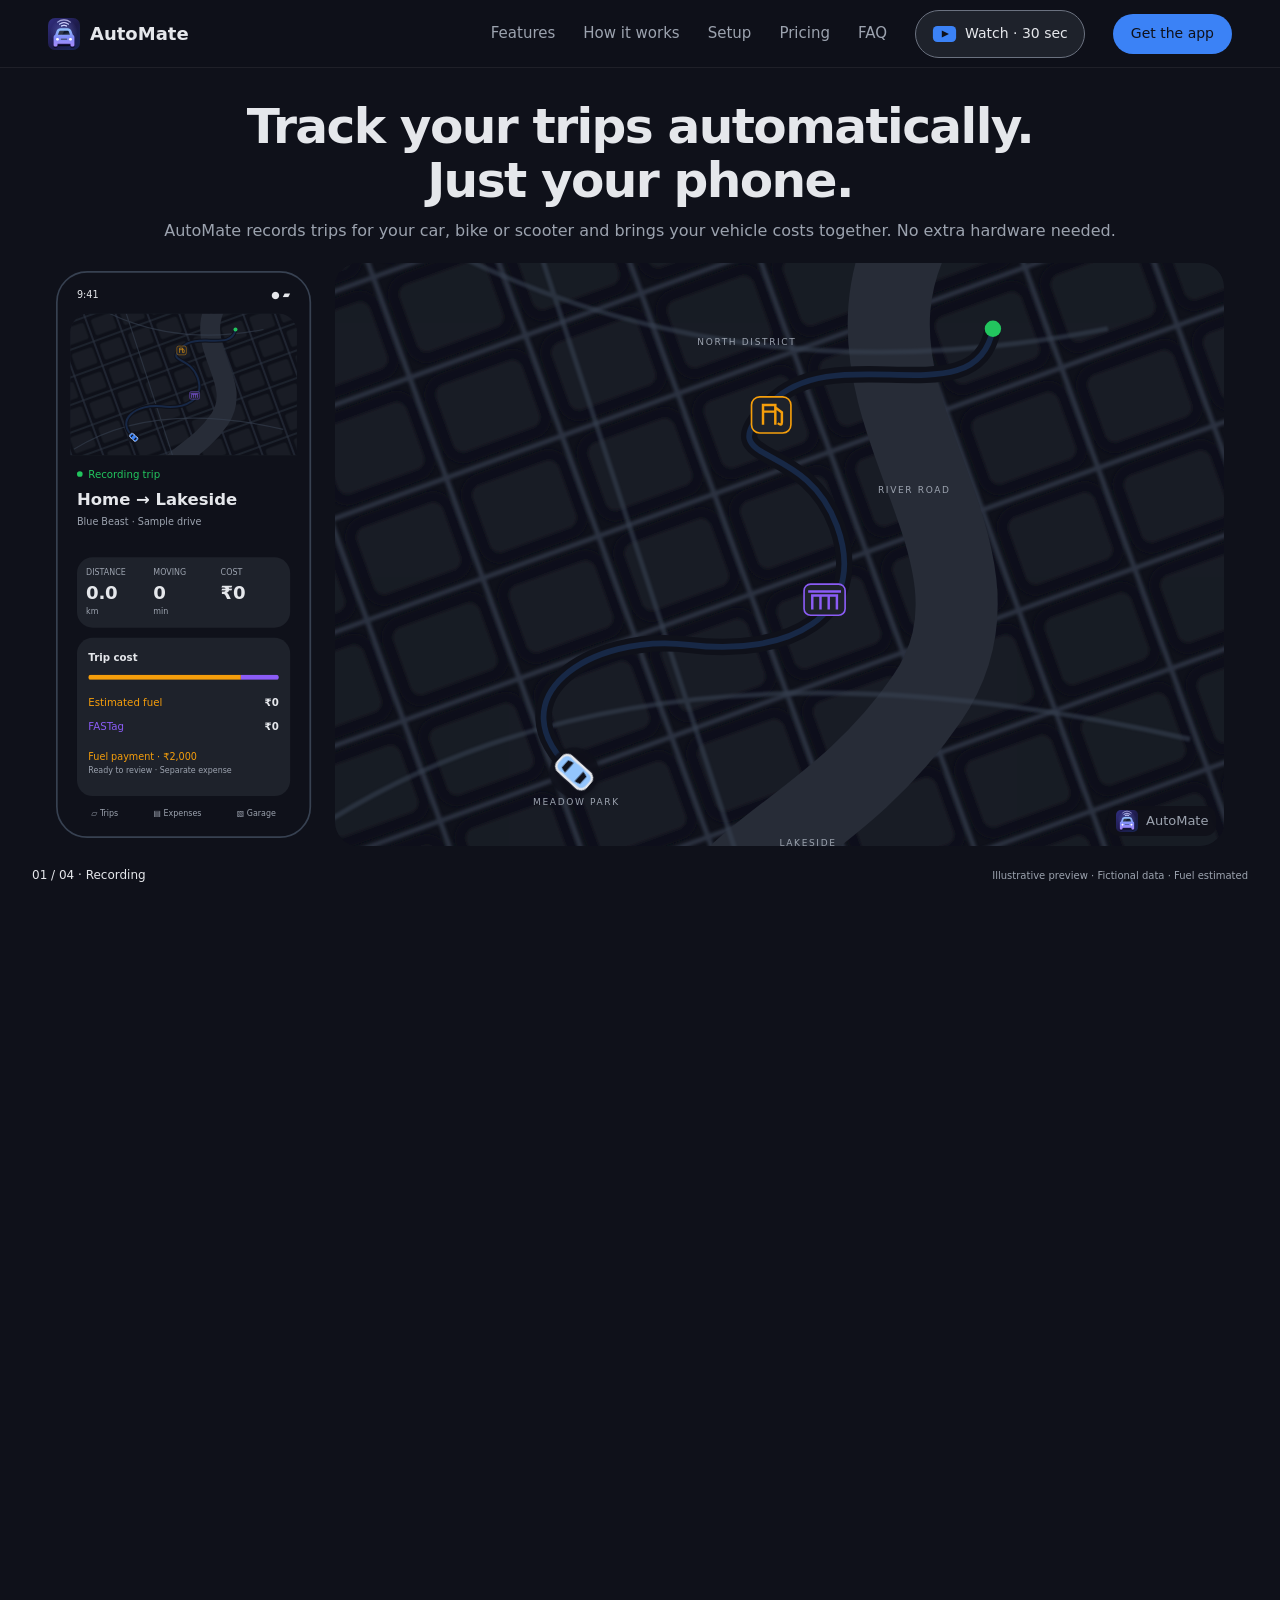
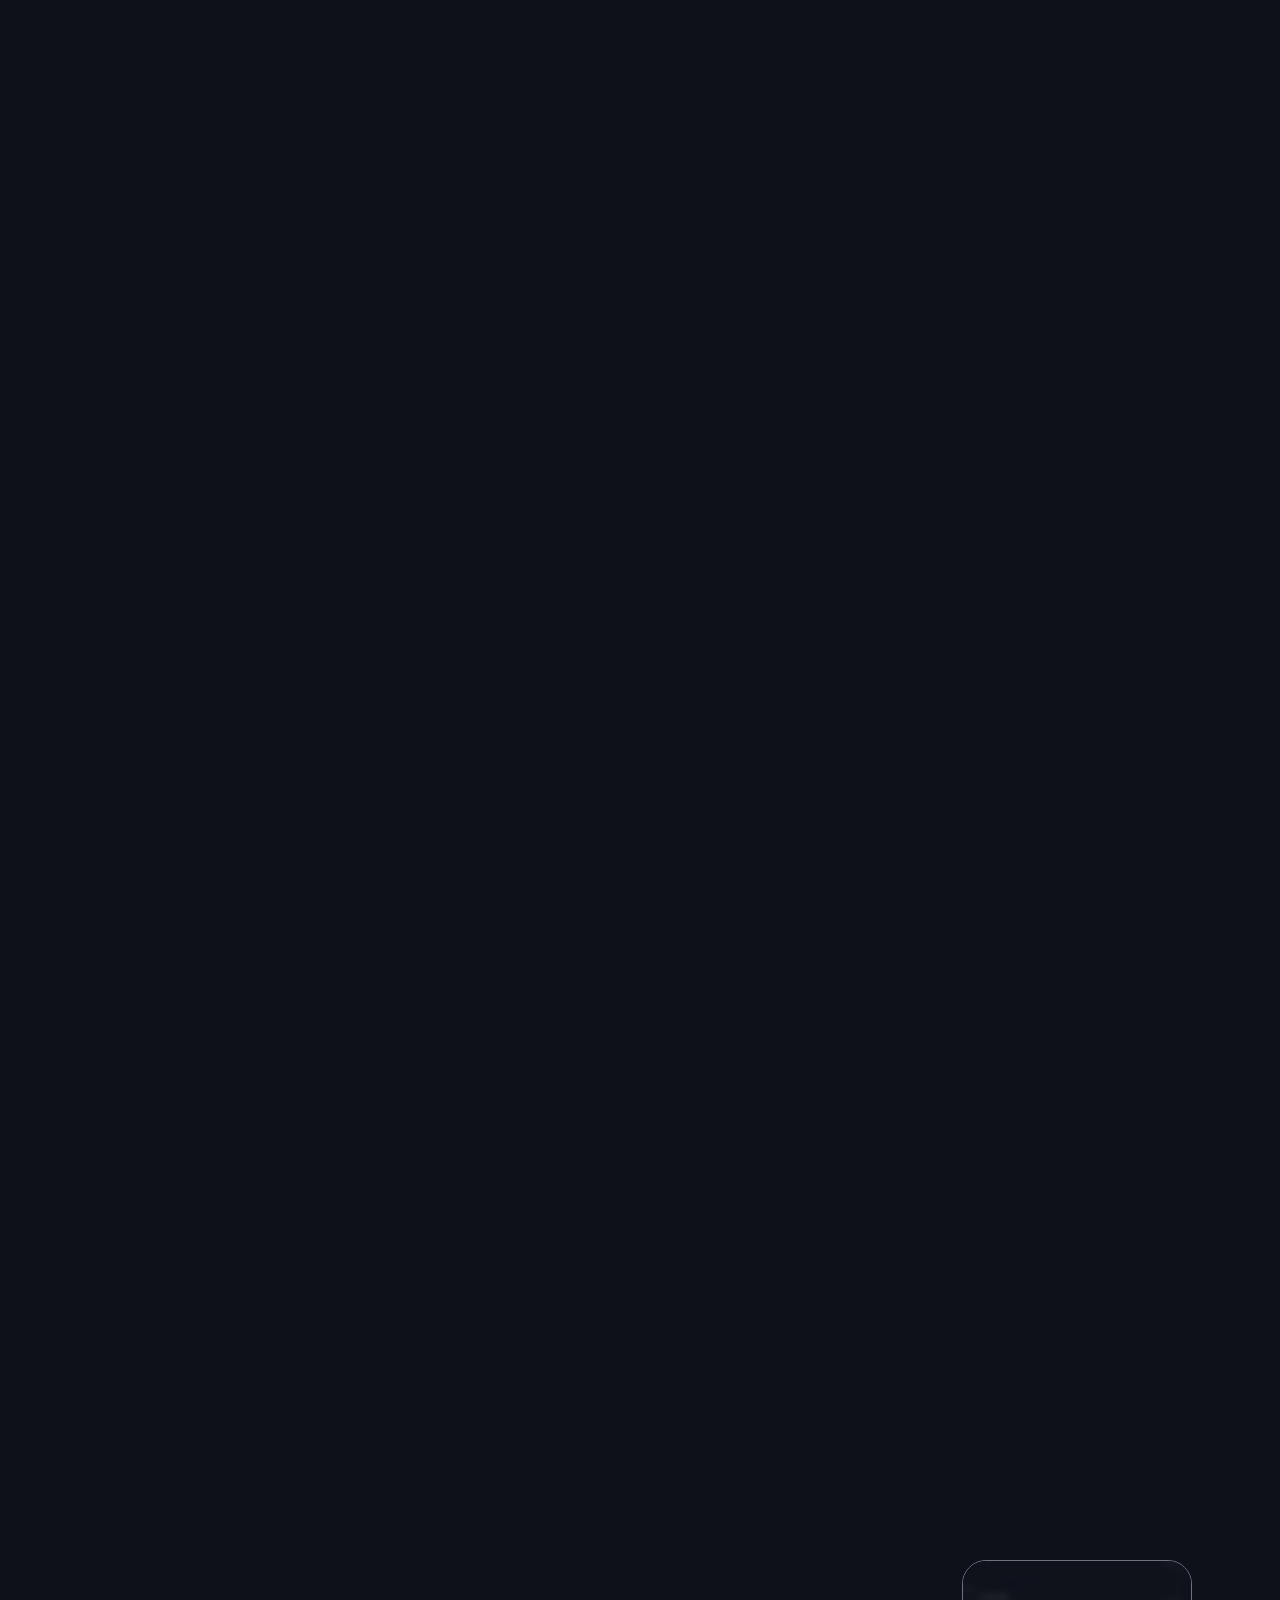
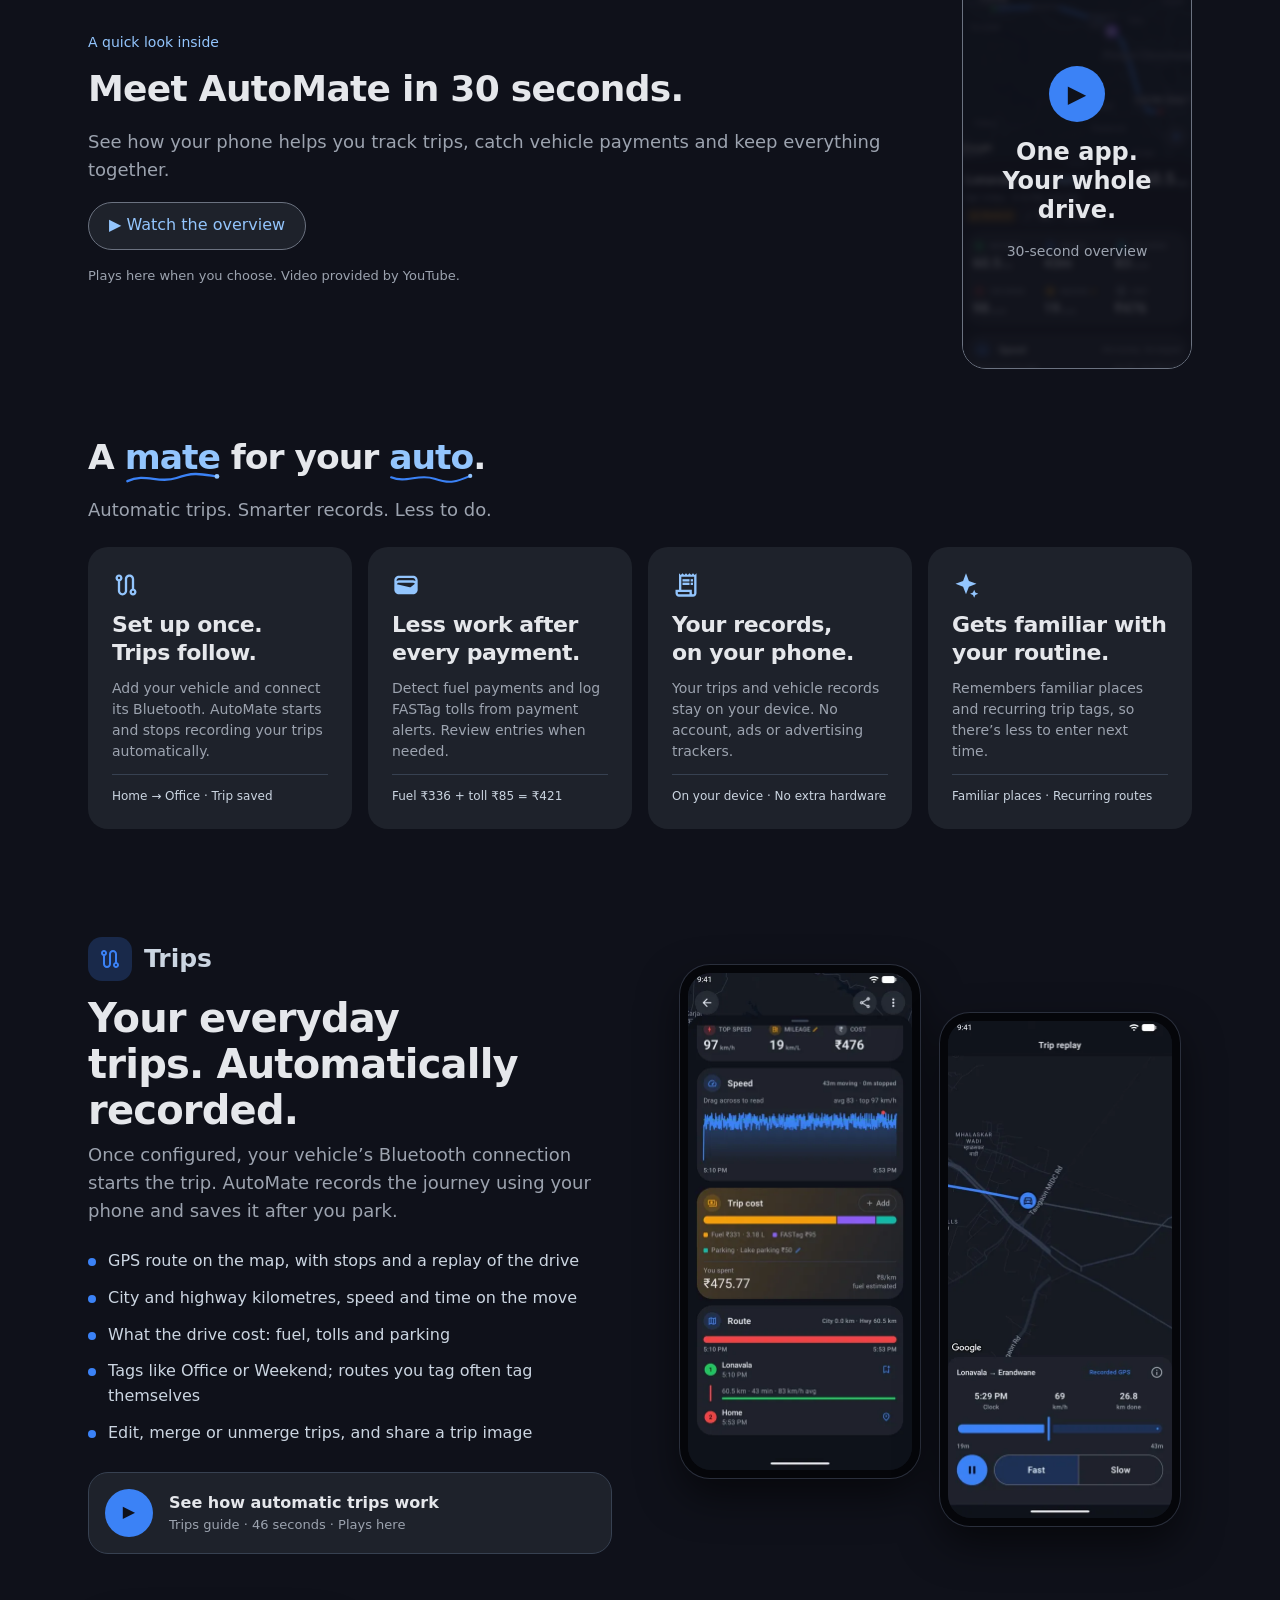
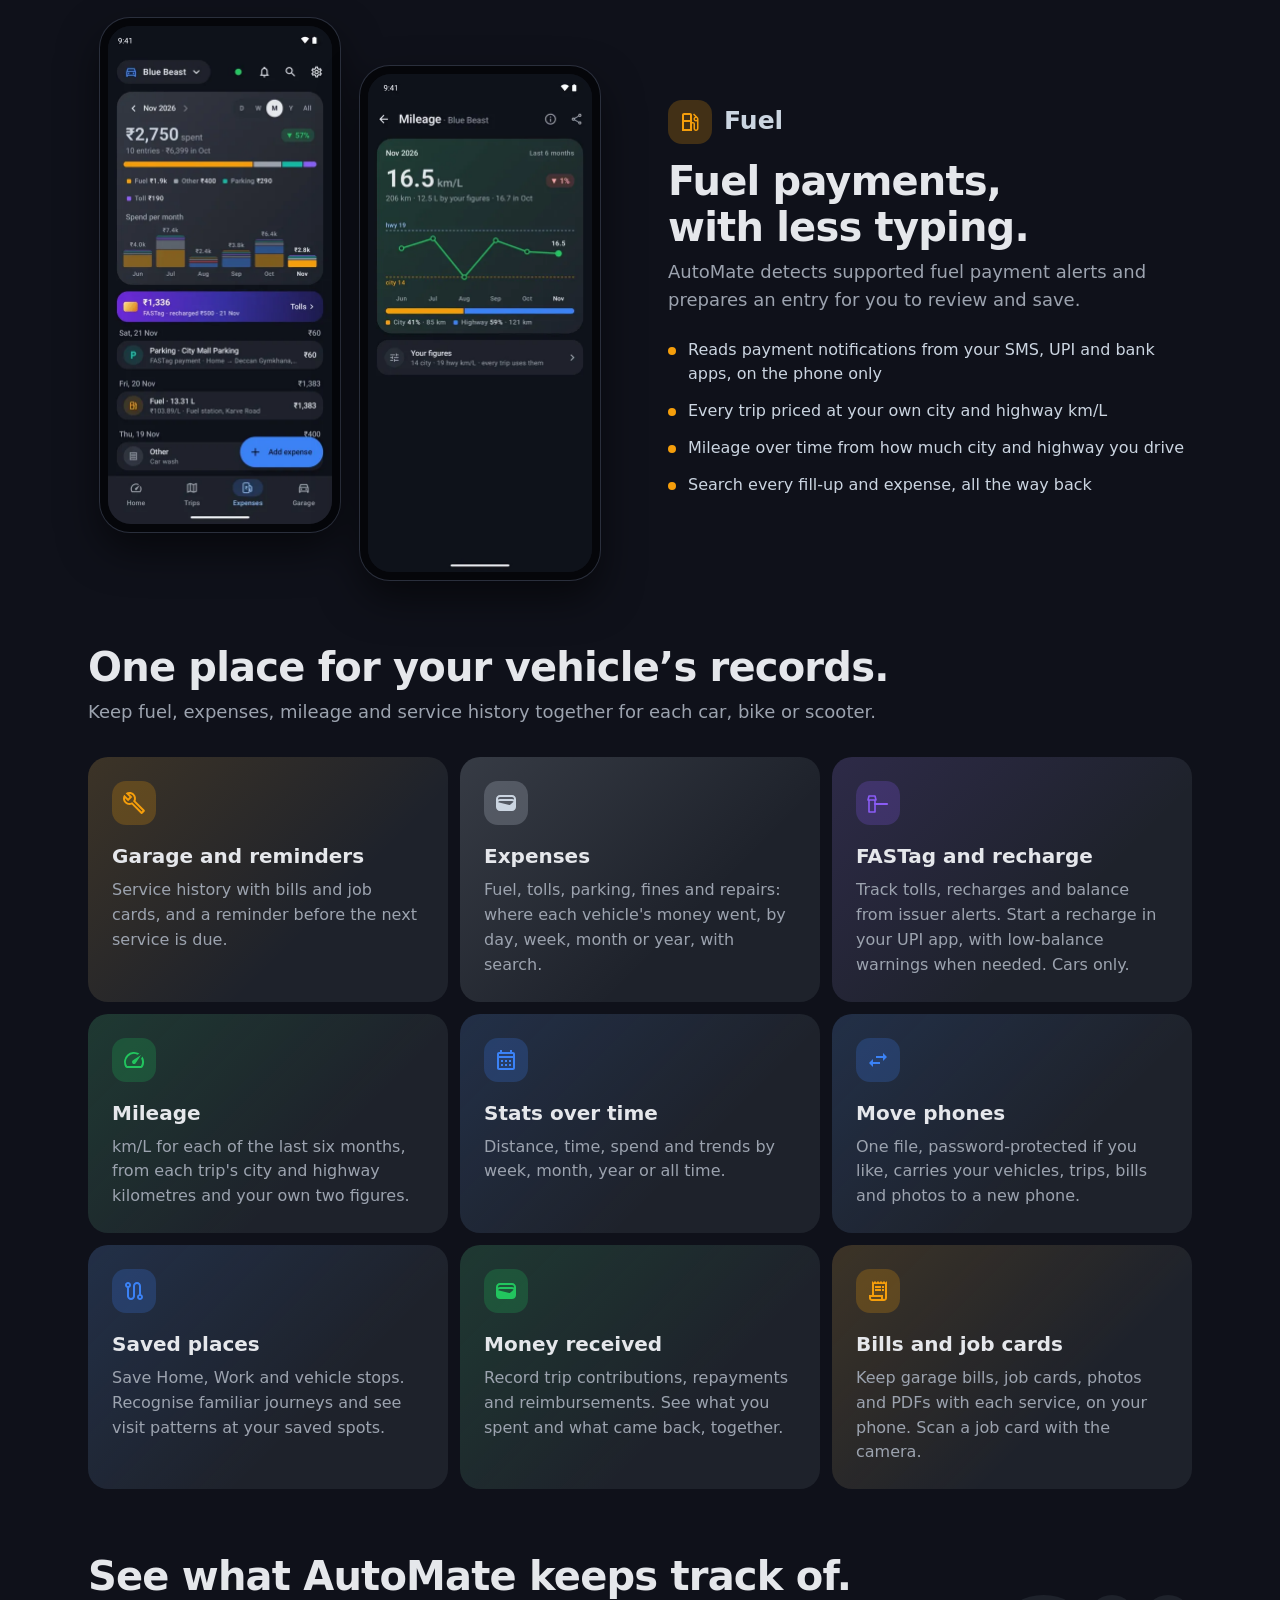
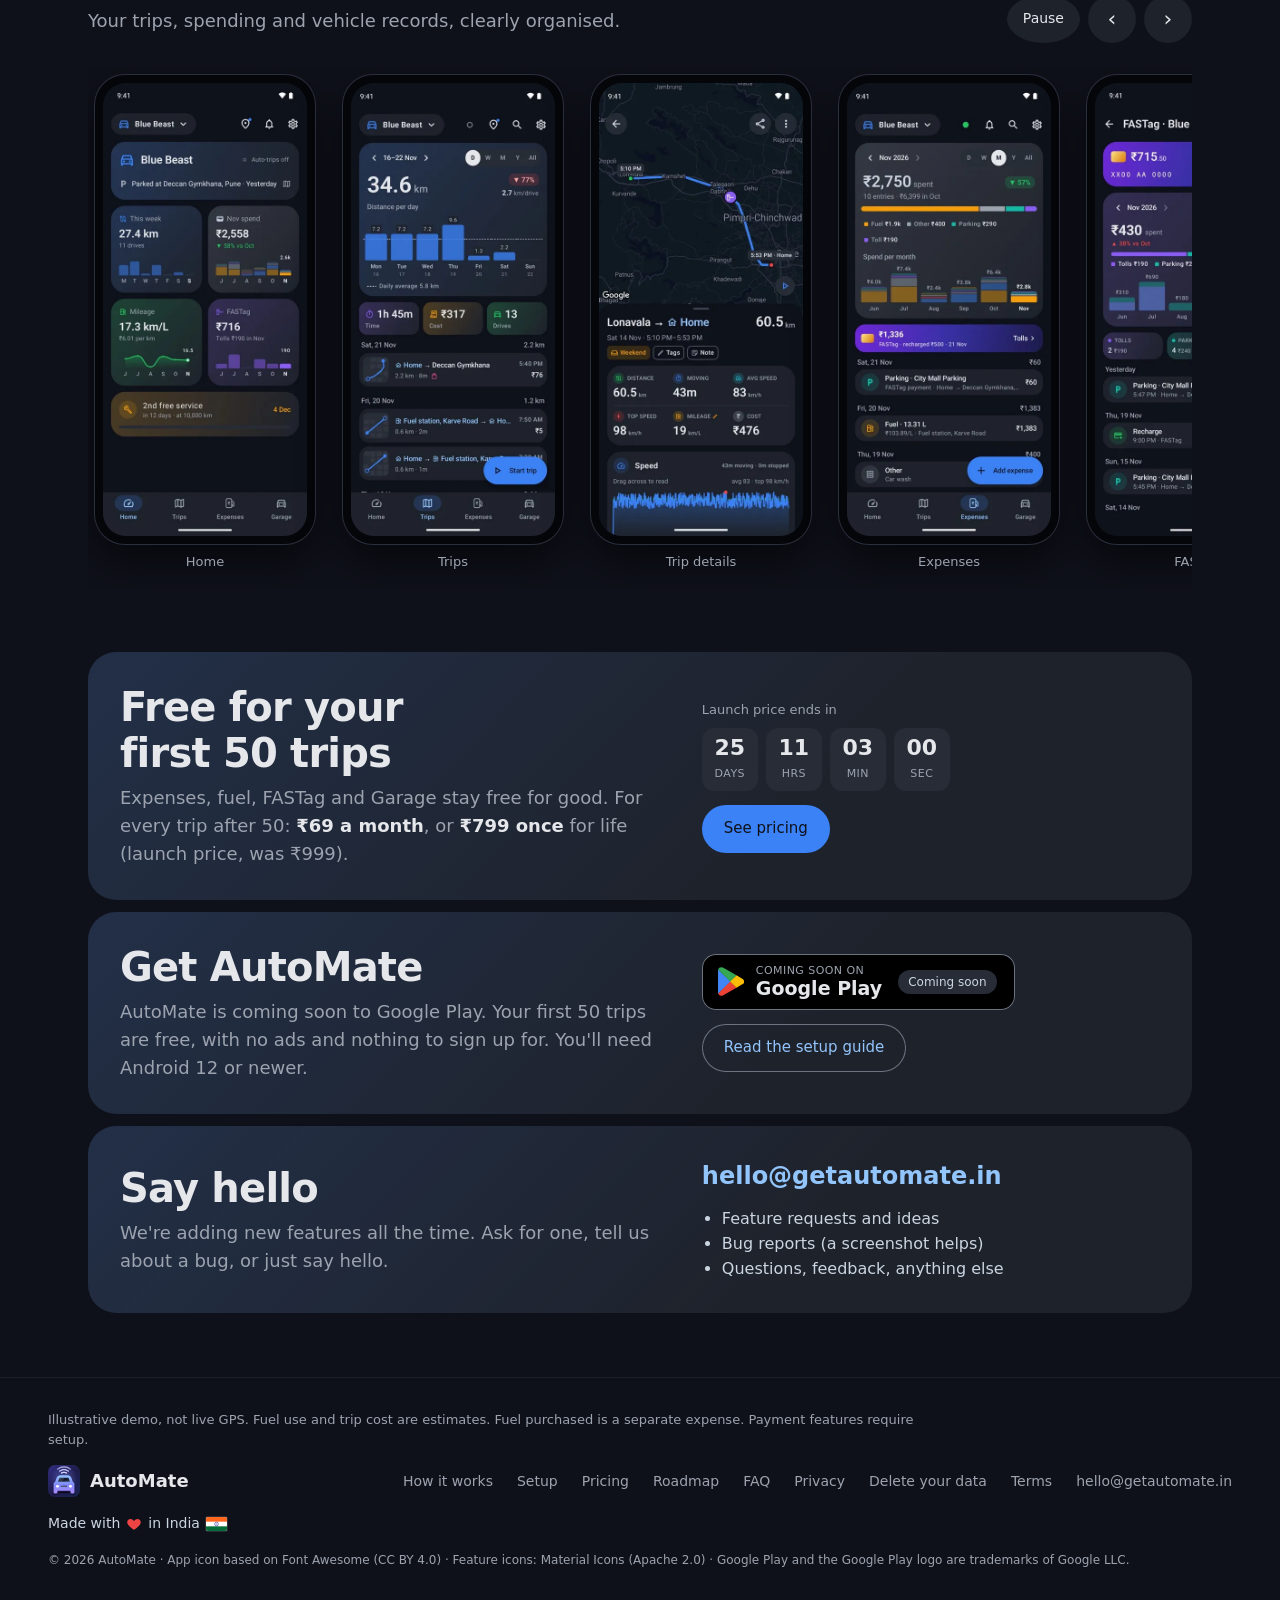
==== site/index.html @ 8cd39513 "feat(site): Places, Mileage, FASTag and Garage screenshots on How it works Each section gets its own" ====
<!doctype html>
<html lang="en">
<head>
<meta charset="utf-8">
<meta name="viewport" content="width=device-width, initial-scale=1">
<title>AutoMate · a mate for your auto</title>
<meta name="description" content="Track trips automatically for your car, bike or scooter with AutoMate. Just your Android phone, no extra hardware. Easy setup, vehicle costs together, and records kept on your device. First 50 trips free.">
<meta name="theme-color" content="#0F111A">
<meta name="color-scheme" content="dark">
<meta property="og:title" content="AutoMate · a mate for your auto">
<meta property="og:description" content="Track trips automatically for your car, bike or scooter with AutoMate. Just your Android phone, no extra hardware. Easy setup, vehicle costs together, and records kept on your device. First 50 trips free.">
<meta property="og:type" content="website">
<link rel="canonical" href="https://getautomate.in/">
<meta property="og:url" content="https://getautomate.in/">
<meta property="og:site_name" content="AutoMate">
<meta property="og:locale" content="en_IN">
<meta property="og:image" content="https://getautomate.in/img/og.jpg">
<meta property="og:image:width" content="1200">
<meta property="og:image:height" content="630">
<meta property="og:image:alt" content="AutoMate: a mate for your auto. Trips and spending, tracked on your Android phone.">
<meta name="twitter:card" content="summary_large_image">
<link rel="manifest" href="manifest.webmanifest">
<link rel="icon" href="favicon.svg" type="image/svg+xml">
<link rel="icon" href="favicon-32.png" sizes="32x32" type="image/png">
<link rel="apple-touch-icon" href="apple-touch-icon.png">
<link rel="stylesheet" href="style.css?v=4712b36d2c51">
<link rel="stylesheet" href="trip-story.css?v=a7f72627d9d9">
<link rel="stylesheet" href="video.css?v=45ad3bd97afd">
<script type="application/ld+json">
{
 "@context": "https://schema.org",
 "@graph": [
  {
   "@type": "Organization",
   "@id": "https://getautomate.in/#org",
   "name": "AutoMate",
   "url": "https://getautomate.in/",
   "logo": "https://getautomate.in/apple-touch-icon.png",
   "email": "hello@getautomate.in"
  },
  {
   "@type": "WebSite",
   "@id": "https://getautomate.in/#site",
   "name": "AutoMate",
   "url": "https://getautomate.in/",
   "publisher": {
    "@id": "https://getautomate.in/#org"
   },
   "inLanguage": "en-IN"
  },
  {
   "@type": "MobileApplication",
   "name": "AutoMate",
   "operatingSystem": "Android 12 or newer",
   "applicationCategory": "TravelApplication",
   "description": "Track trips automatically for your car, bike or scooter using your Android phone and vehicle Bluetooth. Detect supported fuel payment alerts for review, log FASTag tolls, and keep mileage, expenses and service records together. No extra hardware or account.",
   "url": "https://getautomate.in/",
   "image": "https://getautomate.in/apple-touch-icon.png",
   "publisher": {
    "@id": "https://getautomate.in/#org"
   },
   "offers": [
    {
     "@type": "Offer",
     "name": "Free: first 50 trips",
     "price": "0",
     "priceCurrency": "INR"
    },
    {
     "@type": "Offer",
     "name": "Monthly",
     "price": "69",
     "priceCurrency": "INR"
    },
    {
     "@type": "Offer",
     "name": "Lifetime",
     "price": "999",
     "priceCurrency": "INR"
    }
   ]
  }
 ]
}
</script>
</head>
<body>
<svg class="sprite" aria-hidden="true"><symbol id="build" viewBox="0 0 24 24"><path d="M22.61 18.99l-9.08-9.08c.93-2.34.45-5.1-1.44-7C9.79.61 6.21.4 3.66 2.26L7.5 6.11 6.08 7.52 2.25 3.69C.39 6.23.6 9.82 2.9 12.11c1.86 1.86 4.57 2.35 6.89 1.48l9.11 9.11c.39.39 1.02.39 1.41 0l2.3-2.3c.4-.38.4-1.01 0-1.41zm-3 1.6l-9.46-9.46c-.61.45-1.29.72-2 .82-1.36.2-2.79-.21-3.83-1.25C3.37 9.76 2.93 8.5 3 7.26l3.09 3.09 4.24-4.24-3.09-3.09c1.24-.07 2.49.37 3.44 1.31 1.08 1.08 1.49 2.57 1.24 3.96-.12.71-.42 1.37-.88 1.96l9.45 9.45-.88.89z"/></symbol><symbol id="calendar-month" viewBox="0 0 24 24"><path d="M19,4h-1V2h-2v2H8V2H6v2H5C3.89,4,3.01,4.9,3.01,6L3,20c0,1.1,0.89,2,2,2h14c1.1,0,2-0.9,2-2V6C21,4.9,20.1,4,19,4z M19,20 H5V10h14V20z M19,8H5V6h14V8z M9,14H7v-2h2V14z M13,14h-2v-2h2V14z M17,14h-2v-2h2V14z M9,18H7v-2h2V18z M13,18h-2v-2h2V18z M17,18 h-2v-2h2V18z"/></symbol><symbol id="local-gas-station" viewBox="0 0 24 24"><path d="m19.77 7.23.01-.01-3.72-3.72L15 4.56l2.11 2.11c-.94.36-1.61 1.26-1.61 2.33 0 1.38 1.12 2.5 2.5 2.5.36 0 .69-.08 1-.21v7.21c0 .55-.45 1-1 1s-1-.45-1-1V14c0-1.1-.9-2-2-2h-1V5c0-1.1-.9-2-2-2H6c-1.1 0-2 .9-2 2v16h10v-7.5h1.5v5c0 1.38 1.12 2.5 2.5 2.5s2.5-1.12 2.5-2.5V9c0-.69-.28-1.32-.73-1.77zM12 13.5V19H6v-7h6v1.5zm0-3.5H6V5h6v5zm6 0c-.55 0-1-.45-1-1s.45-1 1-1 1 .45 1 1-.45 1-1 1z"/></symbol><symbol id="route" viewBox="0 0 24 24"><path d="M19,15.18V7c0-2.21-1.79-4-4-4s-4,1.79-4,4v10c0,1.1-0.9,2-2,2s-2-0.9-2-2V8.82C8.16,8.4,9,7.3,9,6c0-1.66-1.34-3-3-3 S3,4.34,3,6c0,1.3,0.84,2.4,2,2.82V17c0,2.21,1.79,4,4,4s4-1.79,4-4V7c0-1.1,0.9-2,2-2s2,0.9,2,2v8.18c-1.16,0.41-2,1.51-2,2.82 c0,1.66,1.34,3,3,3s3-1.34,3-3C21,16.7,20.16,15.6,19,15.18z M6,7C5.45,7,5,6.55,5,6s0.45-1,1-1s1,0.45,1,1S6.55,7,6,7z M18,19 c-0.55,0-1-0.45-1-1s0.45-1,1-1s1,0.45,1,1S18.55,19,18,19z"/></symbol><symbol id="speed" viewBox="0 0 24 24"><path d="M20.38 8.57l-1.23 1.85a8 8 0 0 1-.22 7.58H5.07A8 8 0 0 1 15.58 6.85l1.85-1.23A10 10 0 0 0 3.35 19a2 2 0 0 0 1.72 1h13.85a2 2 0 0 0 1.74-1 10 10 0 0 0-.27-10.44z"/><path d="M10.59 15.41a2 2 0 0 0 2.83 0l5.66-8.49-8.49 5.66a2 2 0 0 0 0 2.83z"/></symbol><symbol id="swap-horiz" viewBox="0 0 24 24"><path d="M6.99 11L3 15l3.99 4v-3H14v-2H6.99v-3zM21 9l-3.99-4v3H10v2h7.01v3L21 9z"/></symbol><symbol id="toll" viewBox="0 0 24 24"><path d="M4 9h4a1 1 0 0 1 1 1v11H3V10a1 1 0 0 1 1-1zM2 9h8L9 5H3z" fill="none" stroke="currentColor" stroke-width="1.6" stroke-linejoin="round"/><path d="M9 13h12" fill="none" stroke="currentColor" stroke-width="2.2" stroke-linecap="round"/></symbol><symbol id="wallet" viewBox="0 0 24 24"><path d="M18,4H6C3.79,4,2,5.79,2,8v8c0,2.21,1.79,4,4,4h12c2.21,0,4-1.79,4-4V8C22,5.79,20.21,4,18,4z M16.14,13.77 c-0.24,0.2-0.57,0.28-0.88,0.2L4.15,11.25C4.45,10.52,5.16,10,6,10h12c0.67,0,1.26,0.34,1.63,0.84L16.14,13.77z M6,6h12 c1.1,0,2,0.9,2,2v0.55C19.41,8.21,18.73,8,18,8H6C5.27,8,4.59,8.21,4,8.55V8C4,6.9,4.9,6,6,6z"/></symbol></svg>
<a class="skip" href="#main">Skip to content</a>
<header class="nav">
  <a class="logo" href="./"><img src="img/logo.svg" alt="" width="32" height="32">AutoMate</a>
  <nav class="links" aria-label="Main">
    <a href="index.html#features">Features</a><a href="how-it-works.html">How it works</a><a href="setup.html">Setup</a><a href="pricing.html">Pricing</a><a href="faq.html">FAQ</a>
    <button class="nav-video" data-open-video aria-label="Watch the 30-second AutoMate video"><svg viewBox="0 0 28 20" aria-hidden="true"><rect x="1" y="1" width="26" height="18" rx="5"/><path d="m11 6 8 4-8 4z"/></svg><span>Watch · 30 sec</span></button>
    <a class="btn pri" href="index.html#get">Get the app</a>
  </nav>
</header>
<main id="main">
<svg class="sprite" aria-hidden="true"><symbol id="story-route" viewBox="0 0 24 24"><path d="M19,15.18V7c0-2.21-1.79-4-4-4s-4,1.79-4,4v10c0,1.1-0.9,2-2,2s-2-0.9-2-2V8.82C8.16,8.4,9,7.3,9,6c0-1.66-1.34-3-3-3 S3,4.34,3,6c0,1.3,0.84,2.4,2,2.82V17c0,2.21,1.79,4,4,4s4-1.79,4-4V7c0-1.1,0.9-2,2-2s2,0.9,2,2v8.18c-1.16,0.41-2,1.51-2,2.82 c0,1.66,1.34,3,3,3s3-1.34,3-3C21,16.7,20.16,15.6,19,15.18z M6,7C5.45,7,5,6.55,5,6s0.45-1,1-1s1,0.45,1,1S6.55,7,6,7z M18,19 c-0.55,0-1-0.45-1-1s0.45-1,1-1s1,0.45,1,1S18.55,19,18,19z"/></symbol><symbol id="story-wallet" viewBox="0 0 24 24"><path d="M18,4H6C3.79,4,2,5.79,2,8v8c0,2.21,1.79,4,4,4h12c2.21,0,4-1.79,4-4V8C22,5.79,20.21,4,18,4z M16.14,13.77 c-0.24,0.2-0.57,0.28-0.88,0.2L4.15,11.25C4.45,10.52,5.16,10,6,10h12c0.67,0,1.26,0.34,1.63,0.84L16.14,13.77z M6,6h12 c1.1,0,2,0.9,2,2v0.55C19.41,8.21,18.73,8,18,8H6C5.27,8,4.59,8.21,4,8.55V8C4,6.9,4.9,6,6,6z"/></symbol><symbol id="story-local-gas-station" viewBox="0 0 24 24"><path d="m19.77 7.23.01-.01-3.72-3.72L15 4.56l2.11 2.11c-.94.36-1.61 1.26-1.61 2.33 0 1.38 1.12 2.5 2.5 2.5.36 0 .69-.08 1-.21v7.21c0 .55-.45 1-1 1s-1-.45-1-1V14c0-1.1-.9-2-2-2h-1V5c0-1.1-.9-2-2-2H6c-1.1 0-2 .9-2 2v16h10v-7.5h1.5v5c0 1.38 1.12 2.5 2.5 2.5s2.5-1.12 2.5-2.5V9c0-.69-.28-1.32-.73-1.77zM12 13.5V19H6v-7h6v1.5zm0-3.5H6V5h6v5zm6 0c-.55 0-1-.45-1-1s.45-1 1-1 1 .45 1 1-.45 1-1 1z"/></symbol><symbol id="story-toll" viewBox="0 0 24 24"><path d="M4 9h4a1 1 0 0 1 1 1v11H3V10a1 1 0 0 1 1-1zM2 9h8L9 5H3z" fill="none" stroke="currentColor" stroke-width="1.6" stroke-linejoin="round"/><path d="M9 13h12" fill="none" stroke="currentColor" stroke-width="2.2" stroke-linecap="round"/></symbol><symbol id="story-receipt-long" viewBox="0 0 24 24"><path d="M19.5,3.5L18,2l-1.5,1.5L15,2l-1.5,1.5L12,2l-1.5,1.5L9,2L7.5,3.5L6,2v14H3v3c0,1.66,1.34,3,3,3h12c1.66,0,3-1.34,3-3V2 L19.5,3.5z M15,20H6c-0.55,0-1-0.45-1-1v-1h10V20z M19,19c0,0.55-0.45,1-1,1s-1-0.45-1-1v-3H8V5h11V19z"/><rect height="2" width="6" x="9" y="7"/><rect height="2" width="2" x="16" y="7"/><rect height="2" width="6" x="9" y="10"/><rect height="2" width="2" x="16" y="10"/></symbol><symbol id="story-time" viewBox="0 0 24 24"><path d="M12 2a10 10 0 1 0 0 20 10 10 0 0 0 0-20m0 2a8 8 0 1 1 0 16 8 8 0 0 1 0-16m-1 3v6l5 3 1-1.7-4-2.3V7z"/></symbol></svg><svg class="sprite" aria-hidden="true"><symbol id="story-place" viewBox="0 0 24 24"><path d="M12 12c-1.1 0-2-.9-2-2s.9-2 2-2 2 .9 2 2-.9 2-2 2zm6-1.8C18 6.57 15.35 4 12 4s-6 2.57-6 6.2c0 2.34 1.95 5.44 6 9.14 4.05-3.7 6-6.8 6-9.14zM12 2c4.2 0 8 3.22 8 8.2 0 3.32-2.67 7.25-8 11.8-5.33-4.55-8-8.48-8-11.8C4 5.22 7.8 2 12 2z"/></symbol></svg><section id="trip-story" aria-label="Follow a sample AutoMate trip"><section class="drive-track journey-track" id="journey"><div class="drive-stage stage"><div class="map-decorations"><div class="map-notice" id="mapNotice" role="status" aria-live="polite"><span class="notice-icon" id="noticeIcon"></span><div><strong id="noticeTitle"></strong><small id="noticeDetail"></small></div></div><div class="map-brand" id="mapBrand"><img src="img/logo.svg" alt="" width="22" height="22"><span>AutoMate</span></div></div><div class="map-shade"></div><header class="fixed-intro"><h1>Track your trips automatically. <br>Just your phone.</h1><p>AutoMate records trips for your car, bike or scooter and brings your vehicle costs together. No extra <span style="white-space:nowrap">hardware needed.</span></p></header><section class="intro"><div class="visual" id="visual"><svg class="map" viewBox="640 70 720 710" preserveAspectRatio="xMidYMid meet" aria-label="Illustrative map with a route, toll booth and fuel stop"><defs><pattern id="blocks" width="150" height="130" patternTransform="rotate(-20)" patternUnits="userSpaceOnUse"><rect class="district" x="10" y="10" width="125" height="100" rx="20"/><path class="street" d="M0 125H150M145 0V130"/></pattern><filter id="soft"><feGaussianBlur stdDeviation="2"/></filter></defs><rect x="-2000" y="-2000" width="6000" height="6000" fill="var(--bg)"/><rect x="-2000" y="-2000" width="6000" height="6000" fill="url(#blocks)" opacity=".7" filter="url(#soft)"/><path d="M1270 -100C940 180 1330 380 1180 600S800 800 950 1050" fill="none" stroke="var(--high)" stroke-width="100"/><g class="minor"><path class="street" d="M500 0Q900 250 1400 150M450 750Q850 500 1500 650M690 0L1000 950"/></g><text class="map-label" x="900" y="170">NORTH DISTRICT</text><text class="map-label" x="1000" y="780">LAKESIDE</text><path id="routeBase" class="route-shadow" d="M750 690C650 600 770 520 890 535S1110 500 1070 390S910 320 990 240S1240 260 1260 150"/><path class="route" opacity=".2" d="M750 690C650 600 770 520 890 535S1110 500 1070 390S910 320 990 240S1240 260 1260 150"/><path id="routeDraw" class="route" d="M750 690C650 600 770 520 890 535S1110 500 1070 390S910 320 990 240S1240 260 1260 150"/><g id="tollMarker" transform="translate(1055 480)"><rect x="-25" y="-19" width="50" height="38" rx="8" fill="var(--surface)" stroke="var(--violet)" stroke-width="2"/><path d="M-15 12V-5H15V12M-20 -10H20M-5 -5V12M5 -5V12" fill="none" stroke="var(--violet)" stroke-width="3"/></g><g id="fuelMarker" transform="translate(990 255)"><rect x="-24" y="-22" width="48" height="44" rx="10" fill="var(--surface)" stroke="var(--amber)" stroke-width="2"/><path d="M-10 12V-12H5V12M-10 -4H5M5 -9L13 -3V9Q13 14 8 10" fill="none" stroke="var(--amber)" stroke-width="3"/></g><circle cx="750" cy="690" r="9" fill="var(--text)"/><circle id="destinationMarker" cx="1260" cy="150" r="10" fill="var(--green)"/><g id="car"><circle r="30" fill="var(--bg)" opacity=".7"/><rect x="-12" y="-23" width="24" height="46" rx="8" fill="var(--blue)" stroke="var(--text)" stroke-width="2"/><path d="M-8 -8H8L6 -15H-6ZM-8 8H8L6 15H-6Z" fill="var(--bg)"/><path d="M-12 -12V-3M12 -12V-3M-12 9V17M12 9V17" stroke="var(--text)" stroke-width="3"/></g><text class="map-label" x="700" y="730">MEADOW PARK</text><text class="map-label" x="1120" y="350">RIVER ROAD</text></svg></div><div class="app-half"><div class="device-column"><div class="phone"><div class="phone-top"><span>9:41</span><span>● ▰</span></div><div class="phone-content"><div class="phone-map"><svg viewBox="0 0 230 138"><rect width="230" height="138" fill="var(--high)"/><path d="M0 35L230 90M40 0L75 138M180 0L130 138" class="road"/><path d="M26 110C70 95 50 50 110 60S160 95 200 28" class="route"/><circle cx="26" cy="110" r="4" fill="var(--text)"/><circle cx="200" cy="28" r="5" fill="var(--green)"/></svg></div><div class="appbody"><div class="status"><span class="dot"></span><span id="appstatus">Recording trip</span></div><h3>Home → Lakeside</h3><span class="sub">Blue Beast · Sample drive</span><div class="stats"><div><small>Distance</small><strong id="demo-km">0.0</strong><i> km</i></div><div><small>Moving</small><strong id="demo-time">0</strong><i> min</i></div><div><small>Cost</small><strong id="demo-cost">₹0</strong></div></div><div class="receipt"><b>Trip cost</b><div class="bar"><span></span><span></span></div><div class="row"><span class="fuel">Estimated fuel</span><b id="demo-fuel">₹0</b></div><div class="row"><span class="toll">FASTag</span><b id="demo-toll">₹0</b></div><div class="fuel-review" id="fuelReview"><span class="fuel">Fuel payment · ₹2,000</span><small>Ready to review · Separate expense</small></div><div class="row" id="log"><span>Waiting for your drive</span><span>—</span></div></div><div class="appnav"><span>▱ Trips</span><span>▤ Expenses</span><span>▧ Garage</span></div></div></div></div></div></div><aside class="live-stats"><span class="eyebrow">A drive, remembered</span><h2 id="sideTitle">Recording your trip</h2><p class="side-caption">Set up automatic trips once. AutoMate records your route, distance and driving time as you go.</p><div class="metric"><span>⌁ Distance</span><strong id="sideKm">0.0 <small>km</small></strong></div><div class="metric"><span>◷ Driving time</span><strong id="sideTime">0 <small>min</small></strong></div><div class="metric"><span>₹ Estimated trip cost</span><strong id="sideCost">₹0</strong></div><div class="event-history"><span id="historyStart">✓ Trip started</span><span id="historyToll">FASTag payment added · ₹85</span><span id="historyFuel">Fuel payment · ₹2,000 · To review</span><span id="historySaved">Trip saved in AutoMate</span></div></aside></section><div class="chapter-indicator"><span id="phase">01 / 04 · Recording</span><div class="progress"><span id="progressFill"></span></div><small>Illustrative preview · Fictional data · Fuel estimated</small></div></div></section></section><section class="video-overview" aria-labelledby="video-heading"><div><span class="video-kicker">A quick look inside</span><h2 id="video-heading">Meet AutoMate in 30 seconds.</h2><p>See how your phone helps you track trips, catch vehicle payments and keep everything together.</p><button class="video-watch" data-open-video>▶ Watch the overview</button><p class="video-note">Plays here when you choose. Video provided by YouTube.</p></div><button class="video-poster" data-open-video aria-label="Play the 30-second AutoMate overview"><img src="img/trip.jpg" width="450" height="1000" loading="lazy" alt="AutoMate trip details preview"><span class="video-poster-shade"></span><span class="video-poster-label"><span class="video-play" aria-hidden="true">▶</span><strong>One app.<br>Your whole drive.</strong><small>30-second overview</small></span></button></section>

<section class="benefits" id="home-benefits" aria-labelledby="benefits-title"><h2 id="benefits-title">A <span class="brand-mate">mate<svg viewBox="0 0 120 16" aria-hidden="true"><path d="M3 12C25 1 43 16 65 8S96 3 116 6"/><circle cx="116" cy="6" r="3"/></svg></span> for your <span class="brand-mate brand-auto">auto<svg viewBox="0 0 120 16" aria-hidden="true"><path d="M3 7C25 16 42 1 65 9S97 13 116 5"/><circle cx="116" cy="5" r="3"/></svg></span>.</h2><p class="benefits-intro">Automatic trips. Smarter records. Less to do.</p><div class="benefit-grid"><article tabindex="0"><svg class="benefit-icon" viewBox="0 0 24 24" aria-hidden="true"><use href="#story-route"/></svg><h3>Set up once. Trips follow.</h3><p>Add your vehicle and connect its Bluetooth. AutoMate starts and stops recording your trips automatically.</p><span class="benefit-detail">Home → Office · Trip saved</span></article><article tabindex="0"><svg class="benefit-icon" viewBox="0 0 24 24" aria-hidden="true"><use href="#story-wallet"/></svg><h3>Less work after every payment.</h3><p>Detect fuel payments and log FASTag tolls from payment alerts. Review entries when needed.</p><span class="benefit-detail">Fuel ₹336 + toll ₹85 = ₹421</span></article><article tabindex="0"><svg class="benefit-icon" viewBox="0 0 24 24" aria-hidden="true"><use href="#story-receipt-long"/></svg><h3>Your records, on your phone.</h3><p>Your trips and vehicle records stay on your device. No account, ads or advertising trackers.</p><span class="benefit-detail">On your device · No extra hardware</span></article><article tabindex="0"><svg class="benefit-icon" viewBox="0 0 24 24" aria-hidden="true"><path d="m12 2 2.5 6.5L21 11l-6.5 2.5L12 20l-2.5-6.5L3 11l6.5-2.5L12 2zm7 14 1 2.5 2.5 1-2.5 1L19 23l-1-2.5-2.5-1 2.5-1L19 16z"/></svg><h3>Gets familiar with your routine.</h3><p>Remembers familiar places and recurring trip tags, so there’s less to enter next time.</p><span class="benefit-detail">Familiar places · Recurring routes</span></article></div></section>
<section class="band" id="features" style="--tone:var(--blue)" aria-labelledby="trips-h">
  <div class="txt">
    <p class="kicker"><span class="badge" style="--tone:var(--blue)"><svg class="ico" aria-hidden="true"><use href="#route"/></svg></span>Trips</p>
    <h2 id="trips-h">Your everyday trips. Automatically recorded.</h2>
    <p class="sub">Once configured, your vehicle’s Bluetooth connection starts the trip. AutoMate records the journey using your phone and saves it after you park.</p>
    <ul class="checks">
      <li>GPS route on the map, with stops and a replay of the drive</li>
      <li>City and highway kilometres, speed and time on the move</li>
      <li>What the drive cost: fuel, tolls and parking</li>
      <li>Tags like Office or Weekend; routes you tag often tag themselves</li>
      <li>Edit, merge or unmerge trips, and share a trip image</li>
    </ul>
    <div data-video-placement="home-trips"><button class="trips-guide-watch" data-open-video="trips"><span class="trips-guide-play" aria-hidden="true">▶</span><span><b>See how automatic trips work</b><small>Trips guide · 46 seconds · Plays here</small></span></button></div>
  </div>
  <div class="pair">
    <figure class="phone"><div class="scr"><picture><source srcset="img/trip-cost.webp" type="image/webp"><img src="img/trip-cost.jpg" alt="Trip cost: fuel ₹331, FASTag ₹95 and parking ₹50, and the route split into city and highway" width="450" height="1000" loading="lazy"></picture></div></figure>
    <figure class="phone"><div class="scr"><picture><source srcset="img/replay.webp" type="image/webp"><img src="img/replay.jpg" alt="Trip replay: the car moving along the route at 69 km/h, 26.8 km done" width="450" height="1000" loading="lazy"></picture></div></figure>
  </div>
</section>

<section class="band flip" style="--tone:var(--amber)" aria-labelledby="fuel-h">
  <div class="txt">
    <p class="kicker"><span class="badge" style="--tone:var(--amber)"><svg class="ico" aria-hidden="true"><use href="#local-gas-station"/></svg></span>Fuel</p>
    <h2 id="fuel-h">Fuel payments, with less typing.</h2>
    <p class="sub">AutoMate detects supported fuel payment alerts and prepares an entry for you to review and save.</p>
    <ul class="checks">
      <li>Reads payment notifications from your SMS, UPI and bank apps, on the phone only</li>
      <li>Every trip priced at your own city and highway km/L</li>
      <li>Mileage over time from how much city and highway you drive</li>
      <li>Search every fill-up and expense, all the way back</li>
    </ul>
  </div>
  <div class="pair">
    <figure class="phone"><div class="scr"><picture><source srcset="img/expenses.webp" type="image/webp"><img src="img/expenses.jpg" alt="Expenses tab: ₹2,750 spent in November, 57% less than October, mostly fuel, spend for the last six months, then each payment by day" width="450" height="1000" loading="lazy"></picture></div></figure>
    <figure class="phone"><div class="scr"><picture><source srcset="img/mileage.webp" type="image/webp"><img src="img/mileage.jpg" alt="Mileage page: 16.5 km/L in November, a line between your city and highway figures, 41% city driving" width="450" height="1000" loading="lazy"></picture></div></figure>
  </div>
</section>

<section class="section" aria-labelledby="more-h">
  <h2 id="more-h">One place for your vehicle’s records.</h2>
  <p class="sub">Keep fuel, expenses, mileage and service history together for each car, bike or scooter.</p>
  <div class="grid">
    <div class="card wash" style="--tone:var(--amber)"><span class="badge" style="--tone:var(--amber)"><svg class="ico" aria-hidden="true"><use href="#build"/></svg></span><h3>Garage and reminders</h3><p>Service history with bills and job cards, and a reminder before the next service is due.</p></div>
    <div class="card wash" style="--tone:var(--soft)"><span class="badge" style="--tone:var(--soft)"><svg class="ico" aria-hidden="true"><use href="#wallet"/></svg></span><h3>Expenses</h3><p>Fuel, tolls, parking, fines and repairs: where each vehicle's money went, by day, week, month or year, with search.</p></div>
    <div class="card wash" style="--tone:var(--violet)"><span class="badge" style="--tone:var(--violet)"><svg class="ico" aria-hidden="true"><use href="#toll"/></svg></span><h3>FASTag and recharge</h3><p>Track tolls, recharges and balance from issuer alerts. Start a recharge in your UPI app, with low-balance warnings when needed. Cars only.</p></div>
    <div class="card wash" style="--tone:var(--green)"><span class="badge" style="--tone:var(--green)"><svg class="ico" aria-hidden="true"><use href="#speed"/></svg></span><h3>Mileage</h3><p>km/L for each of the last six months, from each trip's city and highway kilometres and your own two figures.</p></div>
    <div class="card wash" style="--tone:var(--blue)"><span class="badge" style="--tone:var(--blue)"><svg class="ico" aria-hidden="true"><use href="#calendar-month"/></svg></span><h3>Stats over time</h3><p>Distance, time, spend and trends by week, month, year or all time.</p></div>
    <div class="card wash" style="--tone:var(--blue)"><span class="badge" style="--tone:var(--blue)"><svg class="ico" aria-hidden="true"><use href="#swap-horiz"/></svg></span><h3>Move phones</h3><p>One file, password-protected if you like, carries your vehicles, trips, bills and photos to a new phone.</p></div>
    <div class="card wash" style="--tone:var(--blue)"><span class="badge" style="--tone:var(--blue)"><svg class="ico" aria-hidden="true"><use href="#route"/></svg></span><h3>Saved places</h3><p>Save Home, Work and vehicle stops. Recognise familiar journeys and see visit patterns at your saved spots.</p></div>
    <div class="card wash" style="--tone:var(--green)"><span class="badge" style="--tone:var(--green)"><svg class="ico" aria-hidden="true"><use href="#wallet"/></svg></span><h3>Money received</h3><p>Record trip contributions, repayments and reimbursements. See what you spent and what came back, together.</p></div>
    <div class="card wash" style="--tone:var(--amber)"><span class="badge" style="--tone:var(--amber)"><svg class="ico" aria-hidden="true"><use href="#story-receipt-long"/></svg></span><h3>Bills and job cards</h3><p>Keep garage bills, job cards, photos and PDFs with each service, on your phone. Scan a job card with the camera.</p></div>
  </div>
</section>

<section class="section" id="screenshots" aria-labelledby="shots-h">
  <h2 id="shots-h">See what AutoMate keeps track of.</h2>
  <p class="sub">Your trips, spending and vehicle records, clearly organised.</p>
  <div class="strip-wrap">
    <div class="arrows" hidden><button type="button" data-dir="-1" aria-label="Previous screenshots">‹</button><button type="button" data-dir="1" aria-label="Next screenshots">›</button></div>
    <ul class="strip">
      <li><figure class="phone"><div class="scr"><picture><source srcset="img/home.webp" type="image/webp"><img src="img/home.jpg" alt="Home: km this week, monthly spend, mileage, FASTag balance and the next service" width="450" height="1000" loading="lazy"></picture></div><figcaption>Home</figcaption></figure></li><li><figure class="phone"><div class="scr"><picture><source srcset="img/trips.webp" type="image/webp"><img src="img/trips.jpg" alt="Trips tab: 34.6 km in the week of 16–22 November across 13 drives, distance per day, then the list of drives" width="450" height="1000" loading="lazy"></picture></div><figcaption>Trips</figcaption></figure></li><li><figure class="phone"><div class="scr"><picture><source srcset="img/trip.webp" type="image/webp"><img src="img/trip.jpg" alt="Trip details: route from Lonavala to Home on the map, 60.5 km, ₹476" width="450" height="1000" loading="lazy"></picture></div><figcaption>Trip details</figcaption></figure></li><li><figure class="phone"><div class="scr"><picture><source srcset="img/expenses.webp" type="image/webp"><img src="img/expenses.jpg" alt="Expenses tab: ₹2,750 spent in November, split into fuel, parking and tolls, with six months of spend" width="450" height="1000" loading="lazy"></picture></div><figcaption>Expenses</figcaption></figure></li><li><figure class="phone"><div class="scr"><picture><source srcset="img/fastag.webp" type="image/webp"><img src="img/fastag.jpg" alt="FASTag page: ₹716 balance, tolls and parking for the last six months" width="450" height="1000" loading="lazy"></picture></div><figcaption>FASTag</figcaption></figure></li><li><figure class="phone"><div class="scr"><picture><source srcset="img/garage.webp" type="image/webp"><img src="img/garage.jpg" alt="Garage: next service due in 12 days, ₹5,450 spent this year, and a service, an AC top-up and a wheel alignment in the history" width="450" height="1000" loading="lazy"></picture></div><figcaption>Garage</figcaption></figure></li><li><figure class="phone"><div class="scr"><picture><source srcset="img/mileage.webp" type="image/webp"><img src="img/mileage.jpg" alt="Mileage page: km/L over six months between your city and highway figures" width="450" height="1000" loading="lazy"></picture></div><figcaption>Mileage</figcaption></figure></li><li><figure class="phone"><div class="scr"><picture><source srcset="img/to-review.webp" type="image/webp"><img src="img/to-review.jpg" alt="To review: a ₹1,500 fuel payment waiting, with Log as fuel" width="450" height="1000" loading="lazy"></picture></div><figcaption>Payments to review</figcaption></figure></li><li><figure class="phone"><div class="scr"><picture><source srcset="img/settings.webp" type="image/webp"><img src="img/settings.jpg" alt="Settings: a car and a scooter, lifetime plan, automatic trips, places, mileage and payment notifications on" width="450" height="1000" loading="lazy"></picture></div><figcaption>Settings</figcaption></figure></li>
    </ul>
  </div>
</section>

<section class="get wash price-teaser" id="pricing" aria-labelledby="pricing-h">
  <div>
    <h2 id="pricing-h">Free for your first 50 trips</h2>
    <p class="sub">Expenses, fuel, FASTag and Garage stay free for good. For every trip after 50: <b>₹69 a month</b>, or <b>₹<span data-offer>799</span><span data-full hidden>999</span> once</b> for life<span data-offer> (launch price, was ₹999)</span>.</p>
  </div>
  <div class="side">
    <p class="lbl" data-offer>Launch price ends in</p>
    <div class="count" role="timer" aria-label="Time left in the launch offer" data-count hidden></div>
    <a class="btn pri" href="pricing.html">See pricing</a>
  </div>
</section>

<section class="get wash" id="get" aria-labelledby="get-h">
  <div>
    <h2 id="get-h">Get AutoMate</h2>
    <p class="sub">AutoMate is coming soon to Google Play. Your first 50 trips are free, with no ads and nothing to sign up for. You'll need Android 12 or newer.</p>
  </div>
  <div class="side">
    <div class="play" role="img" aria-label="Google Play: coming soon"><svg viewBox="0 0 28.99 31.99" aria-hidden="true"><path d="M13.54 15.28.12 29.34a3.66 3.66 0 0 0 5.33 2.16l15.1-8.6Z" fill="#EA4335"/><path d="m27.11 12.89-6.53-3.74-7.35 6.45 7.38 7.28 6.48-3.7a3.54 3.54 0 0 0 1.5-4.79 3.62 3.62 0 0 0-1.5-1.5z" fill="#FBBC04"/><path d="M.12 2.66a3.57 3.57 0 0 0-.12.92v24.84a3.57 3.57 0 0 0 .12.92L14 15.64Z" fill="#4285F4"/><path d="m13.64 16 6.94-6.85L5.5.51A3.73 3.73 0 0 0 3.63 0 3.64 3.64 0 0 0 .12 2.65Z" fill="#34A853"/></svg><span class="words"><small>Coming soon on</small><b>Google Play</b></span><span class="soon">Coming soon</span></div>
    <a class="btn out" href="setup.html">Read the setup guide</a>
  </div>
</section>

<section class="contact wash" id="contact" aria-labelledby="contact-h">
  <div>
    <h2 id="contact-h">Say hello</h2>
    <p class="sub">We're adding new features all the time. Ask for one, tell us about a bug, or just say hello.</p>
  </div>
  <div>
    <a class="mail" href="mailto:hello@getautomate.in">hello@getautomate.in</a>
    <ul><li>Feature requests and ideas</li><li>Bug reports (a screenshot helps)</li><li>Questions, feedback, anything else</li></ul>
  </div>
</section>
</main>
<footer class="foot"><p id="trip-footnote">Illustrative demo, not live GPS. Fuel use and trip cost are estimates. Fuel purchased is a separate expense. Payment features require setup.</p>
  <a class="logo" href="./"><img src="img/logo.svg" alt="" width="32" height="32">AutoMate</a>
  <nav aria-label="Footer"><a href="how-it-works.html">How it works</a><a href="setup.html">Setup</a><a href="pricing.html">Pricing</a><a href="roadmap.html">Roadmap</a><a href="faq.html">FAQ</a><a href="privacy.html">Privacy</a><a href="delete-data.html">Delete your data</a><a href="terms.html">Terms</a><a href="mailto:hello@getautomate.in">hello@getautomate.in</a></nav>
  <p class="made">Made with <svg class="heart" viewBox="0 0 24 24" role="img" aria-label="love"><path fill="currentColor" d="M12 21s-7.5-4.6-9.6-9.2C.9 8.4 3 4.5 6.8 4.5c2.1 0 3.6 1.1 5.2 3 1.6-1.9 3.1-3 5.2-3 3.8 0 5.9 3.9 4.4 7.3C19.5 16.4 12 21 12 21z"/></svg> in India <svg class="flag" viewBox="0 0 30 20" role="img" aria-label="Indian flag"><rect width="30" height="20" fill="#FFFFFF"/><rect width="30" height="6.67" fill="#FF671F"/><rect y="13.33" width="30" height="6.67" fill="#046A38"/><circle cx="15" cy="10" r="2.6" fill="none" stroke="#06038D" stroke-width=".7"/><circle cx="15" cy="10" r=".6" fill="#06038D"/></svg></p>
  <p class="legal">© 2026 AutoMate · App icon based on <a href="https://fontawesome.com">Font Awesome</a> (CC BY 4.0) · Feature icons: Material Icons (Apache 2.0) · Google Play and the Google Play logo are trademarks of Google LLC.</p>
</footer>
<dialog class="overview-dialog" id="overviewDialog" aria-labelledby="overviewTitle"><div class="overview-toolbar"><strong id="overviewTitle">AutoMate in 30 seconds</strong><button class="video-close" aria-label="Close video">✕</button></div><div id="overviewPlayer"></div><a href="https://www.youtube.com/shorts/iyXuofIsjlo" target="_blank" rel="noopener">Watch on YouTube (opens a new tab)</a></dialog>
<script src="site.js?v=33a6d933136e" defer></script>
<script src="video.js?v=fd70b2db2d91" defer></script>
<script src="trip-story.js?v=e5ce77de3237" defer></script>
</body>
</html>
---- site/style.css ----
/* AutoMate website. Colours are the app's tokens (AutoMate brand spec: dark only, one brand blue, meaning colours
   only where they carry a meaning). No web fonts, no trackers, no third-party anything. */
:root {
  --bg: #0F111A; --surface: #1E222B; --high: #272C37; --outline: #374151; --border: #6B7280;
  --text: #E5E7EB; --muted: #9CA3AF; --soft: #CBD5E1;
  --blue: #3B82F6; --blue-text: #93C5FD; --amber: #F59E0B; --green: #22C55E; --red: #EF4444; --violet: #8B5CF6; --violet-text: #C4B5FD;
  --r-s: 12px; --r-m: 20px; --r-l: 28px;
  --gap: 12px; --margin: 48px; --section: 64px;
  /* Material 3 roles mapped to AutoMate's fixed dark brand palette. */
  --md-sys-color-primary: var(--blue);
  --md-sys-color-on-primary: var(--bg);
  --md-sys-color-on-surface: var(--text);
  --md-sys-color-on-surface-variant: var(--muted);
  --md-sys-color-surface: var(--bg);
  --md-sys-color-surface-container: var(--surface);
  --md-sys-color-surface-container-high: var(--high);
  --md-sys-color-outline: var(--border);
  --md-sys-color-outline-variant: var(--outline);
  --md-sys-color-error: var(--red);
  color-scheme: dark;
}
* { box-sizing: border-box; }
html { scroll-behavior: smooth; scroll-padding-top: 80px; overflow-x: clip; -webkit-text-size-adjust: 100%; }
body {
  margin: 0; background: var(--bg); color: var(--text); overflow-x: clip;
  font: 16px/1.55 Roboto, "Google Sans", system-ui, -apple-system, "Segoe UI", sans-serif;
}
a { color: var(--blue-text); }
img { max-width: 100%; }
h1, h2, h3 { text-wrap: balance; }
code { font-family: ui-monospace, Menlo, Consolas, monospace; font-size: .85em; background: var(--high); padding: 2px 6px; border-radius: 6px; overflow-wrap: anywhere; }
.skip { position: absolute; left: -999px; top: 8px; }
.skip:focus { left: 8px; z-index: 10; background: var(--blue); color: var(--bg); padding: 8px 12px; border-radius: 8px; }
:focus-visible { outline: 2px solid var(--blue); outline-offset: 2px; }

/* Corner wash in the colour of what the block shows (14%: keeps muted text at AA). */
.wash { background: linear-gradient(135deg, color-mix(in srgb, var(--tone, var(--blue)) 14%, transparent), transparent 65%), var(--surface); }
.ico { width: 22px; height: 22px; flex: none; fill: currentColor; }
/* Icon symbols live inline in each page (an external <use> fails from file:// and some caches). */
.sprite { position: absolute; width: 0; height: 0; overflow: hidden; }

.btn { display: inline-flex; align-items: center; justify-content: center; gap: 8px; min-height: 48px; padding: 0 22px; border-radius: 999px; font-weight: 500; font-size: 15px; text-decoration: none; }
.btn.pri { background: var(--blue); color: var(--bg); }
.btn.pri:hover { filter: brightness(1.1); }
.btn.out { box-shadow: inset 0 0 0 1px var(--border); color: var(--blue-text); }
.btn.out:hover { background: var(--surface); }

.logo { display: inline-flex; align-items: center; gap: 10px; font-weight: 700; font-size: 18px; text-decoration: none; color: var(--text); }
.logo img { width: 32px; height: 32px; display: block; }

/* Google Play: not live yet, so this is a label, not a link. */
.play { display: inline-flex; align-items: center; gap: 12px; min-height: 56px; padding: 8px 18px 8px 16px; border-radius: 14px; background: #000; box-shadow: inset 0 0 0 1px var(--border); color: var(--text); }
.play svg { width: 26px; height: 29px; flex: none; }
.play .words { display: flex; flex-direction: column; line-height: 1.2; }
.play small { font-size: 11px; color: var(--muted); letter-spacing: .04em; text-transform: uppercase; }
.play b { font-size: 19px; font-weight: 600; }
.play .soon { margin-left: 4px; font-size: 12px; font-weight: 500; padding: 3px 10px; border-radius: 999px; background: var(--high); color: var(--soft); white-space: nowrap; }

/* Top bar */
.nav { position: sticky; top: 0; z-index: 5; display: flex; align-items: center; gap: 24px; padding: 0 var(--margin); height: 68px;
  background: color-mix(in srgb, var(--bg) 88%, transparent); backdrop-filter: blur(12px); -webkit-backdrop-filter: blur(12px); border-bottom: 1px solid #ffffff12; }
.nav .links { display: flex; align-items: center; gap: 28px; margin-left: auto; font-size: 15px; }
.nav .links a { text-decoration: none; color: var(--muted); }
.nav .links a:hover, .nav .links a[aria-current] { color: var(--text); }
.nav .links .btn { color: var(--bg); min-height: 40px; padding: 0 18px; font-size: 14px; }

/* Home: hero */
.hero { position: relative; display: grid; grid-template-columns: 1.1fr .9fr; gap: 48px; align-items: center; padding: 72px var(--margin) 72px; max-width: 1200px; margin: 0 auto; }
.hero::before { content: ""; position: absolute; right: -160px; top: -80px; width: 680px; height: 680px; background: radial-gradient(circle, #3B82F633, transparent 60%); pointer-events: none; }
.eyebrow { display: inline-flex; font-size: 13px; padding: 6px 12px; border-radius: 999px; background: #3B82F622; color: var(--blue-text); }
.hero h1 { font-size: 64px; line-height: 1.04; letter-spacing: -.03em; margin: 18px 0 16px; }
.hero h1 em { font-style: normal; color: var(--blue); }
.pitch { font-size: 21px; line-height: 1.45; color: var(--soft); max-width: 540px; margin: 0 0 28px; }
.fine { margin: 14px 0 0; font-size: 13px; color: var(--muted); }
.hero-phones { position: relative; height: 540px; }
.hero-phones .phone { position: absolute; width: 240px; }
.hero-phones .phone:nth-child(1) { left: 4%; top: 36px; transform: rotate(-6deg); }
.hero-phones .phone:nth-child(2) { left: 40%; top: 0; transform: rotate(4deg); z-index: 2; }

.trust { display: flex; justify-content: center; flex-wrap: wrap; gap: var(--gap); padding: 0 var(--margin); margin: 0; list-style: none; }
.pill { display: inline-flex; align-items: center; gap: 8px; padding: 8px 14px; border-radius: 999px; background: var(--surface); font-size: 14px; }
.pill svg { width: 18px; height: 18px; color: var(--green); }

/* Sections */
.section { max-width: 1200px; margin: 0 auto; padding: var(--section) var(--margin) 0; }
h2 { font-size: 40px; letter-spacing: -.02em; margin: 0 0 8px; line-height: 1.15; }
.sub { color: var(--muted); font-size: 18px; margin: 0 0 32px; }
.kicker { display: inline-flex; align-items: center; gap: 10px; font-size: 14px; font-weight: 600; color: var(--soft); margin: 0 0 14px; }
.kicker .badge { margin: 0; }

/* Flagship bands */
.band { max-width: 1200px; margin: 0 auto; padding: var(--section) var(--margin) 0; display: grid; grid-template-columns: 1fr 1fr; gap: 56px; align-items: center; }
.band.flip > .txt { order: 2; }
.band .sub { margin-bottom: 0; }
.pair { display: flex; gap: 20px; justify-content: center; align-items: flex-start; }
.pair .phone:nth-child(2) { margin-top: 48px; }
.checks { list-style: none; padding: 0; margin: 24px 0 0; display: grid; gap: 12px; }
.checks li { display: flex; gap: 12px; color: var(--soft); }
.checks li::before { content: ""; flex: none; width: 8px; height: 8px; border-radius: 50%; background: var(--tone, var(--blue)); margin-top: 9px; }

/* Feature cards */
.grid { display: grid; grid-template-columns: repeat(3, 1fr); gap: var(--gap); }
.card { border-radius: var(--r-m); padding: 24px; }
.card h3 { margin: 0 0 6px; font-size: 20px; }
.card p { margin: 0; color: var(--muted); }
.badge { width: 44px; height: 44px; border-radius: 14px; display: grid; place-items: center; background: color-mix(in srgb, var(--tone, var(--blue)) 22%, transparent); color: var(--tone, var(--blue)); margin-bottom: 16px; }
.badge .ico { width: 24px; height: 24px; }
.card.flat { background: var(--surface); }

/* Screenshot strip */
.strip-wrap { position: relative; }
.strip { display: flex; gap: 28px; overflow-x: auto; scroll-snap-type: x mandatory; padding: 8px 4px 44px; margin: 0; list-style: none; scrollbar-width: none; }
.strip::-webkit-scrollbar { display: none; }
.strip li { scroll-snap-align: start; }
.arrows { display: flex; gap: 8px; position: absolute; right: 0; top: -72px; }
.arrows button { all: unset; cursor: pointer; width: 48px; height: 48px; border-radius: 50%; background: var(--surface); display: grid; place-items: center; font-size: 22px; color: var(--text); }
.arrows button:hover { background: var(--high); }
.arrows button:focus-visible { outline: 2px solid var(--blue); }

/* Pricing (design A, 18 Nov 2026) */
.tag { font-size: 12px; font-weight: 600; padding: 3px 10px; border-radius: 999px; white-space: nowrap; }
.tag.blue { background: var(--blue); color: var(--bg); }
.tag.save { background: color-mix(in srgb, var(--green) 18%, transparent); color: var(--green); }
.offer { display: flex; justify-content: space-between; align-items: center; gap: 16px; flex-wrap: wrap; border-radius: var(--r-m); padding: 16px 20px; margin-bottom: var(--gap); }
.offer p { margin: 0; font-weight: 600; }
.offer p small { display: block; font-weight: 400; color: var(--muted); font-size: 14px; }
.count { display: flex; gap: 8px; }
.count[hidden] { display: none; }
.unit { min-width: 56px; text-align: center; background: var(--high); border-radius: var(--r-s); padding: 8px 6px 6px; }
.unit b { display: block; font-size: 22px; line-height: 1.1; font-variant-numeric: tabular-nums; }
.unit small { font-size: 11px; color: var(--muted); text-transform: uppercase; letter-spacing: .04em; }
.plans { display: grid; grid-template-columns: repeat(3, 1fr); gap: var(--gap); }
.price-card { border-radius: var(--r-m); padding: 24px; background: var(--surface); display: flex; flex-direction: column; }
.price-card.best { box-shadow: inset 0 0 0 2px var(--blue); }
.plan { font-size: 14px; font-weight: 600; color: var(--soft); margin: 0 0 12px; display: flex; align-items: center; gap: 8px; flex-wrap: wrap; }
.price { display: flex; align-items: baseline; gap: 10px; flex-wrap: wrap; margin: 0 0 4px; }
.price b { font-size: 44px; letter-spacing: -.02em; line-height: 1; }
.price s { color: var(--muted); font-size: 20px; }
.price > span { color: var(--muted); font-size: 15px; }
.price [hidden] { display: none; }
.per { color: var(--muted); font-size: 14px; margin: 0 0 16px; }
.ticks { list-style: none; padding: 0; margin: 0 0 20px; display: grid; gap: 8px; color: var(--soft); font-size: 15px; }
.ticks li { display: flex; gap: 10px; }
.ticks svg { flex: none; width: 18px; height: 18px; color: var(--green); margin-top: 3px; }
.ticks .locked { color: var(--muted); }
.ticks .locked svg { color: var(--muted); }
.cta { margin-top: auto; display: inline-flex; align-items: center; justify-content: center; min-height: 48px; padding: 0 20px; border-radius: 999px; font-weight: 600; font-size: 15px; background: var(--high); color: var(--soft); }
.cta.pri { background: var(--blue); color: var(--bg); }
.fineprint { color: var(--muted); font-size: 13px; margin: 20px 0 0; }
.sr { position: absolute; width: 1px; height: 1px; overflow: hidden; clip-path: inset(50%); white-space: nowrap; }
.offer-over [data-offer] { display: none !important; }

/* Wide pages: pricing and roadmap */
.page { max-width: 1104px; margin: 0 auto; padding: 40px var(--margin) 0; }
.page h1 { font-size: 48px; letter-spacing: -.02em; line-height: 1.1; margin: 0 0 12px; }
.page .lead { font-size: 19px; color: var(--soft); margin: 0 0 32px; max-width: 720px; }
.page .pt { font-size: 30px; letter-spacing: -.01em; margin: 48px 0 16px; }
.page .faq { max-width: 760px; }
.page .faq p { color: var(--soft); }
.cmp-wrap { overflow-x: auto; border-radius: var(--r-m); background: var(--surface); }
.cmp { width: 100%; border-collapse: collapse; font-size: 15px; }
.cmp th, .cmp td { padding: 14px 16px; border-bottom: 1px solid #ffffff0d; text-align: center; vertical-align: middle; }
.cmp thead th { font-weight: 600; color: var(--text); font-size: 15px; border-bottom-color: #ffffff1a; }
.cmp thead th.best { color: var(--blue-text); }
.cmp tbody th { text-align: left; font-weight: 500; color: var(--soft); }
.cmp tr:last-child > * { border-bottom: 0; }
.cmp td svg { width: 20px; height: 20px; color: var(--green); vertical-align: middle; }
.cmp .note { color: var(--muted); font-size: 14px; }
.cmp .sum td { font-weight: 700; font-size: 18px; }
.cmp .sum small { display: block; font-weight: 400; font-size: 13px; color: var(--muted); }
.cmp .sum s { display: block; font-weight: 400; font-size: 13px; color: var(--muted); }
.price-teaser .sub b { color: var(--text); font-weight: 600; }
.price-teaser .side { align-items: flex-start; }
.price-teaser + .get { margin-top: var(--gap); }
.price-teaser .lbl { margin: 0 0 -6px; font-size: 13px; color: var(--muted); }
.rm .grid { list-style: none; padding: 0; margin: 0; }
.rm .sub { margin-bottom: 20px; }
.rm-ask { margin-top: 72px; max-width: none; }

/* Motion: everything is visible without JS; site.js adds .reveal, then .in when a block scrolls into view. */
.reveal { opacity: 0; transform: translateY(24px); transition: opacity .6s ease, transform .6s cubic-bezier(.2,.7,.2,1); }
.reveal.in { opacity: 1; transform: none; }
.card, .price-card { transition: transform .2s ease, box-shadow .2s ease, background-color .2s ease; }
.card:hover, .price-card:hover { transform: translateY(-3px); box-shadow: 0 12px 32px #0006; }
.price-card.best:hover { box-shadow: inset 0 0 0 2px var(--blue), 0 12px 32px #0006; }
.btn, .cta, .play { transition: background-color .2s ease, transform .2s ease; }
.btn:hover { transform: translateY(-1px); }
.btn.pri:hover { background: var(--blue-text); }
.strip .phone { transition: transform .25s ease; }
.strip .phone:hover { transform: translateY(-6px); }
.hero-phones .phone { animation: rise .9s cubic-bezier(.2,.7,.2,1) both; }
.hero-phones .phone:nth-child(2) { animation-delay: .15s; }
@keyframes rise { from { opacity: 0; translate: 0 40px; } to { opacity: 1; translate: 0 0; } }

/* Hero demo: a copy of the app's real payment notification (demo data) drops in over the trip phone. */
.notif { position: absolute; z-index: 3; left: 26%; top: 54px; width: 300px; display: grid; grid-template-columns: 36px 1fr; gap: 12px;
  padding: 14px 16px; border-radius: 22px; background: color-mix(in srgb, var(--high) 92%, transparent); backdrop-filter: blur(10px); -webkit-backdrop-filter: blur(10px);
  box-shadow: 0 0 0 1px #ffffff14, 0 18px 40px #000a; font-size: 13px; line-height: 1.35; animation: notif 7s 1.2s cubic-bezier(.2,.7,.2,1) infinite both; }
.notif img { border-radius: 50%; }
.notif small { display: block; color: var(--muted); font-size: 11px; }
.notif b { display: block; font-weight: 500; font-size: 14px; margin-top: 2px; }
.notif span { display: block; color: var(--soft); }
.notif em { display: flex; gap: 16px; font-style: normal; color: var(--blue-text); margin-top: 8px; }
.notif i { font-style: normal; }
@keyframes notif { 0% { opacity: 0; transform: translateY(-24px) scale(.96); } 8%, 70% { opacity: 1; transform: none; } 78%, 100% { opacity: 0; transform: translateY(-16px) scale(.98); } }
@media (prefers-reduced-motion: reduce) {
  .reveal { opacity: 1; transform: none; transition: none; }
  .hero-phones .phone, .notif { animation: none; }
  .card:hover, .price-card:hover, .btn:hover, .strip .phone:hover { transform: none; }
}

/* Get the app + contact */
.get { max-width: 1104px; margin: var(--section) auto 0; border-radius: var(--r-l); padding: 32px; display: grid; grid-template-columns: 1.2fr 1fr; gap: 32px; align-items: center; }
.get .sub { margin: 0; }
.get .side { display: flex; flex-direction: column; gap: 14px; align-items: flex-start; }
.contact { max-width: 1104px; margin: var(--gap) auto 0; border-radius: var(--r-l); padding: 32px; display: grid; grid-template-columns: 1.2fr 1fr; gap: 32px; align-items: center; }
.contact .sub { margin: 0; }
.mail { font-size: 24px; font-weight: 600; color: var(--blue-text); text-decoration: none; overflow-wrap: anywhere; }
.mail:hover { text-decoration: underline; }
.contact ul { margin: 12px 0 0; padding-left: 20px; color: var(--soft); }

/* Phone frame around a screenshot (demo data only). */
.phone { width: 240px; border-radius: 30px; background: #05060A; padding: 8px; box-shadow: 0 0 0 1px #2A2F3C, 0 18px 40px #0008; flex: none; position: relative; margin: 0; }
.phone .scr { aspect-ratio: 9 / 20; border-radius: 23px; background: var(--bg); overflow: hidden; position: relative; }
.phone picture { display: contents; }
.phone .scr img { position: absolute; inset: 0; width: 100%; height: 100%; object-fit: cover; object-position: top; }
.phone figcaption { position: absolute; inset: auto 0 -28px 0; text-align: center; font-size: 13px; color: var(--muted); }
.strip .phone { width: 220px; }

/* Footer */
.foot { margin-top: var(--section); border-top: 1px solid #ffffff10; padding: 32px var(--margin) 48px; display: grid; grid-template-columns: auto 1fr; gap: 16px 32px; align-items: center; font-size: 14px; color: var(--muted); }
.foot nav { display: flex; gap: 12px 24px; justify-content: flex-end; flex-wrap: wrap; }
.foot a { text-decoration: none; color: var(--muted); }
.foot a.logo { color: var(--text); }
.foot a:hover { color: var(--text); }
.foot .legal { grid-column: 1 / -1; font-size: 12px; margin: 0; }
.foot .made { grid-column: 1 / -1; margin: 0; display: inline-flex; align-items: center; gap: 6px; color: var(--soft); }
.foot .heart { width: 16px; height: 16px; color: var(--red); }
/* The flag keeps its official colours (vt docs/design/brand/exceptions.md). */
.foot .flag { width: 21px; height: 14px; border-radius: 2px; box-shadow: 0 0 0 1px #ffffff1f; }

/* Doc pages */
.doc { max-width: 760px; margin: 0 auto; padding: 40px var(--margin) 0; }
.doc h1 { font-size: 48px; letter-spacing: -.02em; line-height: 1.1; margin: 0 0 12px; }
.doc .lead { font-size: 19px; color: var(--soft); margin: 0 0 8px; }
.doc .updated { font-size: 13px; color: var(--muted); margin: 0; }
.doc h2 { font-size: 26px; margin: 32px 0 12px; letter-spacing: -.01em; }
.doc h3 { font-size: 18px; margin: 24px 0 8px; }
.doc p, .doc li { color: var(--soft); }
.doc ul, .doc ol { padding-left: 22px; }
.doc li { margin-bottom: 6px; }
.doc .box { border-radius: var(--r-m); padding: 20px 24px; margin: 16px 0; }
.doc .box > :first-child { margin-top: 0; }
.doc .box > :last-child { margin-bottom: 0; }
.doc .toc { display: flex; flex-wrap: wrap; gap: 8px; margin: 24px 0 0; padding: 0; list-style: none; }
.doc .toc a { display: inline-flex; min-height: 40px; align-items: center; padding: 0 14px; border-radius: 999px; background: var(--surface); text-decoration: none; color: var(--soft); font-size: 14px; }
.doc .toc a:hover { background: var(--high); }
.doc h2 .badge { display: inline-grid; vertical-align: middle; margin: 0 12px 0 0; width: 36px; height: 36px; border-radius: 12px; }
.doc h2 .badge .ico { width: 20px; height: 20px; }
.shot { display: flex; gap: 20px; flex-wrap: wrap; margin: 20px 0 8px; }
.shot .phone { width: 200px; }
.shot.four .phone { width: 148px; }
.perm { width: 100%; border-collapse: collapse; font-size: 15px; margin: 8px 0; }
.perm th { text-align: left; font-weight: 500; color: var(--muted); font-size: 13px; padding: 8px 12px 8px 0; border-bottom: 1px solid #ffffff1a; }
.perm td { padding: 12px 12px 12px 0; border-bottom: 1px solid #ffffff0d; vertical-align: top; color: var(--soft); }
.perm td:first-child { font-weight: 600; color: var(--text); width: 34%; }
.faq details { border-radius: var(--r-s); background: var(--surface); margin-bottom: var(--gap); }
.faq summary { cursor: pointer; padding: 16px 20px; font-weight: 500; list-style: none; display: flex; justify-content: space-between; gap: 16px; min-height: 48px; }
.faq summary::-webkit-details-marker { display: none; }
.faq summary::after { content: "+"; color: var(--muted); }
.faq details[open] summary::after { content: "−"; }
.faq details > :not(summary) { margin: 0; padding: 0 20px 16px; }

@media (max-width: 1000px) {
  /* Two 240px phones don't fit half a row here: they share the column instead of spilling past the edge. */
  .band { grid-template-columns: minmax(0, 1fr) minmax(0, 1fr); }
  .pair .phone { width: calc(50% - 10px); max-width: 240px; }
  .plans { grid-template-columns: 1fr; max-width: 560px; }
}
@media (max-width: 900px) {
  .hero h1 { font-size: 52px; }
  .grid { grid-template-columns: 1fr 1fr; }
}
@media (max-width: 760px) {
  :root { --margin: 16px; --section: 40px; }
  .nav { height: 60px; gap: 12px; }
  .nav .links a:not(.btn) { display: none; }
  .hero { grid-template-columns: 1fr; padding: 32px var(--margin) 32px; gap: 24px; }
  .hero::before { display: none; }
  .hero h1 { font-size: 40px; }
  .pitch { font-size: 18px; margin-bottom: 24px; }
  .play { width: 100%; }
  .hero-phones { height: 400px; }
  .hero-phones .phone { width: 180px; }
  .hero-phones .phone:nth-child(1) { left: 14px; }
  .hero-phones .phone:nth-child(2) { left: auto; right: 10px; }
  .notif { left: 8px; right: 8px; width: auto; top: 18px; }
  .trust { justify-content: flex-start; }
  h2 { font-size: 30px; }
  .sub { font-size: 16px; margin-bottom: 20px; }
  .band, .band.flip { grid-template-columns: 1fr; gap: 28px; }
  .band.flip > .txt { order: 0; }
  .pair { gap: 12px; }
  .pair .phone { width: calc(50% - 6px); max-width: 200px; }
  .pair .phone:nth-child(2) { margin-top: 28px; }
  .grid { grid-template-columns: 1fr; }
  .card { padding: 20px; display: grid; grid-template-columns: 44px 1fr; column-gap: 16px; align-items: start; }
  .card .badge { grid-row: span 2; margin: 0; }
  .arrows { display: none; }
  .strip { gap: 16px; }
  .strip .phone { width: 180px; }
  .plans { grid-template-columns: 1fr; }
  .unit { min-width: 52px; }
  .get, .contact { grid-template-columns: 1fr; margin-left: var(--margin); margin-right: var(--margin); padding: 28px 20px; gap: 20px; }
  .mail { font-size: 20px; }
  .foot { grid-template-columns: 1fr; padding-bottom: 40px; }
  .foot nav { justify-content: flex-start; gap: 12px 20px; }
  .foot nav a { min-height: 32px; display: inline-flex; align-items: center; }
  .doc { padding-top: 32px; }
  .page { padding-top: 32px; }
  .cmp { font-size: 13px; }
  .cmp th, .cmp td { padding: 12px 6px; }
  .cmp tbody th { padding-left: 14px; width: 38%; }
  .cmp thead th { font-size: 13px; }
  .cmp .sum td { font-size: 15px; }
  .cmp td svg { width: 18px; height: 18px; }
  .page h1 { font-size: 36px; }
  .page .pt { font-size: 24px; margin-top: 48px; }
  .rm-ask { margin-left: 0; margin-right: 0; }
  .doc h1 { font-size: 36px; }
  .shot { gap: 12px; flex-wrap: nowrap; }
  .shot .phone { width: calc((100% - 24px) / 3); max-width: 200px; }
  .shot.four { flex-wrap: wrap; }
  .shot.four .phone { width: calc((100% - 12px) / 2); max-width: 200px; }
  .perm td:first-child { width: 40%; }
}
@media (prefers-reduced-motion: reduce) { html { scroll-behavior: auto; } }

/* Material state layers keep shared controls within the fixed brand system. */
body{background:var(--md-sys-color-surface);color:var(--md-sys-color-on-surface)}
.btn.pri{background:var(--md-sys-color-primary);color:var(--md-sys-color-on-primary)}
.btn.pri:hover{filter:none;background:color-mix(in srgb,var(--text) 8%,var(--md-sys-color-primary))}
.btn.pri:active{background:color-mix(in srgb,var(--text) 12%,var(--md-sys-color-primary))}
.btn.out:hover,.nav-video:hover{background:var(--md-sys-color-surface-container-high)}
:focus-visible{outline:2px solid var(--blue-text);outline-offset:4px}
/* The home demo disclaimer occupies its own footer row, never a logo column. */
.foot #trip-footnote{grid-column:1/-1;max-width:900px;margin:0;font-size:13px;line-height:1.5}

/* Seamless screenshot drift keeps manual scrolling and explicit motion controls. */
.strip.is-looping{scroll-snap-type:none;scroll-behavior:auto}
.arrows button:not([data-dir]){width:auto;padding:0 16px;font-size:14px}
---- site/trip-story.css ----
#trip-story *{box-sizing:border-box}#trip-story body{margin:0;background:var(--bg);color:var(--text);font:16px/1.55 system-ui,sans-serif}#trip-story button,#trip-story a{font:inherit}#trip-story button{cursor:pointer;color:var(--text);background:var(--surface);border:1px solid var(--line);border-radius:28px;padding:11px 18px;min-height:48px}#trip-story button:focus-visible,#trip-story a:focus-visible{outline:3px solid var(--tint);outline-offset:4px}#trip-story button[aria-pressed=true]{background:var(--blue);color:var(--bg);border-color:var(--blue)}#trip-story .tools{padding:12px 24px;border-bottom:1px solid var(--line);display:flex;align-items:center;gap:10px;flex-wrap:wrap;background:var(--surface)}#trip-story .tools small{margin-left:auto;color:var(--muted)}#trip-story .note{font-size:13px;color:var(--muted);margin:0 auto;padding:12px 24px;max-width:1200px}#trip-story .site{max-width:1440px;margin:auto}#trip-story .nav{display:flex;align-items:center;justify-content:space-between;padding:22px 7%;border-bottom:1px solid var(--line)}#trip-story .brand{display:flex;align-items:center;gap:10px;font-size:23px;font-weight:750}#trip-story .brand img{width:36px}#trip-story .nav a{color:var(--muted);text-decoration:none;margin-left:24px}#trip-story .soon{font-size:13px;padding:8px 13px;border:1px solid var(--line);border-radius:24px;color:var(--muted)}#trip-story h1{font-size:clamp(38px,4.5vw,66px);line-height:1.08;letter-spacing:-.05em;margin:18px 0 22px;max-width:650px}#trip-story h2{font-size:32px;line-height:1.2;letter-spacing:-.03em}#trip-story h3{font-size:20px;margin:14px 0 7px}#trip-story p{color:var(--muted);max-width:550px}#trip-story .eyebrow{font-size:12px;text-transform:uppercase;letter-spacing:.16em;color:var(--tint);font-weight:650}#trip-story .intro{padding:52px 7% 32px;display:grid;grid-template-columns:1fr 1fr;align-items:center;gap:40px}#trip-story .lead{font-size:19px;line-height:1.6}#trip-story .cta{display:flex;gap:12px;align-items:center;flex-wrap:wrap;margin-top:26px}#trip-story .primary{background:var(--blue);color:var(--bg);border:0}#trip-story .quiet{font-size:13px;color:var(--muted)}#trip-story .visual{position:relative;min-height:550px;display:flex;align-items:center;justify-content:flex-end}#trip-story .map{position:absolute;inset:40px 0 40px 0;background:var(--surface);border-radius:28px;overflow:hidden}#trip-story .map svg{width:100%;height:100%}#trip-story .road{stroke:var(--line);stroke-width:16;fill:none;opacity:.6}#trip-story .route{stroke:var(--blue);stroke-width:5;fill:none;stroke-linecap:round}#trip-story .maplabel{position:absolute;left:20px;top:18px;font-size:11px;letter-spacing:.15em;color:var(--muted)}#trip-story .mapbrand{position:absolute;right:16px;bottom:12px;display:flex;align-items:center;gap:6px;color:var(--muted);font-size:12px}#trip-story .mapbrand img{width:21px}#trip-story .phone{position:relative;width:252px;background:var(--bg);border:2px solid var(--line);border-radius:34px;padding:13px;z-index:1;box-shadow:0 16px 32px #0F111A80;margin-right:24px}#trip-story .phone-top{display:flex;justify-content:space-between;font-size:10px;padding:4px 7px 14px}#trip-story .phone-content{border-radius:21px;overflow:hidden}#trip-story .phone-map{height:138px;background:var(--surface);position:relative}#trip-story .phone-map svg{width:100%;height:100%}#trip-story .appbody{padding:14px 8px 8px}#trip-story .appbody h3{font-size:17px;margin:8px 0 5px}#trip-story .status{font-size:11px;color:var(--green);display:flex;align-items:center;gap:6px}#trip-story .dot{width:6px;height:6px;border-radius:50%;background:var(--green)}#trip-story .sub{font-size:10px;color:var(--muted)}#trip-story .stats{display:grid;grid-template-columns:repeat(3,1fr);background:var(--surface);border-radius:16px;padding:12px 8px;margin:14px 0;gap:6px}#trip-story .stats small{font-size:8px;color:var(--muted);display:block;text-transform:uppercase}#trip-story .stats strong{font-size:18px}#trip-story .stats i{font-size:9px;font-style:normal;color:var(--muted)}#trip-story .receipt{background:var(--surface);border-radius:15px;padding:12px;font-size:11px}#trip-story .row{display:flex;justify-content:space-between;gap:10px;padding:5px 0}#trip-story .fuel{color:var(--amber)}#trip-story .toll{color:var(--violet)}#trip-story .bar{display:flex;height:5px;border-radius:5px;overflow:hidden;margin:10px 0}#trip-story .bar span:first-child{width:80%;background:var(--amber)}#trip-story .bar span:last-child{flex:1;background:var(--violet)}#trip-story .appnav{display:flex;justify-content:space-around;padding-top:16px;font-size:9px;color:var(--muted)}#trip-story .appnav span:first-child{color:var(--tint)}#trip-story .mapcue{position:absolute;left:20px;bottom:58px;background:var(--bg);padding:12px 14px;border:1px solid var(--line);border-radius:14px;max-width:190px;font-size:12px}#trip-story .mapcue strong{display:block;color:var(--text)}#trip-story .chapter-controls{display:flex;justify-content:center;gap:8px;flex-wrap:wrap;padding:0 7% 22px}#trip-story .chapter-controls button{font-size:13px}#trip-story .explainer{text-align:center;color:var(--muted);font-size:12px;margin:0 auto 36px;padding:0 24px}#trip-story .benefits{padding:32px 7% 40px;border-top:1px solid var(--line)}#trip-story .benefit-grid{display:grid;grid-template-columns:repeat(3,1fr);gap:36px}#trip-story .benefit-grid p{font-size:14px;margin:0}#trip-story .illustration{height:76px;display:flex;align-items:center;gap:9px;color:var(--tint)}#trip-story .mini{background:var(--surface);border-radius:12px;padding:12px 16px;min-width:120px;font-size:14px}#trip-story .mini strong{display:block;color:var(--text)}#trip-story .graphic{width:48px;height:48px;border-radius:16px;background:var(--surface);display:grid;place-items:center;font-size:25px}#trip-story .end{margin:0 7%;padding:26px 0 30px;display:flex;align-items:center;justify-content:space-between;border-top:1px solid var(--line);gap:20px}#trip-story .end h3{margin:0}#trip-story .end p{font-size:13px;margin:5px 0}#trip-story .end a{color:var(--tint);font-size:14px}#trip-story .footer{padding:20px 7%;color:var(--muted);font-size:11px}#trip-story .center .intro{display:block;text-align:center;padding-top:40px}#trip-story .center h1,#trip-story .center .lead{margin-left:auto;margin-right:auto}#trip-story .center .cta{justify-content:center}#trip-story .center .visual{min-height:510px;justify-content:center;max-width:850px;margin:18px auto 0}#trip-story .center .map{inset:60px 10% 25px}#trip-story .center .phone{margin:0;width:260px}#trip-story .center .mapcue{left:24px}#trip-story .editorial .intro{grid-template-columns:1.1fr .9fr}#trip-story .editorial .visual{min-height:450px}#trip-story .editorial .map{inset:10px 0}#trip-story .editorial .phone{width:225px;margin-right:20px;transform:translateY(50px)}#trip-story .editorial .phone-map{display:none}#trip-story .editorial .mapcue{bottom:auto;top:55px}#trip-story .editorial .benefits{background:var(--surface);border:0}#trip-story .editorial .mini,#trip-story .editorial .graphic{background:var(--bg)}#trip-story .mobile-frame{max-width:390px;margin:20px auto;border:1px solid var(--line)}#trip-story .mobile-frame .nav{padding:18px 20px}#trip-story .mobile-frame .navlinks{display:none}#trip-story .mobile-frame .intro{display:flex;flex-direction:column;gap:12px;padding:30px 22px 15px;text-align:left}#trip-story .mobile-frame h1{font-size:39px}#trip-story .mobile-frame .lead{font-size:16px}#trip-story .mobile-frame .visual{width:100%;min-height:490px;margin:0}#trip-story .mobile-frame .map{inset:28px -4px}#trip-story .mobile-frame .phone{width:235px;margin:0 12px 0 auto;transform:none}#trip-story .mobile-frame .mapcue{left:8px;bottom:44px;top:auto;max-width:145px;font-size:10px}#trip-story .mobile-frame .benefit-grid{grid-template-columns:1fr;gap:20px}#trip-story .mobile-frame .benefits{padding:24px}#trip-story .mobile-frame .illustration{height:60px}#trip-story .mobile-frame .end{align-items:flex-start;flex-direction:column}#trip-story .mobile-frame .cta{gap:10px}#trip-story .mobile-frame .chapter-controls{padding:12px}#trip-story .mobile-frame .chapter-controls button{padding:8px 10px;font-size:11px}#trip-story .mobile-frame .eyebrow{font-size:10px}#trip-story .mobile-frame .soon{font-size:10px}#trip-story .mobile-frame .brand{font-size:20px}#trip-story .mobile-frame .center .cta{justify-content:flex-start}@media(max-width:700px){#trip-story .navlinks{display:none}#trip-story .intro{display:flex!important;flex-direction:column;text-align:left!important;padding:32px 24px 16px;gap:12px}#trip-story .lead{font-size:17px}#trip-story .visual{width:100%;min-height:500px!important}#trip-story .phone{margin:0 12px 0 auto!important;width:235px!important;transform:none!important}#trip-story .map{inset:24px 0!important}#trip-story .mapcue{max-width:145px;left:8px;bottom:40px;top:auto!important;font-size:10px}#trip-story .benefit-grid{grid-template-columns:1fr;gap:22px}#trip-story .benefits{padding:24px}#trip-story .end{align-items:flex-start;flex-direction:column}#trip-story .tools{padding:10px}#trip-story .tools small{width:100%}#trip-story .center .cta{justify-content:flex-start}#trip-story .center .visual{margin-top:8px}#trip-story .center h1{margin-left:0}#trip-story .nav{padding:18px 24px}#trip-story .soon{font-size:11px}}#trip-story .revision-tools{display:flex;align-items:center;gap:20px;padding:10px 24px;background:var(--surface);font-size:13px}#trip-story .revision-tools span{color:var(--muted);flex:1}#trip-story .revision-tools button{font-size:12px}#trip-story .nav{padding:16px 5%}#trip-story .fixed-intro{text-align:center;padding:30px 24px 26px}#trip-story .fixed-intro h1{font-size:clamp(32px,3.5vw,48px);max-width:850px;margin:12px auto 14px}#trip-story .fixed-intro p{margin:0 auto 10px;max-width:740px;font-size:16px}#trip-story .drive-track{height:340svh}#trip-story .drive-stage{position:sticky;top:0;height:100svh;max-height:1100px;display:flex;flex-direction:column;padding:22px 4% 16px;background:var(--bg)}#trip-story .intro{padding:0;display:grid;grid-template-columns:1fr 1fr;gap:28px;flex:1;min-height:0;align-items:stretch}#trip-story .visual{grid-column:2;grid-row:1;min-height:0;height:100%;display:block}#trip-story .map{inset:0;border-radius:24px}#trip-story .map svg{position:absolute;inset:0;height:100%;width:100%}#trip-story .mapcue{left:22px;bottom:54px;width:200px;min-height:68px;max-width:calc(100% - 44px)}#trip-story .app-half{grid-column:1;grid-row:1;display:flex;align-items:center;justify-content:center;gap:26px;min-width:0}#trip-story .phone{margin:0;width:238px;flex-shrink:0;box-shadow:none}#trip-story .live-stats{max-width:220px;flex:1}#trip-story .live-stats .eyebrow{font-size:10px}#trip-story .live-stats h2{font-size:25px;min-height:64px;margin:12px 0}#trip-story .side-caption{font-size:13px;min-height:60px;margin-bottom:18px}#trip-story .metric{padding:13px 0;border-bottom:1px solid var(--line)}#trip-story .metric>span{display:block;color:var(--muted);font-size:12px}#trip-story .metric strong{display:block;font-size:29px;line-height:1.4;font-variant-numeric:tabular-nums}#trip-story .metric small{font-size:13px}#trip-story .event-history{display:grid;gap:10px;font-size:11px;margin-top:22px;color:var(--green)}#trip-story .event-history span{min-height:18px}#trip-story #historyToll,#trip-story #historySaved{visibility:hidden}#trip-story #historyToll.logged,#trip-story #historySaved.logged{visibility:visible}#trip-story #historyToll{color:var(--violet)}#trip-story .chapter-indicator{display:flex;align-items:center;gap:16px;padding:20px 0 0;font-size:12px}#trip-story .chapter-indicator>span{min-width:190px}#trip-story .chapter-indicator small{color:var(--muted);font-size:10px}#trip-story .progress{height:3px;background:var(--line);flex:1;border-radius:4px;overflow:hidden}#trip-story .progress span{display:block;height:100%;background:var(--blue)}#trip-story .phone-map{height:110px}#trip-story .maplabel{z-index:1}#trip-story .benefits{margin-top:0}#trip-story .mobile-frame .intro{display:flex;flex-direction:column;padding:0;gap:12px}#trip-story .mobile-frame .drive-stage{padding:14px;height:100svh}#trip-story .mobile-frame .app-half{order:0;gap:12px;align-items:center;flex:none;height:270px}#trip-story .mobile-frame .phone{width:145px!important;margin:0!important;padding:7px;border-radius:22px}#trip-story .mobile-frame .phone-top{padding:2px 4px 6px;font-size:8px}#trip-story .mobile-frame .phone-map{height:55px}#trip-story .mobile-frame .appbody{padding:7px 4px}#trip-story .mobile-frame .appbody h3{font-size:11px}#trip-story .mobile-frame .sub,#trip-story .mobile-frame .status{font-size:7px}#trip-story .mobile-frame .stats{padding:6px;margin:8px 0;gap:2px}#trip-story .mobile-frame .stats strong{font-size:12px}#trip-story .mobile-frame .stats small{font-size:6px}#trip-story .mobile-frame .stats i{font-size:6px}#trip-story .mobile-frame .receipt{padding:7px;font-size:7px}#trip-story .mobile-frame .appnav{padding-top:7px;font-size:6px}#trip-story .mobile-frame .live-stats{max-width:160px}#trip-story .mobile-frame .live-stats h2{font-size:18px;min-height:44px;margin:8px 0}#trip-story .mobile-frame .side-caption,#trip-story .mobile-frame .live-stats .eyebrow{display:none}#trip-story .mobile-frame .metric{padding:5px 0}#trip-story .mobile-frame .metric>span{font-size:10px}#trip-story .mobile-frame .metric strong{font-size:21px}#trip-story .mobile-frame .event-history{font-size:8px;gap:3px;margin-top:8px}#trip-story .mobile-frame .visual{order:1;min-height:180px!important;flex:1;height:auto;width:100%}#trip-story .mobile-frame .map{inset:0!important}#trip-story .mobile-frame .mapcue{font-size:10px;left:12px;bottom:38px;padding:7px 10px;min-height:48px;width:165px}#trip-story .mobile-frame .chapter-indicator{padding-top:12px;flex-wrap:wrap;gap:8px}#trip-story .mobile-frame .chapter-indicator>span{min-width:150px;font-size:10px}#trip-story .mobile-frame .chapter-indicator small{width:100%;font-size:8px}#trip-story .mobile-frame .fixed-intro{padding:26px 20px}#trip-story .mobile-frame .fixed-intro h1{font-size:31px}#trip-story .mobile-frame .fixed-intro p{font-size:14px}#trip-story .mobile-frame .fixed-intro .quiet{font-size:11px}@media(max-width:1050px) and (min-width:701px){#trip-story .app-half{gap:14px}#trip-story .phone{width:205px}#trip-story .live-stats h2{font-size:21px}#trip-story .live-stats{max-width:170px}#trip-story .metric strong{font-size:26px}#trip-story .intro{gap:20px}}@media(max-width:700px){#trip-story .revision-tools{flex-wrap:wrap;gap:6px;padding:10px 16px}#trip-story .revision-tools span{font-size:10px}#trip-story .fixed-intro{padding:24px 20px}#trip-story .fixed-intro h1{font-size:31px}#trip-story .fixed-intro p{font-size:14px}#trip-story .fixed-intro .quiet{font-size:11px}#trip-story .intro{display:flex!important;flex-direction:column;padding:0!important;gap:12px}#trip-story .drive-stage{padding:14px;height:100svh}#trip-story .app-half{order:0;gap:14px;align-items:center;flex:none;height:270px}#trip-story .phone{width:145px!important;margin:0!important;padding:7px;border-radius:22px}#trip-story .phone-top{padding:2px 4px 6px;font-size:8px}#trip-story .phone-map{height:55px}#trip-story .appbody{padding:7px 4px}#trip-story .appbody h3{font-size:11px}#trip-story .sub,#trip-story .status{font-size:7px}#trip-story .stats{padding:6px;margin:8px 0;gap:2px}#trip-story .stats strong{font-size:12px}#trip-story .stats small,#trip-story .stats i{font-size:6px}#trip-story .receipt{padding:7px;font-size:7px}#trip-story .appnav{padding-top:7px;font-size:6px}#trip-story .live-stats{max-width:180px}#trip-story .live-stats h2{font-size:18px;min-height:44px;margin:8px 0}#trip-story .side-caption,#trip-story .live-stats .eyebrow{display:none}#trip-story .metric{padding:5px 0}#trip-story .metric>span{font-size:10px}#trip-story .metric strong{font-size:21px}#trip-story .event-history{font-size:8px;gap:3px;margin-top:8px}#trip-story .visual{order:1;min-height:180px!important;flex:1;height:auto;width:100%}#trip-story .map{inset:0!important}#trip-story .mapcue{font-size:10px;left:12px;bottom:38px;padding:7px 10px;min-height:48px;width:165px}#trip-story .chapter-indicator{padding-top:12px;flex-wrap:wrap;gap:8px}#trip-story .chapter-indicator>span{min-width:150px;font-size:10px}#trip-story .chapter-indicator small{width:100%;font-size:8px}}@media(prefers-reduced-motion:reduce){#trip-story *{scroll-behavior:auto!important}}#trip-story .drive-stage{max-height:none}#trip-story .fixed-intro{padding:0 12px 24px;flex-shrink:0}#trip-story .fixed-intro h1{font-size:34px;line-height:1.12;margin:8px auto 10px}#trip-story .fixed-intro h1 br{display:none}#trip-story .fixed-intro p{font-size:14px;margin-bottom:4px}#trip-story .fixed-intro .quiet{font-size:11px}#trip-story .phone-map{height:80px}#trip-story .phone{width:220px}#trip-story .phone-top{padding-bottom:8px}#trip-story .appbody{padding-top:10px}#trip-story .appbody h3{margin-top:5px}#trip-story .stats{margin:10px 0}#trip-story .appnav{padding-top:10px}#trip-story .live-stats h2{min-height:58px}#trip-story .mobile-frame .fixed-intro{padding:0 2px 12px}#trip-story .mobile-frame .fixed-intro h1{font-size:23px}#trip-story .mobile-frame .fixed-intro p{font-size:11px}#trip-story .mobile-frame .fixed-intro .eyebrow{font-size:8px}#trip-story .mobile-frame .fixed-intro .quiet{font-size:9px}#trip-story .mobile-frame .app-half{height:250px}@media(max-width:700px){#trip-story .fixed-intro{padding:0 2px 12px}#trip-story .fixed-intro h1{font-size:23px}#trip-story .fixed-intro p{font-size:11px}#trip-story .fixed-intro .eyebrow{font-size:8px}#trip-story .fixed-intro .quiet{font-size:9px}#trip-story .app-half{height:250px}}@media(max-height:750px) and (min-width:701px){#trip-story .phone{width:190px}#trip-story .phone-map{height:50px}#trip-story .phone-top{padding-bottom:4px}#trip-story .appbody{padding:7px 4px}#trip-story .stats{margin:8px 0;padding:8px}#trip-story .receipt{padding:8px}#trip-story .appnav{padding-top:6px}#trip-story .fixed-intro{padding-bottom:14px}#trip-story .fixed-intro h1{font-size:28px}#trip-story .metric{padding:8px 0}#trip-story .event-history{margin-top:12px}}#trip-story .stats>div{white-space:nowrap}#trip-story .stats strong{font-size:16px}#trip-story .stats i{font-size:8px}#trip-story .map{background:var(--high)}#trip-story .mobile-frame .phone{height:245px}#trip-story .mobile-frame .phone-map{height:42px}#trip-story .mobile-frame .stats strong{font-size:11px}#trip-story .mobile-frame .receipt{font-size:7px;padding:6px}#trip-story .mobile-frame .bar{margin:5px 0}#trip-story .mobile-frame .row{padding:3px 0}#trip-story .mobile-frame .appbody h3{margin:4px 0}#trip-story .mobile-frame .stats{margin:6px 0}#trip-story .mobile-frame .appnav{padding-top:5px}#trip-story .mobile-frame .phone-top{padding-bottom:5px}#trip-story .mobile-frame .app-half{height:260px}#trip-story .mobile-frame .fixed-intro{min-height:160px}@media(max-width:700px){#trip-story .phone{height:245px}#trip-story .phone-map{height:42px}#trip-story .stats strong{font-size:11px}#trip-story .receipt{font-size:7px;padding:6px}#trip-story .bar{margin:5px 0}#trip-story .row{padding:3px 0}#trip-story .appbody h3{margin:4px 0}#trip-story .stats{margin:6px 0}#trip-story .appnav{padding-top:5px}#trip-story .phone-top{padding-bottom:5px}#trip-story .app-half{height:260px}#trip-story .fixed-intro{min-height:160px}}#trip-story .mobile-frame .phone .appnav,#trip-story .mobile-frame .phone #log{display:none}#trip-story .mobile-frame .phone{overflow:hidden}#trip-story .mobile-frame .app-half{height:280px}@media(max-width:700px){#trip-story .phone .appnav,#trip-story .phone #log{display:none}#trip-story .phone{overflow:hidden}#trip-story .app-half{height:280px}}#trip-story .payment-notice{position:absolute;z-index:5;top:36px;left:8px;right:8px;padding:12px;background:var(--high);border:1px solid var(--line);border-radius:17px;opacity:0;transform:translateY(-10px);pointer-events:none;transition:opacity .25s,transform .4s}#trip-story .payment-notice.visible{opacity:1;transform:translate(0,0)}#trip-story .payment-notice.dismissed{opacity:0;transform:translateX(34px)}#trip-story .notice-source{font-size:9px;color:var(--muted);display:flex;align-items:center;gap:5px;margin-bottom:7px}#trip-story .notice-source img{width:16px}#trip-story .payment-notice strong{display:block;font-size:11px;margin-bottom:4px}#trip-story .payment-notice>span{font-size:10px;display:block;color:var(--muted)}#trip-story .fuel-review{display:none;border-top:1px solid var(--line);padding-top:7px;margin-top:6px;font-size:10px}#trip-story .fuel-review.received{display:block}#trip-story .fuel-review small{display:block;color:var(--muted);font-size:8px}#trip-story .receipt{min-height:190px;height:190px}#trip-story #historyFuel{visibility:hidden;color:var(--amber)}#trip-story #historyFuel.logged{visibility:visible}#trip-story .event-history{gap:6px}#trip-story .mobile-frame .payment-notice{top:23px;padding:7px;border-radius:10px}#trip-story .mobile-frame .payment-notice strong{font-size:8px}#trip-story .mobile-frame .payment-notice>span,#trip-story .mobile-frame .notice-source{font-size:7px}#trip-story .mobile-frame .notice-source img{width:12px}#trip-story .mobile-frame .receipt{min-height:103px;height:103px}#trip-story .mobile-frame .fuel-review{font-size:7px;padding-top:4px;margin-top:4px}#trip-story .mobile-frame .fuel-review small{font-size:6px}#trip-story .mobile-frame .event-history{font-size:7px;gap:4px}@media(max-width:700px){#trip-story .payment-notice{top:23px;padding:7px;border-radius:10px}#trip-story .payment-notice strong{font-size:8px}#trip-story .payment-notice>span,#trip-story .notice-source{font-size:7px}#trip-story .notice-source img{width:12px}#trip-story .receipt{min-height:103px;height:103px}#trip-story .fuel-review{font-size:7px;padding-top:4px;margin-top:4px}#trip-story .fuel-review small{font-size:6px}#trip-story .event-history{font-size:7px;gap:4px}}@media(prefers-reduced-motion:reduce){#trip-story .payment-notice{transition:none;transform:none!important}}
#home-benefits :root{--bg:#0F111A;--surface:#1E222B;--high:#272C37;--line:#374151;--text:#E5E7EB;--muted:#9CA3AF;--blue:#3B82F6;--tint:#93C5FD;--amber:#F59E0B;--violet:#C4B5FD;--green:#22C55E}#home-benefits *{box-sizing:border-box}#home-benefits body{margin:0;background:var(--bg);color:var(--text);font:16px/1.55 system-ui,sans-serif}#home-benefits button,#home-benefits a{font:inherit}#home-benefits button{cursor:pointer;color:var(--text);background:var(--surface);border:1px solid var(--line);border-radius:28px;padding:11px 18px;min-height:48px}#home-benefits button:focus-visible,#home-benefits a:focus-visible{outline:3px solid var(--tint);outline-offset:4px}#home-benefits button[aria-pressed=true]{background:var(--blue);color:var(--bg);border-color:var(--blue)}#home-benefits .tools{padding:12px 24px;border-bottom:1px solid var(--line);display:flex;align-items:center;gap:10px;flex-wrap:wrap;background:var(--surface)}#home-benefits .tools small{margin-left:auto;color:var(--muted)}#home-benefits .note{font-size:13px;color:var(--muted);margin:0 auto;padding:12px 24px;max-width:1200px}#home-benefits .site{max-width:1440px;margin:auto}#home-benefits .nav{display:flex;align-items:center;justify-content:space-between;padding:22px 7%;border-bottom:1px solid var(--line)}#home-benefits .brand{display:flex;align-items:center;gap:10px;font-size:23px;font-weight:750}#home-benefits .brand img{width:36px}#home-benefits .nav a{color:var(--muted);text-decoration:none;margin-left:24px}#home-benefits .soon{font-size:13px;padding:8px 13px;border:1px solid var(--line);border-radius:24px;color:var(--muted)}#home-benefits h1{font-size:clamp(38px,4.5vw,66px);line-height:1.08;letter-spacing:-.05em;margin:18px 0 22px;max-width:650px}#home-benefits h2{font-size:32px;line-height:1.2;letter-spacing:-.03em}#home-benefits h3{font-size:20px;margin:14px 0 7px}#home-benefits p{color:var(--muted);max-width:550px}#home-benefits .eyebrow{font-size:12px;text-transform:uppercase;letter-spacing:.16em;color:var(--tint);font-weight:650}#home-benefits .intro{padding:52px 7% 32px;display:grid;grid-template-columns:1fr 1fr;align-items:center;gap:40px}#home-benefits .lead{font-size:19px;line-height:1.6}#home-benefits .cta{display:flex;gap:12px;align-items:center;flex-wrap:wrap;margin-top:26px}#home-benefits .primary{background:var(--blue);color:var(--bg);border:0}#home-benefits .quiet{font-size:13px;color:var(--muted)}#home-benefits .visual{position:relative;min-height:550px;display:flex;align-items:center;justify-content:flex-end}#home-benefits .map{position:absolute;inset:40px 0 40px 0;background:var(--surface);border-radius:28px;overflow:hidden}#home-benefits .map svg{width:100%;height:100%}#home-benefits .road{stroke:var(--line);stroke-width:16;fill:none;opacity:.6}#home-benefits .route{stroke:var(--blue);stroke-width:5;fill:none;stroke-linecap:round}#home-benefits .maplabel{position:absolute;left:20px;top:18px;font-size:11px;letter-spacing:.15em;color:var(--muted)}#home-benefits .mapbrand{position:absolute;right:16px;bottom:12px;display:flex;align-items:center;gap:6px;color:var(--muted);font-size:12px}#home-benefits .mapbrand img{width:21px}#home-benefits .phone{position:relative;width:252px;background:var(--bg);border:2px solid var(--line);border-radius:34px;padding:13px;z-index:1;box-shadow:0 16px 32px #0F111A80;margin-right:24px}#home-benefits .phone-top{display:flex;justify-content:space-between;font-size:10px;padding:4px 7px 14px}#home-benefits .phone-content{border-radius:21px;overflow:hidden}#home-benefits .phone-map{height:138px;background:var(--surface);position:relative}#home-benefits .phone-map svg{width:100%;height:100%}#home-benefits .appbody{padding:14px 8px 8px}#home-benefits .appbody h3{font-size:17px;margin:8px 0 5px}#home-benefits .status{font-size:11px;color:var(--green);display:flex;align-items:center;gap:6px}#home-benefits .dot{width:6px;height:6px;border-radius:50%;background:var(--green)}#home-benefits .sub{font-size:10px;color:var(--muted)}#home-benefits .stats{display:grid;grid-template-columns:repeat(3,1fr);background:var(--surface);border-radius:16px;padding:12px 8px;margin:14px 0;gap:6px}#home-benefits .stats small{font-size:8px;color:var(--muted);display:block;text-transform:uppercase}#home-benefits .stats strong{font-size:18px}#home-benefits .stats i{font-size:9px;font-style:normal;color:var(--muted)}#home-benefits .receipt{background:var(--surface);border-radius:15px;padding:12px;font-size:11px}#home-benefits .row{display:flex;justify-content:space-between;gap:10px;padding:5px 0}#home-benefits .fuel{color:var(--amber)}#home-benefits .toll{color:var(--violet)}#home-benefits .bar{display:flex;height:5px;border-radius:5px;overflow:hidden;margin:10px 0}#home-benefits .bar span:first-child{width:80%;background:var(--amber)}#home-benefits .bar span:last-child{flex:1;background:var(--violet)}#home-benefits .appnav{display:flex;justify-content:space-around;padding-top:16px;font-size:9px;color:var(--muted)}#home-benefits .appnav span:first-child{color:var(--tint)}#home-benefits .mapcue{position:absolute;left:20px;bottom:58px;background:var(--bg);padding:12px 14px;border:1px solid var(--line);border-radius:14px;max-width:190px;font-size:12px}#home-benefits .mapcue strong{display:block;color:var(--text)}#home-benefits .chapter-controls{display:flex;justify-content:center;gap:8px;flex-wrap:wrap;padding:0 7% 22px}#home-benefits .chapter-controls button{font-size:13px}#home-benefits .explainer{text-align:center;color:var(--muted);font-size:12px;margin:0 auto 36px;padding:0 24px}#home-benefits .benefits{padding:32px 7% 40px;border-top:1px solid var(--line)}#home-benefits .benefit-grid{display:grid;grid-template-columns:repeat(3,1fr);gap:36px}#home-benefits .benefit-grid p{font-size:14px;margin:0}#home-benefits .illustration{height:76px;display:flex;align-items:center;gap:9px;color:var(--tint)}#home-benefits .mini{background:var(--surface);border-radius:12px;padding:12px 16px;min-width:120px;font-size:14px}#home-benefits .mini strong{display:block;color:var(--text)}#home-benefits .graphic{width:48px;height:48px;border-radius:16px;background:var(--surface);display:grid;place-items:center;font-size:25px}#home-benefits .end{margin:0 7%;padding:26px 0 30px;display:flex;align-items:center;justify-content:space-between;border-top:1px solid var(--line);gap:20px}#home-benefits .end h3{margin:0}#home-benefits .end p{font-size:13px;margin:5px 0}#home-benefits .end a{color:var(--tint);font-size:14px}#home-benefits .footer{padding:20px 7%;color:var(--muted);font-size:11px}#home-benefits .center .intro{display:block;text-align:center;padding-top:40px}#home-benefits .center h1,#home-benefits .center .lead{margin-left:auto;margin-right:auto}#home-benefits .center .cta{justify-content:center}#home-benefits .center .visual{min-height:510px;justify-content:center;max-width:850px;margin:18px auto 0}#home-benefits .center .map{inset:60px 10% 25px}#home-benefits .center .phone{margin:0;width:260px}#home-benefits .center .mapcue{left:24px}#home-benefits .editorial .intro{grid-template-columns:1.1fr .9fr}#home-benefits .editorial .visual{min-height:450px}#home-benefits .editorial .map{inset:10px 0}#home-benefits .editorial .phone{width:225px;margin-right:20px;transform:translateY(50px)}#home-benefits .editorial .phone-map{display:none}#home-benefits .editorial .mapcue{bottom:auto;top:55px}#home-benefits .editorial .benefits{background:var(--surface);border:0}#home-benefits .editorial .mini,#home-benefits .editorial .graphic{background:var(--bg)}#home-benefits .mobile-frame{max-width:390px;margin:20px auto;border:1px solid var(--line)}#home-benefits .mobile-frame .nav{padding:18px 20px}#home-benefits .mobile-frame .navlinks{display:none}#home-benefits .mobile-frame .intro{display:flex;flex-direction:column;gap:12px;padding:30px 22px 15px;text-align:left}#home-benefits .mobile-frame h1{font-size:39px}#home-benefits .mobile-frame .lead{font-size:16px}#home-benefits .mobile-frame .visual{width:100%;min-height:490px;margin:0}#home-benefits .mobile-frame .map{inset:28px -4px}#home-benefits .mobile-frame .phone{width:235px;margin:0 12px 0 auto;transform:none}#home-benefits .mobile-frame .mapcue{left:8px;bottom:44px;top:auto;max-width:145px;font-size:10px}#home-benefits .mobile-frame .benefit-grid{grid-template-columns:1fr;gap:20px}#home-benefits .mobile-frame .benefits{padding:24px}#home-benefits .mobile-frame .illustration{height:60px}#home-benefits .mobile-frame .end{align-items:flex-start;flex-direction:column}#home-benefits .mobile-frame .cta{gap:10px}#home-benefits .mobile-frame .chapter-controls{padding:12px}#home-benefits .mobile-frame .chapter-controls button{padding:8px 10px;font-size:11px}#home-benefits .mobile-frame .eyebrow{font-size:10px}#home-benefits .mobile-frame .soon{font-size:10px}#home-benefits .mobile-frame .brand{font-size:20px}#home-benefits .mobile-frame .center .cta{justify-content:flex-start}@media(max-width:700px){#home-benefits .navlinks{display:none}#home-benefits .intro{display:flex!important;flex-direction:column;text-align:left!important;padding:32px 24px 16px;gap:12px}#home-benefits .lead{font-size:17px}#home-benefits .visual{width:100%;min-height:500px!important}#home-benefits .phone{margin:0 12px 0 auto!important;width:235px!important;transform:none!important}#home-benefits .map{inset:24px 0!important}#home-benefits .mapcue{max-width:145px;left:8px;bottom:40px;top:auto!important;font-size:10px}#home-benefits .benefit-grid{grid-template-columns:1fr;gap:22px}#home-benefits .benefits{padding:24px}#home-benefits .end{align-items:flex-start;flex-direction:column}#home-benefits .tools{padding:10px}#home-benefits .tools small{width:100%}#home-benefits .center .cta{justify-content:flex-start}#home-benefits .center .visual{margin-top:8px}#home-benefits .center h1{margin-left:0}#home-benefits .nav{padding:18px 24px}#home-benefits .soon{font-size:11px}}
#trip-story .district{fill:var(--surface);stroke:var(--bg);stroke-width:14}
#trip-story .street{fill:none;stroke:var(--outline);stroke-width:6}
#trip-story .minor{filter:blur(1.5px);opacity:.6}
#trip-story .route{fill:none;stroke:var(--blue);stroke-width:7;stroke-linecap:round}
#trip-story .route-shadow{fill:none;stroke:var(--bg);stroke-width:20}
#trip-story .map-label{fill:var(--muted);font-size:13px;letter-spacing:3px}
#trip-story #car rect{fill:var(--blue-text);stroke:var(--text);stroke-width:3}
#trip-story #car{filter:drop-shadow(0 2px 3px var(--bg))}
#trip-story .map-shade{display:none}

#trip-story .map-decorations{position:absolute;inset:0;pointer-events:none;z-index:2;overflow:hidden}
#trip-story .map-brand{position:absolute;display:flex;align-items:center;gap:8px;font-size:13px;color:var(--muted);padding:4px 8px;background:color-mix(in srgb,var(--bg) 88%,transparent);border-radius:10px;white-space:nowrap}
#trip-story .map-notice{position:absolute;display:flex;gap:10px;align-items:center;width:max-content;max-width:240px;padding:12px 14px;border:1px solid var(--outline);border-radius:16px;background:var(--surface);color:var(--text);opacity:0;transform:translateY(6px);transition:opacity .24s ease,transform .24s ease}
#trip-story .map-notice.visible{opacity:1;transform:translateY(0)}
#trip-story .map-notice strong{display:block;font-size:15px;font-weight:600;line-height:1.3}
#trip-story .map-notice small{display:block;font-size:13px;color:var(--muted);margin-top:3px}
#trip-story .notice-icon{color:var(--blue-text);display:flex}
#trip-story .map-notice[data-tone=toll] .notice-icon{color:var(--violet-text)}
#trip-story .map-notice[data-tone=fuel] .notice-icon{color:var(--amber)}
#trip-story .map-notice[data-tone=saved] .notice-icon{color:var(--green)}
@media(max-width:700px){#trip-story .stats{display:grid;grid-template-columns:repeat(3,minmax(0,1fr));gap:8px}#trip-story .stat-item{min-width:0;padding:10px 8px;grid-template-columns:16px minmax(0,1fr);gap:5px}#trip-story .stat-icon{width:16px;height:16px}#trip-story .stats strong{font-size:19px}#trip-story .stats small{font-size:11px}#trip-story .map-notice{padding:8px 10px;max-width:210px}#trip-story .map-notice strong{font-size:14px}#trip-story .map-brand{font-size:12px}}
@media(prefers-reduced-motion:reduce){#trip-story .map-notice{transition:none;transform:none}}


#trip-story{--nav-height:68px;font:16px/1.5 system-ui,sans-serif;position:relative}#trip-story .drive-stage{top:var(--nav-height);height:calc(100svh - var(--nav-height));isolation:isolate;display:flex;overflow:hidden}#trip-story .intro{display:grid;grid-template-columns:1fr 1fr;position:relative;min-height:0}#trip-story .map{position:relative;grid-column:2;grid-row:1;inset:auto;width:100%;height:100%;z-index:0;background:var(--bg)}#trip-story .device-column{width:220px;flex:none;display:flex;flex-direction:column;align-items:center;gap:12px}#trip-story .phone{width:100%;height:auto;flex:none}#trip-story .payment-notice{position:relative;inset:auto;width:100%;height:78px;flex:none;opacity:0;transform:none;padding:9px 12px;visibility:hidden}#trip-story .payment-notice.visible{opacity:1;transform:none;visibility:visible}#trip-story .payment-notice.dismissed{opacity:0;transform:translateX(20px);visibility:hidden;transition:opacity .3s,transform .35s,visibility .35s}#trip-story .map-notice{width:220px;min-height:76px}#trip-story .story-icon{width:20px;height:20px;fill:currentColor;flex:none}#trip-story .map-brand img{width:22px;height:22px}#trip-story .fixed-intro h1{color:var(--text);letter-spacing:-1px}#trip-story .fixed-intro p{color:var(--muted)}#trip-story .watch-mini{display:block;margin:8px auto 0;padding:0;border:0;background:none;color:var(--blue-text);min-height:32px;font-size:12px}#trip-story .fixed-intro{padding-bottom:16px}#trip-story .phone-map{height:60px}#trip-story .receipt{height:170px;min-height:170px}#trip-story .event-history{min-height:90px}#home-benefits .benefits{max-width:1200px;margin:auto}#home-benefits h2{font-size:32px}#home-benefits .mini{line-height:1.5}#home-benefits .illustration{margin-bottom:8px}#trip-story .map .map-label{font-size:11px;letter-spacing:2px}
@media(max-height:800px) and (min-width:701px){#trip-story .device-column{width:185px}#trip-story .phone-map{height:34px}#trip-story .phone-top{padding-bottom:4px}#trip-story .receipt{height:150px;min-height:150px;font-size:10px}#trip-story .appnav{padding-top:5px}#trip-story .fixed-intro h1{font-size:28px}#trip-story .fixed-intro .quiet{display:none}#trip-story .metric{padding:7px 0}#trip-story .metric strong{font-size:25px}#trip-story .event-history{margin-top:12px;min-height:80px}#trip-story .payment-notice{height:70px}}
@media(max-width:700px){#trip-story{--nav-height:60px}#trip-story .drive-stage{padding:12px 16px 8px}#trip-story .intro{display:flex!important;gap:10px}#trip-story .fixed-intro{min-height:0;padding:0 0 10px}#trip-story .fixed-intro h1{font-size:23px;margin:6px auto}#trip-story .fixed-intro p{font-size:12px}#trip-story .fixed-intro .quiet{display:none}#trip-story .watch-mini{margin-top:0;min-height:28px;font-size:11px}#trip-story .app-half{height:235px;gap:16px;justify-content:center}#trip-story .device-column{width:125px;gap:6px}#trip-story .phone{width:125px!important;height:187px;padding:5px;border-radius:18px;overflow:hidden}#trip-story .phone-map{height:26px}#trip-story .phone-top{font-size:7px;padding:0 3px 4px}#trip-story .appbody{padding:5px 3px}#trip-story .appbody h3{font-size:10px;margin:3px 0}#trip-story .stats{padding:5px;margin:5px 0}#trip-story .stats strong{font-size:10px}#trip-story .receipt{height:84px;min-height:84px;font-size:6px;padding:5px}#trip-story .receipt .row{padding:2px 0}#trip-story .fuel-review{font-size:6px;padding-top:3px;margin-top:3px}#trip-story .fuel-review small{font-size:5px}#trip-story .payment-notice{height:42px;padding:5px 6px;border-radius:9px}#trip-story .notice-source{font-size:6px;margin-bottom:3px}#trip-story .notice-source img{width:10px}#trip-story .payment-notice strong{font-size:7px;margin-bottom:2px}#trip-story .payment-notice>span{font-size:6px}#trip-story .live-stats{max-width:170px}#trip-story .event-history{min-height:64px;margin-top:7px;font-size:8px;gap:3px}#trip-story .live-stats h2{font-size:17px;min-height:40px}#trip-story .metric{padding:4px 0}#trip-story .metric strong{font-size:20px}#trip-story .map{width:100%;height:auto;min-height:125px;flex:1;border-radius:16px}#trip-story .map-notice{width:150px;min-height:58px;font-size:11px}#trip-story .map-notice strong{font-size:11px}#trip-story .map-notice small{font-size:10px}#trip-story .chapter-indicator{padding-top:8px}#home-benefits h2{font-size:26px}}
@media(prefers-reduced-motion:reduce){#trip-story .payment-notice{transition:none!important;transform:none!important}}

#trip-story .eyebrow{background:none;padding:0}#trip-story .visual{grid-column:2;grid-row:1;height:100%;min-height:0}#trip-story .map{display:block}#trip-story .app-half{grid-column:1;grid-row:1}#trip-story .map-label{font-size:13px}@media(max-width:700px){#trip-story .visual{flex:1;height:auto;min-height:125px!important}#trip-story .map{height:100%;min-height:125px}}

#trip-story .phone{border:2px solid var(--outline);border-radius:30px;background:var(--bg);padding:11px;box-shadow:none;transform:none}#trip-story .eyebrow{color:var(--blue-text)}#trip-story .phone-content{border-radius:20px}#trip-story .phone-map svg{position:static}#trip-story .device-column{align-self:center}#trip-story .map-brand{z-index:2}#trip-story .chapter-indicator{flex:none}#trip-story .map-decorations{z-index:2}@media(max-width:700px){#trip-story .phone{padding:5px;border-radius:18px}#trip-story .device-column{align-self:center}}

#trip-story #log{display:none}#trip-story .appnav{padding-top:8px}#trip-story .receipt{overflow:visible}#trip-story .stats{font-variant-numeric:tabular-nums}#trip-story .payment-notice{max-width:100%}
/* A readable compact app preview on phones; the adjacent stats carry the detail. */
@media(max-width:700px){
#trip-story .app-half{align-items:center;padding-top:8px;height:235px}
#trip-story .phone{height:180px}
#trip-story .phone .receipt{display:none}
#trip-story .phone-map{height:65px}
#trip-story .stats{grid-template-columns:repeat(3,minmax(0,1fr));display:grid;gap:3px}
#trip-story .stats small{font-size:5px;letter-spacing:0}
#trip-story .stats strong{font-size:10px}
#trip-story .stats i{font-size:5px}
#trip-story .appbody h3{font-size:10px}
#trip-story .live-stats h2{margin-top:0}
#trip-story .phone-content{border-radius:12px}
}
#trip-story:not(.is-ready) .journey-track{height:auto}
#trip-story:not(.is-ready) .stage{position:relative;top:0}
/* Owner's compact polish: one headline, one explanation, no phone notification. */
#trip-story .fixed-intro h1{font-size:clamp(34px,3.8vw,54px);max-width:1100px;line-height:1.1;margin:0 auto 12px;letter-spacing:-1.6px}
#trip-story .fixed-intro p{font-size:16px;max-width:850px;margin:0 auto}
#trip-story .fixed-intro{padding:10px 0 26px}
#trip-story .device-column{gap:0}
#trip-story .payment-notice{display:none}
.nav-video{display:inline-flex;align-items:center;justify-content:center;gap:8px;border:1px solid var(--border);border-radius:28px;padding:10px 16px;min-height:48px;background:var(--surface);color:var(--text);font:inherit;font-size:14px;cursor:pointer;white-space:nowrap}
.nav-video svg{width:25px;height:20px;flex:none}.nav-video rect{fill:var(--blue)}.nav-video path{fill:var(--bg)}.nav-video:focus-visible{outline:3px solid var(--blue-text);outline-offset:3px}
#home-benefits.benefits{max-width:1200px;margin:0 auto;padding:36px 24px 44px;border:0}
#home-benefits h2{font-size:clamp(26px,2.7vw,36px);margin:0 0 24px;line-height:1.2}
#home-benefits .benefit-grid{display:grid;grid-template-columns:repeat(3,minmax(0,1fr));gap:16px}
#home-benefits article{display:flex;flex-direction:column;align-items:flex-start;gap:12px;padding:24px;background:var(--surface);border-radius:20px;min-width:0}
#home-benefits .benefit-icon{width:28px;height:28px;fill:var(--blue-text)}
#home-benefits h3{font-size:22px;line-height:1.25;margin:0;letter-spacing:-.4px}
#home-benefits p{font-size:16px;line-height:1.5;color:var(--muted);margin:0}
#home-benefits .benefit-detail{display:block;font-size:12px;line-height:1.5;color:var(--soft);border-top:1px solid var(--outline);padding-top:12px;margin-top:auto;width:100%}
.band .kicker{font-size:25px;font-weight:650;gap:12px;margin-bottom:14px}
@media(max-width:1050px){.nav-video{padding:10px 12px;font-size:12px}}
@media(max-width:700px){#trip-story .fixed-intro h1{font-size:29px;letter-spacing:-.8px;margin-bottom:8px}#trip-story .fixed-intro p{font-size:12px;line-height:1.5}#trip-story .fixed-intro{padding:2px 0 16px}.nav-video{min-height:40px;padding:7px 10px;gap:5px;font-size:11px}.nav-video svg{width:21px}.nav{gap:8px}.nav-video span{display:none}.nav-video{width:42px;padding:8px}.band .kicker{font-size:22px}#home-benefits.benefits{padding:28px 16px 32px}#home-benefits .benefit-grid{grid-template-columns:1fr;gap:12px}#home-benefits article{padding:20px;gap:10px}#home-benefits h3{font-size:21px}#home-benefits p{font-size:15px}}
@media(max-width:700px){#trip-story .fixed-intro{padding-bottom:20px}#trip-story .app-half{height:260px;padding-top:8px}#trip-story .phone{height:210px}#trip-story .phone-map{height:58px}#trip-story .phone .sub{display:none}#trip-story .phone .stats{margin:8px 0;padding:6px 4px}#trip-story .phone .stats small{font-size:5px}#trip-story .phone .stats strong{font-size:10px}#trip-story .live-stats .event-history{min-height:60px}#trip-story .live-stats h2{min-height:42px;margin-bottom:8px}}

/* Mobile skips the pinned drive entirely, retaining the clear product introduction. */
#home-benefits .benefit-grid{grid-template-columns:repeat(4,minmax(0,1fr))}
@media(min-width:701px) and (max-width:1100px){#home-benefits .benefit-grid{grid-template-columns:repeat(2,minmax(0,1fr))}}
@media(max-width:700px){#trip-story .journey-track,#trip-story.is-ready .journey-track{height:auto}#trip-story .drive-stage{position:relative;top:0;height:auto;padding:28px 20px 20px;overflow:visible}#trip-story .intro,#trip-story .map-decorations,#trip-story .chapter-indicator{display:none!important}#trip-story .fixed-intro{padding:0}#trip-story .fixed-intro h1{font-size:32px;line-height:1.12;margin:0 auto 14px}#trip-story .fixed-intro p{font-size:15px;line-height:1.55}#home-benefits .benefit-grid{grid-template-columns:1fr}}
/* Keep the final values inside even the narrowest desktop phone preview. */
#trip-story .phone .stats{display:grid;grid-template-columns:repeat(3,minmax(0,1fr));gap:6px;padding:10px 8px}
#trip-story .phone .stats>div{min-width:0;white-space:normal}
#trip-story .phone .stats small{display:block;font-size:8px;line-height:1.4;letter-spacing:0;margin-bottom:4px}
#trip-story .phone .stats strong{display:block;font-size:15px;line-height:1.3;white-space:nowrap;letter-spacing:-.3px}
#trip-story .phone .stats i{display:block;font-size:9px;line-height:1.4;margin-top:2px}
#trip-story .phone .receipt{height:auto;min-height:170px}
#trip-story .phone .fuel-review{overflow-wrap:anywhere}
#trip-story .phone .appnav{gap:5px;font-size:8px;white-space:nowrap}
@media(min-width:701px) and (max-height:800px){#trip-story .phone .stats{gap:4px;padding:8px 6px}#trip-story .phone .stats strong{font-size:13px}#trip-story .phone .stats small{font-size:7px}#trip-story .phone .receipt{min-height:150px}#trip-story .phone .appnav{font-size:7px}}

/* Option A: Material surface emphasis, stable layout, and a restrained lift. */
#home-benefits article{background:var(--md-sys-color-surface-container);outline:1px solid transparent;outline-offset:-1px;transition:background-color 180ms ease,outline-color 180ms ease,transform 180ms ease}
#home-benefits article:focus-visible{background:var(--md-sys-color-surface-container-high);outline:2px solid var(--blue-text);outline-offset:3px;transform:translateY(-4px)}
@media(hover:hover) and (pointer:fine){#home-benefits article:hover{background:var(--md-sys-color-surface-container-high);outline-color:color-mix(in srgb,var(--blue-text) 55%,var(--outline));transform:translateY(-4px)}}
#home-benefits article:active{background:color-mix(in srgb,var(--blue) 12%,var(--md-sys-color-surface-container-high));transform:translateY(-1px)}
@media(prefers-reduced-motion:reduce){#home-benefits article{transition:none}#home-benefits article:hover,#home-benefits article:focus-visible,#home-benefits article:active{transform:none}}
/* Reserve event content from the first frame so milestones never resize the phone. */
#trip-story .phone .fuel-review{display:block;visibility:hidden;min-height:52px}
#trip-story .phone .fuel-review.received{visibility:visible}
#trip-story .live-stats h2{height:94px;min-height:94px;margin:12px 0;overflow-wrap:normal}
#trip-story .phone .status{min-height:17px}
/* Wide layout A: use available width for the map, with a deliberate compact app pane. */
@media(min-width:1101px){
#trip-story .drive-stage{padding-left:clamp(24px,2.5vw,48px);padding-right:clamp(24px,2.5vw,48px)}
#trip-story .intro{grid-template-columns:minmax(460px,40fr) minmax(0,60fr);gap:clamp(24px,2vw,40px)}
#trip-story .app-half{justify-content:flex-start;gap:clamp(24px,2vw,36px)}
#trip-story .device-column{width:clamp(220px,16vw,270px)}
#trip-story .phone{width:100%}
#trip-story .live-stats{max-width:none;min-width:0;flex:1}
#trip-story .live-stats h2{font-size:clamp(23px,1.7vw,30px)}
#trip-story .side-caption{max-width:30ch}
}
@media(min-width:1101px) and (max-height:800px){
#trip-story .device-column{width:clamp(185px,14vw,220px)}
#trip-story .intro{grid-template-columns:minmax(410px,38fr) minmax(0,62fr)}
}
/* Portrait preview: a single intrinsic canvas, scaled uniformly in both axes. */
@media(min-width:701px){
#trip-story .device-column{--phone-scale:.5;width:calc(450px * var(--phone-scale));height:calc(1000px * var(--phone-scale));position:relative;flex:none;display:block}
#trip-story .device-column .phone{position:absolute;inset:0;width:450px!important;height:1000px!important;padding:22px;border:3px solid var(--outline);border-radius:55px;transform:scale(var(--phone-scale));transform-origin:top left;display:flex;flex-direction:column;overflow:hidden}
#trip-story .phone .phone-top{font-size:17px;padding:4px 12px 20px;line-height:1.5;flex:none}
#trip-story .phone .phone-content{display:flex;flex-direction:column;flex:1;min-height:0;border-radius:34px}
#trip-story .phone .phone-map{height:210px;flex:none}
#trip-story .phone .appbody{padding:20px 12px 8px;display:flex;flex-direction:column;flex:1;min-height:0}
#trip-story .phone .status{font-size:18px;min-height:27px;gap:10px}
#trip-story .phone .dot{width:10px;height:10px}
#trip-story .phone .appbody h3{font-size:29px;line-height:1.25;margin:12px 0 10px;white-space:nowrap}
#trip-story .phone .sub{font-size:17px;line-height:1.5}
#trip-story .phone .stats{padding:18px 16px;margin:22px 0;gap:12px;border-radius:28px;flex:none}
#trip-story .phone .stats small{font-size:13px;line-height:1.4;margin-bottom:6px}
#trip-story .phone .stats strong{font-size:27px;line-height:1.2;letter-spacing:-.5px}
#trip-story .phone .stats i{font-size:14px;margin-top:4px}
#trip-story .phone .receipt{height:auto;min-height:0;flex:1;padding:20px;border-radius:28px;font-size:18px;line-height:1.5}
#trip-story .phone .bar{height:9px;margin:18px 0}
#trip-story .phone .row{padding:8px 0}
#trip-story .phone .fuel-review{display:block;min-height:80px;margin-top:14px;padding-top:14px;font-size:17px}
#trip-story .phone .fuel-review small{font-size:14px;line-height:1.5}
#trip-story .phone .appnav{padding-top:20px;gap:12px;font-size:14px;line-height:1.5;flex:none}
}
@media(min-width:701px) and (max-height:800px){#trip-story .live-stats h2{height:64px;min-height:64px;margin:6px 0;font-size:23px}#trip-story .side-caption{min-height:40px;margin:6px 0 10px;font-size:12px}#trip-story .metric{padding:6px 0}#trip-story .metric strong{font-size:24px}#trip-story .event-history{gap:3px;margin-top:10px;min-height:72px;font-size:10px}}

@media(min-width:701px){#trip-story .visual{position:relative;display:block;height:100%;min-height:0;overflow:hidden;border-radius:24px}#trip-story .visual>.map{position:absolute;inset:0;width:100%;height:100%;max-width:none;border-radius:0}}
@media(min-width:701px){#trip-story .intro{grid-template-rows:minmax(0,1fr)}#trip-story .visual{height:auto;align-self:stretch}}
/* Match the content edges of the existing feature bands below the demo. */
main .video-overview{max-width:1200px;padding-left:var(--margin);padding-right:var(--margin)}
#home-benefits.benefits{padding-left:var(--margin);padding-right:var(--margin)}
@media(min-width:701px){#trip-story .live-stats h2{height:2.6em;min-height:2.6em}}

/* Give the approved supporting sentence enough room on desktop; narrow screens still wrap. */
#trip-story .fixed-intro p{max-width:960px}

/* Connected layout A: the app and route share one scene; live figures sit beneath. */
@media(min-width:701px){
#trip-story .intro{grid-template-columns:auto minmax(0,1fr);grid-template-rows:minmax(0,1fr) auto;gap:16px 24px;max-width:1440px;width:100%;margin:0 auto}
#trip-story .app-half{grid-column:1;grid-row:1;height:auto;padding:0;align-self:center;justify-content:center;gap:0}
#trip-story .visual{grid-column:2;grid-row:1}
#trip-story .live-stats{grid-column:1/-1;grid-row:2;display:grid;grid-template-columns:repeat(3,minmax(0,1fr));gap:4px 24px;width:100%;max-width:none;align-items:center}
#trip-story .live-stats .eyebrow{display:none}
#trip-story .live-stats h2{grid-column:1/-1;height:auto;min-height:0;margin:0;font-size:22px;line-height:1.3}
#trip-story .side-caption{grid-column:1/-1;max-width:none;min-height:0;margin:0 0 6px;font-size:13px;line-height:1.5}
#trip-story .metric{padding:8px 16px;background:var(--surface);border:0;border-radius:16px}
#trip-story .metric>span{font-size:12px}
#trip-story .metric strong{font-size:26px;line-height:1.3}
#trip-story .event-history{display:none}
#trip-story .fixed-intro{padding-bottom:20px}
}
#home-benefits h2{margin-bottom:8px}
#home-benefits .benefits-intro{margin:0 0 24px;font-size:18px;color:var(--muted)}
@media(min-width:701px) and (max-height:800px){
#trip-story .intro{gap:10px 20px}
#trip-story .live-stats{gap:2px 16px}
#trip-story .live-stats h2{font-size:19px}
#trip-story .side-caption{font-size:12px;margin-bottom:3px}
#trip-story .metric{padding:6px 14px}
#trip-story .metric strong{font-size:23px}
}

/* Phone-led 40/60 composition: keep the shared numbers inside the app. */
@media(min-width:701px){
#trip-story .intro{grid-template-columns:minmax(0,40fr) minmax(0,60fr);grid-template-rows:minmax(0,1fr) auto;gap:12px 24px}
#trip-story .app-half{width:100%;height:100%;justify-content:center}
#trip-story .live-stats{display:block;text-align:center;min-height:62px}
#trip-story .live-stats h2{font-size:22px;line-height:1.3;margin:0 0 5px;min-height:29px}
#trip-story .side-caption{margin:0;font-size:13px;line-height:1.5}
#trip-story .live-stats .metric{display:none}
#trip-story .phone .phone-map{height:280px;overflow:hidden}
#trip-story .phone .phone-map svg{display:block;width:100%;height:100%}
#trip-story .phone .phone-map .map-label{display:none}
#trip-story .phone .phone-map .route{stroke-width:10}
}
#home-benefits .brand-mate{position:relative;display:inline-block;color:var(--blue-text)}
#home-benefits .brand-mate svg{position:absolute;left:0;bottom:-7px;width:100%;height:14px;overflow:visible;fill:var(--blue-text)}
#home-benefits .brand-mate path{fill:none;stroke:var(--blue);stroke-width:3;stroke-linecap:round}
#home-benefits h2{margin-bottom:18px}

@media(min-width:701px){
#trip-story .intro{max-width:1280px;grid-template-rows:minmax(0,1fr)}
#trip-story .app-half{justify-content:center;padding-right:0}
#trip-story .live-stats{display:none}
#trip-story .phone .stats strong{font-size:32px}
#trip-story .phone .stats small{font-size:14px}
}

@media(min-width:701px){#trip-story .phone .phone-map{height:250px}#trip-story .phone .stats{margin:18px 0}#trip-story .phone .fuel-review{min-height:70px;margin-top:10px;padding-top:10px}}

/* Let the map take the width left after the portrait phone, without a spare pane. */
@media(min-width:701px){
#trip-story .intro{max-width:1200px;width:calc(100% - 48px);grid-template-columns:auto minmax(0,1fr);column-gap:24px}
#trip-story .app-half{width:auto;justify-content:center}
}
---- site/video.css ----
.video-watch{display:inline-flex;align-items:center;justify-content:center;gap:8px;min-height:48px;padding:10px 20px;border:1px solid var(--border);border-radius:24px;background:var(--surface);color:var(--blue-text);font:inherit;cursor:pointer}
#trip-story .video-watch{margin-top:16px;font-size:14px}
.video-overview{max-width:1104px;margin:0 auto;padding:32px 48px;display:grid;grid-template-columns:1fr 230px;align-items:center;gap:40px}
.video-overview h2{font-size:36px;line-height:1.2;margin:12px 0 16px}
.video-overview p{color:var(--muted);font-size:18px}
.video-overview .video-note{font-size:13px;margin-top:16px}
.video-kicker{color:var(--blue-text);font-size:14px}
.video-poster{position:relative;display:block;aspect-ratio:9/16;width:230px;border:1px solid var(--border);border-radius:24px;background:var(--surface);color:var(--text);padding:0;overflow:hidden;cursor:pointer;font:inherit;text-align:left}
.video-poster>img{width:100%;height:100%;object-fit:cover;display:block;filter:blur(3px);transform:scale(1.06)}
.video-poster-shade{position:absolute;inset:0;background:color-mix(in srgb,var(--bg) 80%,transparent)}
.video-poster-label{position:absolute;inset:0;display:flex;flex-direction:column;align-items:center;justify-content:center;text-align:center;gap:16px;padding:20px}
.video-play{width:56px;height:56px;display:grid;place-items:center;background:var(--blue);color:var(--bg);border-radius:50%;font-size:24px}
.video-poster-label strong{font-size:24px;line-height:1.2}.video-poster-label small{color:var(--muted);font-size:14px}
.overview-dialog{padding:16px;border:1px solid var(--border);border-radius:24px;background:var(--bg);color:var(--text);width:min(430px,94vw);max-height:94svh;overflow:auto}
.overview-dialog::backdrop{background:color-mix(in srgb,var(--bg) 90%,transparent)}
.overview-toolbar{display:flex;align-items:center;justify-content:space-between;gap:12px;font-size:16px}
.video-close{width:48px;min-height:48px;border:1px solid var(--border);border-radius:50%;font:inherit;background:var(--surface);color:var(--text);cursor:pointer}
#overviewPlayer iframe{display:block;border:0;aspect-ratio:9/16;width:100%;height:min(65svh,640px);margin:12px 0;background:var(--surface)}
.overview-dialog>a{font-size:14px}.video-watch:focus-visible,.video-poster:focus-visible,.video-close:focus-visible{outline:3px solid var(--blue-text);outline-offset:3px}
body:has(.overview-dialog[open]){overflow:hidden}
@media(max-width:700px){.video-overview{grid-template-columns:1fr;gap:24px;padding:24px 24px}.video-overview h2{font-size:30px}.video-poster{margin:auto}.video-overview p{font-size:16px}#trip-story .video-watch{margin-top:8px;font-size:13px;padding:8px 14px}#trip-story .story-panel{height:228px}#trip-story .stage{grid-template-rows:228px minmax(140px,1fr) auto}#trip-story .stage:not([data-chapter="0"]) .video-watch{display:none}}
@media(max-width:700px) and (max-height:700px){#trip-story .story-panel{height:196px}#trip-story .stage{grid-template-rows:196px minmax(100px,1fr) auto}}
#trip-story .stage:not([data-chapter="0"]) .video-watch{display:none}

/* Avoid stacking video bottom padding with the next section’s full top padding. */
.video-overview + .section{padding-top:24px}
.trust:has(+ .video-overview){padding-top:24px;padding-bottom:0}
@media(max-width:700px){.video-overview + .section{padding-top:16px}.trust:has(+ .video-overview){padding-top:16px;gap:8px}.trust:has(+ .video-overview) .pill{font-size:13px;padding:6px 10px}}

/* Approved A: a contextual guide in the Trips band. */
.trips-guide-watch{display:flex;gap:16px;align-items:center;text-align:left;width:100%;border:1px solid var(--outline);border-radius:20px;padding:16px;margin-top:26px;min-height:80px;background:var(--surface);color:var(--text);font:inherit;cursor:pointer}
.trips-guide-watch:hover{background:var(--high);border-color:var(--border)}
.trips-guide-watch:focus-visible{outline:3px solid var(--blue-text);outline-offset:4px}
.trips-guide-play{width:48px;height:48px;display:grid;place-items:center;flex:none;border-radius:50%;background:var(--blue);color:var(--bg)}
.trips-guide-watch b,.trips-guide-watch small{display:block}
.trips-guide-watch b{font-size:16px;line-height:1.5}
.trips-guide-watch small{color:var(--muted);font-size:13px;line-height:1.5}
.overview-dialog[data-layout="landscape"]{width:min(800px,94vw)}
.overview-dialog[data-layout="landscape"] #overviewPlayer iframe{aspect-ratio:16/9;height:auto;max-height:70svh}
@media(max-width:700px){.trips-guide-watch{gap:12px;padding:14px}.trips-guide-watch b{font-size:15px}}

.doc [data-video-placement]{margin:20px 0 24px}
.doc [data-video-placement] .trips-guide-watch{margin-top:0}
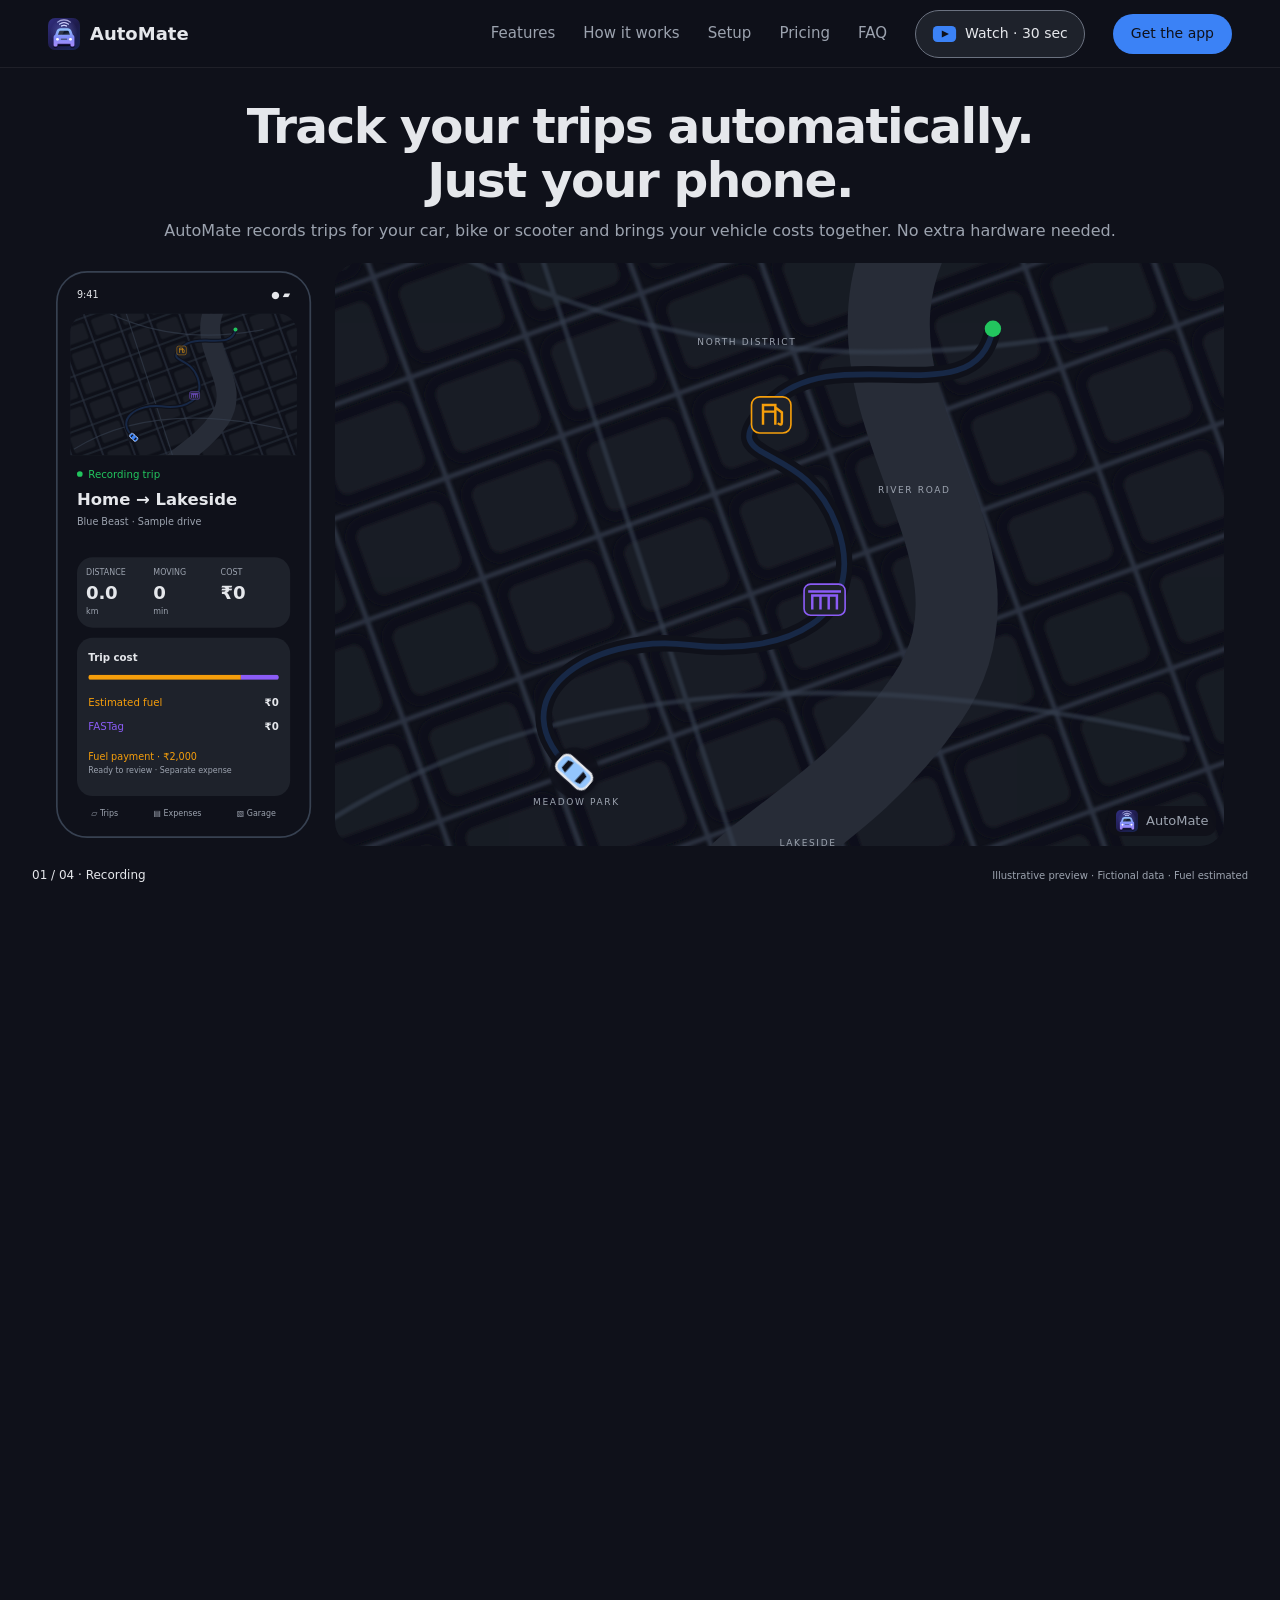
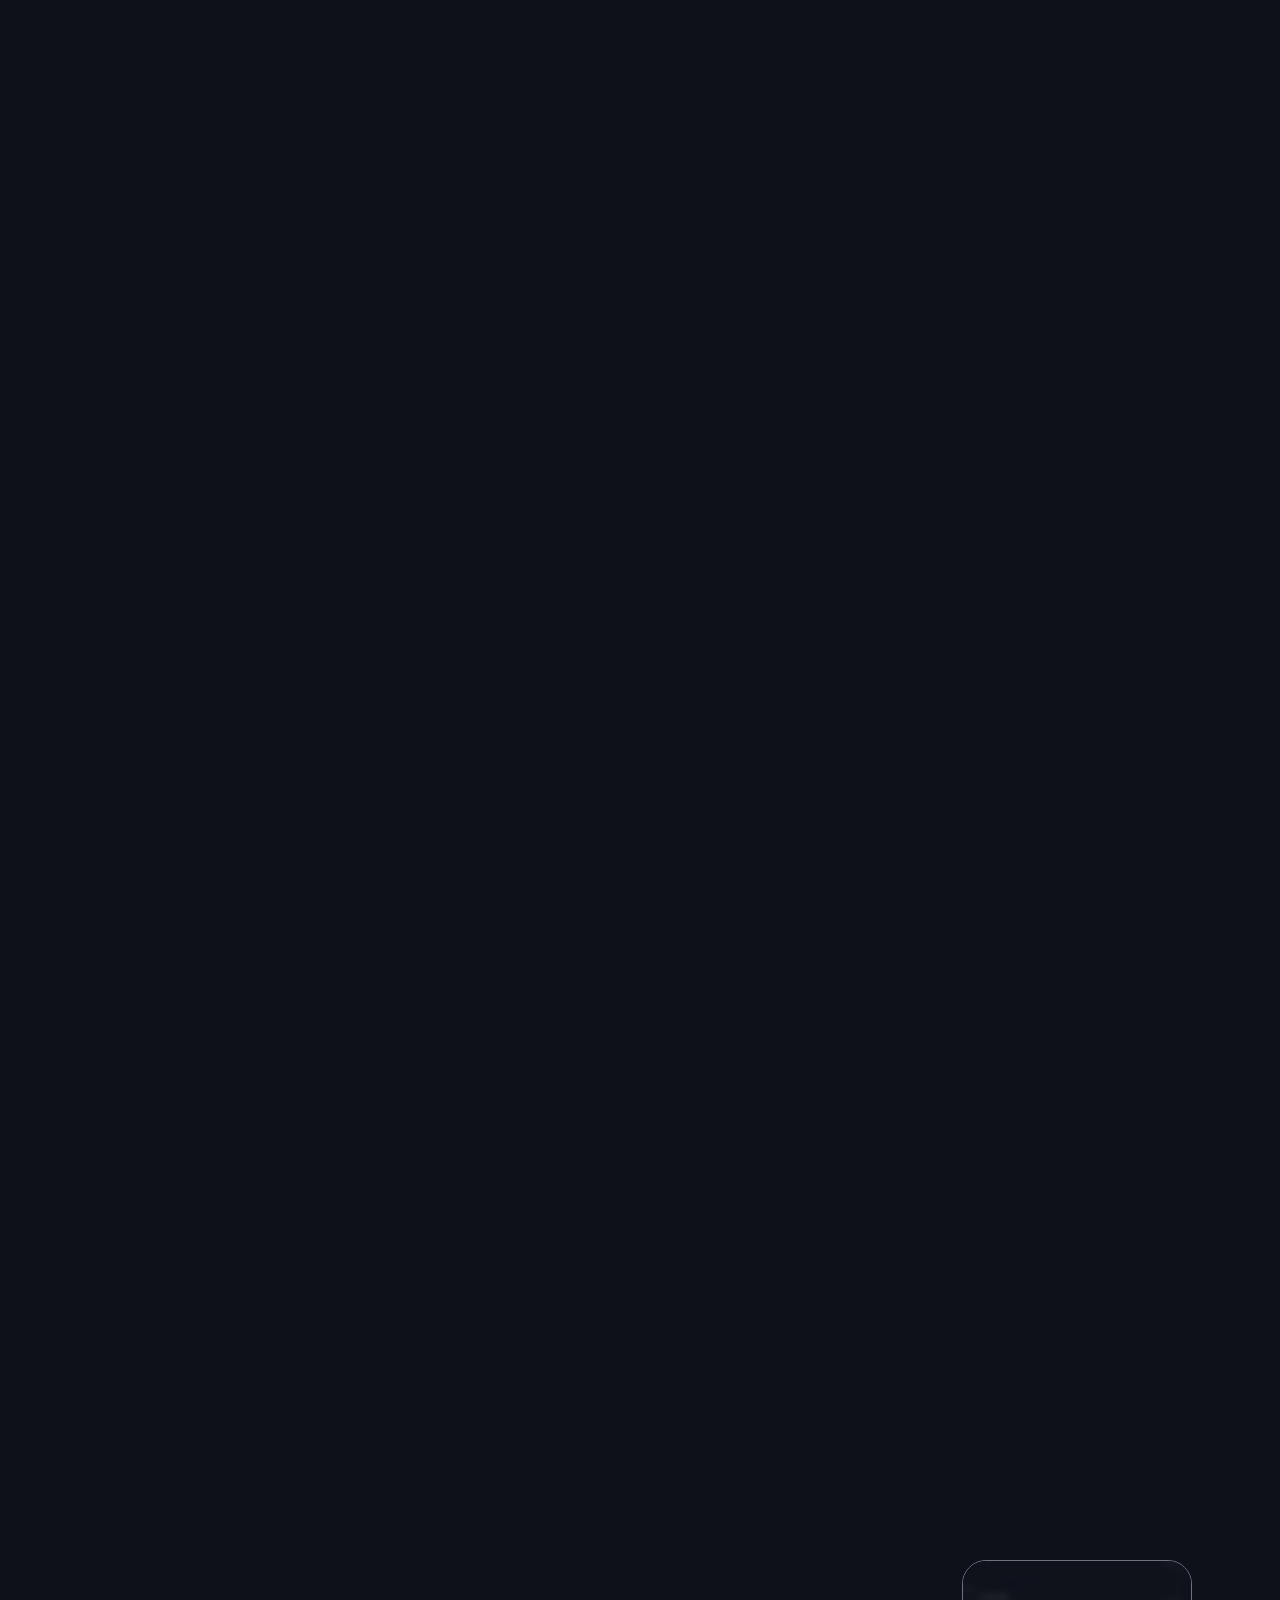
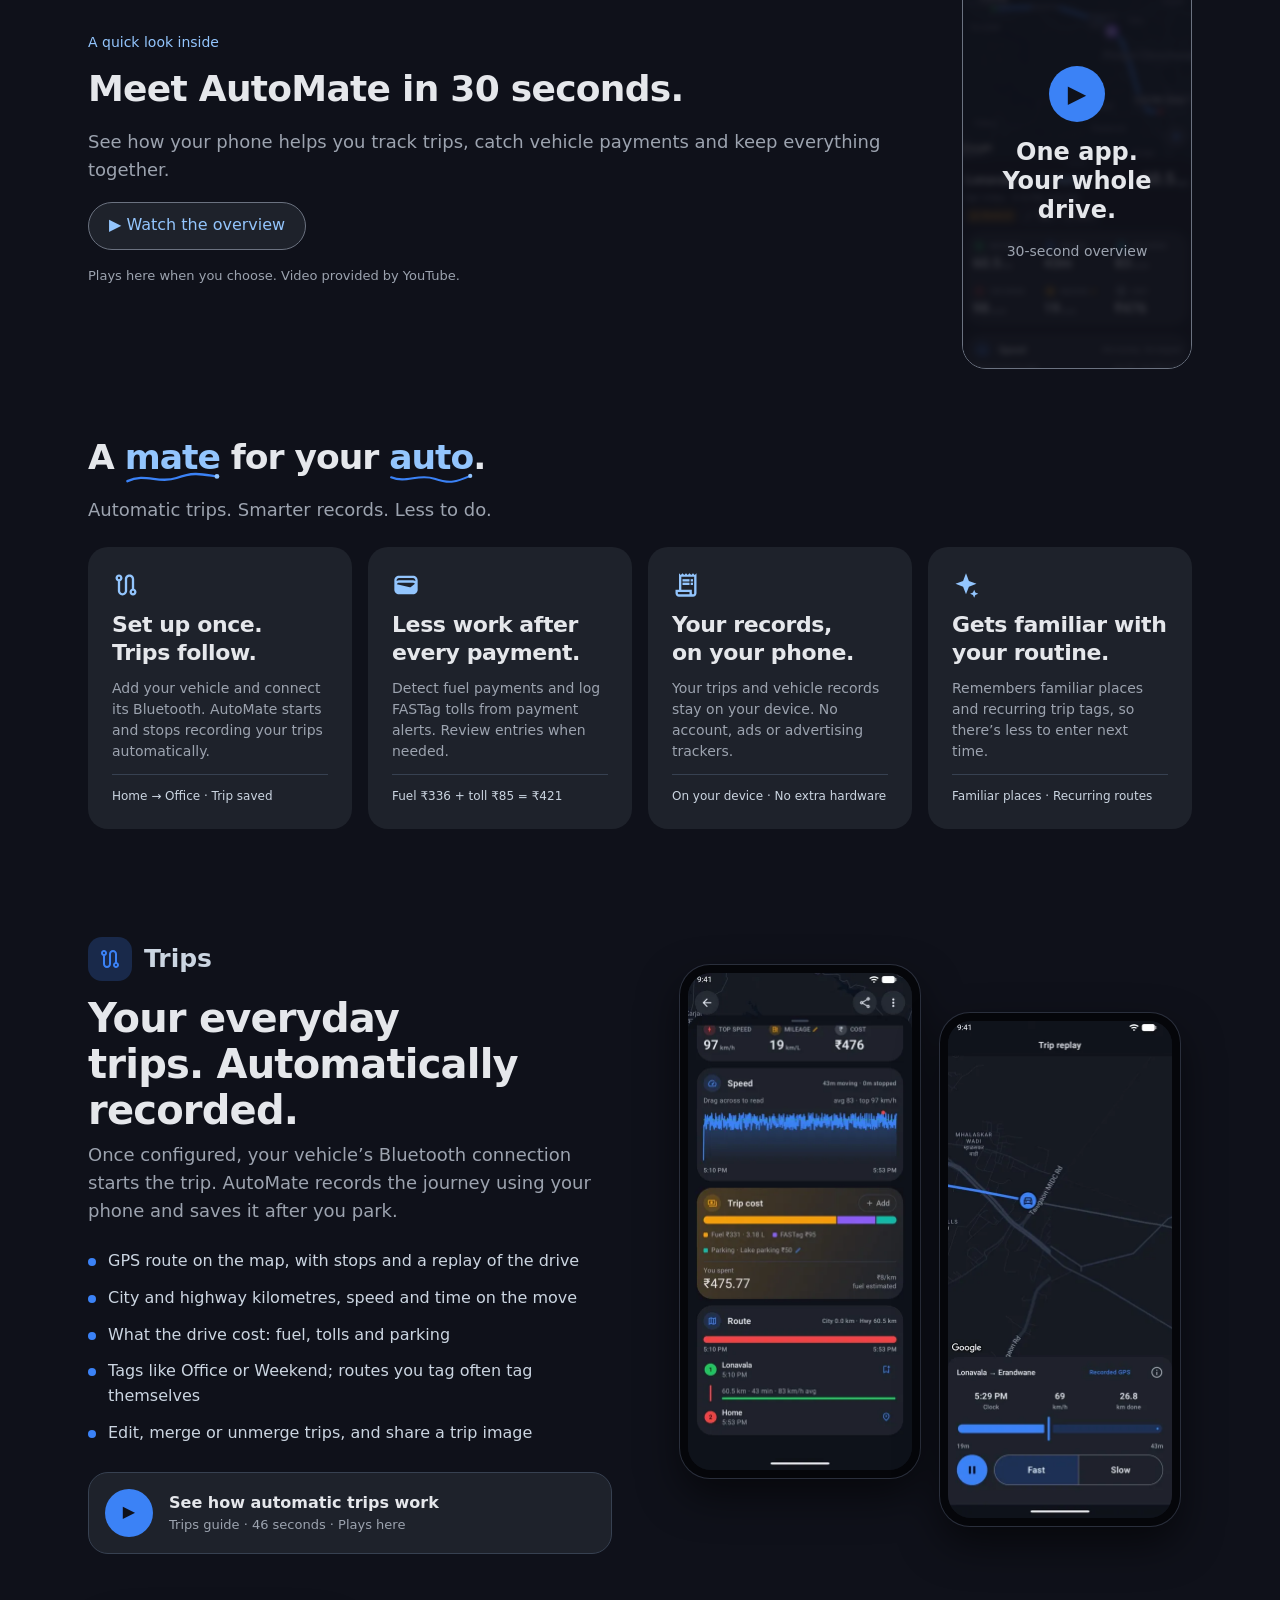
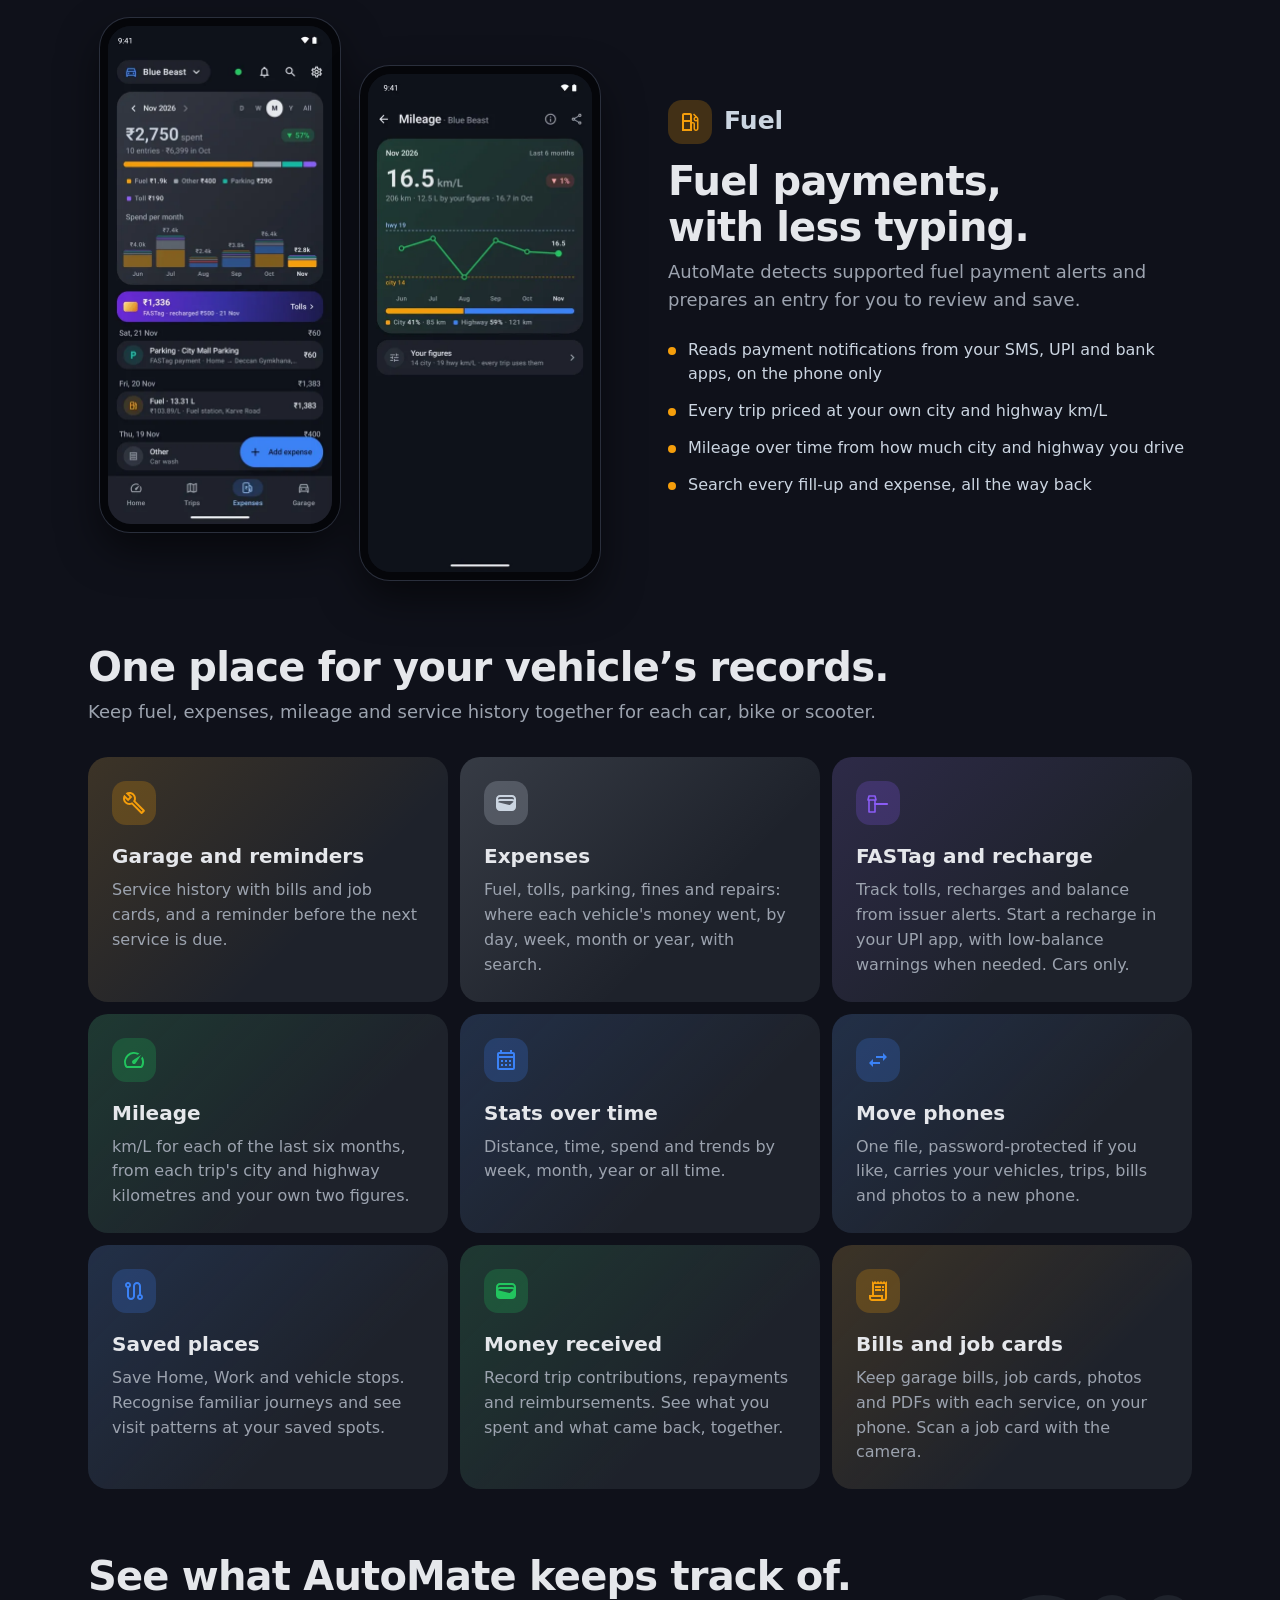
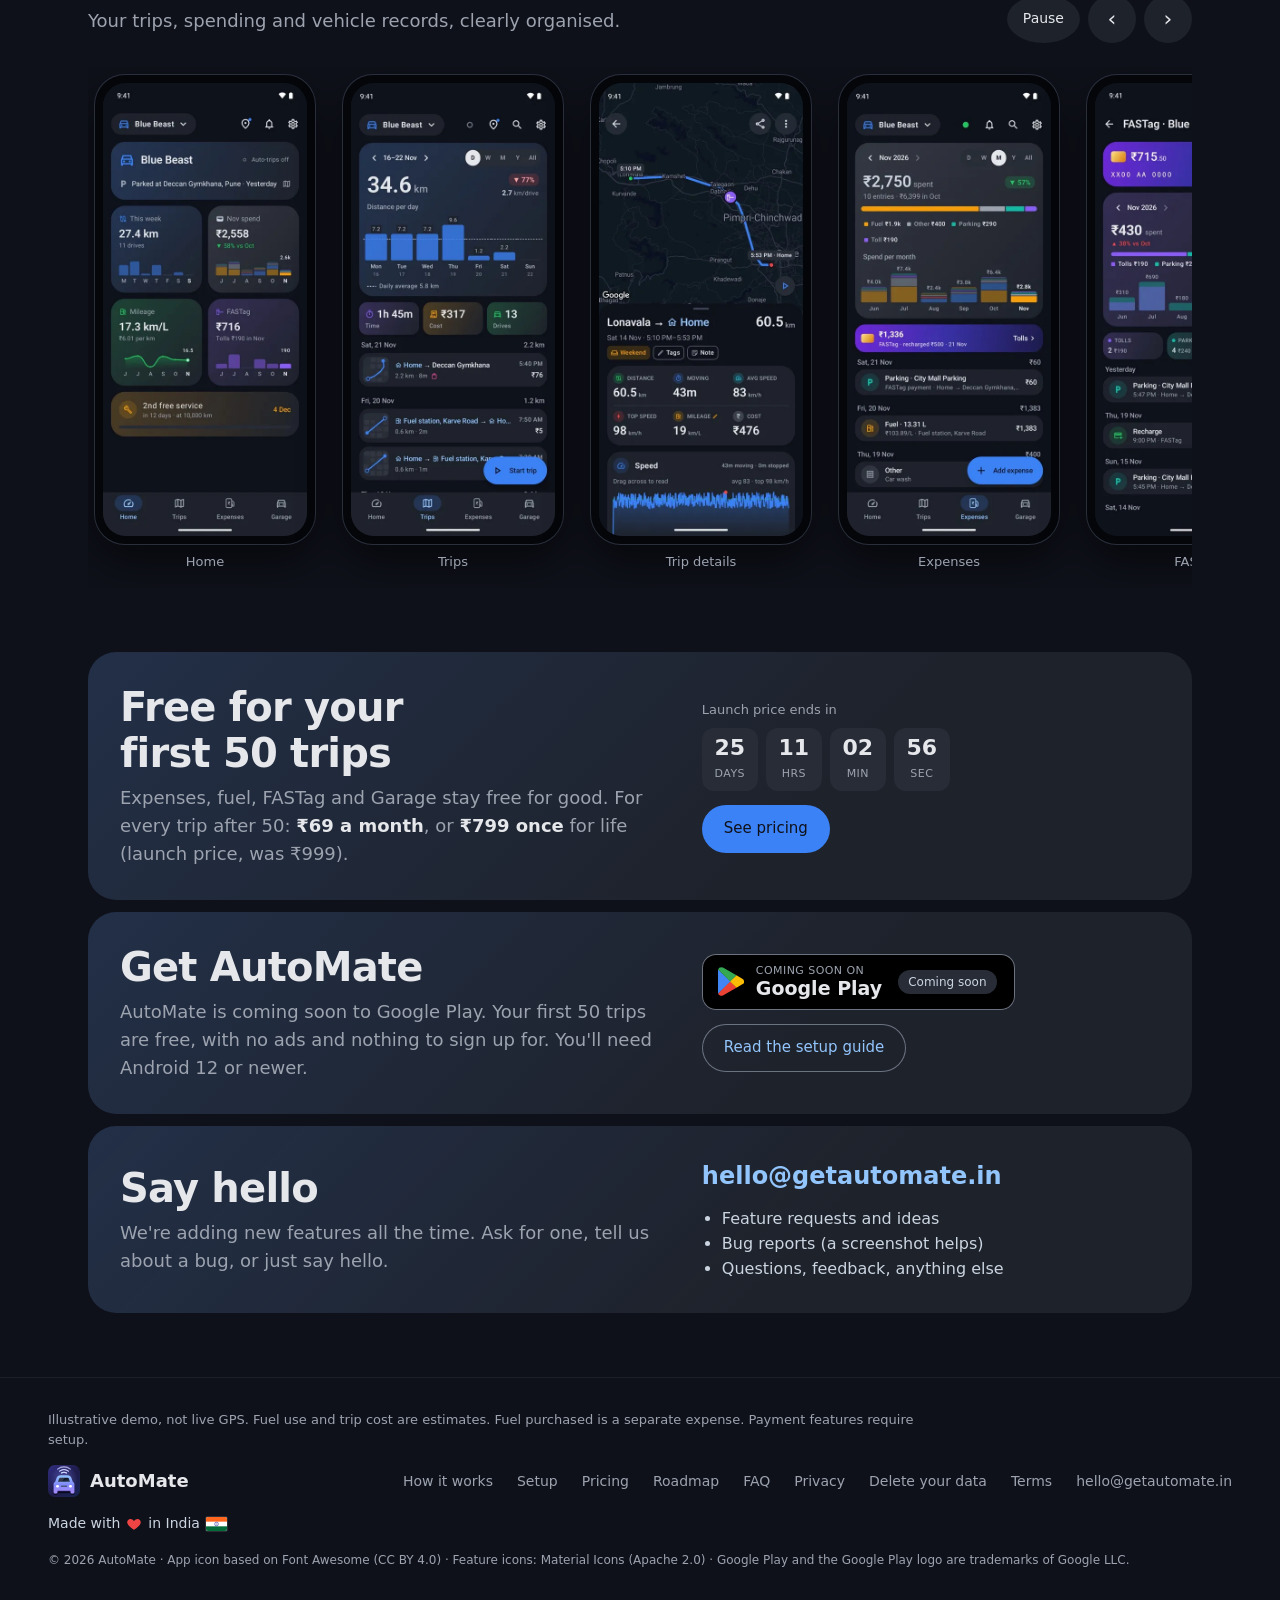
==== commit 60402838: "fix(site): How it works rows hold three screenshots; drop the FASTag notification The FASTag row kee" ====
--- a/site/index.html
+++ b/site/index.html
@@ -23,7 +23,7 @@
 <link rel="icon" href="favicon.svg" type="image/svg+xml">
 <link rel="icon" href="favicon-32.png" sizes="32x32" type="image/png">
 <link rel="apple-touch-icon" href="apple-touch-icon.png">
-<link rel="stylesheet" href="style.css?v=4712b36d2c51">
+<link rel="stylesheet" href="style.css?v=999ae70edffc">
 <link rel="stylesheet" href="trip-story.css?v=a7f72627d9d9">
 <link rel="stylesheet" href="video.css?v=45ad3bd97afd">
 <script type="application/ld+json">
--- a/site/style.css
+++ b/site/style.css
@@ -259,7 +259,6 @@
 .doc h2 .badge .ico { width: 20px; height: 20px; }
 .shot { display: flex; gap: 20px; flex-wrap: wrap; margin: 20px 0 8px; }
 .shot .phone { width: 200px; }
-.shot.four .phone { width: 148px; }
 .perm { width: 100%; border-collapse: collapse; font-size: 15px; margin: 8px 0; }
 .perm th { text-align: left; font-weight: 500; color: var(--muted); font-size: 13px; padding: 8px 12px 8px 0; border-bottom: 1px solid #ffffff1a; }
 .perm td { padding: 12px 12px 12px 0; border-bottom: 1px solid #ffffff0d; vertical-align: top; color: var(--soft); }
@@ -330,8 +329,6 @@
   .doc h1 { font-size: 36px; }
   .shot { gap: 12px; flex-wrap: nowrap; }
   .shot .phone { width: calc((100% - 24px) / 3); max-width: 200px; }
-  .shot.four { flex-wrap: wrap; }
-  .shot.four .phone { width: calc((100% - 12px) / 2); max-width: 200px; }
   .perm td:first-child { width: 40%; }
 }
 @media (prefers-reduced-motion: reduce) { html { scroll-behavior: auto; } }
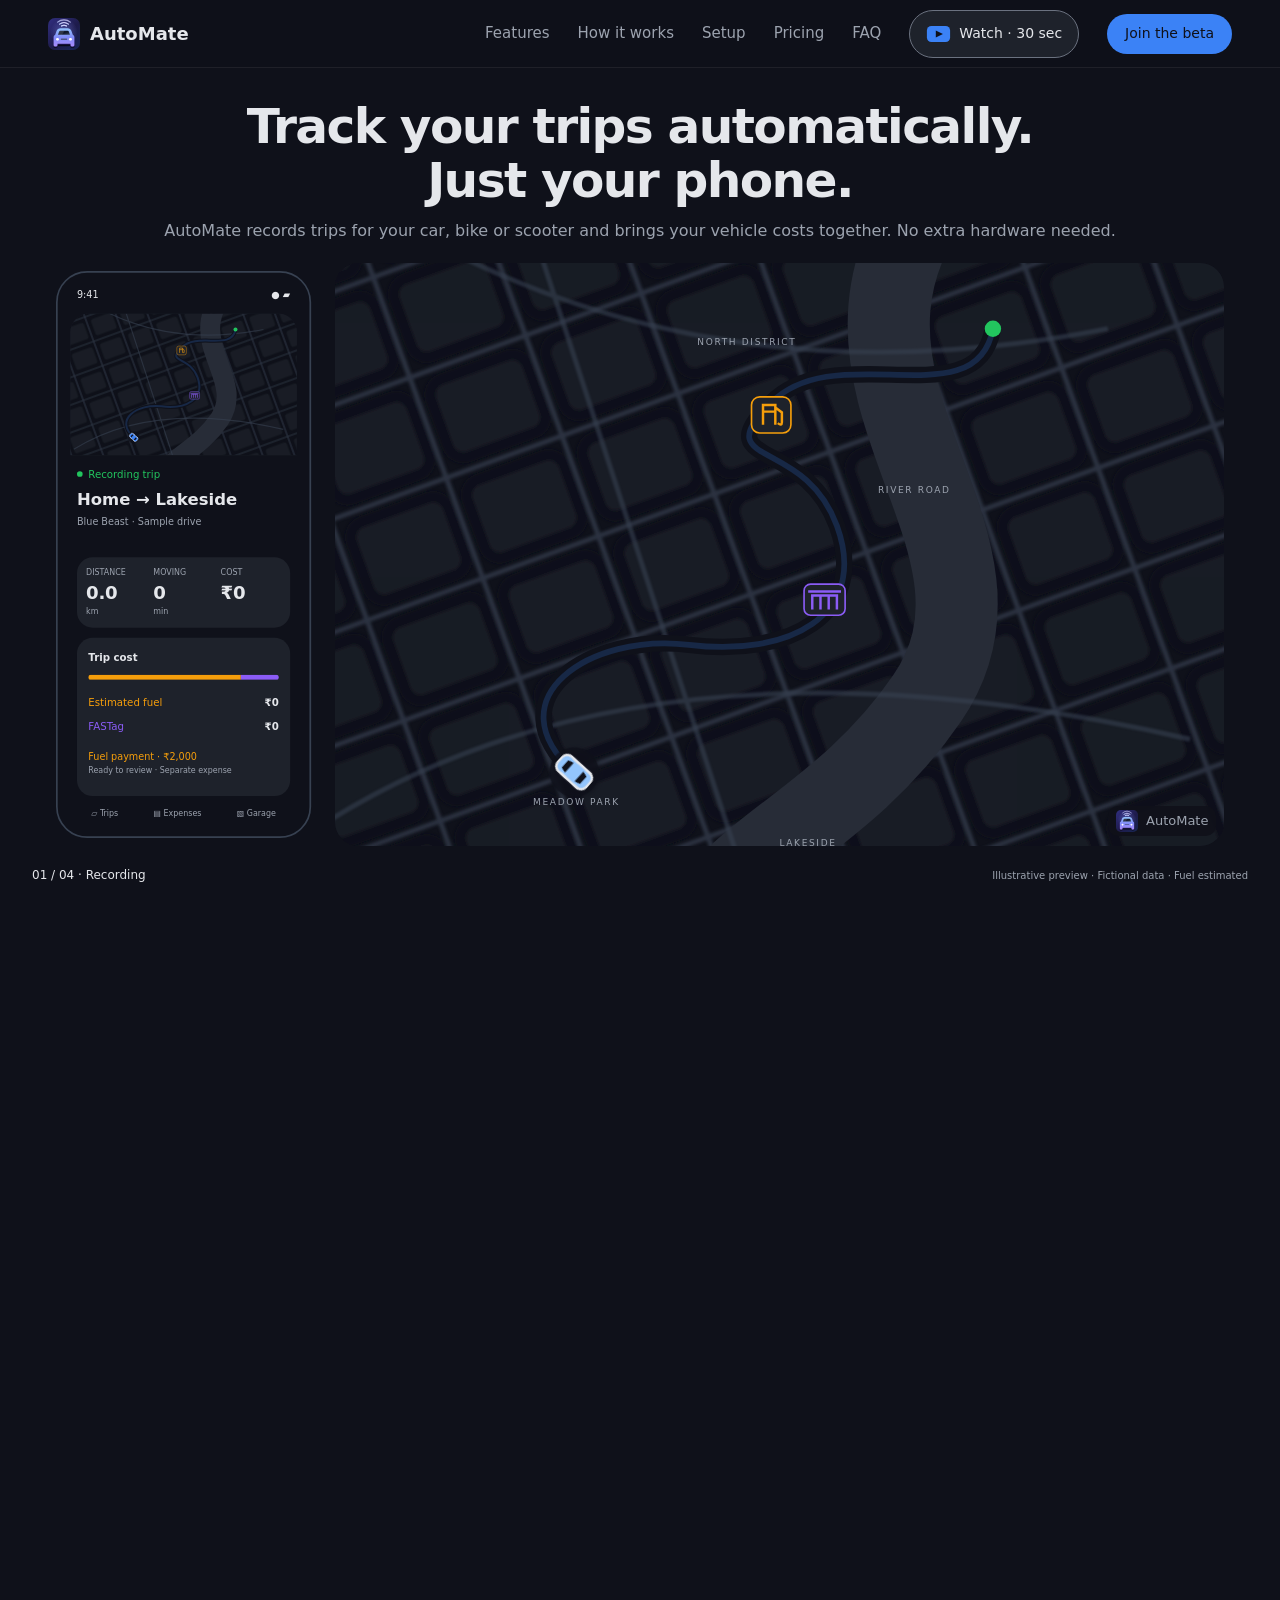
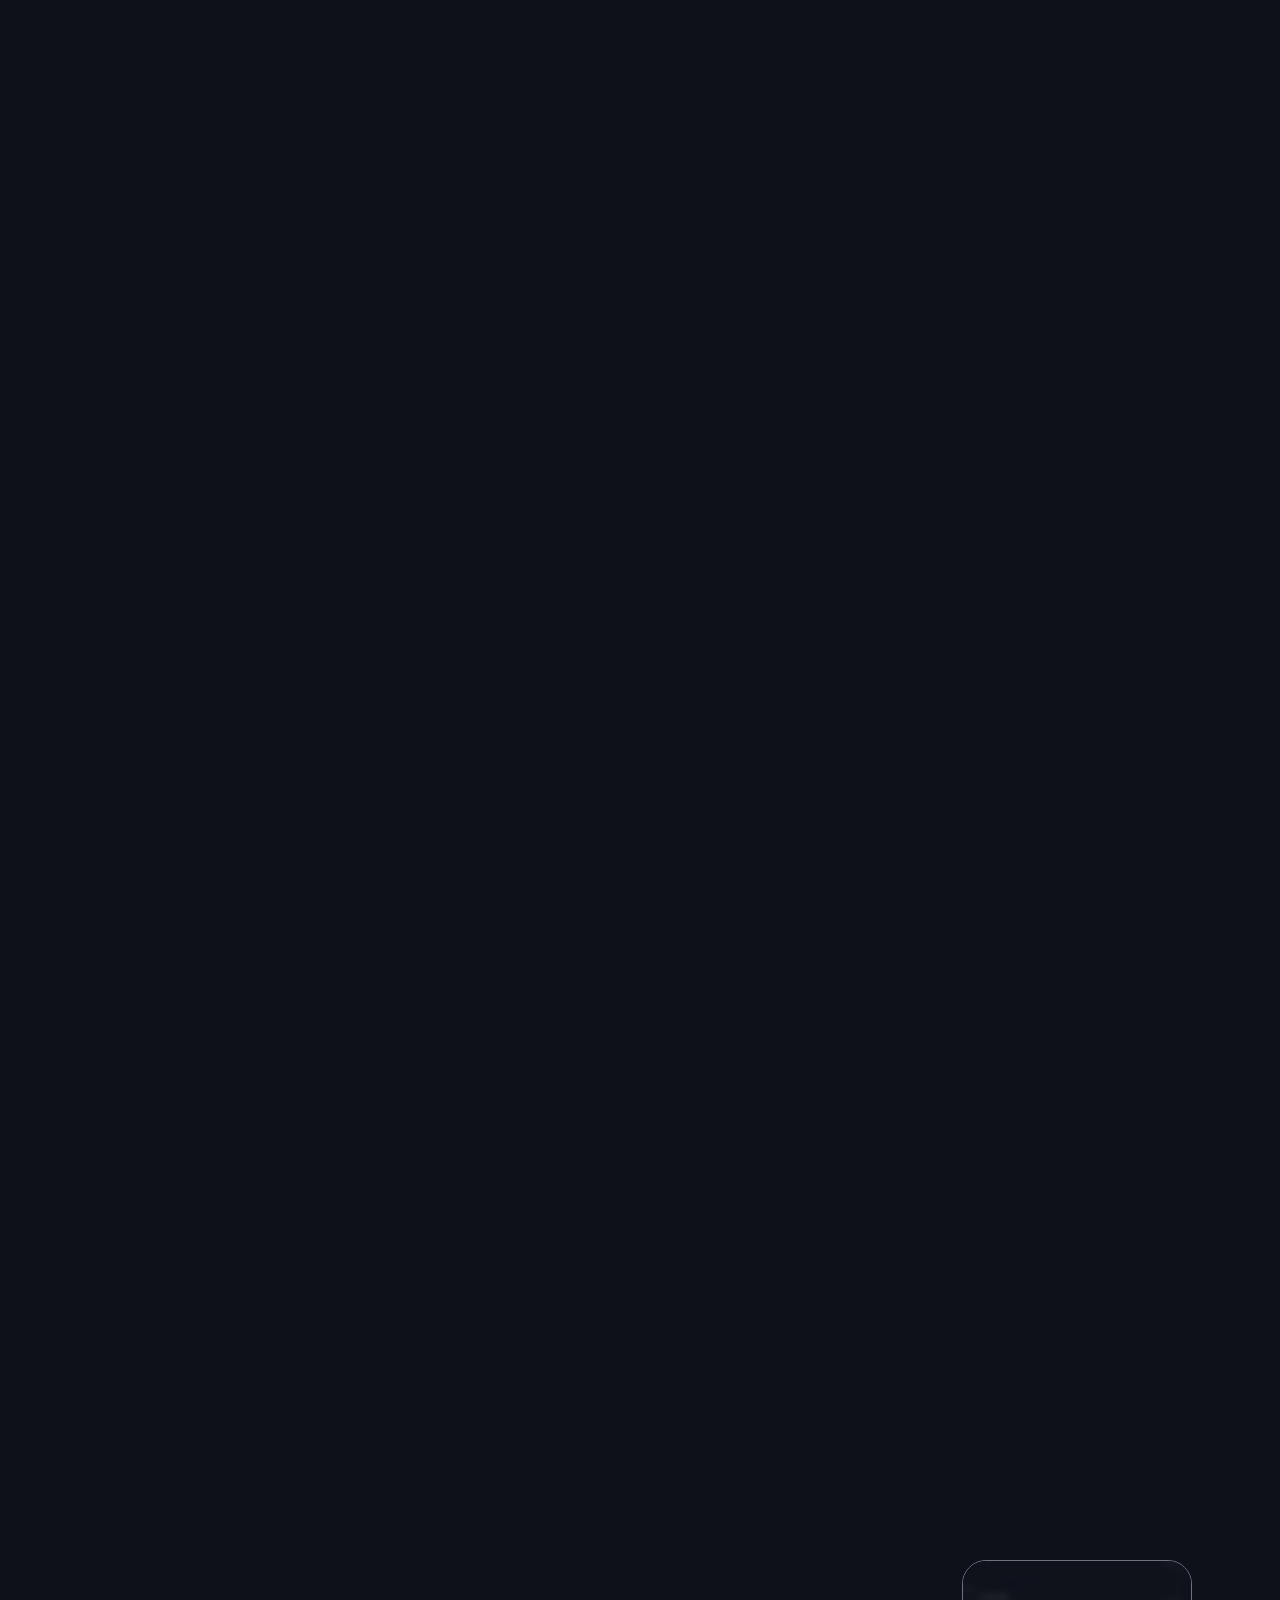
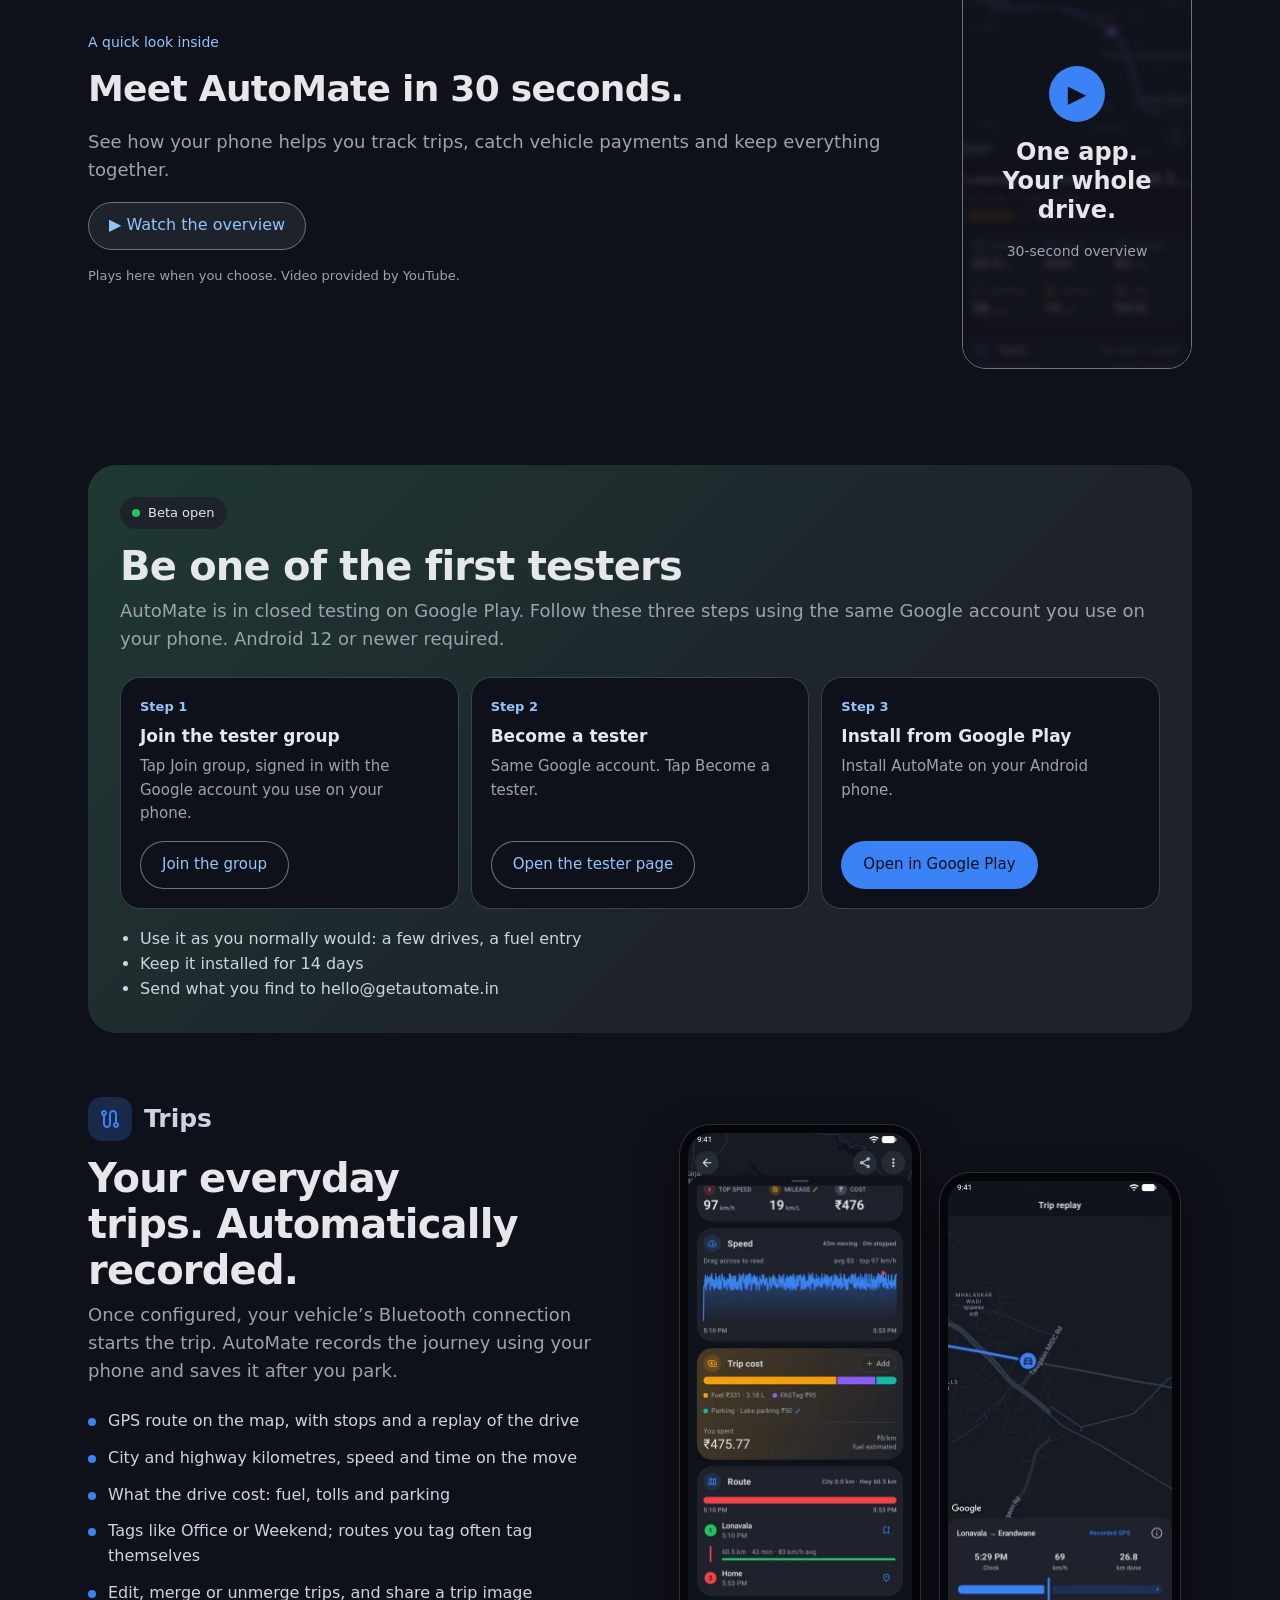
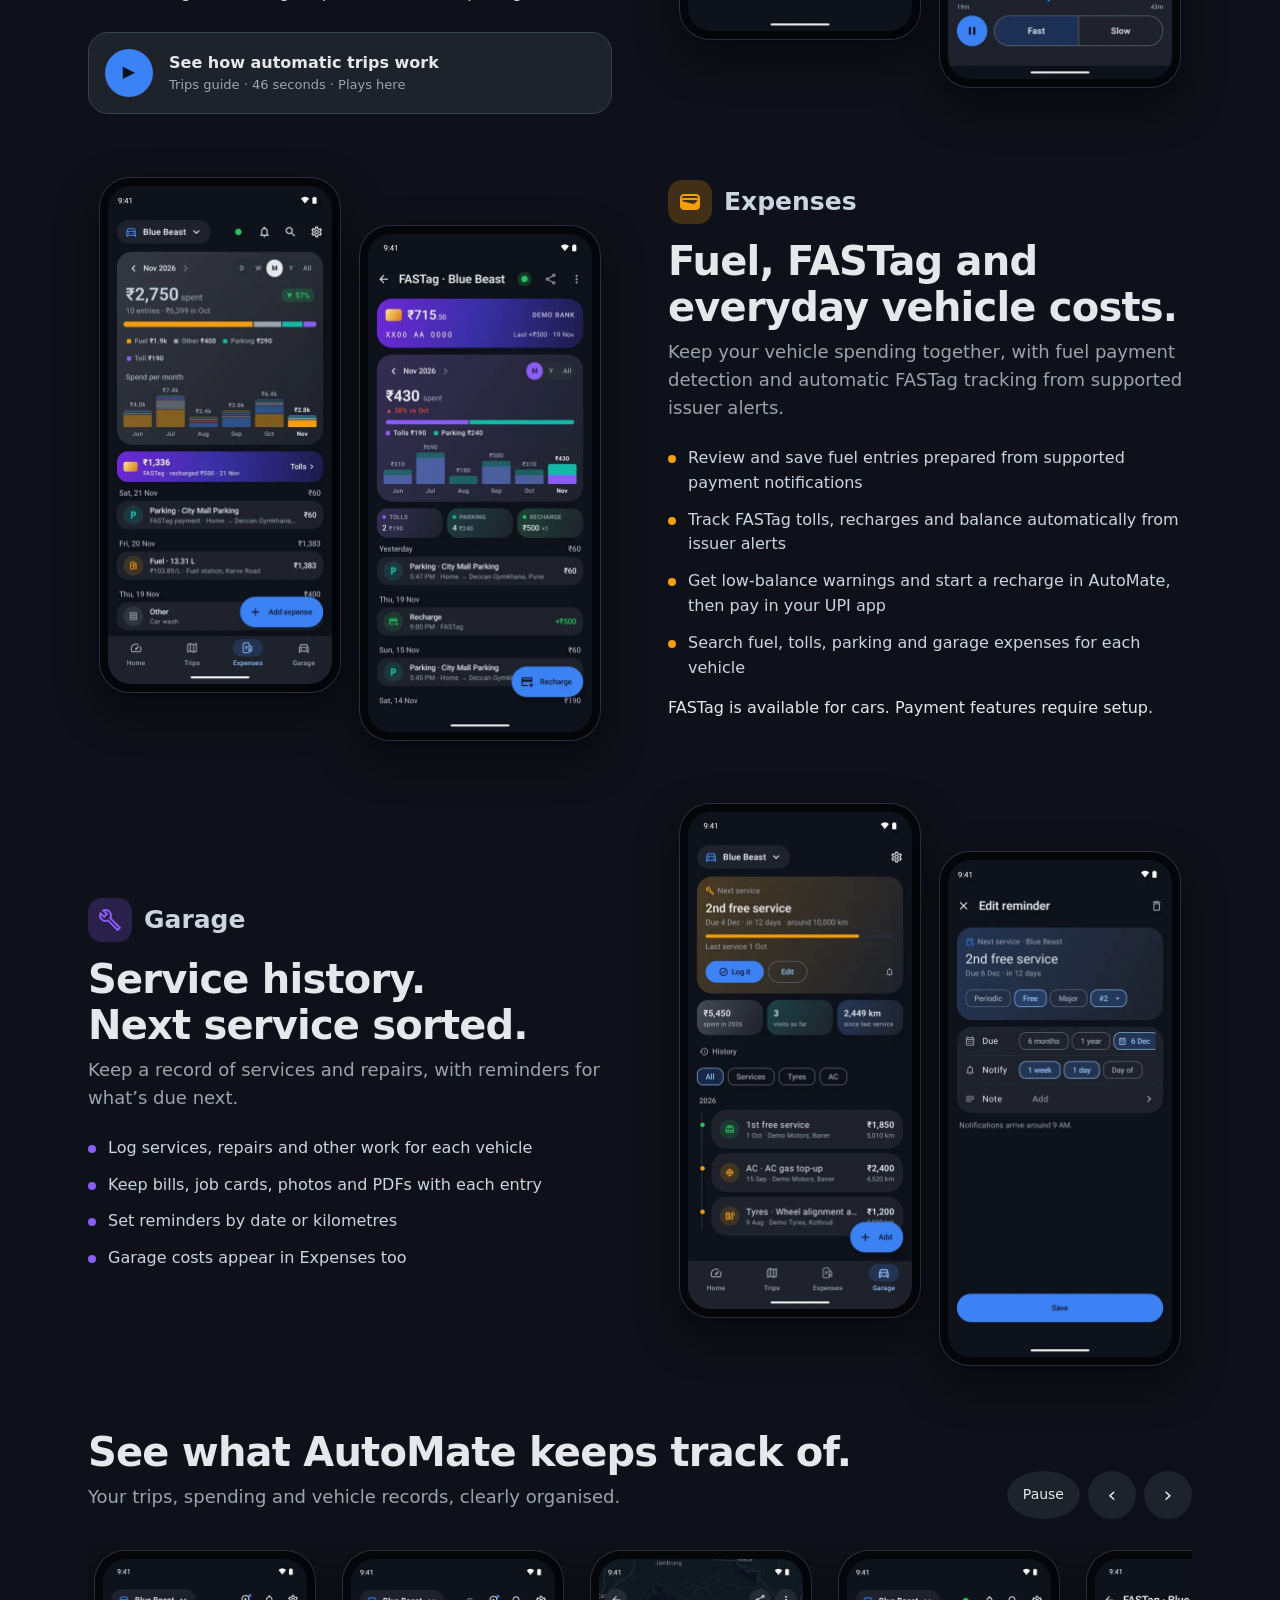
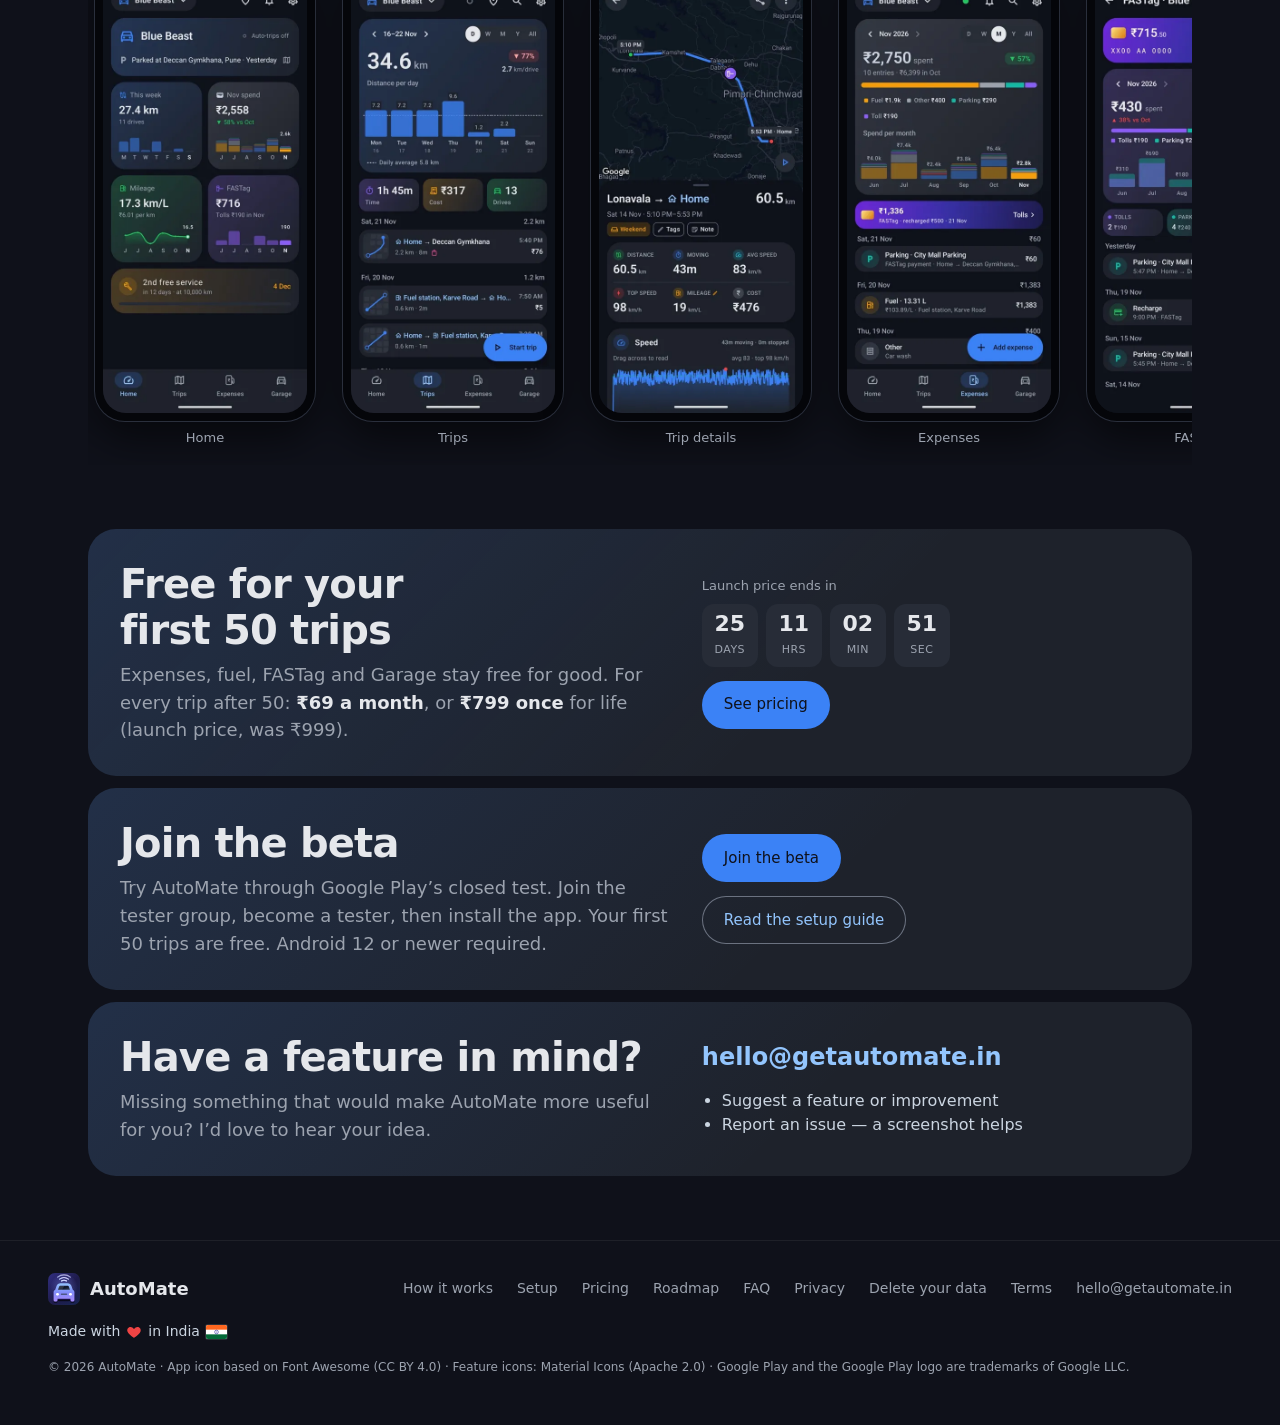
==== commit 798c8fbc: "feat(site): simplify homepage and open closed beta signup" ====
--- a/site/index.html
+++ b/site/index.html
@@ -23,7 +23,7 @@
 <link rel="icon" href="favicon.svg" type="image/svg+xml">
 <link rel="icon" href="favicon-32.png" sizes="32x32" type="image/png">
 <link rel="apple-touch-icon" href="apple-touch-icon.png">
-<link rel="stylesheet" href="style.css?v=999ae70edffc">
+<link rel="stylesheet" href="style.css?v=7d22a1d5b4ee">
 <link rel="stylesheet" href="trip-story.css?v=a7f72627d9d9">
 <link rel="stylesheet" href="video.css?v=45ad3bd97afd">
 <script type="application/ld+json">
@@ -92,13 +92,22 @@
   <nav class="links" aria-label="Main">
     <a href="index.html#features">Features</a><a href="how-it-works.html">How it works</a><a href="setup.html">Setup</a><a href="pricing.html">Pricing</a><a href="faq.html">FAQ</a>
     <button class="nav-video" data-open-video aria-label="Watch the 30-second AutoMate video"><svg viewBox="0 0 28 20" aria-hidden="true"><rect x="1" y="1" width="26" height="18" rx="5"/><path d="m11 6 8 4-8 4z"/></svg><span>Watch · 30 sec</span></button>
-    <a class="btn pri" href="index.html#get">Get the app</a>
+    <a class="btn pri" href="index.html#beta">Join the beta</a>
   </nav>
 </header>
 <main id="main">
 <svg class="sprite" aria-hidden="true"><symbol id="story-route" viewBox="0 0 24 24"><path d="M19,15.18V7c0-2.21-1.79-4-4-4s-4,1.79-4,4v10c0,1.1-0.9,2-2,2s-2-0.9-2-2V8.82C8.16,8.4,9,7.3,9,6c0-1.66-1.34-3-3-3 S3,4.34,3,6c0,1.3,0.84,2.4,2,2.82V17c0,2.21,1.79,4,4,4s4-1.79,4-4V7c0-1.1,0.9-2,2-2s2,0.9,2,2v8.18c-1.16,0.41-2,1.51-2,2.82 c0,1.66,1.34,3,3,3s3-1.34,3-3C21,16.7,20.16,15.6,19,15.18z M6,7C5.45,7,5,6.55,5,6s0.45-1,1-1s1,0.45,1,1S6.55,7,6,7z M18,19 c-0.55,0-1-0.45-1-1s0.45-1,1-1s1,0.45,1,1S18.55,19,18,19z"/></symbol><symbol id="story-wallet" viewBox="0 0 24 24"><path d="M18,4H6C3.79,4,2,5.79,2,8v8c0,2.21,1.79,4,4,4h12c2.21,0,4-1.79,4-4V8C22,5.79,20.21,4,18,4z M16.14,13.77 c-0.24,0.2-0.57,0.28-0.88,0.2L4.15,11.25C4.45,10.52,5.16,10,6,10h12c0.67,0,1.26,0.34,1.63,0.84L16.14,13.77z M6,6h12 c1.1,0,2,0.9,2,2v0.55C19.41,8.21,18.73,8,18,8H6C5.27,8,4.59,8.21,4,8.55V8C4,6.9,4.9,6,6,6z"/></symbol><symbol id="story-local-gas-station" viewBox="0 0 24 24"><path d="m19.77 7.23.01-.01-3.72-3.72L15 4.56l2.11 2.11c-.94.36-1.61 1.26-1.61 2.33 0 1.38 1.12 2.5 2.5 2.5.36 0 .69-.08 1-.21v7.21c0 .55-.45 1-1 1s-1-.45-1-1V14c0-1.1-.9-2-2-2h-1V5c0-1.1-.9-2-2-2H6c-1.1 0-2 .9-2 2v16h10v-7.5h1.5v5c0 1.38 1.12 2.5 2.5 2.5s2.5-1.12 2.5-2.5V9c0-.69-.28-1.32-.73-1.77zM12 13.5V19H6v-7h6v1.5zm0-3.5H6V5h6v5zm6 0c-.55 0-1-.45-1-1s.45-1 1-1 1 .45 1 1-.45 1-1 1z"/></symbol><symbol id="story-toll" viewBox="0 0 24 24"><path d="M4 9h4a1 1 0 0 1 1 1v11H3V10a1 1 0 0 1 1-1zM2 9h8L9 5H3z" fill="none" stroke="currentColor" stroke-width="1.6" stroke-linejoin="round"/><path d="M9 13h12" fill="none" stroke="currentColor" stroke-width="2.2" stroke-linecap="round"/></symbol><symbol id="story-receipt-long" viewBox="0 0 24 24"><path d="M19.5,3.5L18,2l-1.5,1.5L15,2l-1.5,1.5L12,2l-1.5,1.5L9,2L7.5,3.5L6,2v14H3v3c0,1.66,1.34,3,3,3h12c1.66,0,3-1.34,3-3V2 L19.5,3.5z M15,20H6c-0.55,0-1-0.45-1-1v-1h10V20z M19,19c0,0.55-0.45,1-1,1s-1-0.45-1-1v-3H8V5h11V19z"/><rect height="2" width="6" x="9" y="7"/><rect height="2" width="2" x="16" y="7"/><rect height="2" width="6" x="9" y="10"/><rect height="2" width="2" x="16" y="10"/></symbol><symbol id="story-time" viewBox="0 0 24 24"><path d="M12 2a10 10 0 1 0 0 20 10 10 0 0 0 0-20m0 2a8 8 0 1 1 0 16 8 8 0 0 1 0-16m-1 3v6l5 3 1-1.7-4-2.3V7z"/></symbol></svg><svg class="sprite" aria-hidden="true"><symbol id="story-place" viewBox="0 0 24 24"><path d="M12 12c-1.1 0-2-.9-2-2s.9-2 2-2 2 .9 2 2-.9 2-2 2zm6-1.8C18 6.57 15.35 4 12 4s-6 2.57-6 6.2c0 2.34 1.95 5.44 6 9.14 4.05-3.7 6-6.8 6-9.14zM12 2c4.2 0 8 3.22 8 8.2 0 3.32-2.67 7.25-8 11.8-5.33-4.55-8-8.48-8-11.8C4 5.22 7.8 2 12 2z"/></symbol></svg><section id="trip-story" aria-label="Follow a sample AutoMate trip"><section class="drive-track journey-track" id="journey"><div class="drive-stage stage"><div class="map-decorations"><div class="map-notice" id="mapNotice" role="status" aria-live="polite"><span class="notice-icon" id="noticeIcon"></span><div><strong id="noticeTitle"></strong><small id="noticeDetail"></small></div></div><div class="map-brand" id="mapBrand"><img src="img/logo.svg" alt="" width="22" height="22"><span>AutoMate</span></div></div><div class="map-shade"></div><header class="fixed-intro"><h1>Track your trips automatically. <br>Just your phone.</h1><p>AutoMate records trips for your car, bike or scooter and brings your vehicle costs together. No extra <span style="white-space:nowrap">hardware needed.</span></p></header><section class="intro"><div class="visual" id="visual"><svg class="map" viewBox="640 70 720 710" preserveAspectRatio="xMidYMid meet" aria-label="Illustrative map with a route, toll booth and fuel stop"><defs><pattern id="blocks" width="150" height="130" patternTransform="rotate(-20)" patternUnits="userSpaceOnUse"><rect class="district" x="10" y="10" width="125" height="100" rx="20"/><path class="street" d="M0 125H150M145 0V130"/></pattern><filter id="soft"><feGaussianBlur stdDeviation="2"/></filter></defs><rect x="-2000" y="-2000" width="6000" height="6000" fill="var(--bg)"/><rect x="-2000" y="-2000" width="6000" height="6000" fill="url(#blocks)" opacity=".7" filter="url(#soft)"/><path d="M1270 -100C940 180 1330 380 1180 600S800 800 950 1050" fill="none" stroke="var(--high)" stroke-width="100"/><g class="minor"><path class="street" d="M500 0Q900 250 1400 150M450 750Q850 500 1500 650M690 0L1000 950"/></g><text class="map-label" x="900" y="170">NORTH DISTRICT</text><text class="map-label" x="1000" y="780">LAKESIDE</text><path id="routeBase" class="route-shadow" d="M750 690C650 600 770 520 890 535S1110 500 1070 390S910 320 990 240S1240 260 1260 150"/><path class="route" opacity=".2" d="M750 690C650 600 770 520 890 535S1110 500 1070 390S910 320 990 240S1240 260 1260 150"/><path id="routeDraw" class="route" d="M750 690C650 600 770 520 890 535S1110 500 1070 390S910 320 990 240S1240 260 1260 150"/><g id="tollMarker" transform="translate(1055 480)"><rect x="-25" y="-19" width="50" height="38" rx="8" fill="var(--surface)" stroke="var(--violet)" stroke-width="2"/><path d="M-15 12V-5H15V12M-20 -10H20M-5 -5V12M5 -5V12" fill="none" stroke="var(--violet)" stroke-width="3"/></g><g id="fuelMarker" transform="translate(990 255)"><rect x="-24" y="-22" width="48" height="44" rx="10" fill="var(--surface)" stroke="var(--amber)" stroke-width="2"/><path d="M-10 12V-12H5V12M-10 -4H5M5 -9L13 -3V9Q13 14 8 10" fill="none" stroke="var(--amber)" stroke-width="3"/></g><circle cx="750" cy="690" r="9" fill="var(--text)"/><circle id="destinationMarker" cx="1260" cy="150" r="10" fill="var(--green)"/><g id="car"><circle r="30" fill="var(--bg)" opacity=".7"/><rect x="-12" y="-23" width="24" height="46" rx="8" fill="var(--blue)" stroke="var(--text)" stroke-width="2"/><path d="M-8 -8H8L6 -15H-6ZM-8 8H8L6 15H-6Z" fill="var(--bg)"/><path d="M-12 -12V-3M12 -12V-3M-12 9V17M12 9V17" stroke="var(--text)" stroke-width="3"/></g><text class="map-label" x="700" y="730">MEADOW PARK</text><text class="map-label" x="1120" y="350">RIVER ROAD</text></svg></div><div class="app-half"><div class="device-column"><div class="phone"><div class="phone-top"><span>9:41</span><span>● ▰</span></div><div class="phone-content"><div class="phone-map"><svg viewBox="0 0 230 138"><rect width="230" height="138" fill="var(--high)"/><path d="M0 35L230 90M40 0L75 138M180 0L130 138" class="road"/><path d="M26 110C70 95 50 50 110 60S160 95 200 28" class="route"/><circle cx="26" cy="110" r="4" fill="var(--text)"/><circle cx="200" cy="28" r="5" fill="var(--green)"/></svg></div><div class="appbody"><div class="status"><span class="dot"></span><span id="appstatus">Recording trip</span></div><h3>Home → Lakeside</h3><span class="sub">Blue Beast · Sample drive</span><div class="stats"><div><small>Distance</small><strong id="demo-km">0.0</strong><i> km</i></div><div><small>Moving</small><strong id="demo-time">0</strong><i> min</i></div><div><small>Cost</small><strong id="demo-cost">₹0</strong></div></div><div class="receipt"><b>Trip cost</b><div class="bar"><span></span><span></span></div><div class="row"><span class="fuel">Estimated fuel</span><b id="demo-fuel">₹0</b></div><div class="row"><span class="toll">FASTag</span><b id="demo-toll">₹0</b></div><div class="fuel-review" id="fuelReview"><span class="fuel">Fuel payment · ₹2,000</span><small>Ready to review · Separate expense</small></div><div class="row" id="log"><span>Waiting for your drive</span><span>—</span></div></div><div class="appnav"><span>▱ Trips</span><span>▤ Expenses</span><span>▧ Garage</span></div></div></div></div></div></div><aside class="live-stats"><span class="eyebrow">A drive, remembered</span><h2 id="sideTitle">Recording your trip</h2><p class="side-caption">Set up automatic trips once. AutoMate records your route, distance and driving time as you go.</p><div class="metric"><span>⌁ Distance</span><strong id="sideKm">0.0 <small>km</small></strong></div><div class="metric"><span>◷ Driving time</span><strong id="sideTime">0 <small>min</small></strong></div><div class="metric"><span>₹ Estimated trip cost</span><strong id="sideCost">₹0</strong></div><div class="event-history"><span id="historyStart">✓ Trip started</span><span id="historyToll">FASTag payment added · ₹85</span><span id="historyFuel">Fuel payment · ₹2,000 · To review</span><span id="historySaved">Trip saved in AutoMate</span></div></aside></section><div class="chapter-indicator"><span id="phase">01 / 04 · Recording</span><div class="progress"><span id="progressFill"></span></div><small>Illustrative preview · Fictional data · Fuel estimated</small></div></div></section></section><section class="video-overview" aria-labelledby="video-heading"><div><span class="video-kicker">A quick look inside</span><h2 id="video-heading">Meet AutoMate in 30 seconds.</h2><p>See how your phone helps you track trips, catch vehicle payments and keep everything together.</p><button class="video-watch" data-open-video>▶ Watch the overview</button><p class="video-note">Plays here when you choose. Video provided by YouTube.</p></div><button class="video-poster" data-open-video aria-label="Play the 30-second AutoMate overview"><img src="img/trip.jpg" width="450" height="1000" loading="lazy" alt="AutoMate trip details preview"><span class="video-poster-shade"></span><span class="video-poster-label"><span class="video-play" aria-hidden="true">▶</span><strong>One app.<br>Your whole drive.</strong><small>30-second overview</small></span></button></section>
 
-<section class="benefits" id="home-benefits" aria-labelledby="benefits-title"><h2 id="benefits-title">A <span class="brand-mate">mate<svg viewBox="0 0 120 16" aria-hidden="true"><path d="M3 12C25 1 43 16 65 8S96 3 116 6"/><circle cx="116" cy="6" r="3"/></svg></span> for your <span class="brand-mate brand-auto">auto<svg viewBox="0 0 120 16" aria-hidden="true"><path d="M3 7C25 16 42 1 65 9S97 13 116 5"/><circle cx="116" cy="5" r="3"/></svg></span>.</h2><p class="benefits-intro">Automatic trips. Smarter records. Less to do.</p><div class="benefit-grid"><article tabindex="0"><svg class="benefit-icon" viewBox="0 0 24 24" aria-hidden="true"><use href="#story-route"/></svg><h3>Set up once. Trips follow.</h3><p>Add your vehicle and connect its Bluetooth. AutoMate starts and stops recording your trips automatically.</p><span class="benefit-detail">Home → Office · Trip saved</span></article><article tabindex="0"><svg class="benefit-icon" viewBox="0 0 24 24" aria-hidden="true"><use href="#story-wallet"/></svg><h3>Less work after every payment.</h3><p>Detect fuel payments and log FASTag tolls from payment alerts. Review entries when needed.</p><span class="benefit-detail">Fuel ₹336 + toll ₹85 = ₹421</span></article><article tabindex="0"><svg class="benefit-icon" viewBox="0 0 24 24" aria-hidden="true"><use href="#story-receipt-long"/></svg><h3>Your records, on your phone.</h3><p>Your trips and vehicle records stay on your device. No account, ads or advertising trackers.</p><span class="benefit-detail">On your device · No extra hardware</span></article><article tabindex="0"><svg class="benefit-icon" viewBox="0 0 24 24" aria-hidden="true"><path d="m12 2 2.5 6.5L21 11l-6.5 2.5L12 20l-2.5-6.5L3 11l6.5-2.5L12 2zm7 14 1 2.5 2.5 1-2.5 1L19 23l-1-2.5-2.5-1 2.5-1L19 16z"/></svg><h3>Gets familiar with your routine.</h3><p>Remembers familiar places and recurring trip tags, so there’s less to enter next time.</p><span class="benefit-detail">Familiar places · Recurring routes</span></article></div></section>
+<section class="beta-sec wash" id="beta" aria-labelledby="beta-h" style="--tone:var(--green)">
+  <span class="pill">Beta open</span>
+  <h2 id="beta-h">Be one of the first testers</h2>
+  <p class="sub">AutoMate is in closed testing on Google Play. Follow these three steps using the same Google account you use on your phone. Android 12 or newer required.</p>
+  <ol class="beta-row">
+<li><b>Join the tester group</b><span>Tap Join group, signed in with the Google account you use on your phone.</span><a class="btn out" href="https://groups.google.com/g/automate_test_team" target="_blank" rel="noopener">Join the group</a></li>
+<li><b>Become a tester</b><span>Same Google account. Tap Become a tester.</span><a class="btn out" href="https://play.google.com/apps/testing/in.getautomate.app" target="_blank" rel="noopener">Open the tester page</a></li>
+<li><b>Install from Google Play</b><span>Install AutoMate on your Android phone.</span><a class="btn pri" href="https://play.google.com/store/apps/details?id=in.getautomate.app" target="_blank" rel="noopener">Open in Google Play</a></li></ol>
+  <ul class="do"><li>Use it as you normally would: a few drives, a fuel entry</li><li>Keep it installed for 14 days</li><li>Send what you find to hello@getautomate.in</li></ul>
+</section>
 <section class="band" id="features" style="--tone:var(--blue)" aria-labelledby="trips-h">
   <div class="txt">
     <p class="kicker"><span class="badge" style="--tone:var(--blue)"><svg class="ico" aria-hidden="true"><use href="#route"/></svg></span>Trips</p>
@@ -121,36 +130,36 @@
 
 <section class="band flip" style="--tone:var(--amber)" aria-labelledby="fuel-h">
   <div class="txt">
-    <p class="kicker"><span class="badge" style="--tone:var(--amber)"><svg class="ico" aria-hidden="true"><use href="#local-gas-station"/></svg></span>Fuel</p>
-    <h2 id="fuel-h">Fuel payments, with less typing.</h2>
-    <p class="sub">AutoMate detects supported fuel payment alerts and prepares an entry for you to review and save.</p>
+    <p class="kicker"><span class="badge" style="--tone:var(--amber)"><svg class="ico" aria-hidden="true"><use href="#wallet"/></svg></span>Expenses</p>
+    <h2 id="fuel-h">Fuel, FASTag and everyday vehicle costs.</h2>
+    <p class="sub">Keep your vehicle spending together, with fuel payment detection and automatic FASTag tracking from supported issuer alerts.</p>
     <ul class="checks">
-      <li>Reads payment notifications from your SMS, UPI and bank apps, on the phone only</li>
-      <li>Every trip priced at your own city and highway km/L</li>
-      <li>Mileage over time from how much city and highway you drive</li>
-      <li>Search every fill-up and expense, all the way back</li>
-    </ul>
+      <li>Review and save fuel entries prepared from supported payment notifications</li>
+      <li>Track FASTag tolls, recharges and balance automatically from issuer alerts</li>
+      <li>Get low-balance warnings and start a recharge in AutoMate, then pay in your UPI app</li>
+      <li>Search fuel, tolls, parking and garage expenses for each vehicle</li>
+    </ul>
+    <p class="note">FASTag is available for cars. Payment features require setup.</p>
   </div>
   <div class="pair">
     <figure class="phone"><div class="scr"><picture><source srcset="img/expenses.webp" type="image/webp"><img src="img/expenses.jpg" alt="Expenses tab: ₹2,750 spent in November, 57% less than October, mostly fuel, spend for the last six months, then each payment by day" width="450" height="1000" loading="lazy"></picture></div></figure>
-    <figure class="phone"><div class="scr"><picture><source srcset="img/mileage.webp" type="image/webp"><img src="img/mileage.jpg" alt="Mileage page: 16.5 km/L in November, a line between your city and highway figures, 41% city driving" width="450" height="1000" loading="lazy"></picture></div></figure>
-  </div>
-</section>
-
-<section class="section" aria-labelledby="more-h">
-  <h2 id="more-h">One place for your vehicle’s records.</h2>
-  <p class="sub">Keep fuel, expenses, mileage and service history together for each car, bike or scooter.</p>
-  <div class="grid">
-    <div class="card wash" style="--tone:var(--amber)"><span class="badge" style="--tone:var(--amber)"><svg class="ico" aria-hidden="true"><use href="#build"/></svg></span><h3>Garage and reminders</h3><p>Service history with bills and job cards, and a reminder before the next service is due.</p></div>
-    <div class="card wash" style="--tone:var(--soft)"><span class="badge" style="--tone:var(--soft)"><svg class="ico" aria-hidden="true"><use href="#wallet"/></svg></span><h3>Expenses</h3><p>Fuel, tolls, parking, fines and repairs: where each vehicle's money went, by day, week, month or year, with search.</p></div>
-    <div class="card wash" style="--tone:var(--violet)"><span class="badge" style="--tone:var(--violet)"><svg class="ico" aria-hidden="true"><use href="#toll"/></svg></span><h3>FASTag and recharge</h3><p>Track tolls, recharges and balance from issuer alerts. Start a recharge in your UPI app, with low-balance warnings when needed. Cars only.</p></div>
-    <div class="card wash" style="--tone:var(--green)"><span class="badge" style="--tone:var(--green)"><svg class="ico" aria-hidden="true"><use href="#speed"/></svg></span><h3>Mileage</h3><p>km/L for each of the last six months, from each trip's city and highway kilometres and your own two figures.</p></div>
-    <div class="card wash" style="--tone:var(--blue)"><span class="badge" style="--tone:var(--blue)"><svg class="ico" aria-hidden="true"><use href="#calendar-month"/></svg></span><h3>Stats over time</h3><p>Distance, time, spend and trends by week, month, year or all time.</p></div>
-    <div class="card wash" style="--tone:var(--blue)"><span class="badge" style="--tone:var(--blue)"><svg class="ico" aria-hidden="true"><use href="#swap-horiz"/></svg></span><h3>Move phones</h3><p>One file, password-protected if you like, carries your vehicles, trips, bills and photos to a new phone.</p></div>
-    <div class="card wash" style="--tone:var(--blue)"><span class="badge" style="--tone:var(--blue)"><svg class="ico" aria-hidden="true"><use href="#route"/></svg></span><h3>Saved places</h3><p>Save Home, Work and vehicle stops. Recognise familiar journeys and see visit patterns at your saved spots.</p></div>
-    <div class="card wash" style="--tone:var(--green)"><span class="badge" style="--tone:var(--green)"><svg class="ico" aria-hidden="true"><use href="#wallet"/></svg></span><h3>Money received</h3><p>Record trip contributions, repayments and reimbursements. See what you spent and what came back, together.</p></div>
-    <div class="card wash" style="--tone:var(--amber)"><span class="badge" style="--tone:var(--amber)"><svg class="ico" aria-hidden="true"><use href="#story-receipt-long"/></svg></span><h3>Bills and job cards</h3><p>Keep garage bills, job cards, photos and PDFs with each service, on your phone. Scan a job card with the camera.</p></div>
-  </div>
+    <figure class="phone"><div class="scr"><picture><source srcset="img/fastag.webp" type="image/webp"><img src="img/fastag.jpg" alt="FASTag: balance, toll spending and transaction history" width="450" height="1000" loading="lazy"></picture></div></figure>
+  </div>
+</section>
+
+<section class="band" style="--tone:var(--violet)" aria-labelledby="garage-h">
+  <div class="txt">
+    <p class="kicker"><span class="badge" style="--tone:var(--violet)"><svg class="ico" aria-hidden="true"><use href="#build"/></svg></span>Garage</p>
+    <h2 id="garage-h">Service history. Next service sorted.</h2>
+    <p class="sub">Keep a record of services and repairs, with reminders for what’s due next.</p>
+    <ul class="checks">
+      <li>Log services, repairs and other work for each vehicle</li>
+      <li>Keep bills, job cards, photos and PDFs with each entry</li>
+      <li>Set reminders by date or kilometres</li>
+      <li>Garage costs appear in Expenses too</li>
+    </ul>
+  </div>
+  <div class="pair"><figure class="phone"><div class="scr"><picture><source srcset="img/garage.webp" type="image/webp"><img src="img/garage.jpg" alt="Garage: upcoming service and vehicle work history" width="450" height="1000" loading="lazy"></picture></div></figure><figure class="phone"><div class="scr"><picture><source srcset="img/service-reminder.webp" type="image/webp"><img src="img/service-reminder.jpg" alt="Service reminder with date and kilometre settings" width="450" height="1000" loading="lazy"></picture></div></figure></div>
 </section>
 
 <section class="section" id="screenshots" aria-labelledby="shots-h">
@@ -178,27 +187,27 @@
 
 <section class="get wash" id="get" aria-labelledby="get-h">
   <div>
-    <h2 id="get-h">Get AutoMate</h2>
-    <p class="sub">AutoMate is coming soon to Google Play. Your first 50 trips are free, with no ads and nothing to sign up for. You'll need Android 12 or newer.</p>
+    <h2 id="get-h">Join the beta</h2>
+    <p class="sub">Try AutoMate through Google Play’s closed test. Join the tester group, become a tester, then install the app. Your first 50 trips are free. Android 12 or newer required.</p>
   </div>
   <div class="side">
-    <div class="play" role="img" aria-label="Google Play: coming soon"><svg viewBox="0 0 28.99 31.99" aria-hidden="true"><path d="M13.54 15.28.12 29.34a3.66 3.66 0 0 0 5.33 2.16l15.1-8.6Z" fill="#EA4335"/><path d="m27.11 12.89-6.53-3.74-7.35 6.45 7.38 7.28 6.48-3.7a3.54 3.54 0 0 0 1.5-4.79 3.62 3.62 0 0 0-1.5-1.5z" fill="#FBBC04"/><path d="M.12 2.66a3.57 3.57 0 0 0-.12.92v24.84a3.57 3.57 0 0 0 .12.92L14 15.64Z" fill="#4285F4"/><path d="m13.64 16 6.94-6.85L5.5.51A3.73 3.73 0 0 0 3.63 0 3.64 3.64 0 0 0 .12 2.65Z" fill="#34A853"/></svg><span class="words"><small>Coming soon on</small><b>Google Play</b></span><span class="soon">Coming soon</span></div>
+    <a class="btn pri" href="#beta">Join the beta</a>
     <a class="btn out" href="setup.html">Read the setup guide</a>
   </div>
 </section>
 
 <section class="contact wash" id="contact" aria-labelledby="contact-h">
   <div>
-    <h2 id="contact-h">Say hello</h2>
-    <p class="sub">We're adding new features all the time. Ask for one, tell us about a bug, or just say hello.</p>
+    <h2 id="contact-h">Have a feature in mind?</h2>
+    <p class="sub">Missing something that would make AutoMate more useful for you? I’d love to hear your idea.</p>
   </div>
   <div>
     <a class="mail" href="mailto:hello@getautomate.in">hello@getautomate.in</a>
-    <ul><li>Feature requests and ideas</li><li>Bug reports (a screenshot helps)</li><li>Questions, feedback, anything else</li></ul>
+    <ul><li>Suggest a feature or improvement</li><li>Report an issue — a screenshot helps</li></ul>
   </div>
 </section>
 </main>
-<footer class="foot"><p id="trip-footnote">Illustrative demo, not live GPS. Fuel use and trip cost are estimates. Fuel purchased is a separate expense. Payment features require setup.</p>
+<footer class="foot">
   <a class="logo" href="./"><img src="img/logo.svg" alt="" width="32" height="32">AutoMate</a>
   <nav aria-label="Footer"><a href="how-it-works.html">How it works</a><a href="setup.html">Setup</a><a href="pricing.html">Pricing</a><a href="roadmap.html">Roadmap</a><a href="faq.html">FAQ</a><a href="privacy.html">Privacy</a><a href="delete-data.html">Delete your data</a><a href="terms.html">Terms</a><a href="mailto:hello@getautomate.in">hello@getautomate.in</a></nav>
   <p class="made">Made with <svg class="heart" viewBox="0 0 24 24" role="img" aria-label="love"><path fill="currentColor" d="M12 21s-7.5-4.6-9.6-9.2C.9 8.4 3 4.5 6.8 4.5c2.1 0 3.6 1.1 5.2 3 1.6-1.9 3.1-3 5.2-3 3.8 0 5.9 3.9 4.4 7.3C19.5 16.4 12 21 12 21z"/></svg> in India <svg class="flag" viewBox="0 0 30 20" role="img" aria-label="Indian flag"><rect width="30" height="20" fill="#FFFFFF"/><rect width="30" height="6.67" fill="#FF671F"/><rect y="13.33" width="30" height="6.67" fill="#046A38"/><circle cx="15" cy="10" r="2.6" fill="none" stroke="#06038D" stroke-width=".7"/><circle cx="15" cy="10" r=".6" fill="#06038D"/></svg></p>
--- a/site/style.css
+++ b/site/style.css
@@ -340,9 +340,25 @@
 .btn.pri:active{background:color-mix(in srgb,var(--text) 12%,var(--md-sys-color-primary))}
 .btn.out:hover,.nav-video:hover{background:var(--md-sys-color-surface-container-high)}
 :focus-visible{outline:2px solid var(--blue-text);outline-offset:4px}
-/* The home demo disclaimer occupies its own footer row, never a logo column. */
-.foot #trip-footnote{grid-column:1/-1;max-width:900px;margin:0;font-size:13px;line-height:1.5}
 
 /* Seamless screenshot drift keeps manual scrolling and explicit motion controls. */
 .strip.is-looping{scroll-snap-type:none;scroll-behavior:auto}
 .arrows button:not([data-dir]){width:auto;padding:0 16px;font-size:14px}
+
+/* Owner-selected beta option C. */
+.nav .links .btn { white-space: nowrap; }
+.beta-sec .pill { display: inline-flex; align-items: center; gap: 8px; font-size: 13px; padding: 6px 12px; border-radius: 999px; background: color-mix(in srgb, var(--green) 18%, transparent); color: var(--text); margin-bottom: 14px; }
+.beta-sec .pill::before { content: ""; width: 8px; height: 8px; border-radius: 50%; background: var(--green); }
+.beta-row { list-style: none; margin: 24px 0 0; padding: 0; display: grid; grid-template-columns: repeat(3, 1fr); gap: var(--gap); counter-reset: s; }
+.beta-row li { counter-increment: s; padding: 20px; border-radius: var(--r-m); background: var(--bg); box-shadow: inset 0 0 0 1px var(--outline); display: flex; flex-direction: column; gap: 6px; }
+.beta-row li::before { content: "Step " counter(s); font-size: 13px; color: var(--blue-text); font-weight: 600; }
+.beta-row b { color: var(--text); font-size: 17px; }
+.beta-row span { color: var(--muted); font-size: 15px; flex: 1; }
+.beta-row .btn { align-self: flex-start; margin-top: 10px; min-height: 44px; }
+.beta-sec { max-width: 1104px; margin: var(--section) auto 0; border-radius: var(--r-l); padding: 32px; }
+.beta-sec .sub { margin: 0; }
+.beta-sec ul.do { margin: 18px 0 0; padding-left: 20px; color: var(--soft); }
+@media (max-width: 760px) { .beta-row { grid-template-columns: 1fr; } }
+
+.beta-row .btn{min-height:48px}.beta-sec .pill{background:var(--surface)}
+@media(max-width:760px){.beta-sec{margin:40px 16px 0;padding:24px}}
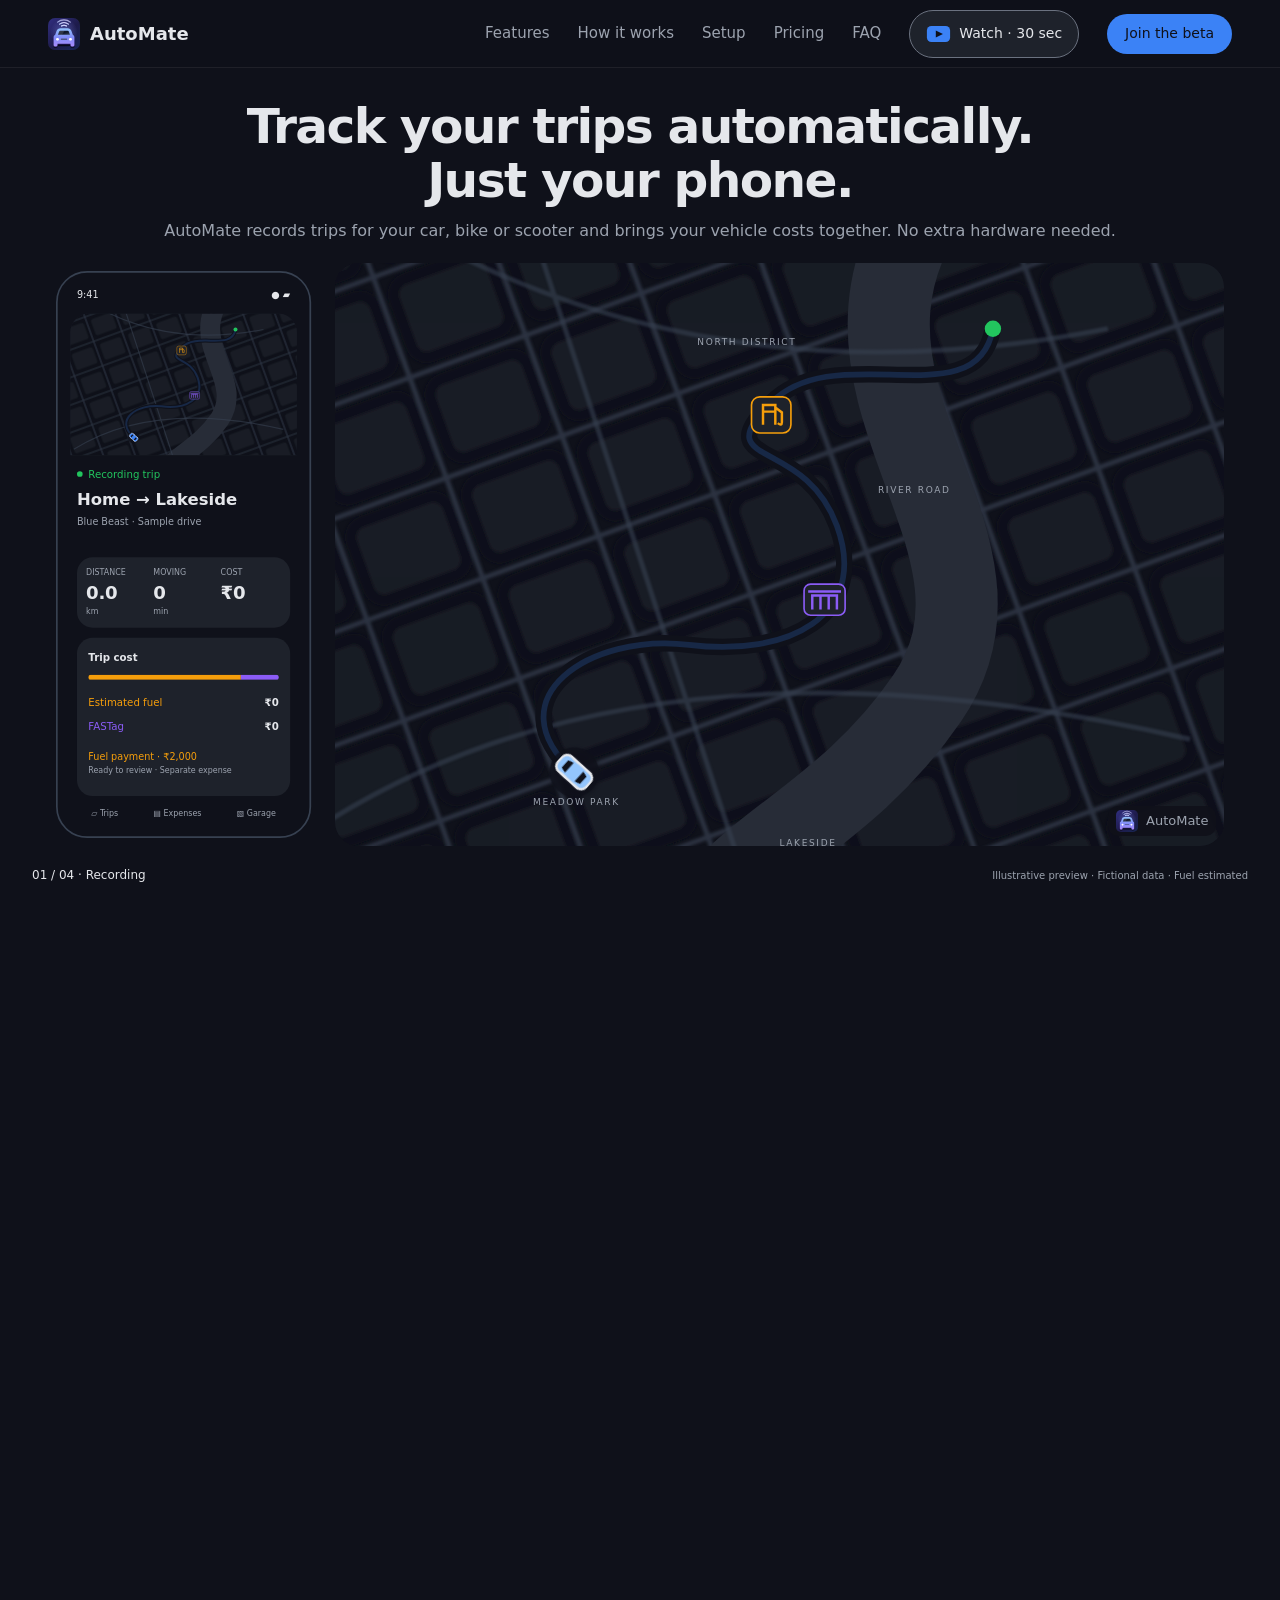
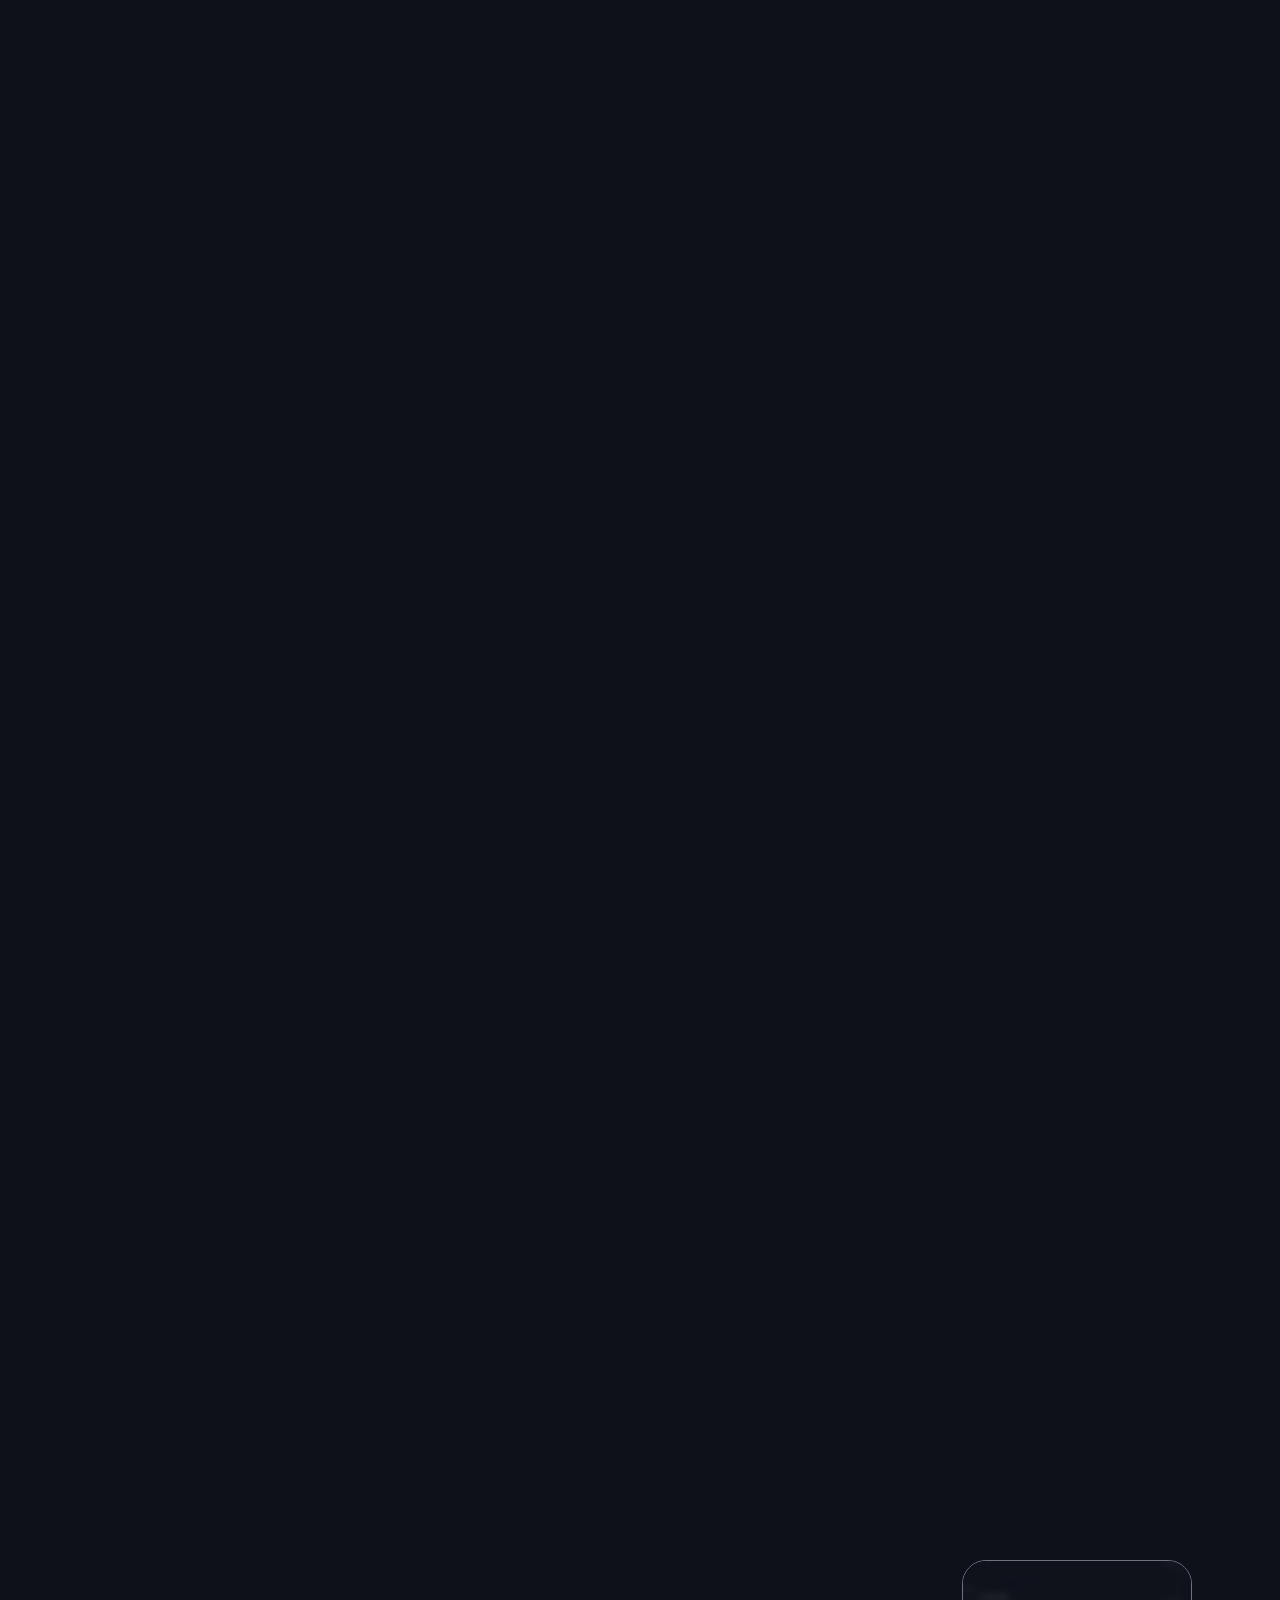
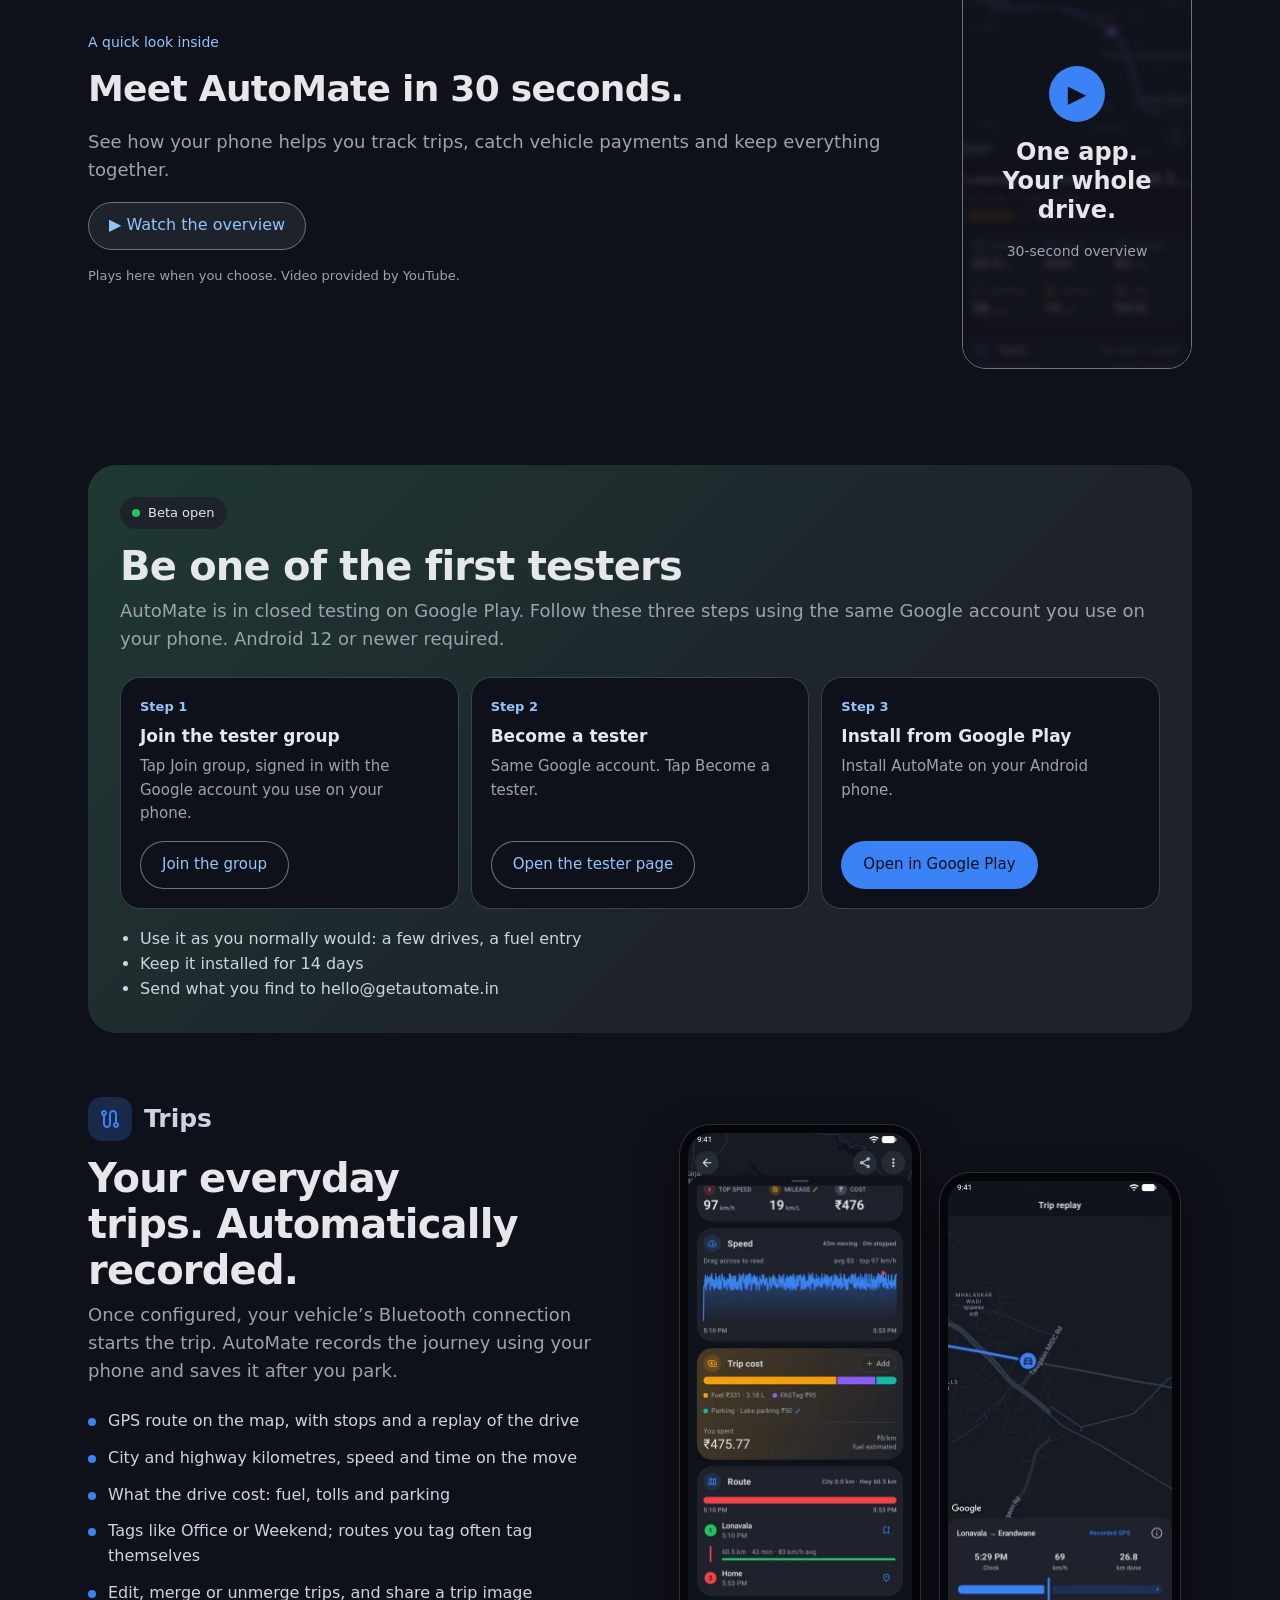
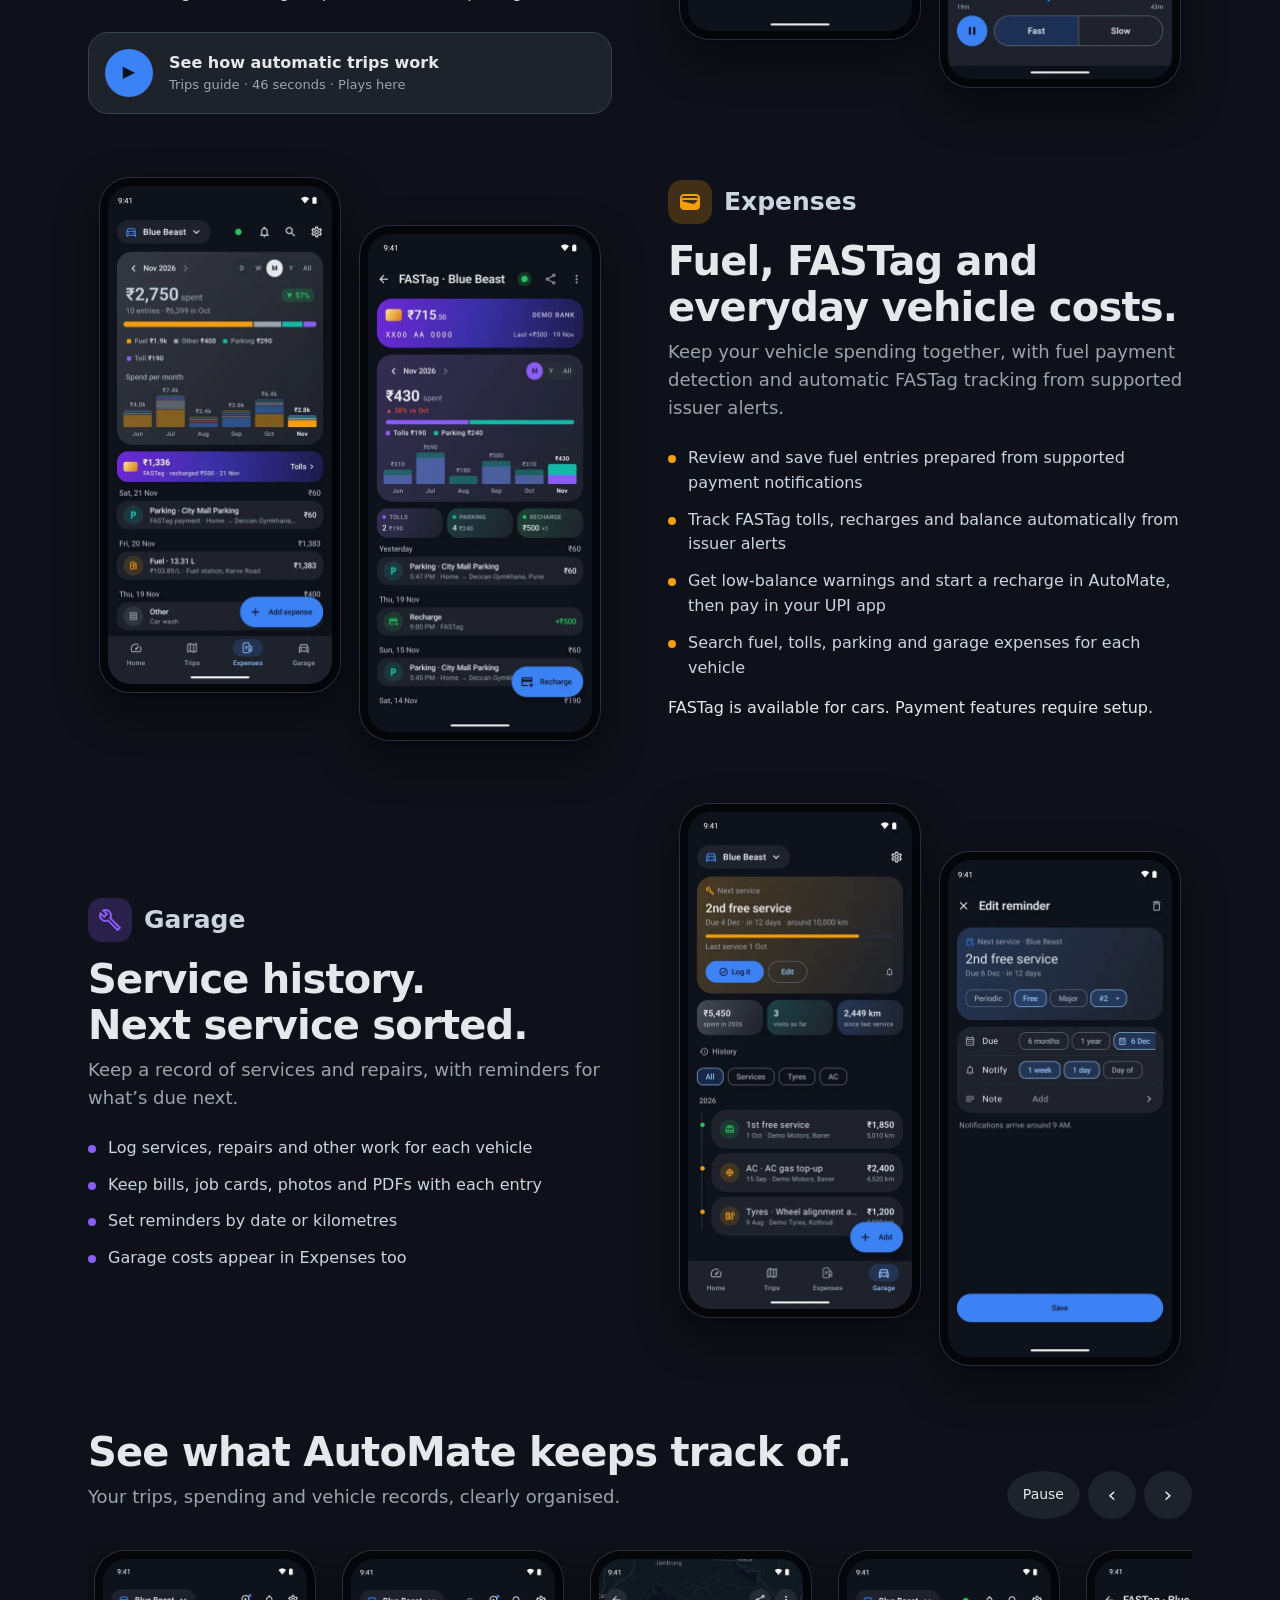
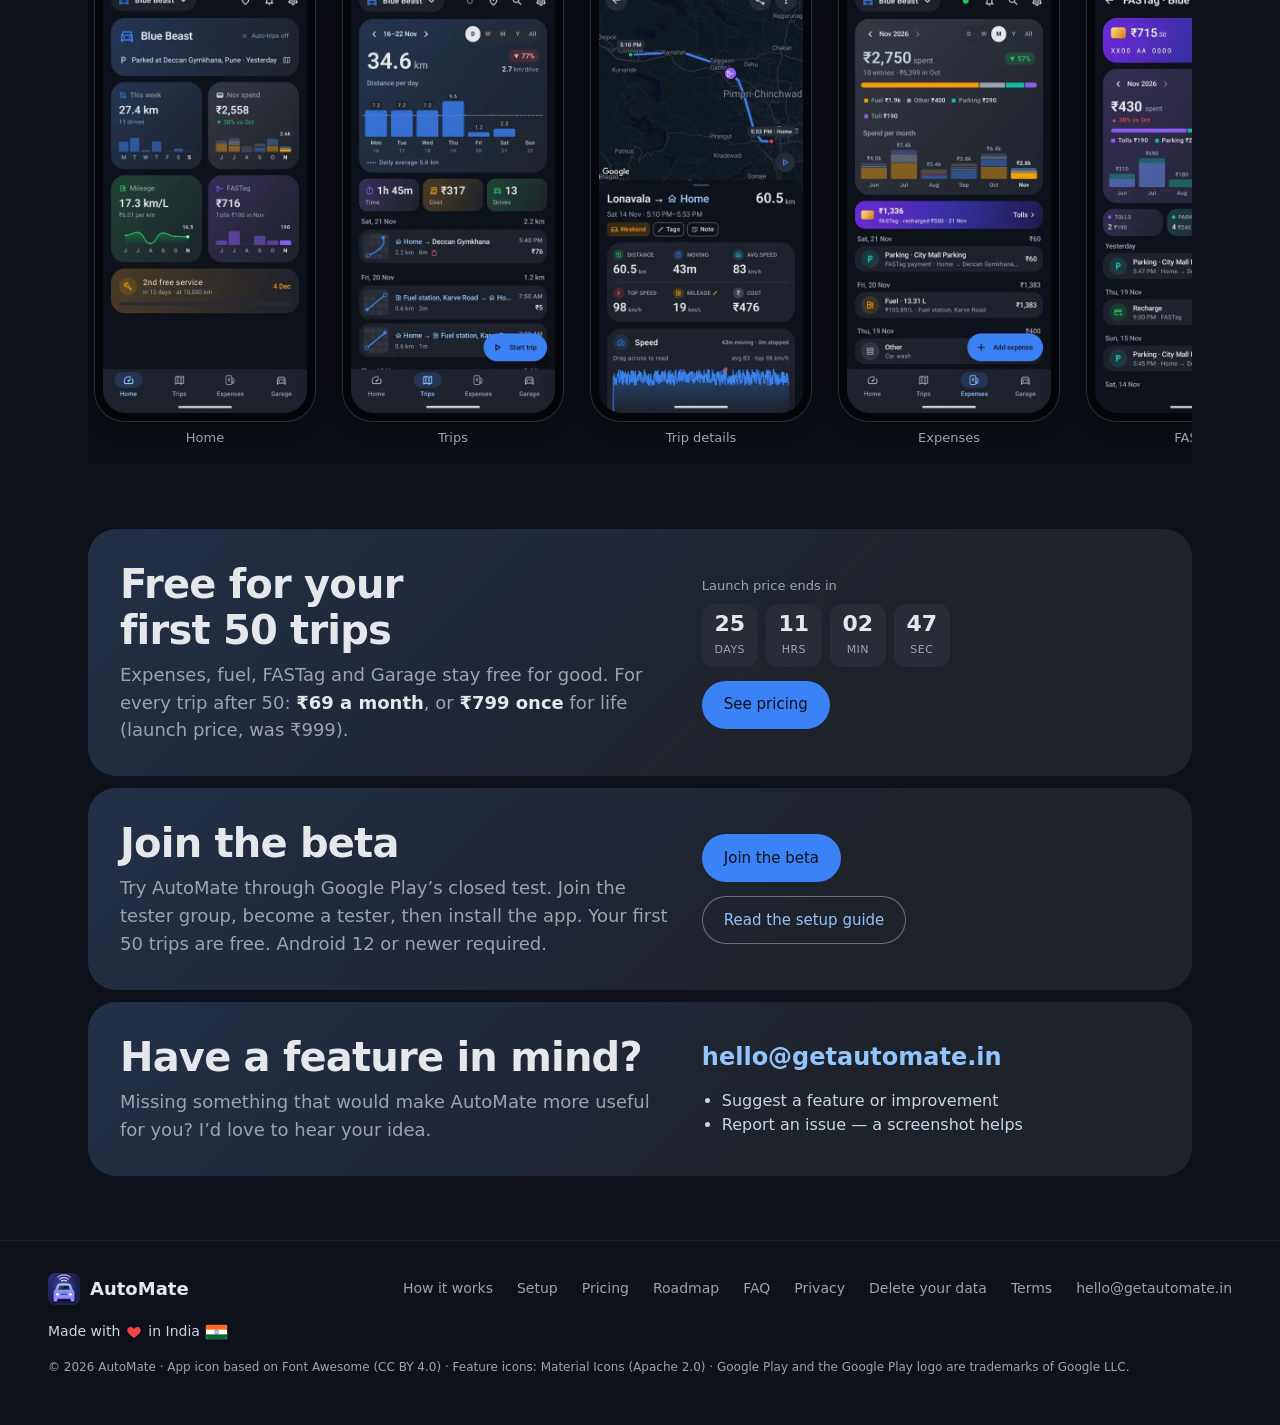
==== commit fa166503: "fix(site): correct social preview to 50 free trips" ====
--- a/site/index.html
+++ b/site/index.html
@@ -14,7 +14,7 @@
 <meta property="og:url" content="https://getautomate.in/">
 <meta property="og:site_name" content="AutoMate">
 <meta property="og:locale" content="en_IN">
-<meta property="og:image" content="https://getautomate.in/img/og.jpg">
+<meta property="og:image" content="https://getautomate.in/img/og.jpg?v=9339975a6293">
 <meta property="og:image:width" content="1200">
 <meta property="og:image:height" content="630">
 <meta property="og:image:alt" content="AutoMate: a mate for your auto. Trips and spending, tracked on your Android phone.">
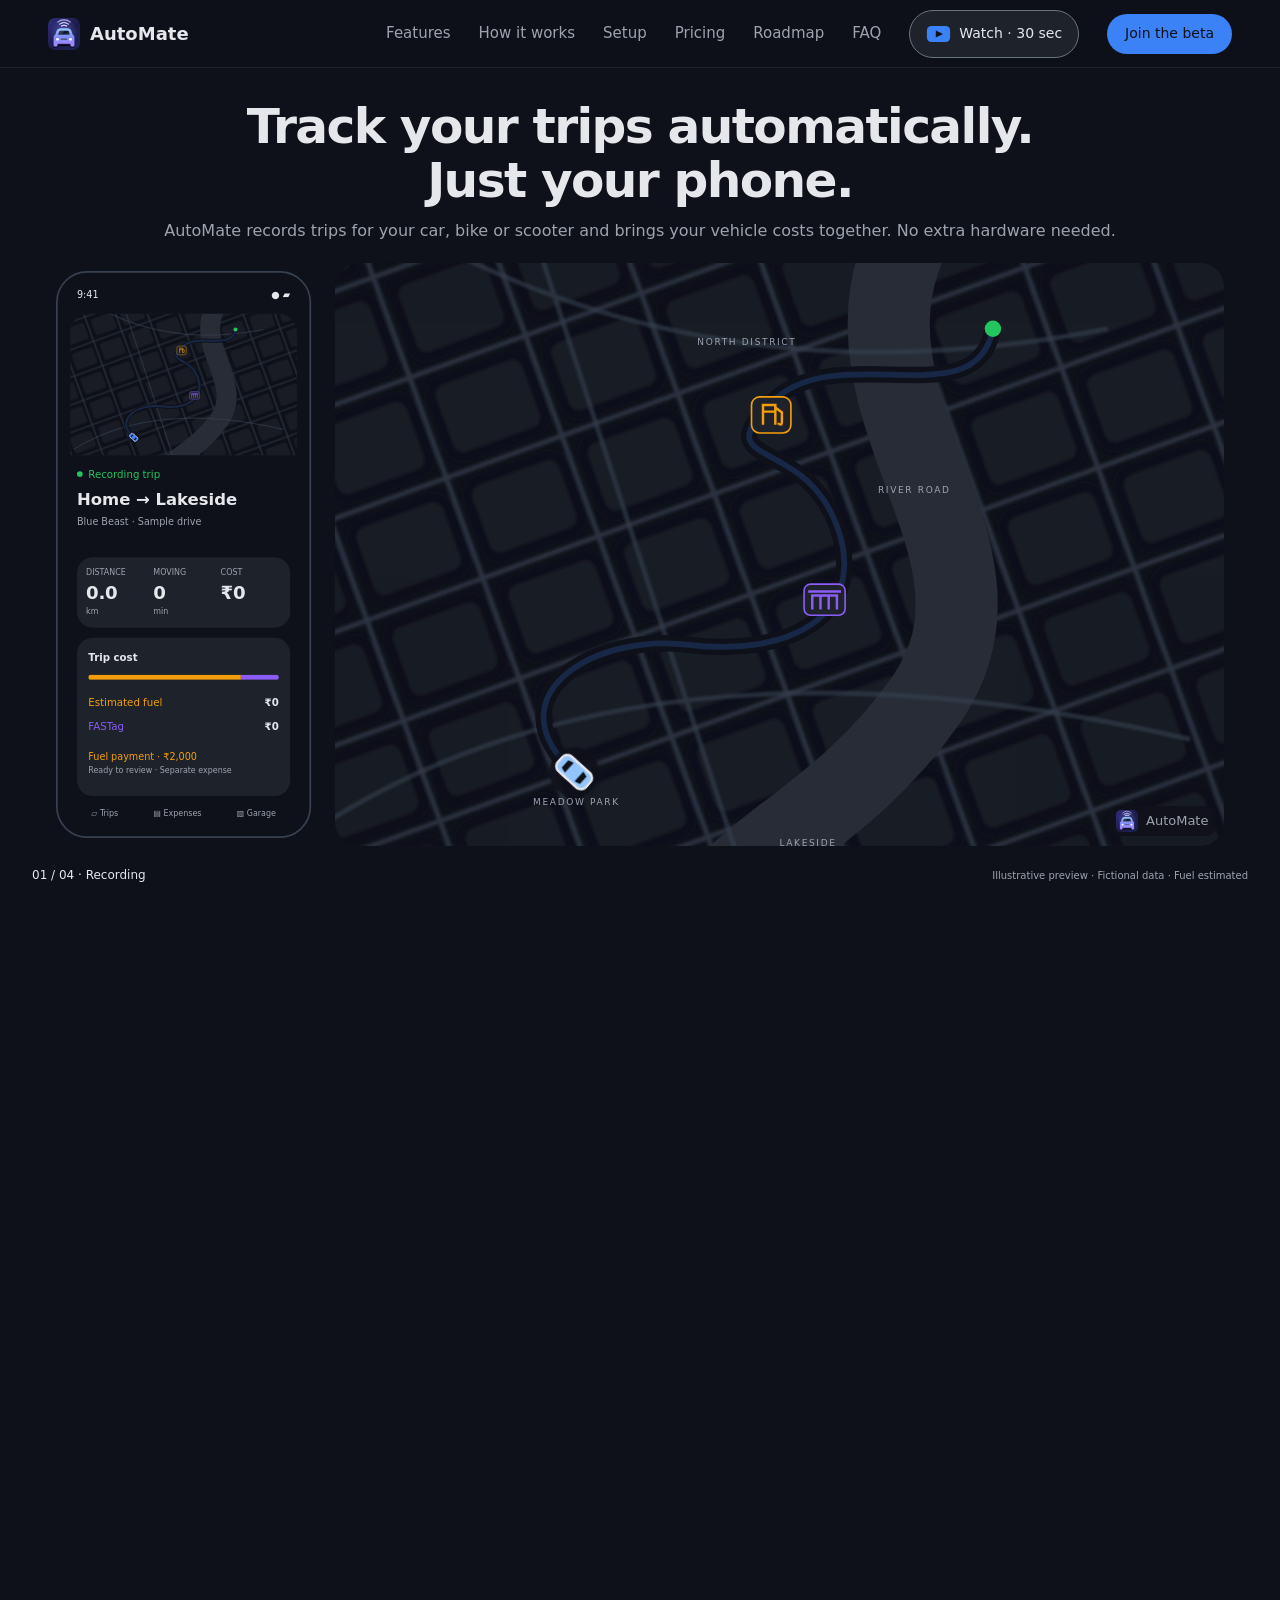
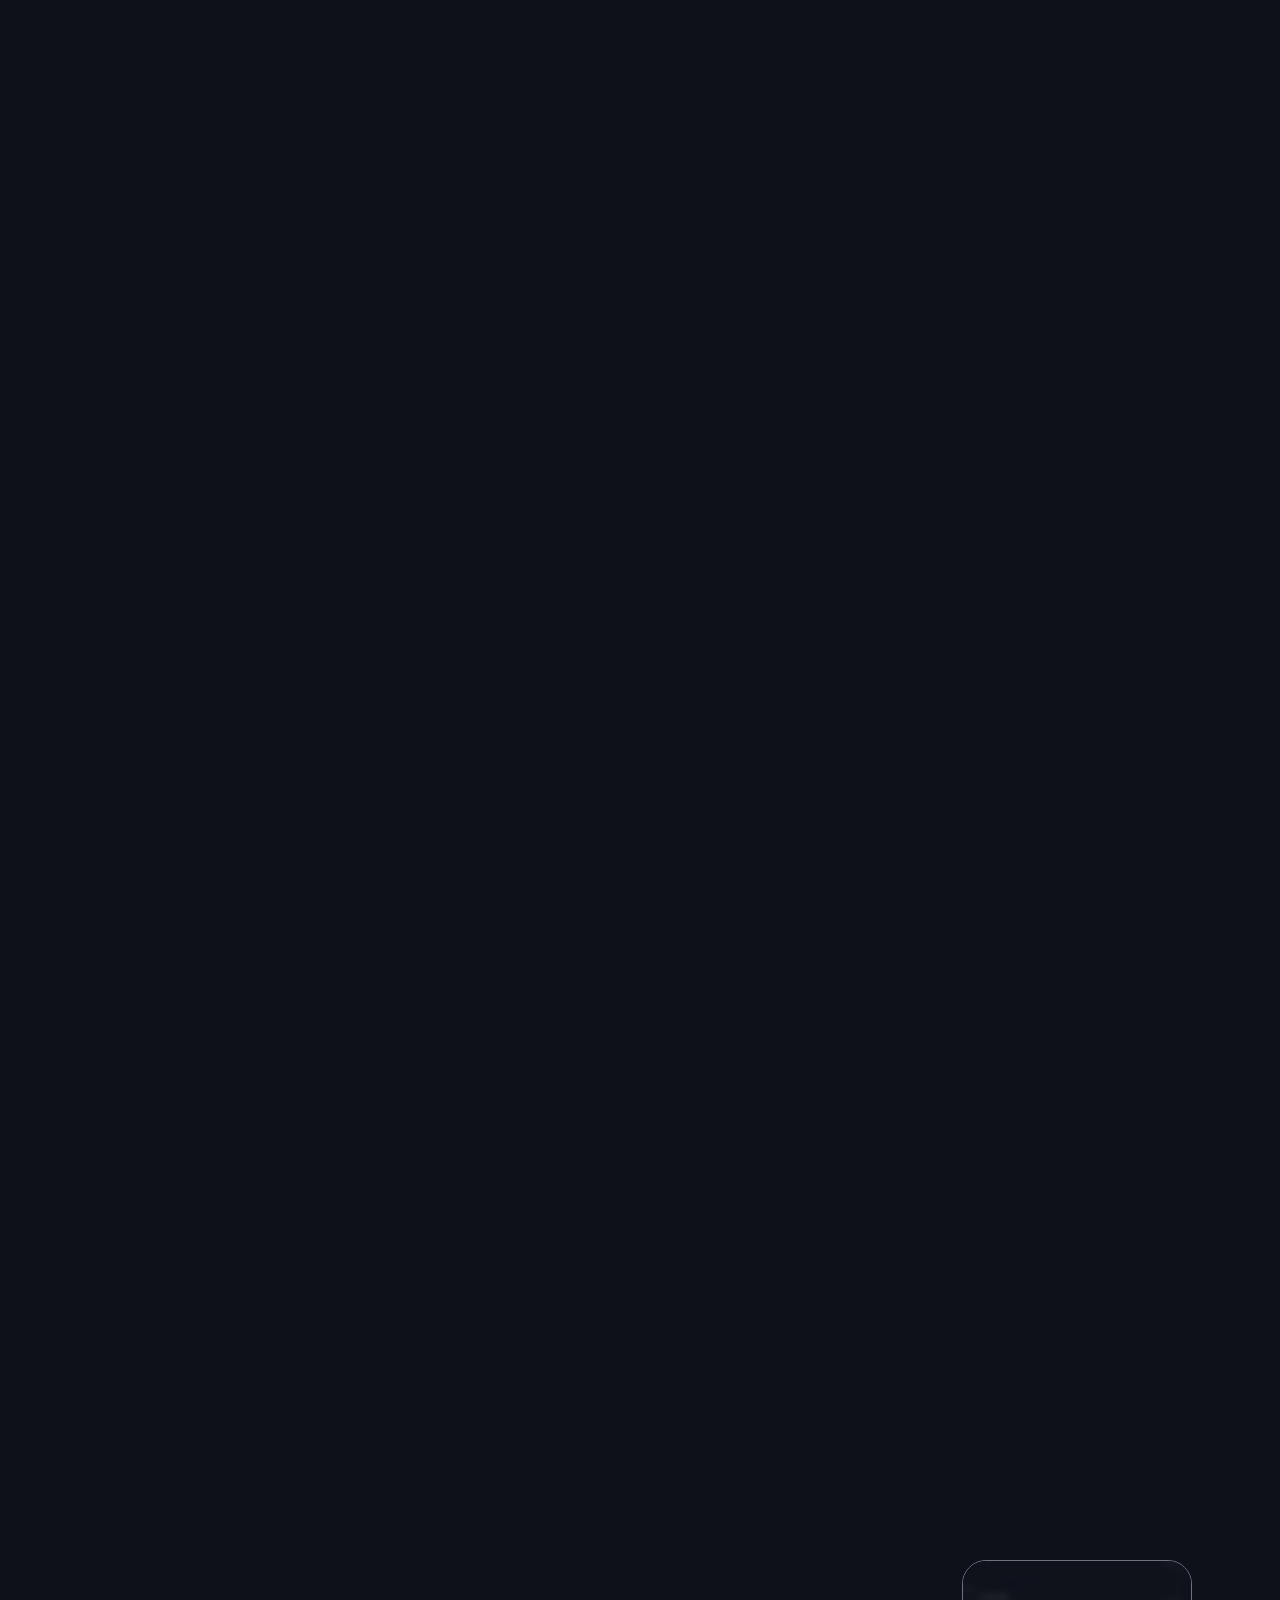
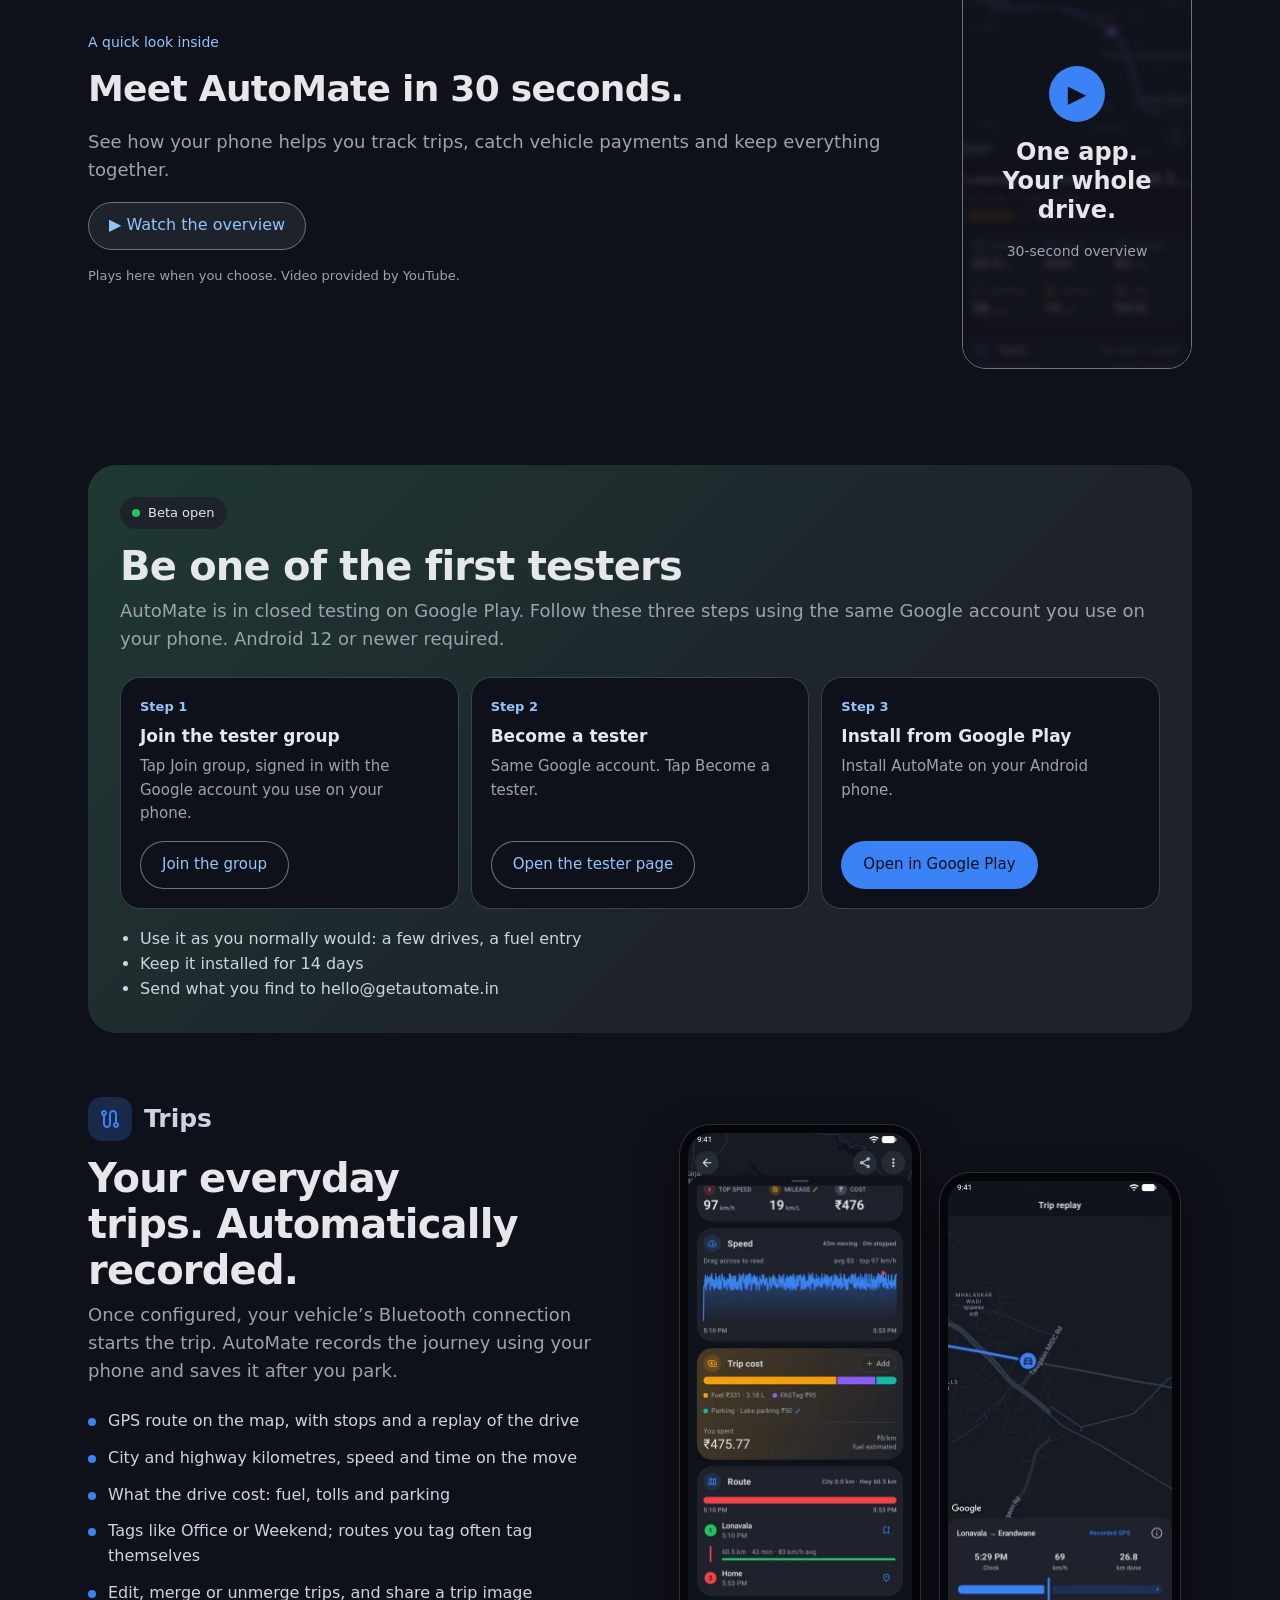
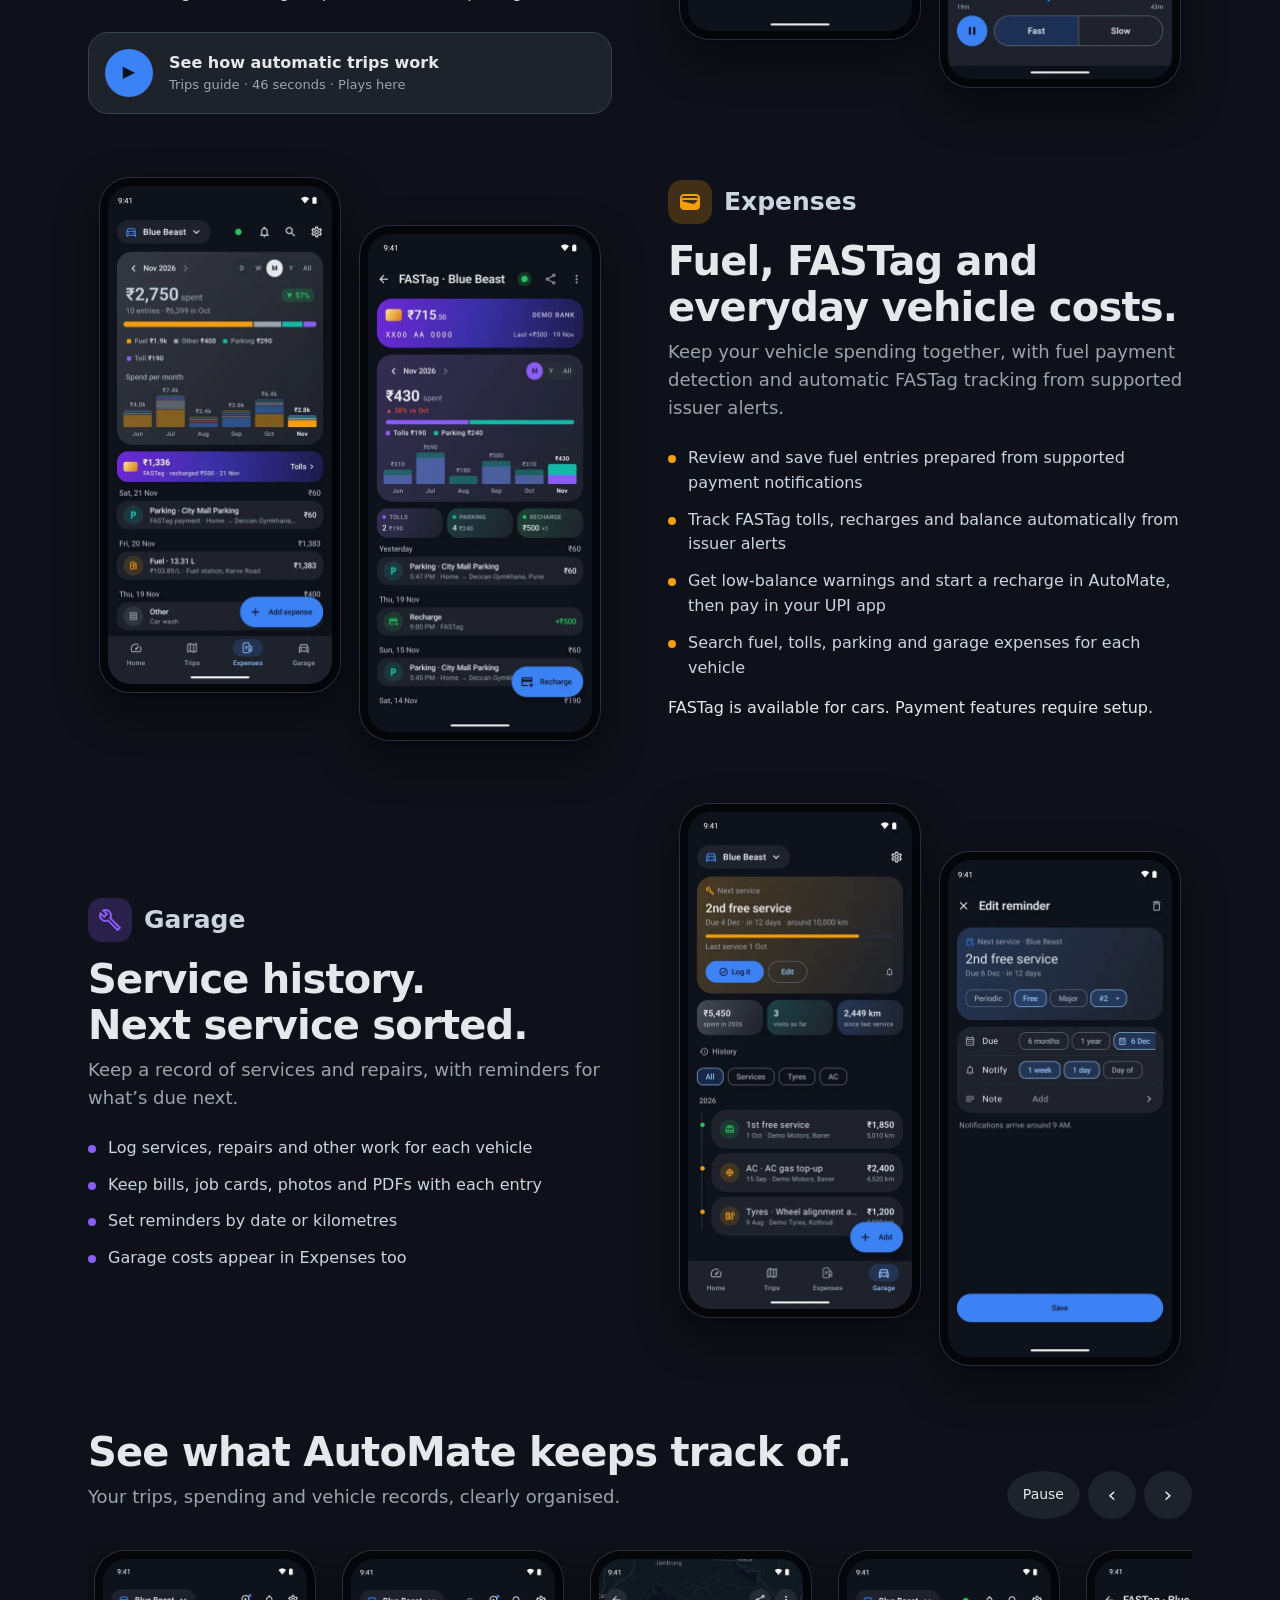
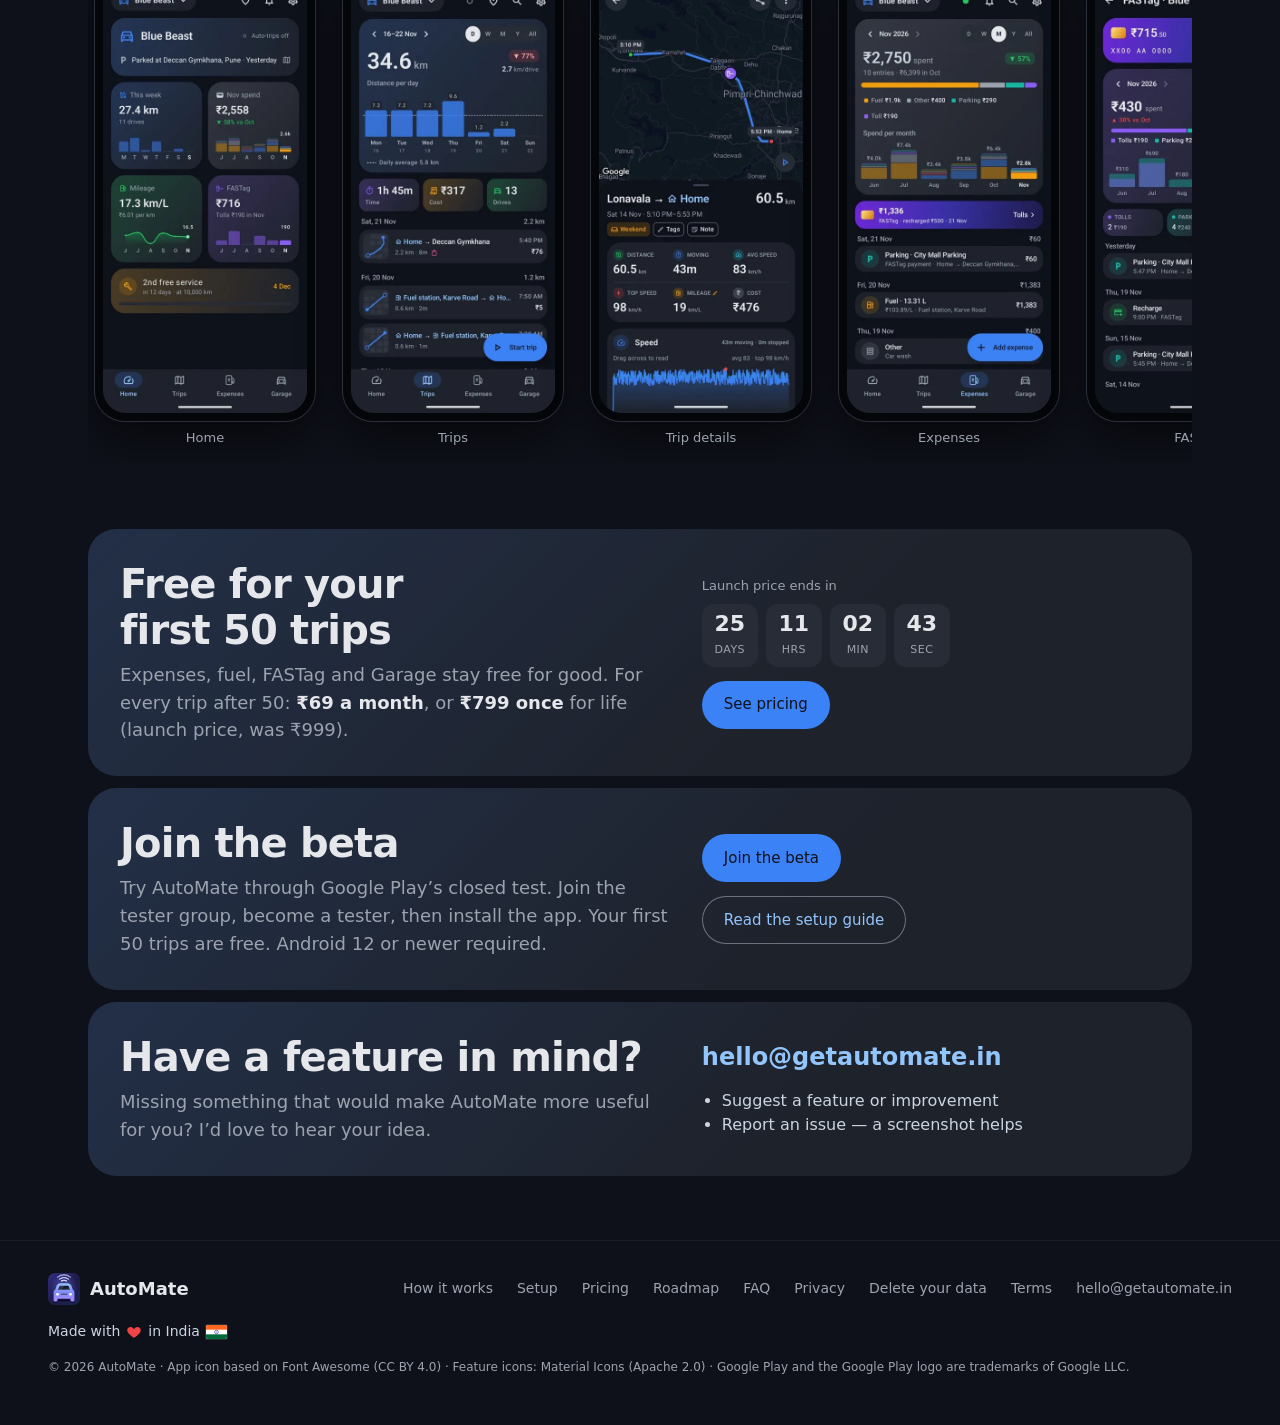
==== commit 24aeaecc: "feat(site): refresh roadmap and add header navigation" ====
--- a/site/index.html
+++ b/site/index.html
@@ -23,7 +23,7 @@
 <link rel="icon" href="favicon.svg" type="image/svg+xml">
 <link rel="icon" href="favicon-32.png" sizes="32x32" type="image/png">
 <link rel="apple-touch-icon" href="apple-touch-icon.png">
-<link rel="stylesheet" href="style.css?v=7d22a1d5b4ee">
+<link rel="stylesheet" href="style.css?v=8e901095cdcd">
 <link rel="stylesheet" href="trip-story.css?v=a7f72627d9d9">
 <link rel="stylesheet" href="video.css?v=45ad3bd97afd">
 <script type="application/ld+json">
@@ -90,7 +90,7 @@
 <header class="nav">
   <a class="logo" href="./"><img src="img/logo.svg" alt="" width="32" height="32">AutoMate</a>
   <nav class="links" aria-label="Main">
-    <a href="index.html#features">Features</a><a href="how-it-works.html">How it works</a><a href="setup.html">Setup</a><a href="pricing.html">Pricing</a><a href="faq.html">FAQ</a>
+    <a href="index.html#features">Features</a><a href="how-it-works.html">How it works</a><a href="setup.html">Setup</a><a href="pricing.html">Pricing</a><a href="roadmap.html">Roadmap</a><a href="faq.html">FAQ</a>
     <button class="nav-video" data-open-video aria-label="Watch the 30-second AutoMate video"><svg viewBox="0 0 28 20" aria-hidden="true"><rect x="1" y="1" width="26" height="18" rx="5"/><path d="m11 6 8 4-8 4z"/></svg><span>Watch · 30 sec</span></button>
     <a class="btn pri" href="index.html#beta">Join the beta</a>
   </nav>
--- a/site/style.css
+++ b/site/style.css
@@ -362,3 +362,26 @@
 
 .beta-row .btn{min-height:48px}.beta-sec .pill{background:var(--surface)}
 @media(max-width:760px){.beta-sec{margin:40px 16px 0;padding:24px}}
+
+/* Public roadmap B: icon-led cards with restrained semantic accents. */
+.rm .roadmap-grid{grid-template-columns:repeat(2,minmax(0,1fr));gap:24px}
+.page .roadmap-grid .card{padding:28px;display:grid;grid-template-columns:56px minmax(0,1fr);column-gap:20px;align-content:start;background:var(--surface);position:relative;isolation:isolate;cursor:default;transition:background-color 180ms ease,outline-color 180ms ease;outline:1px solid transparent;outline-offset:0}
+.page .roadmap-grid .badge{width:56px;height:56px;grid-row:span 2;margin:0;border-radius:16px;background:color-mix(in srgb,var(--feature-tone) 12%,transparent);color:var(--feature-tone)}
+.page .roadmap-grid .ico{width:32px;height:32px}
+.page .roadmap-grid h3{margin:0 0 8px}
+.page .roadmap-grid p{line-height:1.65}
+.roadmap-grid .card:nth-child(1),.roadmap-grid .card:nth-child(6){--feature-tone:var(--soft)}
+.roadmap-grid .card:nth-child(2),.roadmap-grid .card:nth-child(3){--feature-tone:var(--blue-text)}
+.roadmap-grid .card:nth-child(4){--feature-tone:var(--amber)}
+.roadmap-grid .card:nth-child(5){--feature-tone:var(--red)}
+/* State layer stays behind content, keeping text contrast unchanged. */
+.page .roadmap-grid .card::before{content:"";position:absolute;inset:0;border-radius:inherit;background:var(--text);opacity:0;z-index:-1;pointer-events:none;transition:opacity 180ms ease}
+.page .roadmap-grid .card:hover{transform:none;box-shadow:none}
+@media(hover:hover) and (pointer:fine){.page .roadmap-grid .card:hover{background:var(--high);outline-color:var(--outline)}.page .roadmap-grid .card:hover::before{opacity:.08}.page .roadmap-grid .card:hover p{color:var(--soft)}}
+.page .roadmap-grid .card:focus-visible{background:var(--high);outline:2px solid var(--blue-text);outline-offset:3px;transform:none;box-shadow:none}
+.page .roadmap-grid .card:focus-visible::before{opacity:.10}.page .roadmap-grid .card:focus-visible p{color:var(--soft)}
+.page .rm-ask{margin:48px 0 0;padding:32px;max-width:none;gap:24px}
+.page .rm-ask h2{font-size:30px}
+.page .rm-ask .mail{font-size:22px;overflow-wrap:anywhere}
+@media(max-width:760px){.rm .roadmap-grid{grid-template-columns:minmax(0,1fr);gap:16px}.page .roadmap-grid .card{padding:24px;grid-template-columns:48px minmax(0,1fr);column-gap:16px}.page .roadmap-grid .badge{width:48px;height:48px}.page .rm-ask{margin-top:40px;padding:24px;gap:24px}.page .rm-ask h2{font-size:28px}}
+@media(prefers-reduced-motion:reduce){.page .roadmap-grid .card,.page .roadmap-grid .card::before{transition:none}}
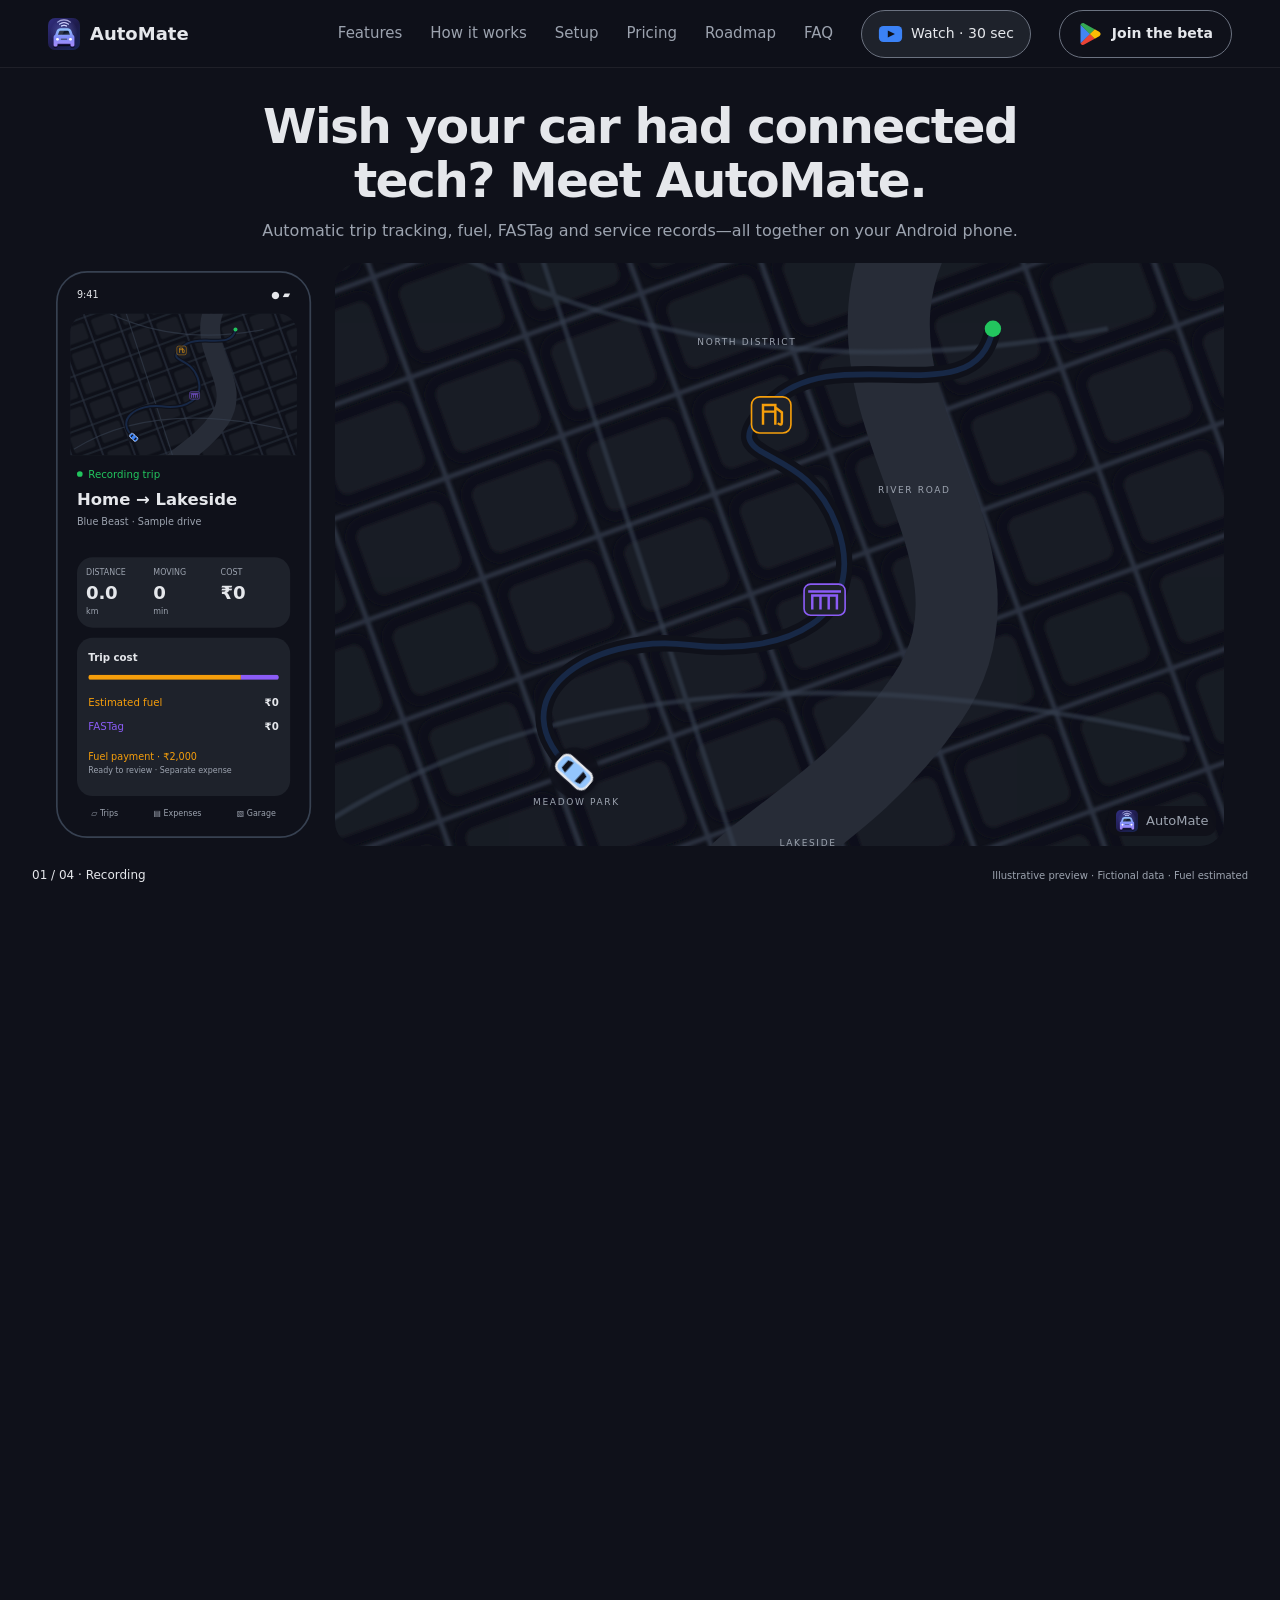
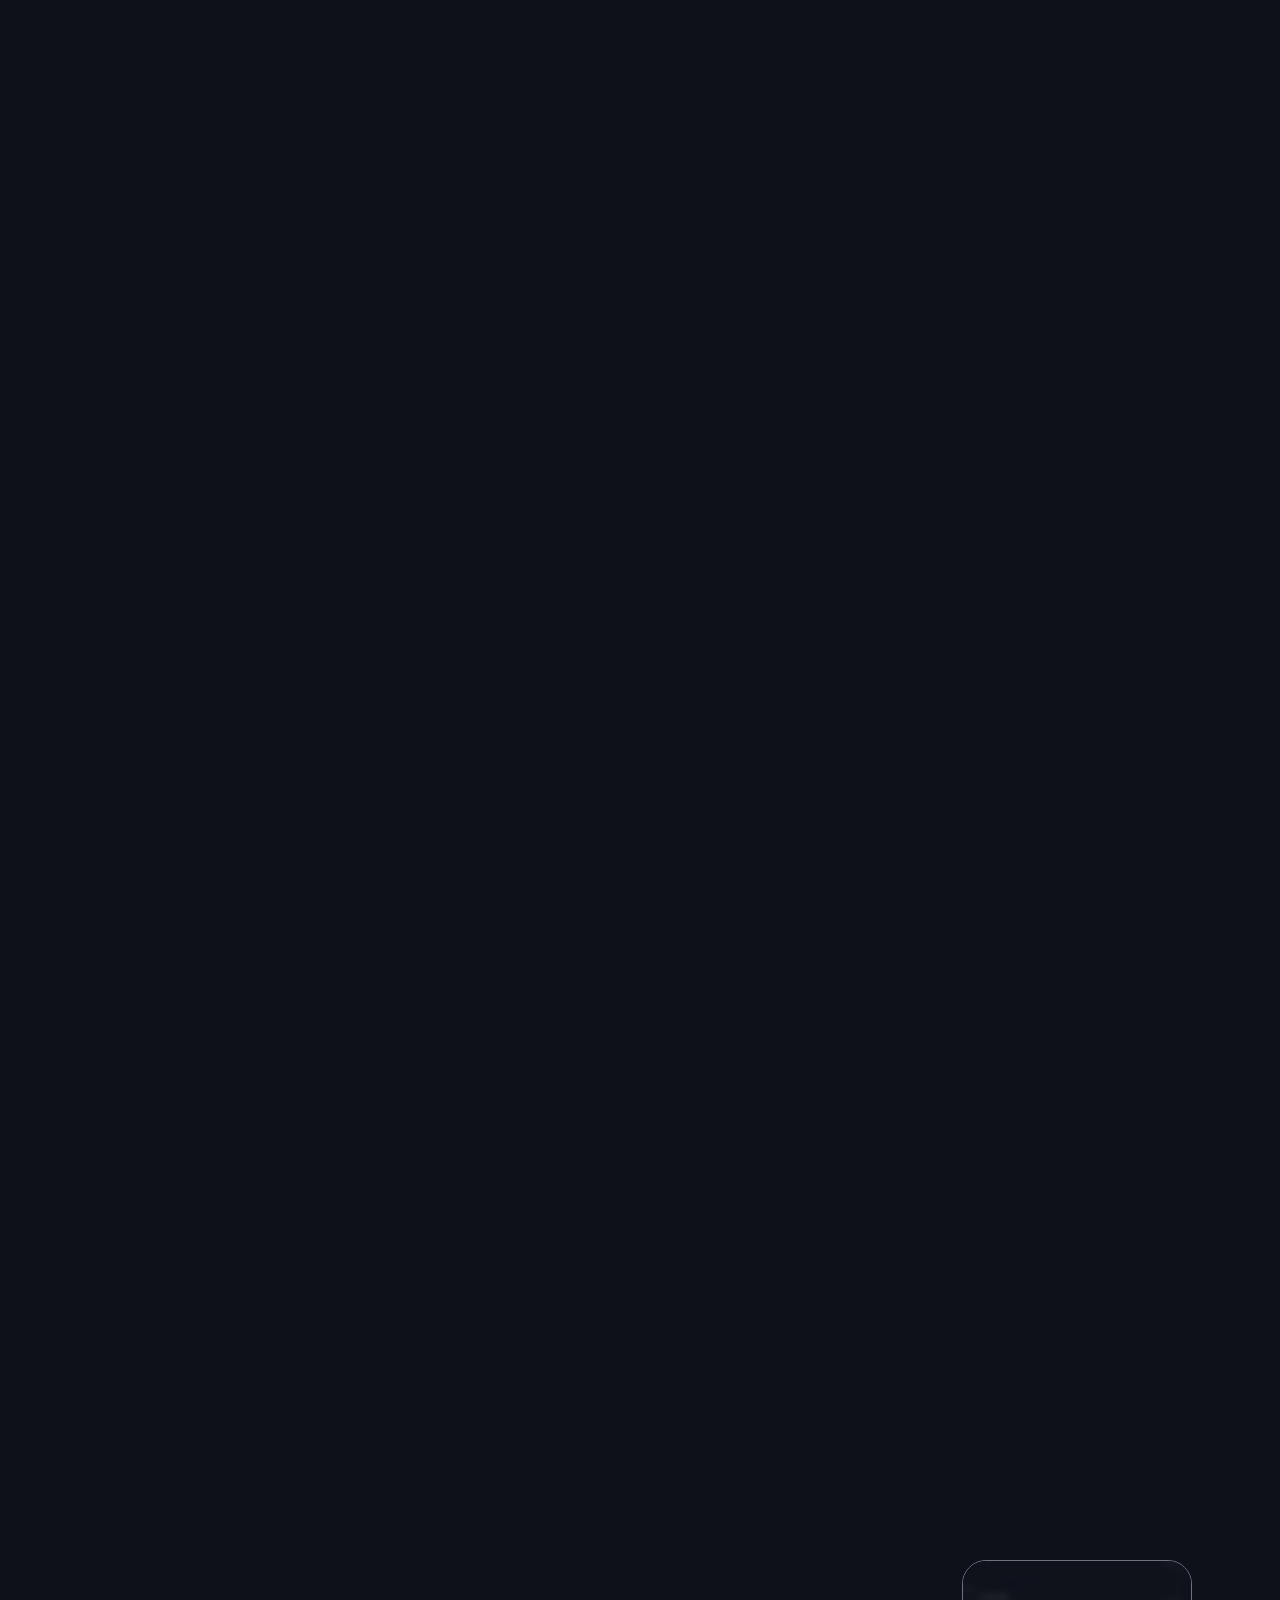
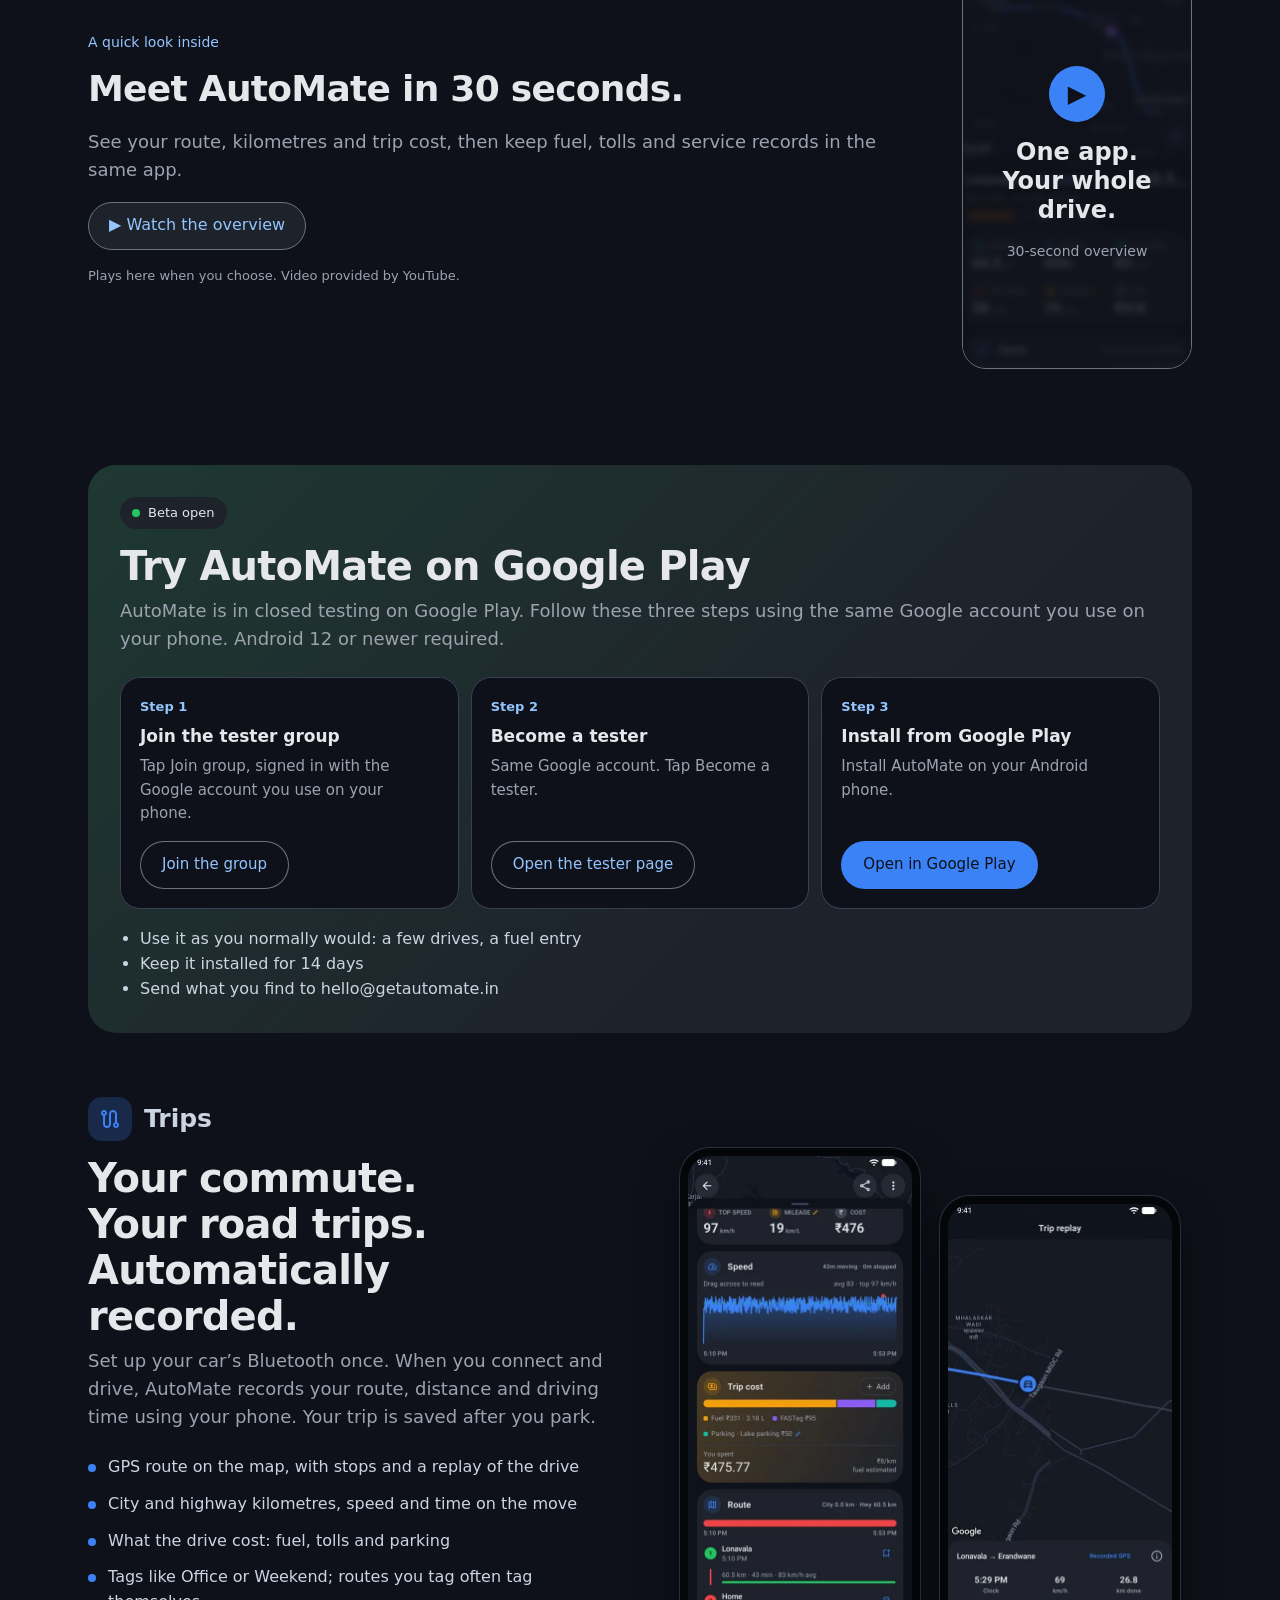
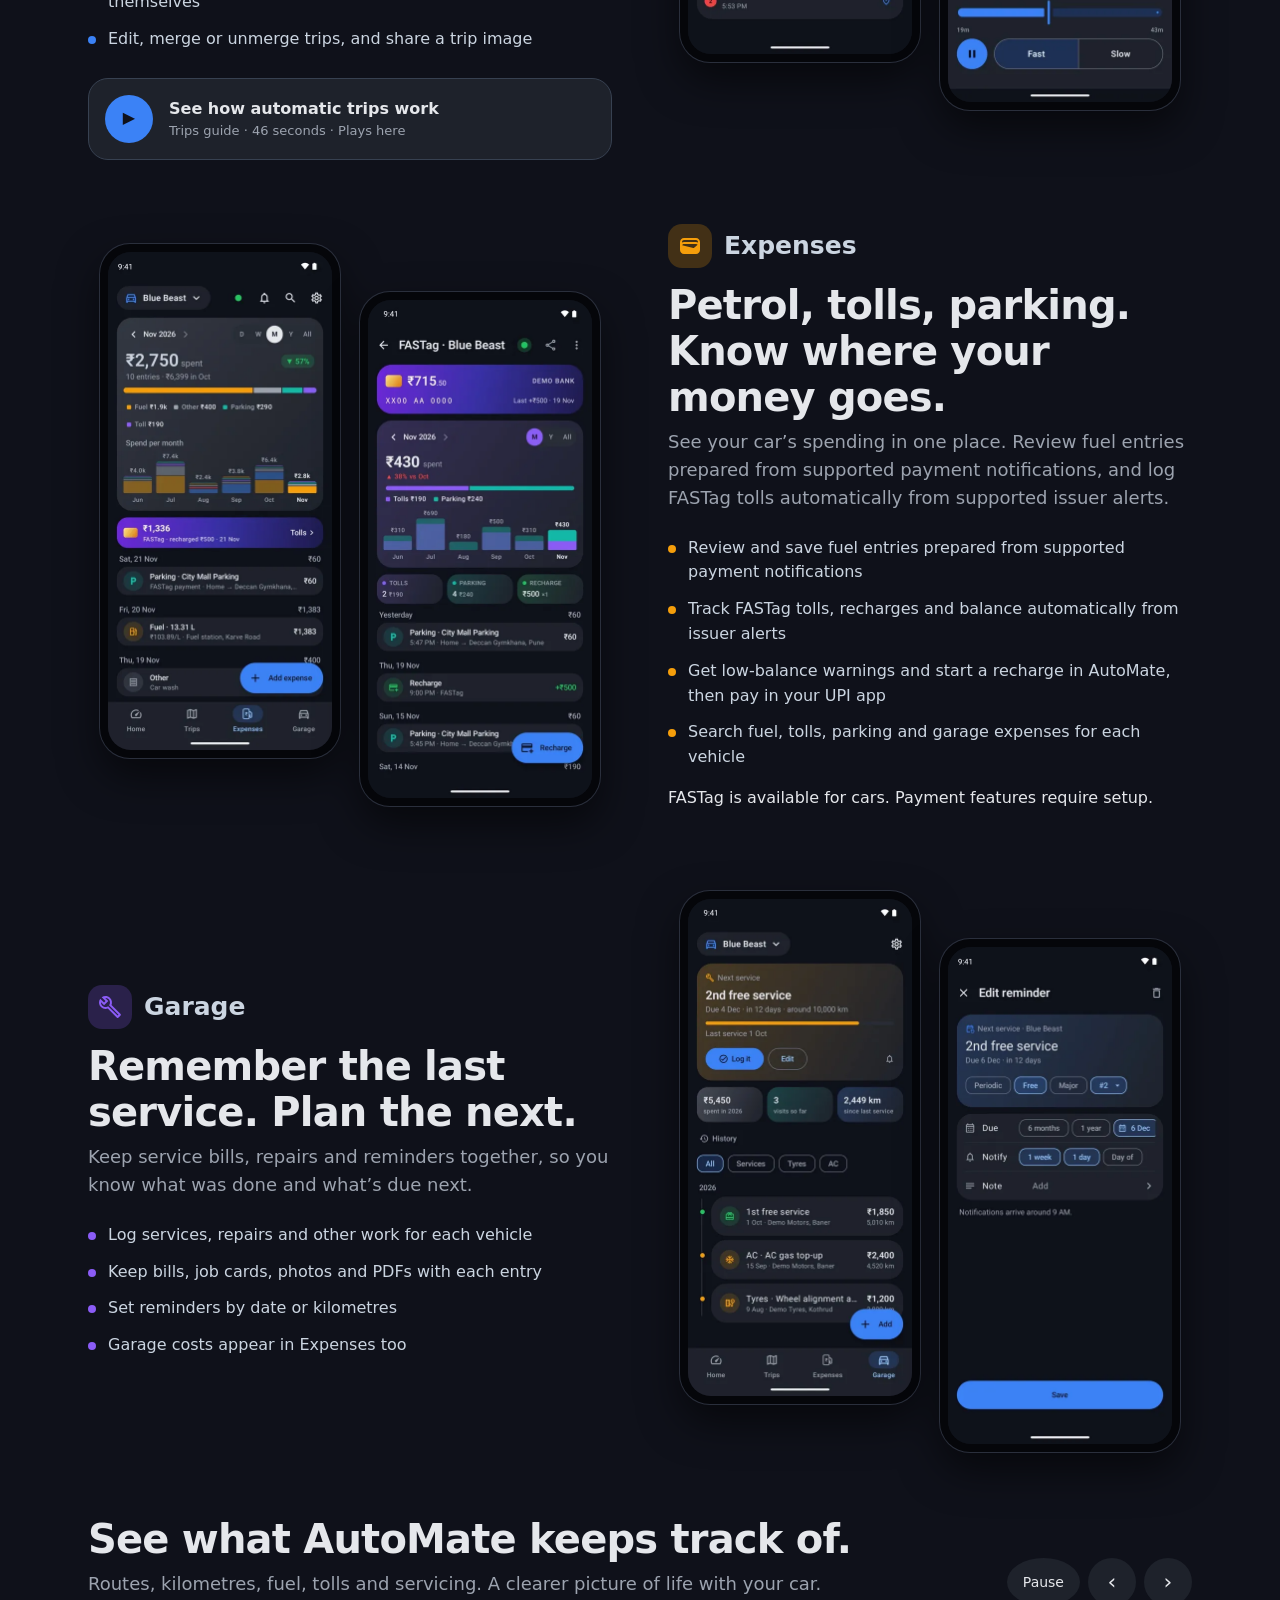
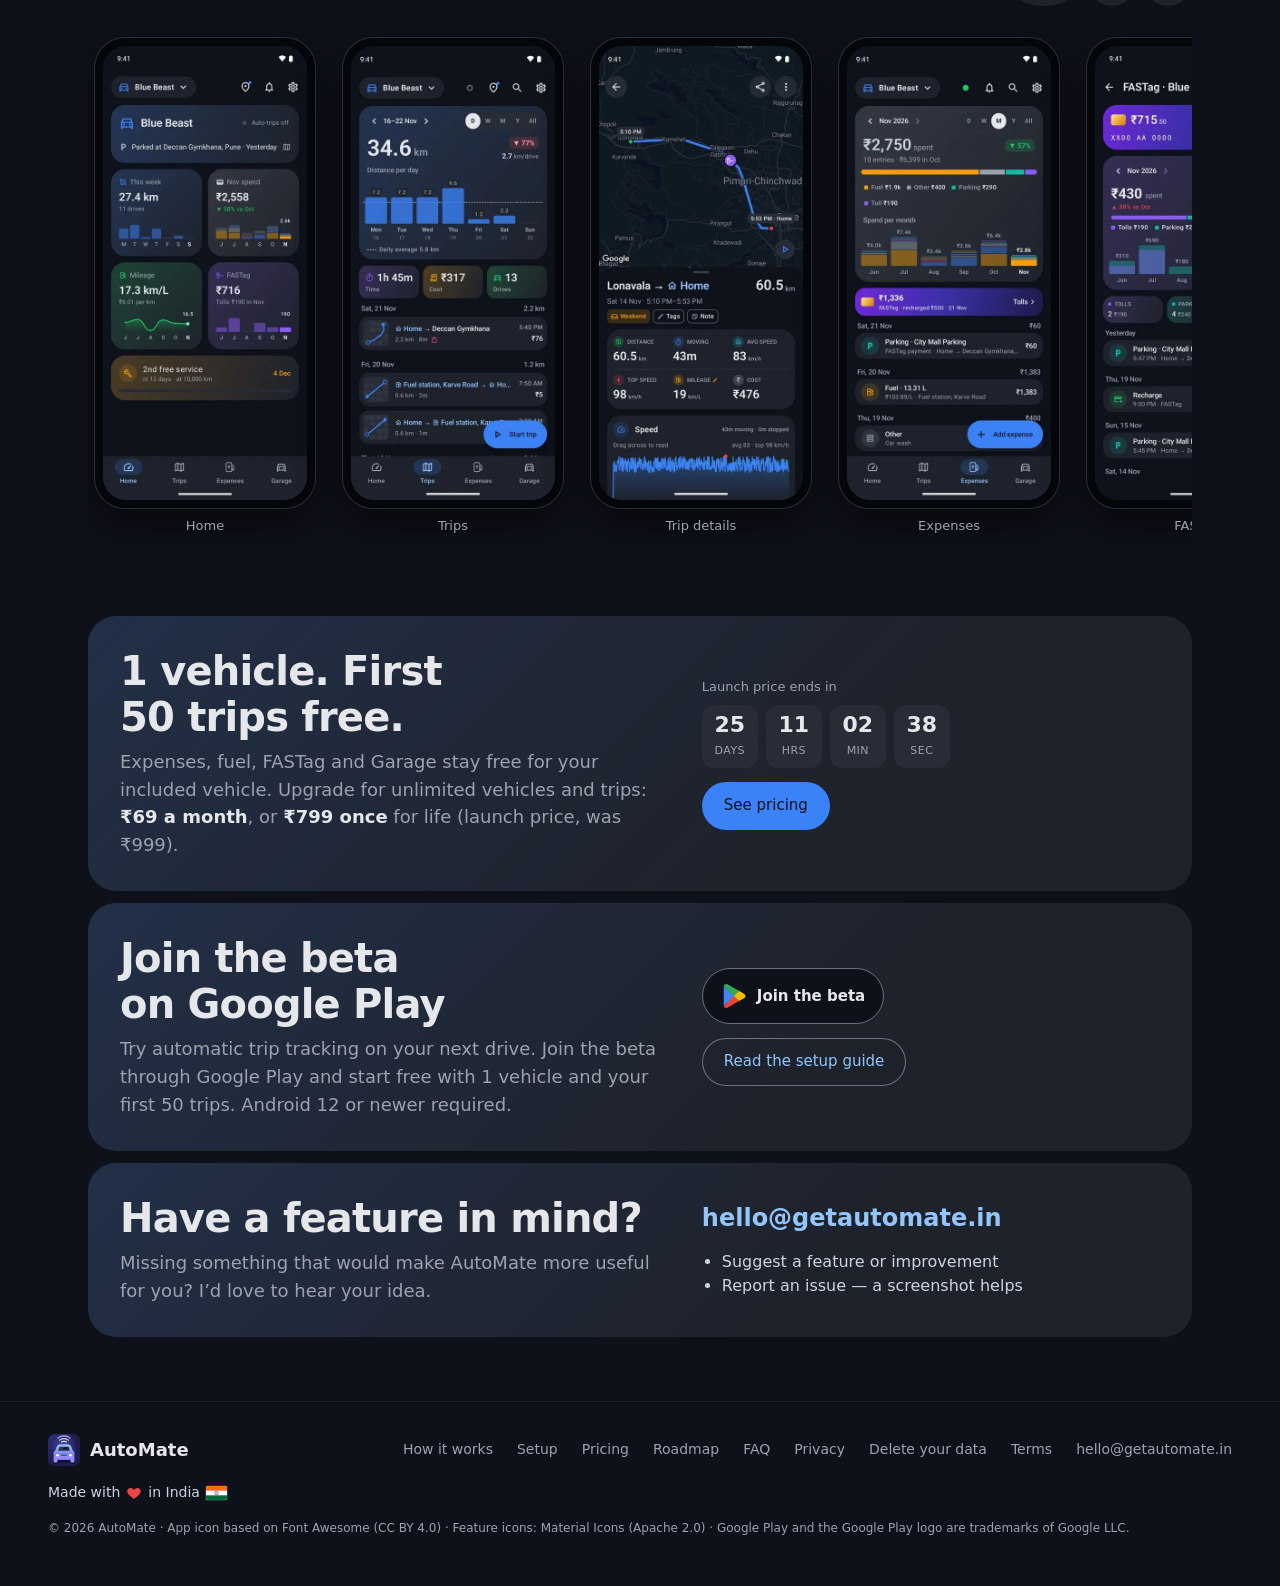
==== commit 9fe52d77: "feat(site): refresh pricing and connected-car messaging" ====
--- a/site/index.html
+++ b/site/index.html
@@ -3,12 +3,12 @@
 <head>
 <meta charset="utf-8">
 <meta name="viewport" content="width=device-width, initial-scale=1">
-<title>AutoMate · a mate for your auto</title>
-<meta name="description" content="Track trips automatically for your car, bike or scooter with AutoMate. Just your Android phone, no extra hardware. Easy setup, vehicle costs together, and records kept on your device. First 50 trips free.">
+<title>AutoMate · Automatic trip tracking for your car</title>
+<meta name="description" content="No connected car tech? Track your drives with your Android phone. Keep routes, fuel, FASTag and service records together. Start free with 1 vehicle and 50 trips.">
 <meta name="theme-color" content="#0F111A">
 <meta name="color-scheme" content="dark">
-<meta property="og:title" content="AutoMate · a mate for your auto">
-<meta property="og:description" content="Track trips automatically for your car, bike or scooter with AutoMate. Just your Android phone, no extra hardware. Easy setup, vehicle costs together, and records kept on your device. First 50 trips free.">
+<meta property="og:title" content="AutoMate · Automatic trip tracking for your car">
+<meta property="og:description" content="No connected car tech? Track your drives with your Android phone. Keep routes, fuel, FASTag and service records together. Start free with 1 vehicle and 50 trips.">
 <meta property="og:type" content="website">
 <link rel="canonical" href="https://getautomate.in/">
 <meta property="og:url" content="https://getautomate.in/">
@@ -23,8 +23,8 @@
 <link rel="icon" href="favicon.svg" type="image/svg+xml">
 <link rel="icon" href="favicon-32.png" sizes="32x32" type="image/png">
 <link rel="apple-touch-icon" href="apple-touch-icon.png">
-<link rel="stylesheet" href="style.css?v=8e901095cdcd">
-<link rel="stylesheet" href="trip-story.css?v=a7f72627d9d9">
+<link rel="stylesheet" href="style.css?v=afc2ad5cd2ea">
+<link rel="stylesheet" href="trip-story.css?v=7c8b9bc4bd23">
 <link rel="stylesheet" href="video.css?v=45ad3bd97afd">
 <script type="application/ld+json">
 {
@@ -62,19 +62,19 @@
    "offers": [
     {
      "@type": "Offer",
-     "name": "Free: first 50 trips",
+     "name": "Free: 1 vehicle and first 50 trips",
      "price": "0",
      "priceCurrency": "INR"
     },
     {
      "@type": "Offer",
-     "name": "Monthly",
+     "name": "Monthly: unlimited vehicles and trips",
      "price": "69",
      "priceCurrency": "INR"
     },
     {
      "@type": "Offer",
-     "name": "Lifetime",
+     "name": "Lifetime: unlimited vehicles and trips",
      "price": "999",
      "priceCurrency": "INR"
     }
@@ -92,15 +92,15 @@
   <nav class="links" aria-label="Main">
     <a href="index.html#features">Features</a><a href="how-it-works.html">How it works</a><a href="setup.html">Setup</a><a href="pricing.html">Pricing</a><a href="roadmap.html">Roadmap</a><a href="faq.html">FAQ</a>
     <button class="nav-video" data-open-video aria-label="Watch the 30-second AutoMate video"><svg viewBox="0 0 28 20" aria-hidden="true"><rect x="1" y="1" width="26" height="18" rx="5"/><path d="m11 6 8 4-8 4z"/></svg><span>Watch · 30 sec</span></button>
-    <a class="btn pri" href="index.html#beta">Join the beta</a>
+    <a class="btn beta-cta" aria-label="Join the beta on Google Play" href="index.html#beta"><img src="img/google-play.svg" width="24" height="24" alt="" aria-hidden="true"><span>Join the beta</span></a>
   </nav>
 </header>
 <main id="main">
-<svg class="sprite" aria-hidden="true"><symbol id="story-route" viewBox="0 0 24 24"><path d="M19,15.18V7c0-2.21-1.79-4-4-4s-4,1.79-4,4v10c0,1.1-0.9,2-2,2s-2-0.9-2-2V8.82C8.16,8.4,9,7.3,9,6c0-1.66-1.34-3-3-3 S3,4.34,3,6c0,1.3,0.84,2.4,2,2.82V17c0,2.21,1.79,4,4,4s4-1.79,4-4V7c0-1.1,0.9-2,2-2s2,0.9,2,2v8.18c-1.16,0.41-2,1.51-2,2.82 c0,1.66,1.34,3,3,3s3-1.34,3-3C21,16.7,20.16,15.6,19,15.18z M6,7C5.45,7,5,6.55,5,6s0.45-1,1-1s1,0.45,1,1S6.55,7,6,7z M18,19 c-0.55,0-1-0.45-1-1s0.45-1,1-1s1,0.45,1,1S18.55,19,18,19z"/></symbol><symbol id="story-wallet" viewBox="0 0 24 24"><path d="M18,4H6C3.79,4,2,5.79,2,8v8c0,2.21,1.79,4,4,4h12c2.21,0,4-1.79,4-4V8C22,5.79,20.21,4,18,4z M16.14,13.77 c-0.24,0.2-0.57,0.28-0.88,0.2L4.15,11.25C4.45,10.52,5.16,10,6,10h12c0.67,0,1.26,0.34,1.63,0.84L16.14,13.77z M6,6h12 c1.1,0,2,0.9,2,2v0.55C19.41,8.21,18.73,8,18,8H6C5.27,8,4.59,8.21,4,8.55V8C4,6.9,4.9,6,6,6z"/></symbol><symbol id="story-local-gas-station" viewBox="0 0 24 24"><path d="m19.77 7.23.01-.01-3.72-3.72L15 4.56l2.11 2.11c-.94.36-1.61 1.26-1.61 2.33 0 1.38 1.12 2.5 2.5 2.5.36 0 .69-.08 1-.21v7.21c0 .55-.45 1-1 1s-1-.45-1-1V14c0-1.1-.9-2-2-2h-1V5c0-1.1-.9-2-2-2H6c-1.1 0-2 .9-2 2v16h10v-7.5h1.5v5c0 1.38 1.12 2.5 2.5 2.5s2.5-1.12 2.5-2.5V9c0-.69-.28-1.32-.73-1.77zM12 13.5V19H6v-7h6v1.5zm0-3.5H6V5h6v5zm6 0c-.55 0-1-.45-1-1s.45-1 1-1 1 .45 1 1-.45 1-1 1z"/></symbol><symbol id="story-toll" viewBox="0 0 24 24"><path d="M4 9h4a1 1 0 0 1 1 1v11H3V10a1 1 0 0 1 1-1zM2 9h8L9 5H3z" fill="none" stroke="currentColor" stroke-width="1.6" stroke-linejoin="round"/><path d="M9 13h12" fill="none" stroke="currentColor" stroke-width="2.2" stroke-linecap="round"/></symbol><symbol id="story-receipt-long" viewBox="0 0 24 24"><path d="M19.5,3.5L18,2l-1.5,1.5L15,2l-1.5,1.5L12,2l-1.5,1.5L9,2L7.5,3.5L6,2v14H3v3c0,1.66,1.34,3,3,3h12c1.66,0,3-1.34,3-3V2 L19.5,3.5z M15,20H6c-0.55,0-1-0.45-1-1v-1h10V20z M19,19c0,0.55-0.45,1-1,1s-1-0.45-1-1v-3H8V5h11V19z"/><rect height="2" width="6" x="9" y="7"/><rect height="2" width="2" x="16" y="7"/><rect height="2" width="6" x="9" y="10"/><rect height="2" width="2" x="16" y="10"/></symbol><symbol id="story-time" viewBox="0 0 24 24"><path d="M12 2a10 10 0 1 0 0 20 10 10 0 0 0 0-20m0 2a8 8 0 1 1 0 16 8 8 0 0 1 0-16m-1 3v6l5 3 1-1.7-4-2.3V7z"/></symbol></svg><svg class="sprite" aria-hidden="true"><symbol id="story-place" viewBox="0 0 24 24"><path d="M12 12c-1.1 0-2-.9-2-2s.9-2 2-2 2 .9 2 2-.9 2-2 2zm6-1.8C18 6.57 15.35 4 12 4s-6 2.57-6 6.2c0 2.34 1.95 5.44 6 9.14 4.05-3.7 6-6.8 6-9.14zM12 2c4.2 0 8 3.22 8 8.2 0 3.32-2.67 7.25-8 11.8-5.33-4.55-8-8.48-8-11.8C4 5.22 7.8 2 12 2z"/></symbol></svg><section id="trip-story" aria-label="Follow a sample AutoMate trip"><section class="drive-track journey-track" id="journey"><div class="drive-stage stage"><div class="map-decorations"><div class="map-notice" id="mapNotice" role="status" aria-live="polite"><span class="notice-icon" id="noticeIcon"></span><div><strong id="noticeTitle"></strong><small id="noticeDetail"></small></div></div><div class="map-brand" id="mapBrand"><img src="img/logo.svg" alt="" width="22" height="22"><span>AutoMate</span></div></div><div class="map-shade"></div><header class="fixed-intro"><h1>Track your trips automatically. <br>Just your phone.</h1><p>AutoMate records trips for your car, bike or scooter and brings your vehicle costs together. No extra <span style="white-space:nowrap">hardware needed.</span></p></header><section class="intro"><div class="visual" id="visual"><svg class="map" viewBox="640 70 720 710" preserveAspectRatio="xMidYMid meet" aria-label="Illustrative map with a route, toll booth and fuel stop"><defs><pattern id="blocks" width="150" height="130" patternTransform="rotate(-20)" patternUnits="userSpaceOnUse"><rect class="district" x="10" y="10" width="125" height="100" rx="20"/><path class="street" d="M0 125H150M145 0V130"/></pattern><filter id="soft"><feGaussianBlur stdDeviation="2"/></filter></defs><rect x="-2000" y="-2000" width="6000" height="6000" fill="var(--bg)"/><rect x="-2000" y="-2000" width="6000" height="6000" fill="url(#blocks)" opacity=".7" filter="url(#soft)"/><path d="M1270 -100C940 180 1330 380 1180 600S800 800 950 1050" fill="none" stroke="var(--high)" stroke-width="100"/><g class="minor"><path class="street" d="M500 0Q900 250 1400 150M450 750Q850 500 1500 650M690 0L1000 950"/></g><text class="map-label" x="900" y="170">NORTH DISTRICT</text><text class="map-label" x="1000" y="780">LAKESIDE</text><path id="routeBase" class="route-shadow" d="M750 690C650 600 770 520 890 535S1110 500 1070 390S910 320 990 240S1240 260 1260 150"/><path class="route" opacity=".2" d="M750 690C650 600 770 520 890 535S1110 500 1070 390S910 320 990 240S1240 260 1260 150"/><path id="routeDraw" class="route" d="M750 690C650 600 770 520 890 535S1110 500 1070 390S910 320 990 240S1240 260 1260 150"/><g id="tollMarker" transform="translate(1055 480)"><rect x="-25" y="-19" width="50" height="38" rx="8" fill="var(--surface)" stroke="var(--violet)" stroke-width="2"/><path d="M-15 12V-5H15V12M-20 -10H20M-5 -5V12M5 -5V12" fill="none" stroke="var(--violet)" stroke-width="3"/></g><g id="fuelMarker" transform="translate(990 255)"><rect x="-24" y="-22" width="48" height="44" rx="10" fill="var(--surface)" stroke="var(--amber)" stroke-width="2"/><path d="M-10 12V-12H5V12M-10 -4H5M5 -9L13 -3V9Q13 14 8 10" fill="none" stroke="var(--amber)" stroke-width="3"/></g><circle cx="750" cy="690" r="9" fill="var(--text)"/><circle id="destinationMarker" cx="1260" cy="150" r="10" fill="var(--green)"/><g id="car"><circle r="30" fill="var(--bg)" opacity=".7"/><rect x="-12" y="-23" width="24" height="46" rx="8" fill="var(--blue)" stroke="var(--text)" stroke-width="2"/><path d="M-8 -8H8L6 -15H-6ZM-8 8H8L6 15H-6Z" fill="var(--bg)"/><path d="M-12 -12V-3M12 -12V-3M-12 9V17M12 9V17" stroke="var(--text)" stroke-width="3"/></g><text class="map-label" x="700" y="730">MEADOW PARK</text><text class="map-label" x="1120" y="350">RIVER ROAD</text></svg></div><div class="app-half"><div class="device-column"><div class="phone"><div class="phone-top"><span>9:41</span><span>● ▰</span></div><div class="phone-content"><div class="phone-map"><svg viewBox="0 0 230 138"><rect width="230" height="138" fill="var(--high)"/><path d="M0 35L230 90M40 0L75 138M180 0L130 138" class="road"/><path d="M26 110C70 95 50 50 110 60S160 95 200 28" class="route"/><circle cx="26" cy="110" r="4" fill="var(--text)"/><circle cx="200" cy="28" r="5" fill="var(--green)"/></svg></div><div class="appbody"><div class="status"><span class="dot"></span><span id="appstatus">Recording trip</span></div><h3>Home → Lakeside</h3><span class="sub">Blue Beast · Sample drive</span><div class="stats"><div><small>Distance</small><strong id="demo-km">0.0</strong><i> km</i></div><div><small>Moving</small><strong id="demo-time">0</strong><i> min</i></div><div><small>Cost</small><strong id="demo-cost">₹0</strong></div></div><div class="receipt"><b>Trip cost</b><div class="bar"><span></span><span></span></div><div class="row"><span class="fuel">Estimated fuel</span><b id="demo-fuel">₹0</b></div><div class="row"><span class="toll">FASTag</span><b id="demo-toll">₹0</b></div><div class="fuel-review" id="fuelReview"><span class="fuel">Fuel payment · ₹2,000</span><small>Ready to review · Separate expense</small></div><div class="row" id="log"><span>Waiting for your drive</span><span>—</span></div></div><div class="appnav"><span>▱ Trips</span><span>▤ Expenses</span><span>▧ Garage</span></div></div></div></div></div></div><aside class="live-stats"><span class="eyebrow">A drive, remembered</span><h2 id="sideTitle">Recording your trip</h2><p class="side-caption">Set up automatic trips once. AutoMate records your route, distance and driving time as you go.</p><div class="metric"><span>⌁ Distance</span><strong id="sideKm">0.0 <small>km</small></strong></div><div class="metric"><span>◷ Driving time</span><strong id="sideTime">0 <small>min</small></strong></div><div class="metric"><span>₹ Estimated trip cost</span><strong id="sideCost">₹0</strong></div><div class="event-history"><span id="historyStart">✓ Trip started</span><span id="historyToll">FASTag payment added · ₹85</span><span id="historyFuel">Fuel payment · ₹2,000 · To review</span><span id="historySaved">Trip saved in AutoMate</span></div></aside></section><div class="chapter-indicator"><span id="phase">01 / 04 · Recording</span><div class="progress"><span id="progressFill"></span></div><small>Illustrative preview · Fictional data · Fuel estimated</small></div></div></section></section><section class="video-overview" aria-labelledby="video-heading"><div><span class="video-kicker">A quick look inside</span><h2 id="video-heading">Meet AutoMate in 30 seconds.</h2><p>See how your phone helps you track trips, catch vehicle payments and keep everything together.</p><button class="video-watch" data-open-video>▶ Watch the overview</button><p class="video-note">Plays here when you choose. Video provided by YouTube.</p></div><button class="video-poster" data-open-video aria-label="Play the 30-second AutoMate overview"><img src="img/trip.jpg" width="450" height="1000" loading="lazy" alt="AutoMate trip details preview"><span class="video-poster-shade"></span><span class="video-poster-label"><span class="video-play" aria-hidden="true">▶</span><strong>One app.<br>Your whole drive.</strong><small>30-second overview</small></span></button></section>
+<svg class="sprite" aria-hidden="true"><symbol id="story-route" viewBox="0 0 24 24"><path d="M19,15.18V7c0-2.21-1.79-4-4-4s-4,1.79-4,4v10c0,1.1-0.9,2-2,2s-2-0.9-2-2V8.82C8.16,8.4,9,7.3,9,6c0-1.66-1.34-3-3-3 S3,4.34,3,6c0,1.3,0.84,2.4,2,2.82V17c0,2.21,1.79,4,4,4s4-1.79,4-4V7c0-1.1,0.9-2,2-2s2,0.9,2,2v8.18c-1.16,0.41-2,1.51-2,2.82 c0,1.66,1.34,3,3,3s3-1.34,3-3C21,16.7,20.16,15.6,19,15.18z M6,7C5.45,7,5,6.55,5,6s0.45-1,1-1s1,0.45,1,1S6.55,7,6,7z M18,19 c-0.55,0-1-0.45-1-1s0.45-1,1-1s1,0.45,1,1S18.55,19,18,19z"/></symbol><symbol id="story-wallet" viewBox="0 0 24 24"><path d="M18,4H6C3.79,4,2,5.79,2,8v8c0,2.21,1.79,4,4,4h12c2.21,0,4-1.79,4-4V8C22,5.79,20.21,4,18,4z M16.14,13.77 c-0.24,0.2-0.57,0.28-0.88,0.2L4.15,11.25C4.45,10.52,5.16,10,6,10h12c0.67,0,1.26,0.34,1.63,0.84L16.14,13.77z M6,6h12 c1.1,0,2,0.9,2,2v0.55C19.41,8.21,18.73,8,18,8H6C5.27,8,4.59,8.21,4,8.55V8C4,6.9,4.9,6,6,6z"/></symbol><symbol id="story-local-gas-station" viewBox="0 0 24 24"><path d="m19.77 7.23.01-.01-3.72-3.72L15 4.56l2.11 2.11c-.94.36-1.61 1.26-1.61 2.33 0 1.38 1.12 2.5 2.5 2.5.36 0 .69-.08 1-.21v7.21c0 .55-.45 1-1 1s-1-.45-1-1V14c0-1.1-.9-2-2-2h-1V5c0-1.1-.9-2-2-2H6c-1.1 0-2 .9-2 2v16h10v-7.5h1.5v5c0 1.38 1.12 2.5 2.5 2.5s2.5-1.12 2.5-2.5V9c0-.69-.28-1.32-.73-1.77zM12 13.5V19H6v-7h6v1.5zm0-3.5H6V5h6v5zm6 0c-.55 0-1-.45-1-1s.45-1 1-1 1 .45 1 1-.45 1-1 1z"/></symbol><symbol id="story-toll" viewBox="0 0 24 24"><path d="M4 9h4a1 1 0 0 1 1 1v11H3V10a1 1 0 0 1 1-1zM2 9h8L9 5H3z" fill="none" stroke="currentColor" stroke-width="1.6" stroke-linejoin="round"/><path d="M9 13h12" fill="none" stroke="currentColor" stroke-width="2.2" stroke-linecap="round"/></symbol><symbol id="story-receipt-long" viewBox="0 0 24 24"><path d="M19.5,3.5L18,2l-1.5,1.5L15,2l-1.5,1.5L12,2l-1.5,1.5L9,2L7.5,3.5L6,2v14H3v3c0,1.66,1.34,3,3,3h12c1.66,0,3-1.34,3-3V2 L19.5,3.5z M15,20H6c-0.55,0-1-0.45-1-1v-1h10V20z M19,19c0,0.55-0.45,1-1,1s-1-0.45-1-1v-3H8V5h11V19z"/><rect height="2" width="6" x="9" y="7"/><rect height="2" width="2" x="16" y="7"/><rect height="2" width="6" x="9" y="10"/><rect height="2" width="2" x="16" y="10"/></symbol><symbol id="story-time" viewBox="0 0 24 24"><path d="M12 2a10 10 0 1 0 0 20 10 10 0 0 0 0-20m0 2a8 8 0 1 1 0 16 8 8 0 0 1 0-16m-1 3v6l5 3 1-1.7-4-2.3V7z"/></symbol></svg><svg class="sprite" aria-hidden="true"><symbol id="story-place" viewBox="0 0 24 24"><path d="M12 12c-1.1 0-2-.9-2-2s.9-2 2-2 2 .9 2 2-.9 2-2 2zm6-1.8C18 6.57 15.35 4 12 4s-6 2.57-6 6.2c0 2.34 1.95 5.44 6 9.14 4.05-3.7 6-6.8 6-9.14zM12 2c4.2 0 8 3.22 8 8.2 0 3.32-2.67 7.25-8 11.8-5.33-4.55-8-8.48-8-11.8C4 5.22 7.8 2 12 2z"/></symbol></svg><section id="trip-story" aria-label="Follow a sample AutoMate trip"><section class="drive-track journey-track" id="journey"><div class="drive-stage stage"><div class="map-decorations"><div class="map-notice" id="mapNotice" role="status" aria-live="polite"><span class="notice-icon" id="noticeIcon"></span><div><strong id="noticeTitle"></strong><small id="noticeDetail"></small></div></div><div class="map-brand" id="mapBrand"><img src="img/logo.svg" alt="" width="22" height="22"><span>AutoMate</span></div></div><div class="map-shade"></div><header class="fixed-intro"><h1>Wish your car had connected tech? <br>Meet AutoMate.</h1><p>Automatic trip tracking, fuel, FASTag and service records—all together on your Android phone.</p></header><section class="intro"><div class="visual" id="visual"><svg class="map" viewBox="640 70 720 710" preserveAspectRatio="xMidYMid meet" aria-label="Illustrative map with a route, toll booth and fuel stop"><defs><pattern id="blocks" width="150" height="130" patternTransform="rotate(-20)" patternUnits="userSpaceOnUse"><rect class="district" x="10" y="10" width="125" height="100" rx="20"/><path class="street" d="M0 125H150M145 0V130"/></pattern><filter id="soft"><feGaussianBlur stdDeviation="2"/></filter></defs><rect x="-2000" y="-2000" width="6000" height="6000" fill="var(--bg)"/><rect x="-2000" y="-2000" width="6000" height="6000" fill="url(#blocks)" opacity=".7" filter="url(#soft)"/><path d="M1270 -100C940 180 1330 380 1180 600S800 800 950 1050" fill="none" stroke="var(--high)" stroke-width="100"/><g class="minor"><path class="street" d="M500 0Q900 250 1400 150M450 750Q850 500 1500 650M690 0L1000 950"/></g><text class="map-label" x="900" y="170">NORTH DISTRICT</text><text class="map-label" x="1000" y="780">LAKESIDE</text><path id="routeBase" class="route-shadow" d="M750 690C650 600 770 520 890 535S1110 500 1070 390S910 320 990 240S1240 260 1260 150"/><path class="route" opacity=".2" d="M750 690C650 600 770 520 890 535S1110 500 1070 390S910 320 990 240S1240 260 1260 150"/><path id="routeDraw" class="route" d="M750 690C650 600 770 520 890 535S1110 500 1070 390S910 320 990 240S1240 260 1260 150"/><g id="tollMarker" transform="translate(1055 480)"><rect x="-25" y="-19" width="50" height="38" rx="8" fill="var(--surface)" stroke="var(--violet)" stroke-width="2"/><path d="M-15 12V-5H15V12M-20 -10H20M-5 -5V12M5 -5V12" fill="none" stroke="var(--violet)" stroke-width="3"/></g><g id="fuelMarker" transform="translate(990 255)"><rect x="-24" y="-22" width="48" height="44" rx="10" fill="var(--surface)" stroke="var(--amber)" stroke-width="2"/><path d="M-10 12V-12H5V12M-10 -4H5M5 -9L13 -3V9Q13 14 8 10" fill="none" stroke="var(--amber)" stroke-width="3"/></g><circle cx="750" cy="690" r="9" fill="var(--text)"/><circle id="destinationMarker" cx="1260" cy="150" r="10" fill="var(--green)"/><g id="car"><circle r="30" fill="var(--bg)" opacity=".7"/><rect x="-12" y="-23" width="24" height="46" rx="8" fill="var(--blue)" stroke="var(--text)" stroke-width="2"/><path d="M-8 -8H8L6 -15H-6ZM-8 8H8L6 15H-6Z" fill="var(--bg)"/><path d="M-12 -12V-3M12 -12V-3M-12 9V17M12 9V17" stroke="var(--text)" stroke-width="3"/></g><text class="map-label" x="700" y="730">MEADOW PARK</text><text class="map-label" x="1120" y="350">RIVER ROAD</text></svg></div><div class="app-half"><div class="device-column"><div class="phone"><div class="phone-top"><span>9:41</span><span>● ▰</span></div><div class="phone-content"><div class="phone-map"><svg viewBox="0 0 230 138"><rect width="230" height="138" fill="var(--high)"/><path d="M0 35L230 90M40 0L75 138M180 0L130 138" class="road"/><path d="M26 110C70 95 50 50 110 60S160 95 200 28" class="route"/><circle cx="26" cy="110" r="4" fill="var(--text)"/><circle cx="200" cy="28" r="5" fill="var(--green)"/></svg></div><div class="appbody"><div class="status"><span class="dot"></span><span id="appstatus">Recording trip</span></div><h3>Home → Lakeside</h3><span class="sub">Blue Beast · Sample drive</span><div class="stats"><div><small>Distance</small><strong id="demo-km">0.0</strong><i> km</i></div><div><small>Moving</small><strong id="demo-time">0</strong><i> min</i></div><div><small>Cost</small><strong id="demo-cost">₹0</strong></div></div><div class="receipt"><b>Trip cost</b><div class="bar"><span></span><span></span></div><div class="row"><span class="fuel">Estimated fuel</span><b id="demo-fuel">₹0</b></div><div class="row"><span class="toll">FASTag</span><b id="demo-toll">₹0</b></div><div class="fuel-review" id="fuelReview"><span class="fuel">Fuel payment · ₹2,000</span><small>Ready to review · Separate expense</small></div><div class="row" id="log"><span>Waiting for your drive</span><span>—</span></div></div><div class="appnav"><span>▱ Trips</span><span>▤ Expenses</span><span>▧ Garage</span></div></div></div></div></div></div><aside class="live-stats"><span class="eyebrow">A drive, remembered</span><h2 id="sideTitle">Recording your trip</h2><p class="side-caption">Set up automatic trips once. AutoMate records your route, distance and driving time as you go.</p><div class="metric"><span>⌁ Distance</span><strong id="sideKm">0.0 <small>km</small></strong></div><div class="metric"><span>◷ Driving time</span><strong id="sideTime">0 <small>min</small></strong></div><div class="metric"><span>₹ Estimated trip cost</span><strong id="sideCost">₹0</strong></div><div class="event-history"><span id="historyStart">✓ Trip started</span><span id="historyToll">FASTag payment added · ₹85</span><span id="historyFuel">Fuel payment · ₹2,000 · To review</span><span id="historySaved">Trip saved in AutoMate</span></div></aside></section><div class="chapter-indicator"><span id="phase">01 / 04 · Recording</span><div class="progress"><span id="progressFill"></span></div><small>Illustrative preview · Fictional data · Fuel estimated</small></div></div></section></section><section class="video-overview" aria-labelledby="video-heading"><div><span class="video-kicker">A quick look inside</span><h2 id="video-heading">Meet AutoMate in 30 seconds.</h2><p>See your route, kilometres and trip cost, then keep fuel, tolls and service records in the same app.</p><button class="video-watch" data-open-video>▶ Watch the overview</button><p class="video-note">Plays here when you choose. Video provided by YouTube.</p></div><button class="video-poster" data-open-video aria-label="Play the 30-second AutoMate overview"><img src="img/trip.jpg" width="450" height="1000" loading="lazy" alt="AutoMate trip details preview"><span class="video-poster-shade"></span><span class="video-poster-label"><span class="video-play" aria-hidden="true">▶</span><strong>One app.<br>Your whole drive.</strong><small>30-second overview</small></span></button></section>
 
 <section class="beta-sec wash" id="beta" aria-labelledby="beta-h" style="--tone:var(--green)">
   <span class="pill">Beta open</span>
-  <h2 id="beta-h">Be one of the first testers</h2>
+  <h2 id="beta-h">Try AutoMate on Google Play</h2>
   <p class="sub">AutoMate is in closed testing on Google Play. Follow these three steps using the same Google account you use on your phone. Android 12 or newer required.</p>
   <ol class="beta-row">
 <li><b>Join the tester group</b><span>Tap Join group, signed in with the Google account you use on your phone.</span><a class="btn out" href="https://groups.google.com/g/automate_test_team" target="_blank" rel="noopener">Join the group</a></li>
@@ -111,8 +111,8 @@
 <section class="band" id="features" style="--tone:var(--blue)" aria-labelledby="trips-h">
   <div class="txt">
     <p class="kicker"><span class="badge" style="--tone:var(--blue)"><svg class="ico" aria-hidden="true"><use href="#route"/></svg></span>Trips</p>
-    <h2 id="trips-h">Your everyday trips. Automatically recorded.</h2>
-    <p class="sub">Once configured, your vehicle’s Bluetooth connection starts the trip. AutoMate records the journey using your phone and saves it after you park.</p>
+    <h2 id="trips-h">Your commute. Your road trips. Automatically recorded.</h2>
+    <p class="sub">Set up your car’s Bluetooth once. When you connect and drive, AutoMate records your route, distance and driving time using your phone. Your trip is saved after you park.</p>
     <ul class="checks">
       <li>GPS route on the map, with stops and a replay of the drive</li>
       <li>City and highway kilometres, speed and time on the move</li>
@@ -131,8 +131,8 @@
 <section class="band flip" style="--tone:var(--amber)" aria-labelledby="fuel-h">
   <div class="txt">
     <p class="kicker"><span class="badge" style="--tone:var(--amber)"><svg class="ico" aria-hidden="true"><use href="#wallet"/></svg></span>Expenses</p>
-    <h2 id="fuel-h">Fuel, FASTag and everyday vehicle costs.</h2>
-    <p class="sub">Keep your vehicle spending together, with fuel payment detection and automatic FASTag tracking from supported issuer alerts.</p>
+    <h2 id="fuel-h">Petrol, tolls, parking. Know where your money goes.</h2>
+    <p class="sub">See your car’s spending in one place. Review fuel entries prepared from supported payment notifications, and log FASTag tolls automatically from supported issuer alerts.</p>
     <ul class="checks">
       <li>Review and save fuel entries prepared from supported payment notifications</li>
       <li>Track FASTag tolls, recharges and balance automatically from issuer alerts</li>
@@ -150,8 +150,8 @@
 <section class="band" style="--tone:var(--violet)" aria-labelledby="garage-h">
   <div class="txt">
     <p class="kicker"><span class="badge" style="--tone:var(--violet)"><svg class="ico" aria-hidden="true"><use href="#build"/></svg></span>Garage</p>
-    <h2 id="garage-h">Service history. Next service sorted.</h2>
-    <p class="sub">Keep a record of services and repairs, with reminders for what’s due next.</p>
+    <h2 id="garage-h">Remember the last service. Plan the next.</h2>
+    <p class="sub">Keep service bills, repairs and reminders together, so you know what was done and what’s due next.</p>
     <ul class="checks">
       <li>Log services, repairs and other work for each vehicle</li>
       <li>Keep bills, job cards, photos and PDFs with each entry</li>
@@ -164,7 +164,7 @@
 
 <section class="section" id="screenshots" aria-labelledby="shots-h">
   <h2 id="shots-h">See what AutoMate keeps track of.</h2>
-  <p class="sub">Your trips, spending and vehicle records, clearly organised.</p>
+  <p class="sub">Routes, kilometres, fuel, tolls and servicing. A clearer picture of life with your car.</p>
   <div class="strip-wrap">
     <div class="arrows" hidden><button type="button" data-dir="-1" aria-label="Previous screenshots">‹</button><button type="button" data-dir="1" aria-label="Next screenshots">›</button></div>
     <ul class="strip">
@@ -175,8 +175,8 @@
 
 <section class="get wash price-teaser" id="pricing" aria-labelledby="pricing-h">
   <div>
-    <h2 id="pricing-h">Free for your first 50 trips</h2>
-    <p class="sub">Expenses, fuel, FASTag and Garage stay free for good. For every trip after 50: <b>₹69 a month</b>, or <b>₹<span data-offer>799</span><span data-full hidden>999</span> once</b> for life<span data-offer> (launch price, was ₹999)</span>.</p>
+    <h2 id="pricing-h">1 vehicle. First 50 trips free.</h2>
+    <p class="sub">Expenses, fuel, FASTag and Garage stay free for your included vehicle. Upgrade for unlimited vehicles and trips: <b>₹69 a month</b>, or <b>₹<span data-offer>799</span><span data-full hidden>999</span> once</b> for life<span data-offer> (launch price, was ₹999)</span>.</p>
   </div>
   <div class="side">
     <p class="lbl" data-offer>Launch price ends in</p>
@@ -187,11 +187,11 @@
 
 <section class="get wash" id="get" aria-labelledby="get-h">
   <div>
-    <h2 id="get-h">Join the beta</h2>
-    <p class="sub">Try AutoMate through Google Play’s closed test. Join the tester group, become a tester, then install the app. Your first 50 trips are free. Android 12 or newer required.</p>
+    <h2 id="get-h">Join the beta on Google Play</h2>
+    <p class="sub">Try automatic trip tracking on your next drive. Join the beta through Google Play and start free with 1 vehicle and your first 50 trips. Android 12 or newer required.</p>
   </div>
   <div class="side">
-    <a class="btn pri" href="#beta">Join the beta</a>
+    <a class="btn beta-cta" aria-label="Join the beta on Google Play" href="#beta"><img src="img/google-play.svg" width="24" height="24" alt="" aria-hidden="true"><span>Join the beta</span></a>
     <a class="btn out" href="setup.html">Read the setup guide</a>
   </div>
 </section>
@@ -216,6 +216,6 @@
 <dialog class="overview-dialog" id="overviewDialog" aria-labelledby="overviewTitle"><div class="overview-toolbar"><strong id="overviewTitle">AutoMate in 30 seconds</strong><button class="video-close" aria-label="Close video">✕</button></div><div id="overviewPlayer"></div><a href="https://www.youtube.com/shorts/iyXuofIsjlo" target="_blank" rel="noopener">Watch on YouTube (opens a new tab)</a></dialog>
 <script src="site.js?v=33a6d933136e" defer></script>
 <script src="video.js?v=fd70b2db2d91" defer></script>
-<script src="trip-story.js?v=e5ce77de3237" defer></script>
+<script src="trip-story.js?v=5045e47f982c" defer></script>
 </body>
 </html>
--- a/site/style.css
+++ b/site/style.css
@@ -385,3 +385,14 @@
 .page .rm-ask .mail{font-size:22px;overflow-wrap:anywhere}
 @media(max-width:760px){.rm .roadmap-grid{grid-template-columns:minmax(0,1fr);gap:16px}.page .roadmap-grid .card{padding:24px;grid-template-columns:48px minmax(0,1fr);column-gap:16px}.page .roadmap-grid .badge{width:48px;height:48px}.page .rm-ask{margin-top:40px;padding:24px;gap:24px}.page .rm-ask h2{font-size:28px}}
 @media(prefers-reduced-motion:reduce){.page .roadmap-grid .card,.page .roadmap-grid .card::before{transition:none}}
+
+/* Approved beta button A: single-line label beside the original Google Play logo. */
+.btn.beta-cta{display:inline-flex;flex-direction:row;gap:10px;min-height:48px;padding:0 18px;border:1px solid var(--border);border-radius:999px;background:var(--bg);color:var(--text);font:600 14px/1.2 system-ui,sans-serif;white-space:nowrap;transition:background .15s,border-color .15s}
+.btn.beta-cta img{width:24px;height:24px;flex:none}
+.nav .links .beta-cta{color:var(--text);min-height:48px}
+.btn.beta-cta:hover{background:var(--high);border-color:var(--blue-text)}
+.btn.beta-cta:active{background:var(--surface)}
+#get .beta-cta{min-height:56px;font-size:15px}
+#get .beta-cta img{width:26px;height:26px}
+@media(prefers-reduced-motion:reduce){.btn.beta-cta{transition:none}}
+@media(max-width:700px){.nav{gap:12px}.nav .links{gap:12px}.nav .logo{flex-shrink:0}}
--- a/site/trip-story.css
+++ b/site/trip-story.css
@@ -206,3 +206,38 @@
 #trip-story .intro{max-width:1200px;width:calc(100% - 48px);grid-template-columns:auto minmax(0,1fr);column-gap:24px}
 #trip-story .app-half{width:auto;justify-content:center}
 }
+
+/* Mobile: a readable, static app preview using the same SVG and trip renderer. */
+@media(max-width:700px){
+  #trip-story .intro{display:block!important;padding:0;margin:24px auto 0;width:100%;max-width:390px;min-height:0;flex:none}
+  #trip-story .visual,#trip-story .live-stats{display:none!important}
+  #trip-story .app-half{display:block;width:100%;height:auto;padding:0}
+  #trip-story .device-column{display:block;width:100%;height:auto}
+  #trip-story .device-column .phone{position:relative;width:100%!important;height:auto!important;margin:0!important;padding:16px;border:2px solid var(--outline);border-radius:36px;overflow:hidden;transform:none!important}
+  #trip-story .phone .phone-top{font-size:12px;padding:2px 8px 16px}
+  #trip-story .phone-content{border-radius:20px}
+  #trip-story .phone .phone-map{height:210px;overflow:hidden}
+  #trip-story .phone .phone-map svg{display:block;width:100%;height:100%}
+  #trip-story .phone .phone-map .map-label{display:none}
+  #trip-story .phone .phone-map .route{stroke-width:8}
+  #trip-story .phone .appbody{padding:16px 4px 4px}
+  #trip-story .phone .status{font-size:12px;min-height:18px;gap:8px}
+  #trip-story .phone .dot{width:7px;height:7px}
+  #trip-story .phone .appbody h3{font-size:23px;line-height:1.25;margin:10px 0 6px}
+  #trip-story .phone .sub{display:block;font-size:12px;line-height:1.5}
+  #trip-story .phone .stats{padding:14px 12px;margin:16px 0;gap:8px;border-radius:20px}
+  #trip-story .phone .stats small{font-size:10px;line-height:1.4;margin-bottom:6px}
+  #trip-story .phone .stats strong{font-size:23px;line-height:1.2}
+  #trip-story .phone .stats i{font-size:11px;margin-top:4px}
+  #trip-story .phone .receipt{display:block;height:auto;min-height:0;padding:16px;font-size:13px;line-height:1.5;border-radius:20px}
+  #trip-story .phone .bar{height:7px;margin:14px 0}
+  #trip-story .phone .row{padding:6px 0}
+  #trip-story .phone .fuel-review{min-height:0;margin-top:12px;padding-top:12px;font-size:13px}
+  #trip-story .phone .fuel-review small{font-size:11px;line-height:1.5}
+  #trip-story .phone .toll{color:var(--violet-text)}
+  #trip-story .phone .appnav{display:flex;padding-top:16px;font-size:10px;gap:8px;white-space:normal}
+  #trip-story .intro *,#trip-story .intro *::before,#trip-story .intro *::after{animation:none!important;transition:none!important}
+  #trip-story .chapter-indicator{display:none!important}
+  #trip-story .chapter-indicator>span,#trip-story .chapter-indicator .progress{display:none}
+  #trip-story .chapter-indicator small{font-size:10px}
+}
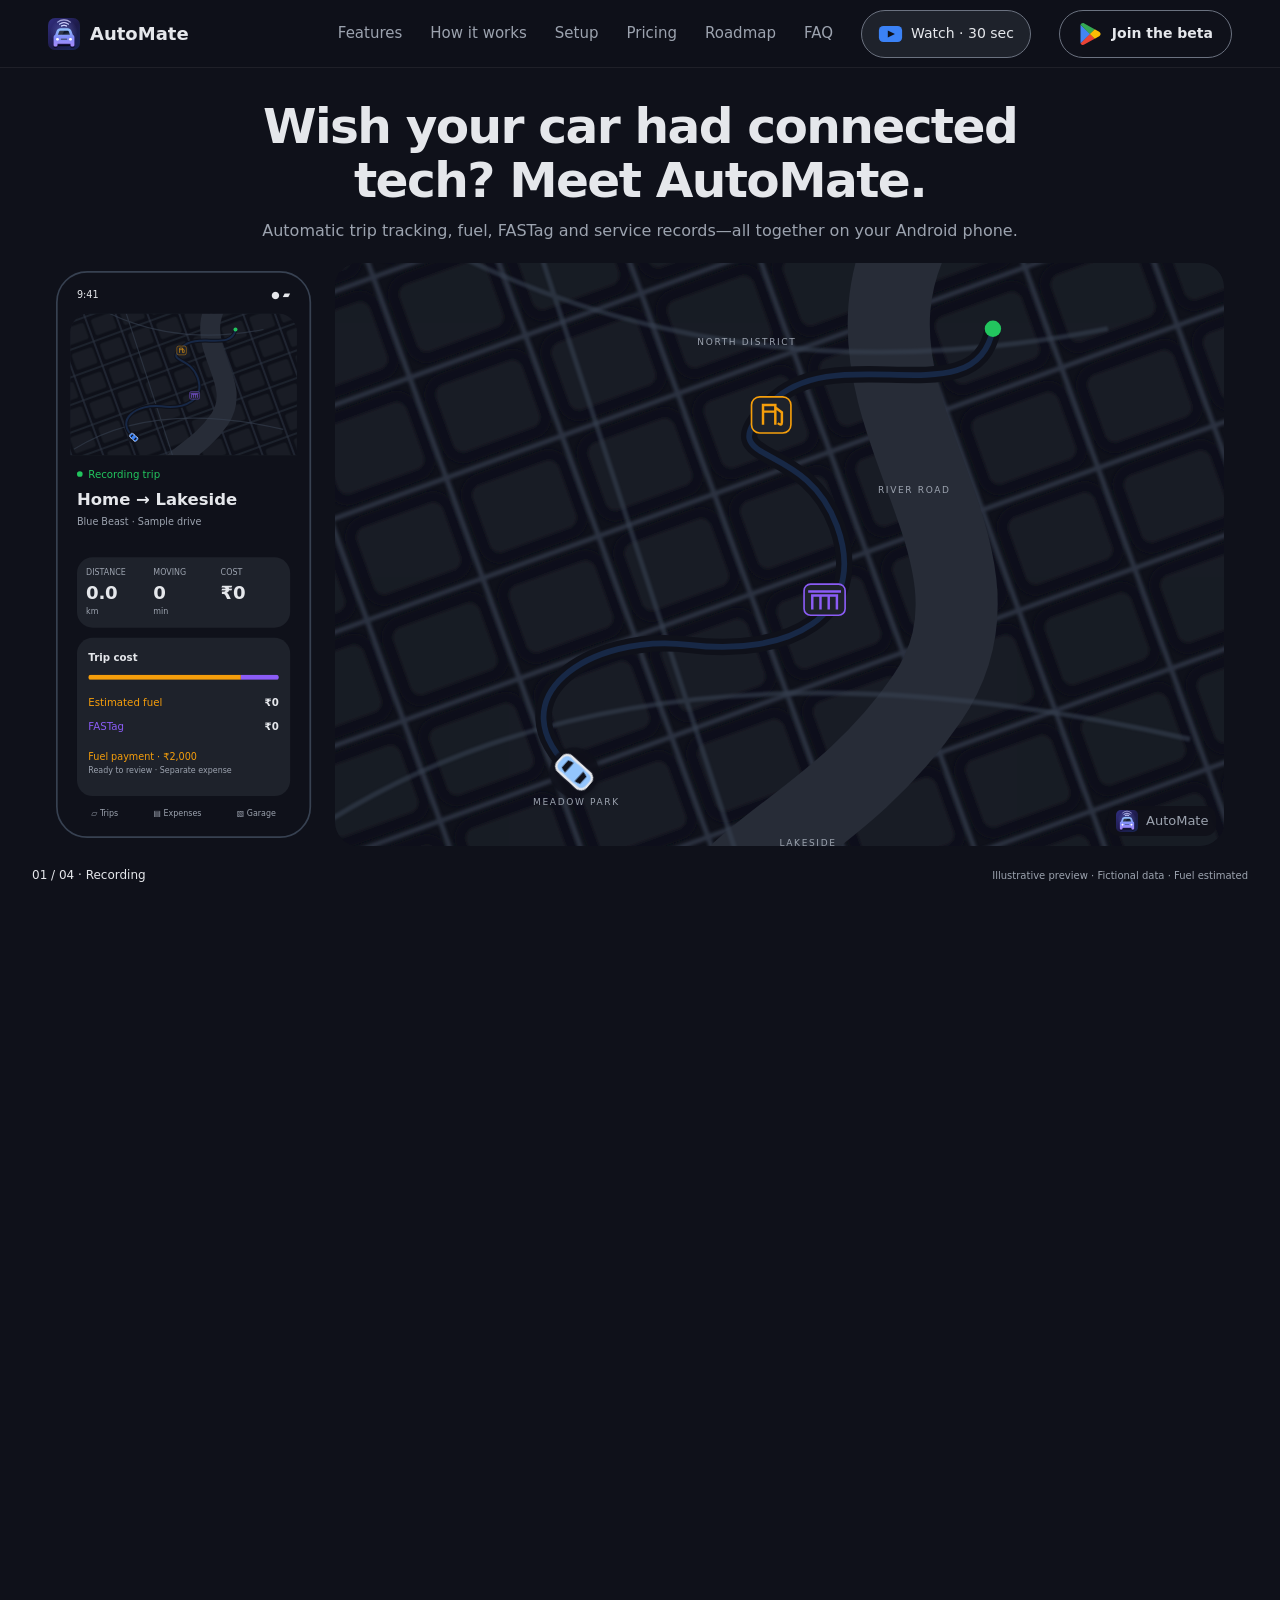
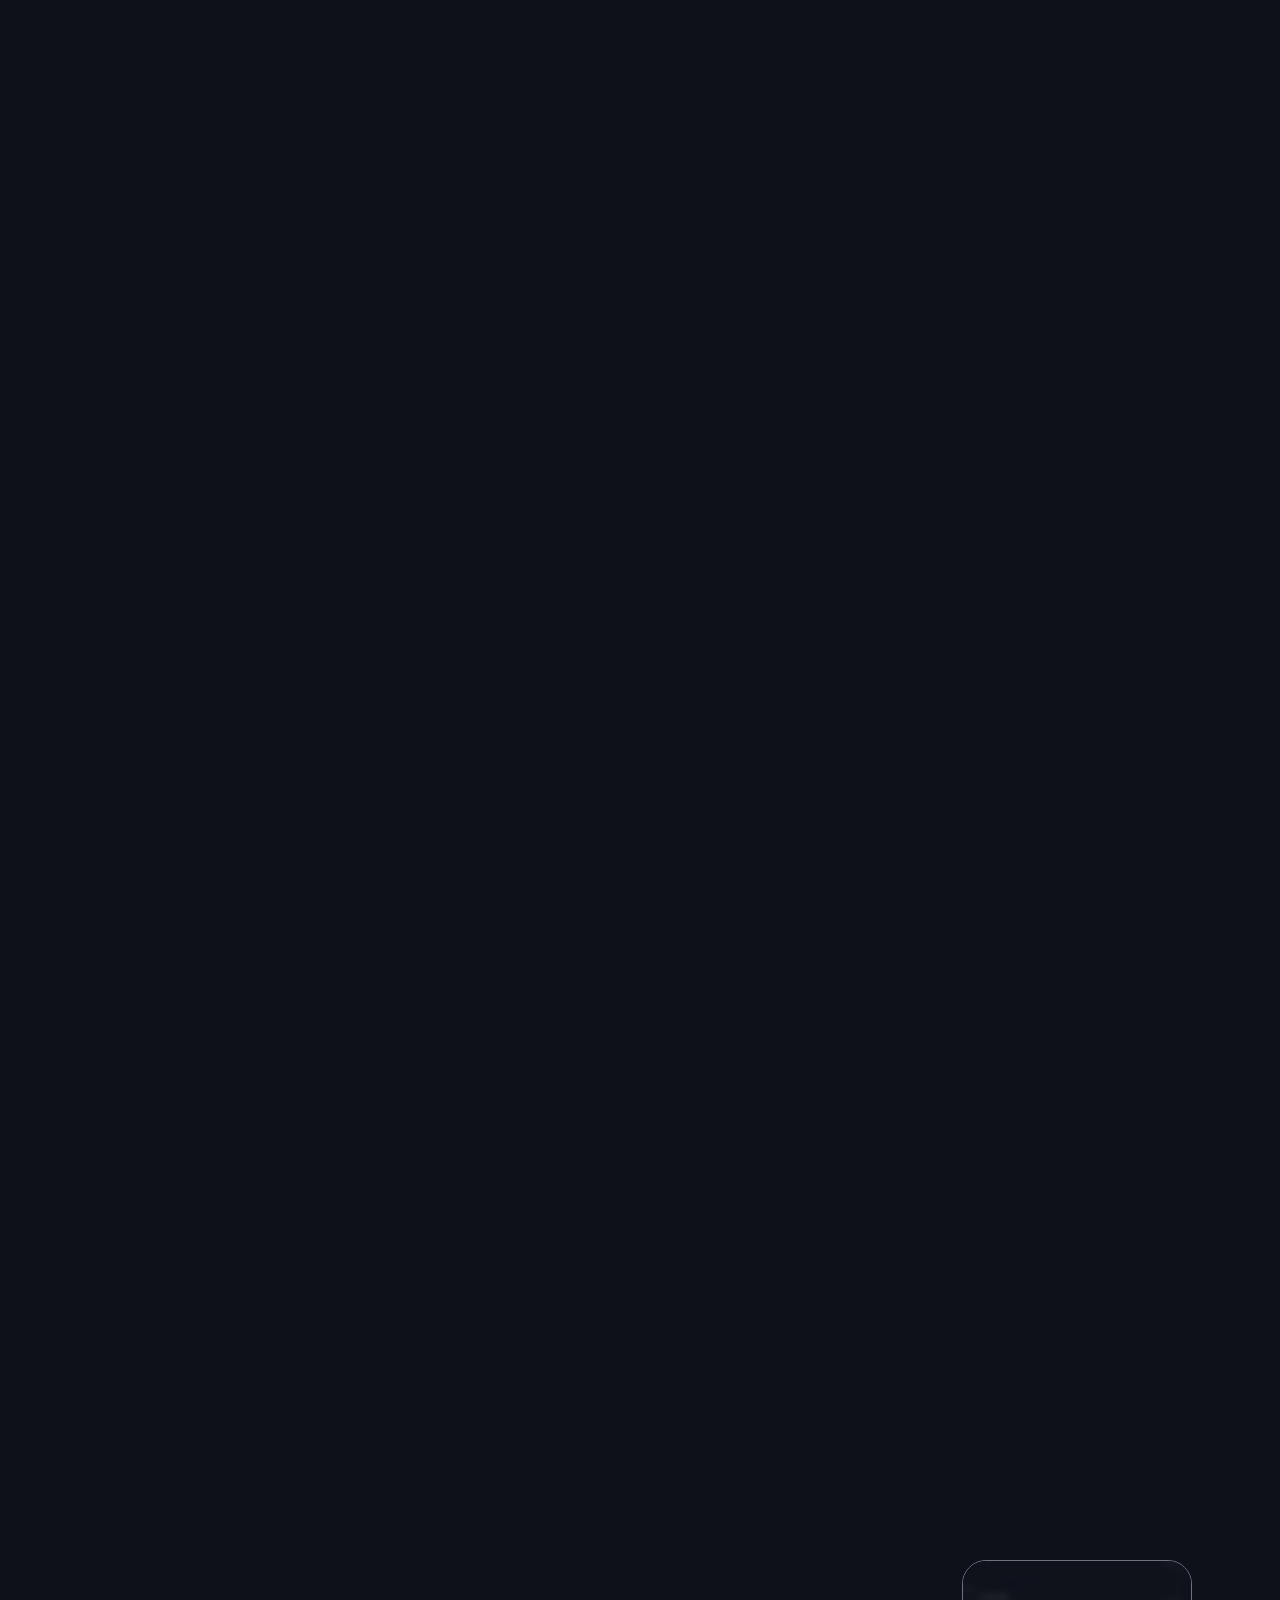
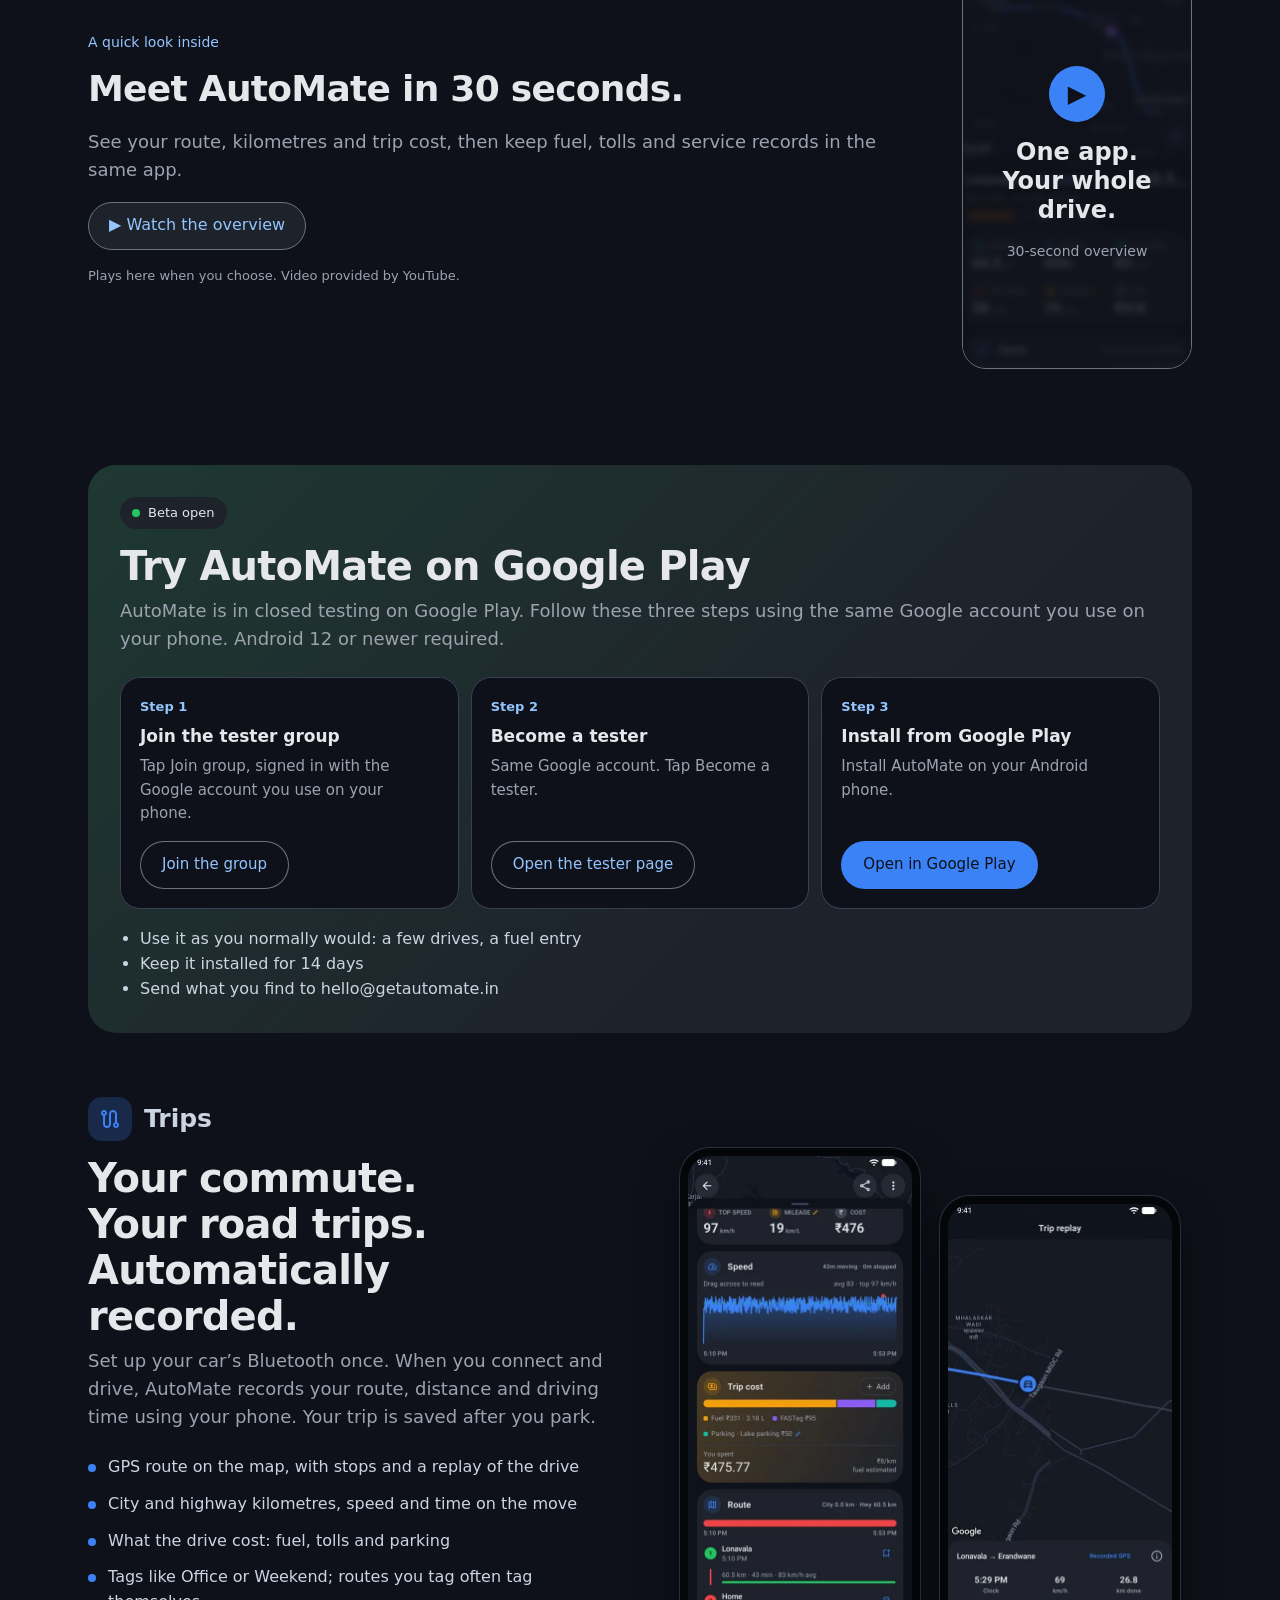
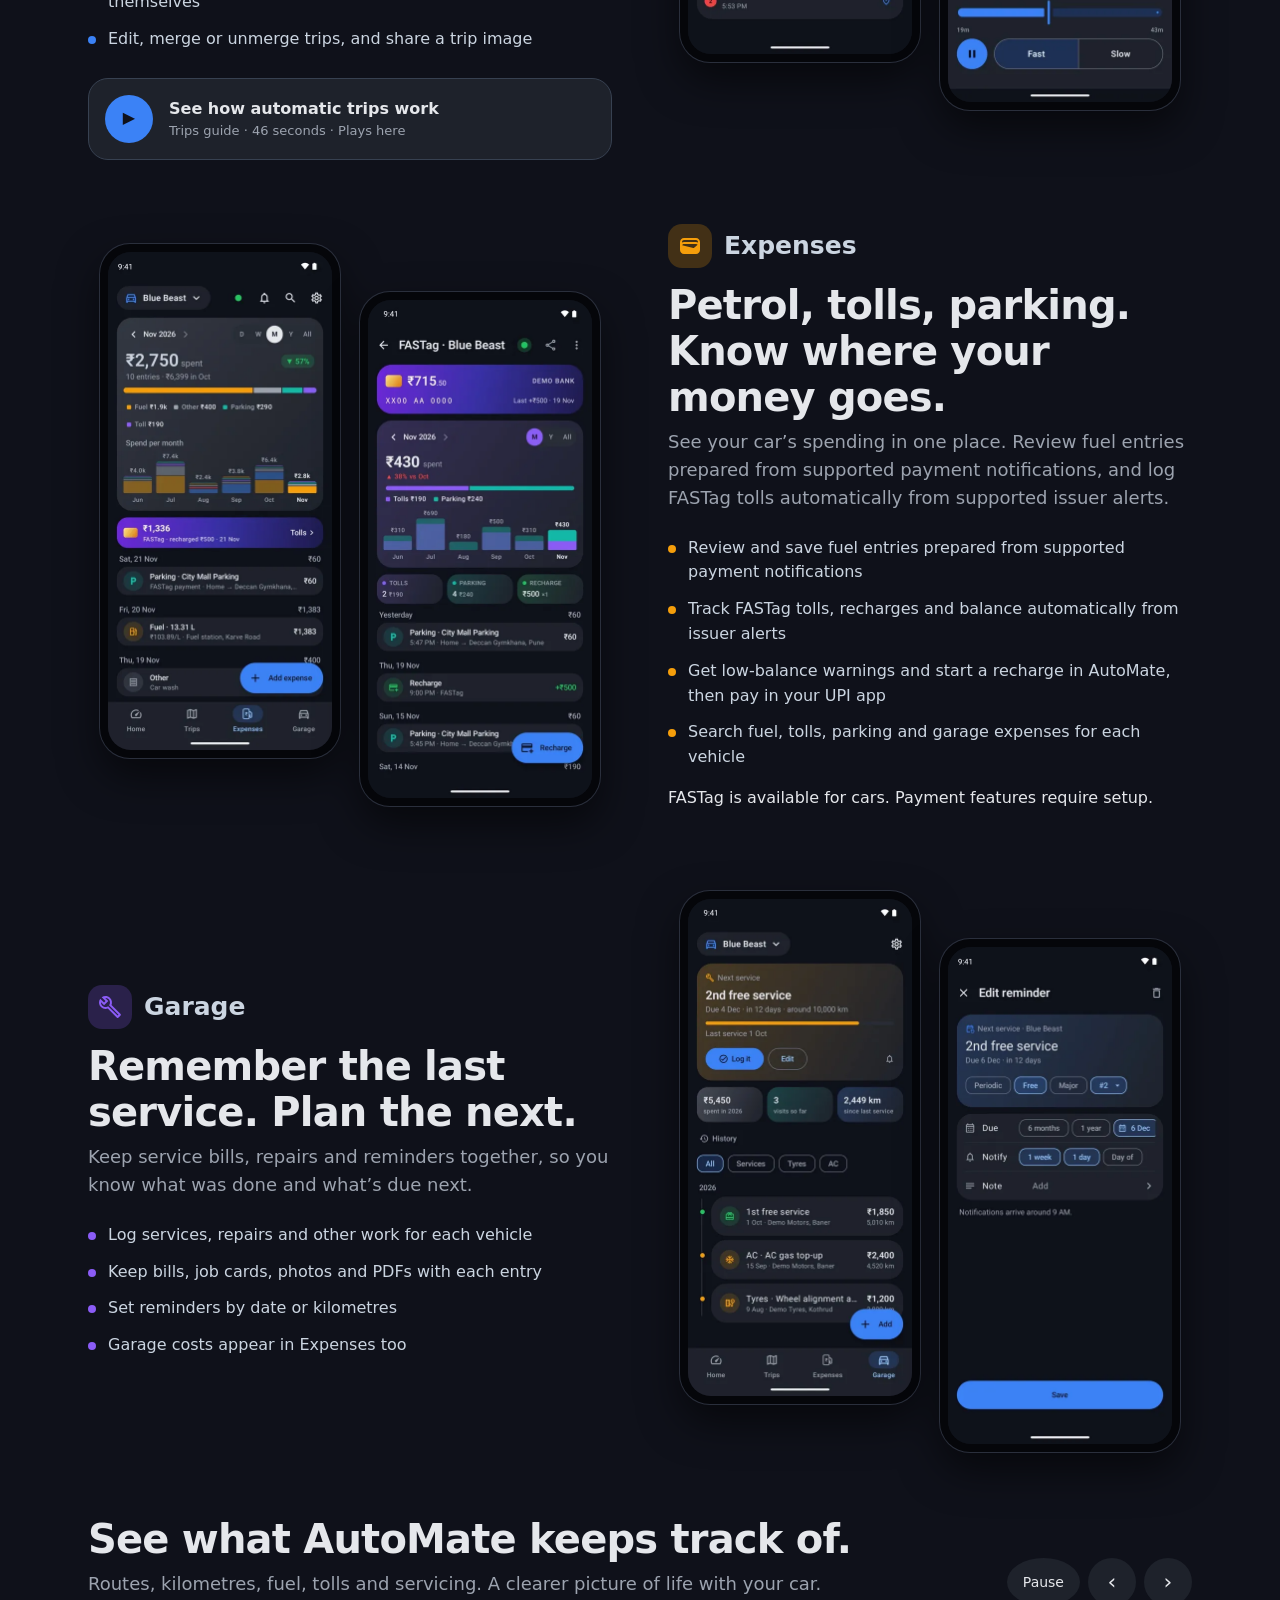
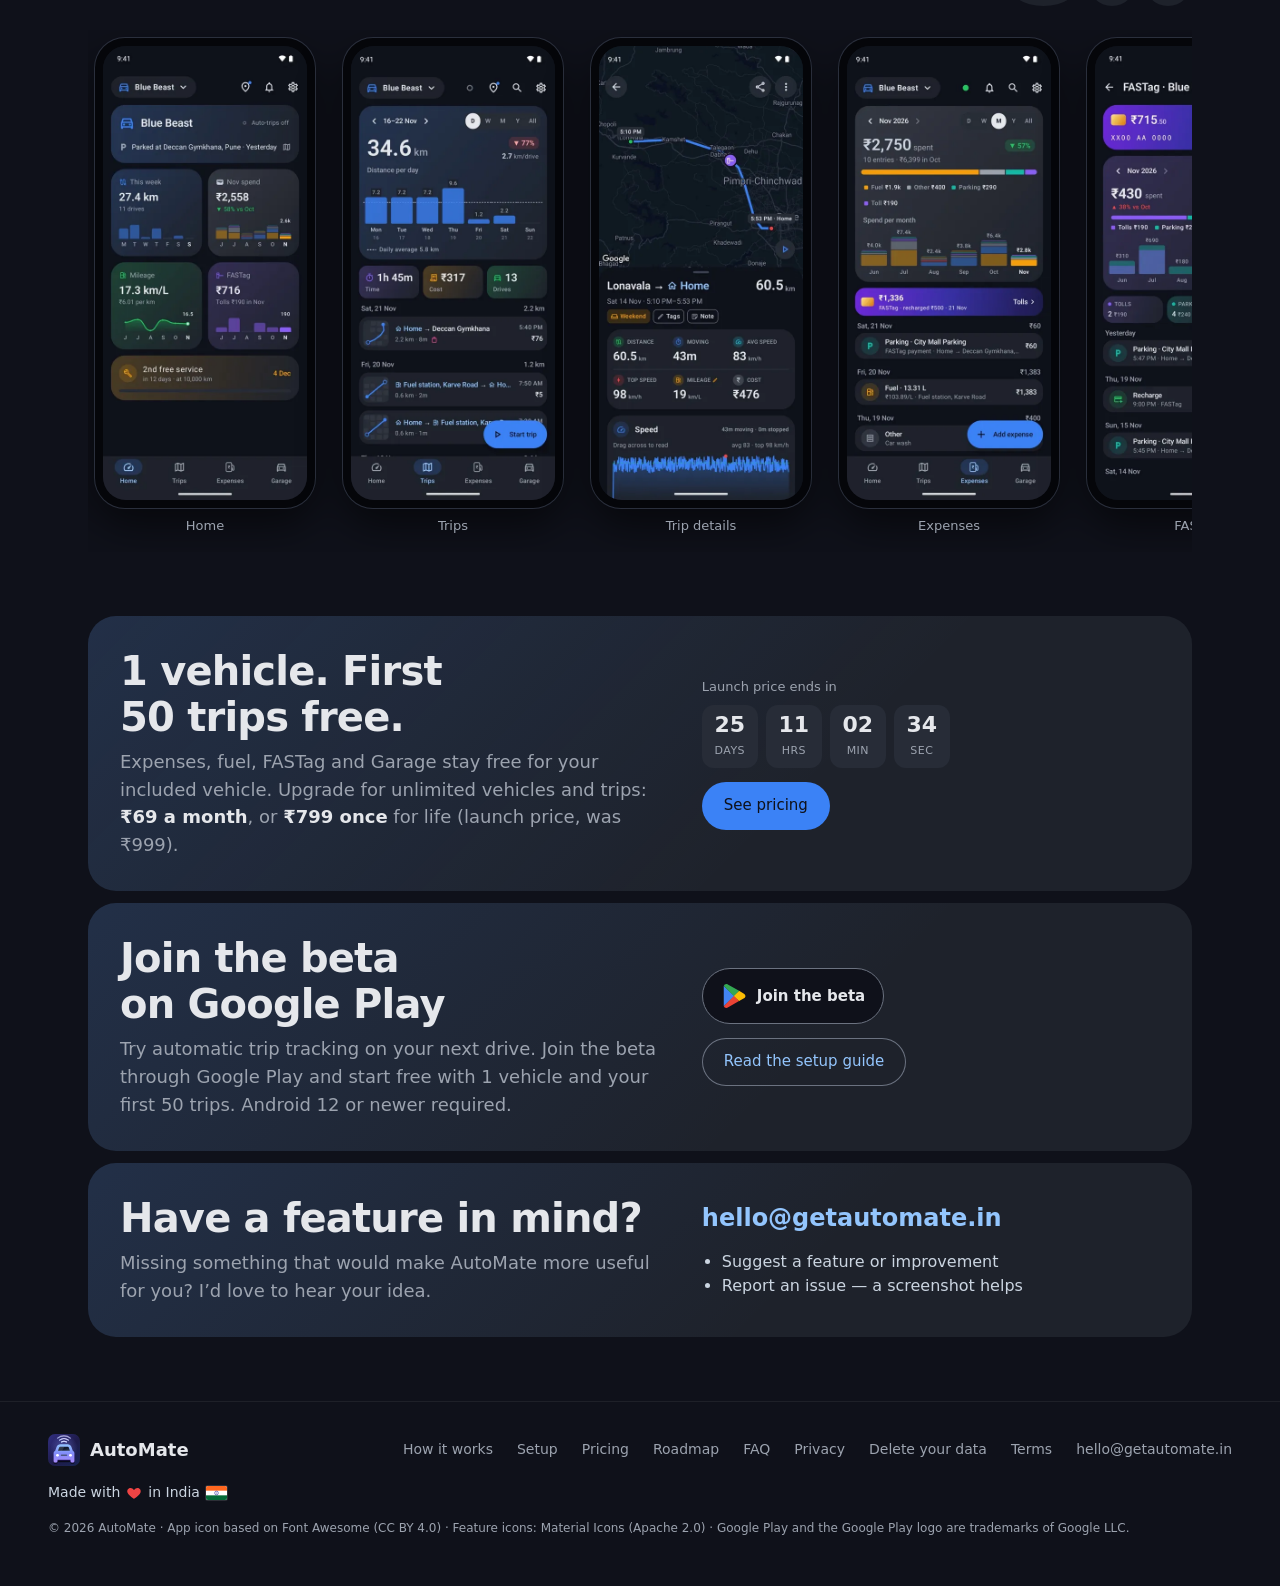
==== commit a184fbcc: "fix(site): prevent navigation overlapping the logo" ====
--- a/site/index.html
+++ b/site/index.html
@@ -23,7 +23,7 @@
 <link rel="icon" href="favicon.svg" type="image/svg+xml">
 <link rel="icon" href="favicon-32.png" sizes="32x32" type="image/png">
 <link rel="apple-touch-icon" href="apple-touch-icon.png">
-<link rel="stylesheet" href="style.css?v=afc2ad5cd2ea">
+<link rel="stylesheet" href="style.css?v=ecc96122eb68">
 <link rel="stylesheet" href="trip-story.css?v=7c8b9bc4bd23">
 <link rel="stylesheet" href="video.css?v=45ad3bd97afd">
 <script type="application/ld+json">
--- a/site/style.css
+++ b/site/style.css
@@ -59,8 +59,9 @@
 /* Top bar */
 .nav { position: sticky; top: 0; z-index: 5; display: flex; align-items: center; gap: 24px; padding: 0 var(--margin); height: 68px;
   background: color-mix(in srgb, var(--bg) 88%, transparent); backdrop-filter: blur(12px); -webkit-backdrop-filter: blur(12px); border-bottom: 1px solid #ffffff12; }
-.nav .links { display: flex; align-items: center; gap: 28px; margin-left: auto; font-size: 15px; }
-.nav .links a { text-decoration: none; color: var(--muted); }
+.nav .logo { flex-shrink: 0; white-space: nowrap; }
+.nav .links { display: flex; flex-shrink: 0; align-items: center; gap: 28px; margin-left: auto; font-size: 15px; }
+.nav .links a { text-decoration: none; color: var(--muted); white-space: nowrap; }
 .nav .links a:hover, .nav .links a[aria-current] { color: var(--text); }
 .nav .links .btn { color: var(--bg); min-height: 40px; padding: 0 18px; font-size: 14px; }
 
@@ -270,6 +271,11 @@
 .faq details[open] summary::after { content: "−"; }
 .faq details > :not(summary) { margin: 0; padding: 0 20px 16px; }
 
+/* Switch before the full header can collide with the wordmark. */
+@media (max-width: 1120px) {
+  .nav .links a:not(.btn) { display: none; }
+  .nav .links { gap: 12px; }
+}
 @media (max-width: 1000px) {
   /* Two 240px phones don't fit half a row here: they share the column instead of spilling past the edge. */
   .band { grid-template-columns: minmax(0, 1fr) minmax(0, 1fr); }
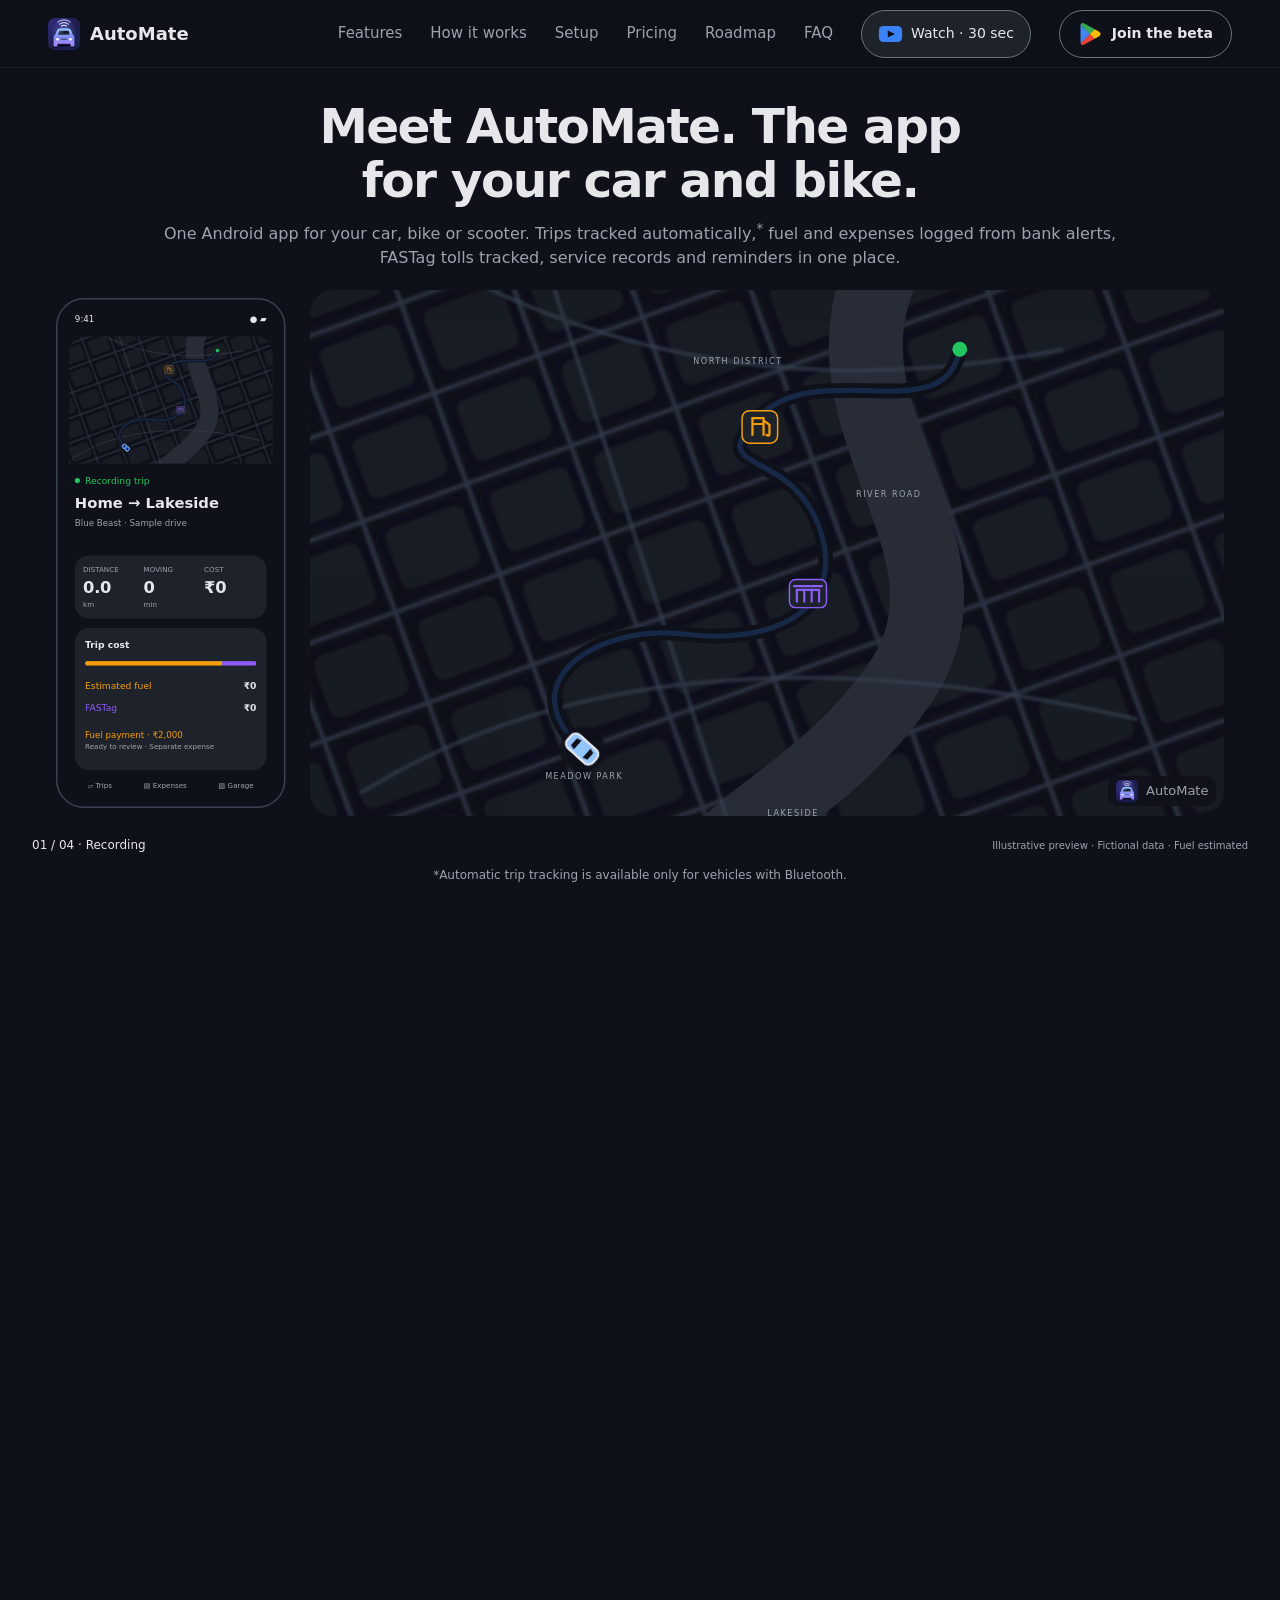
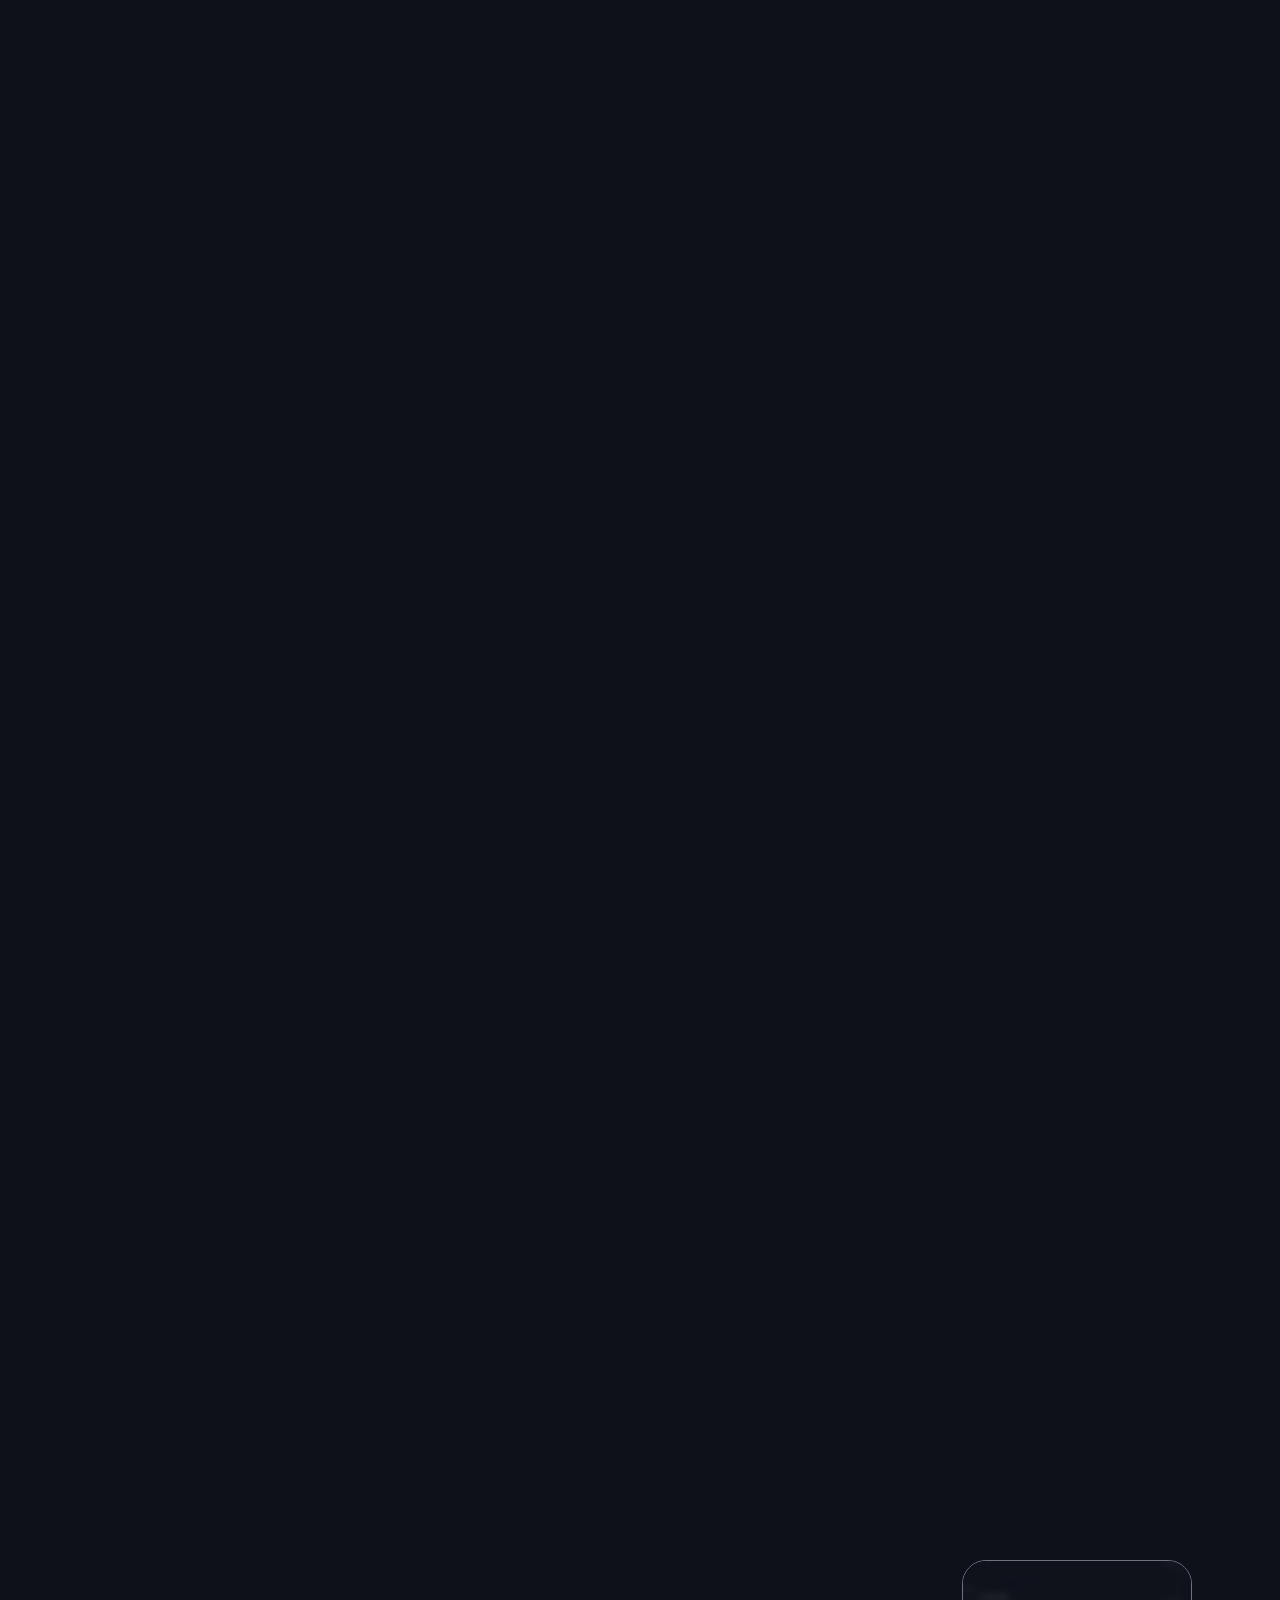
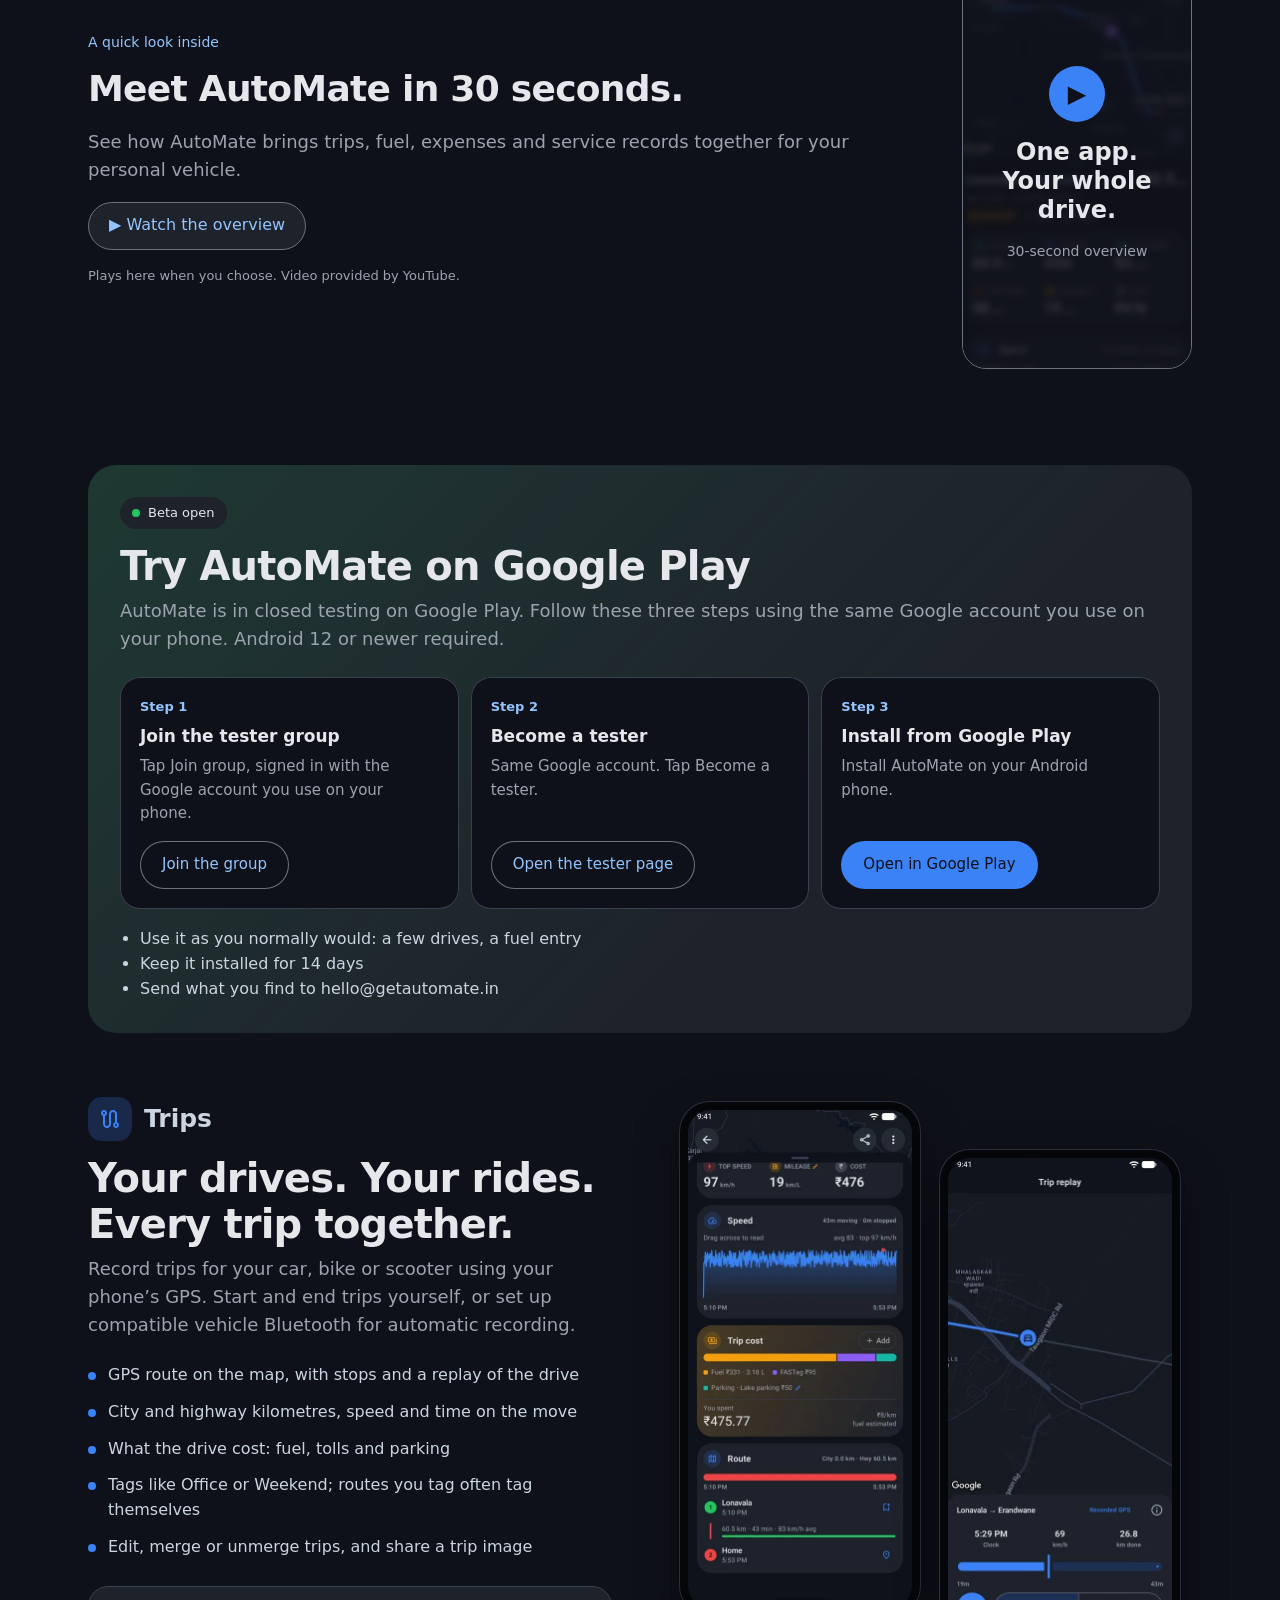
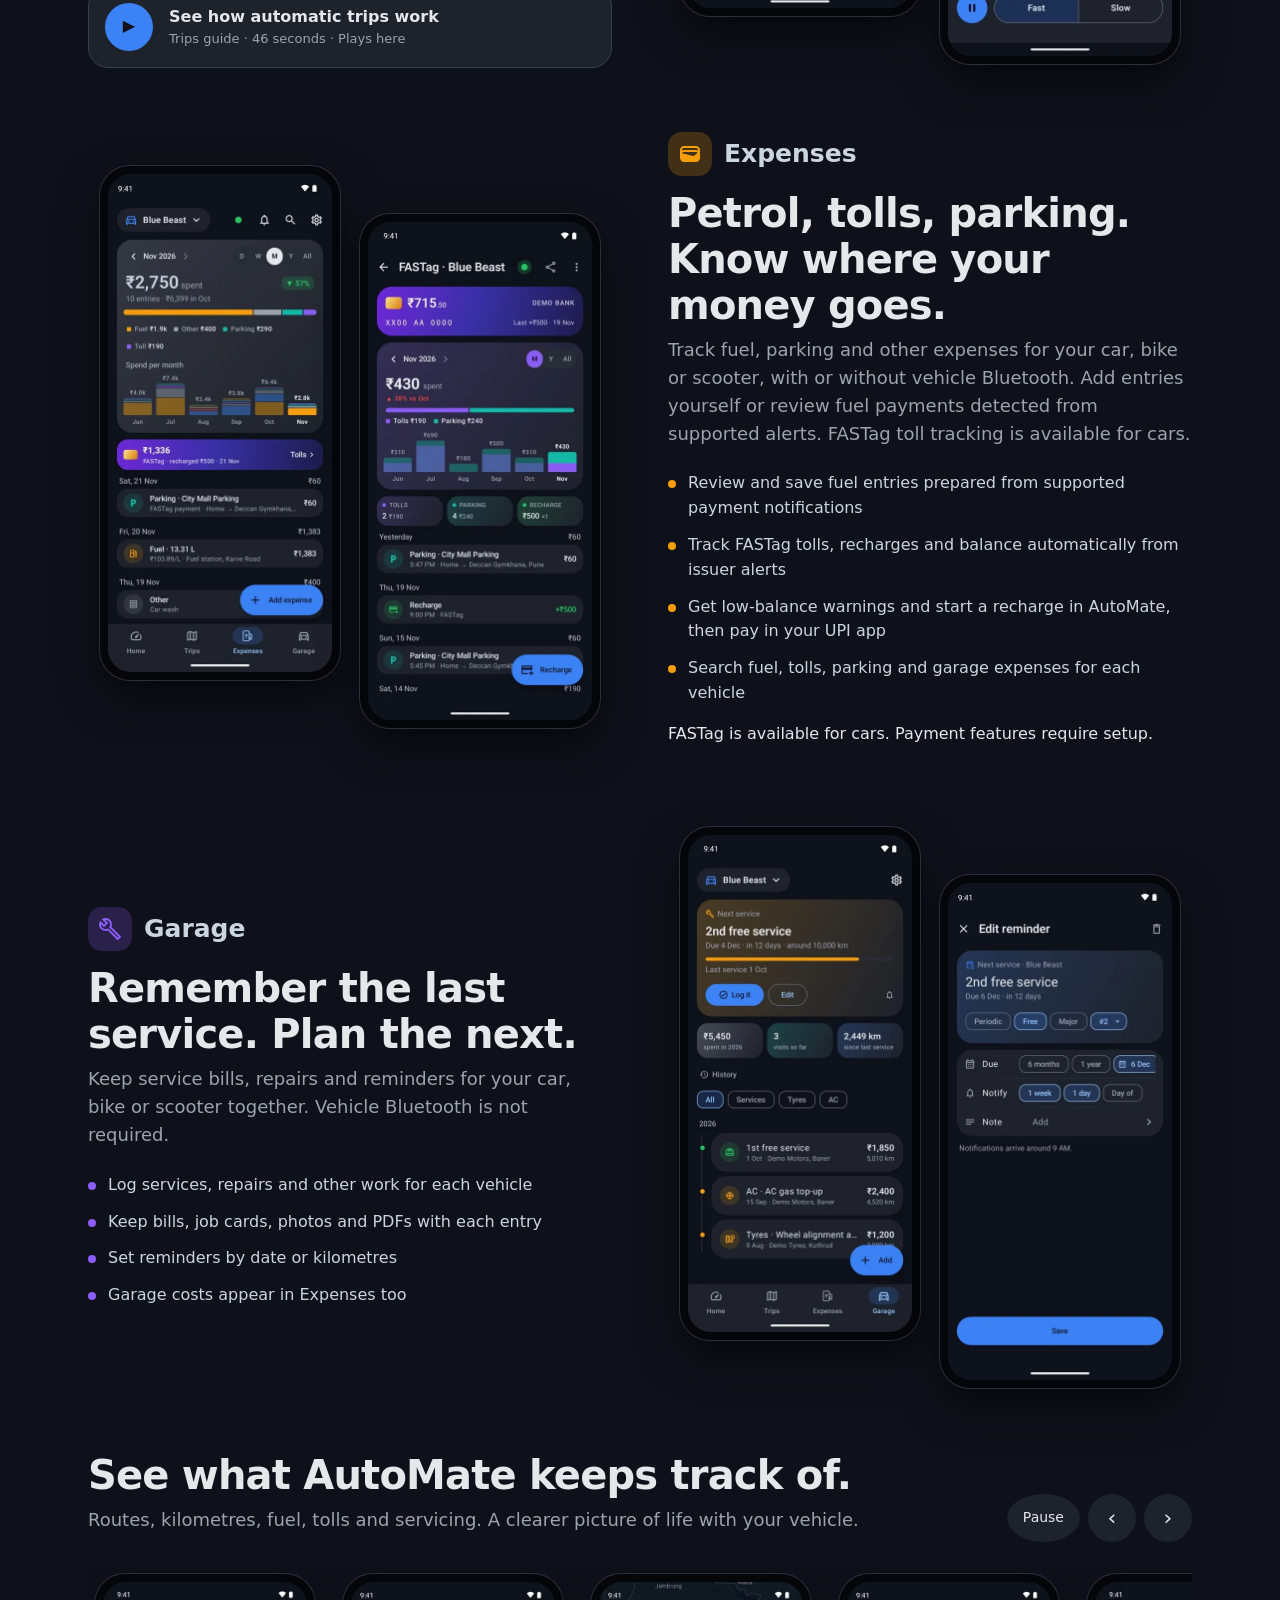
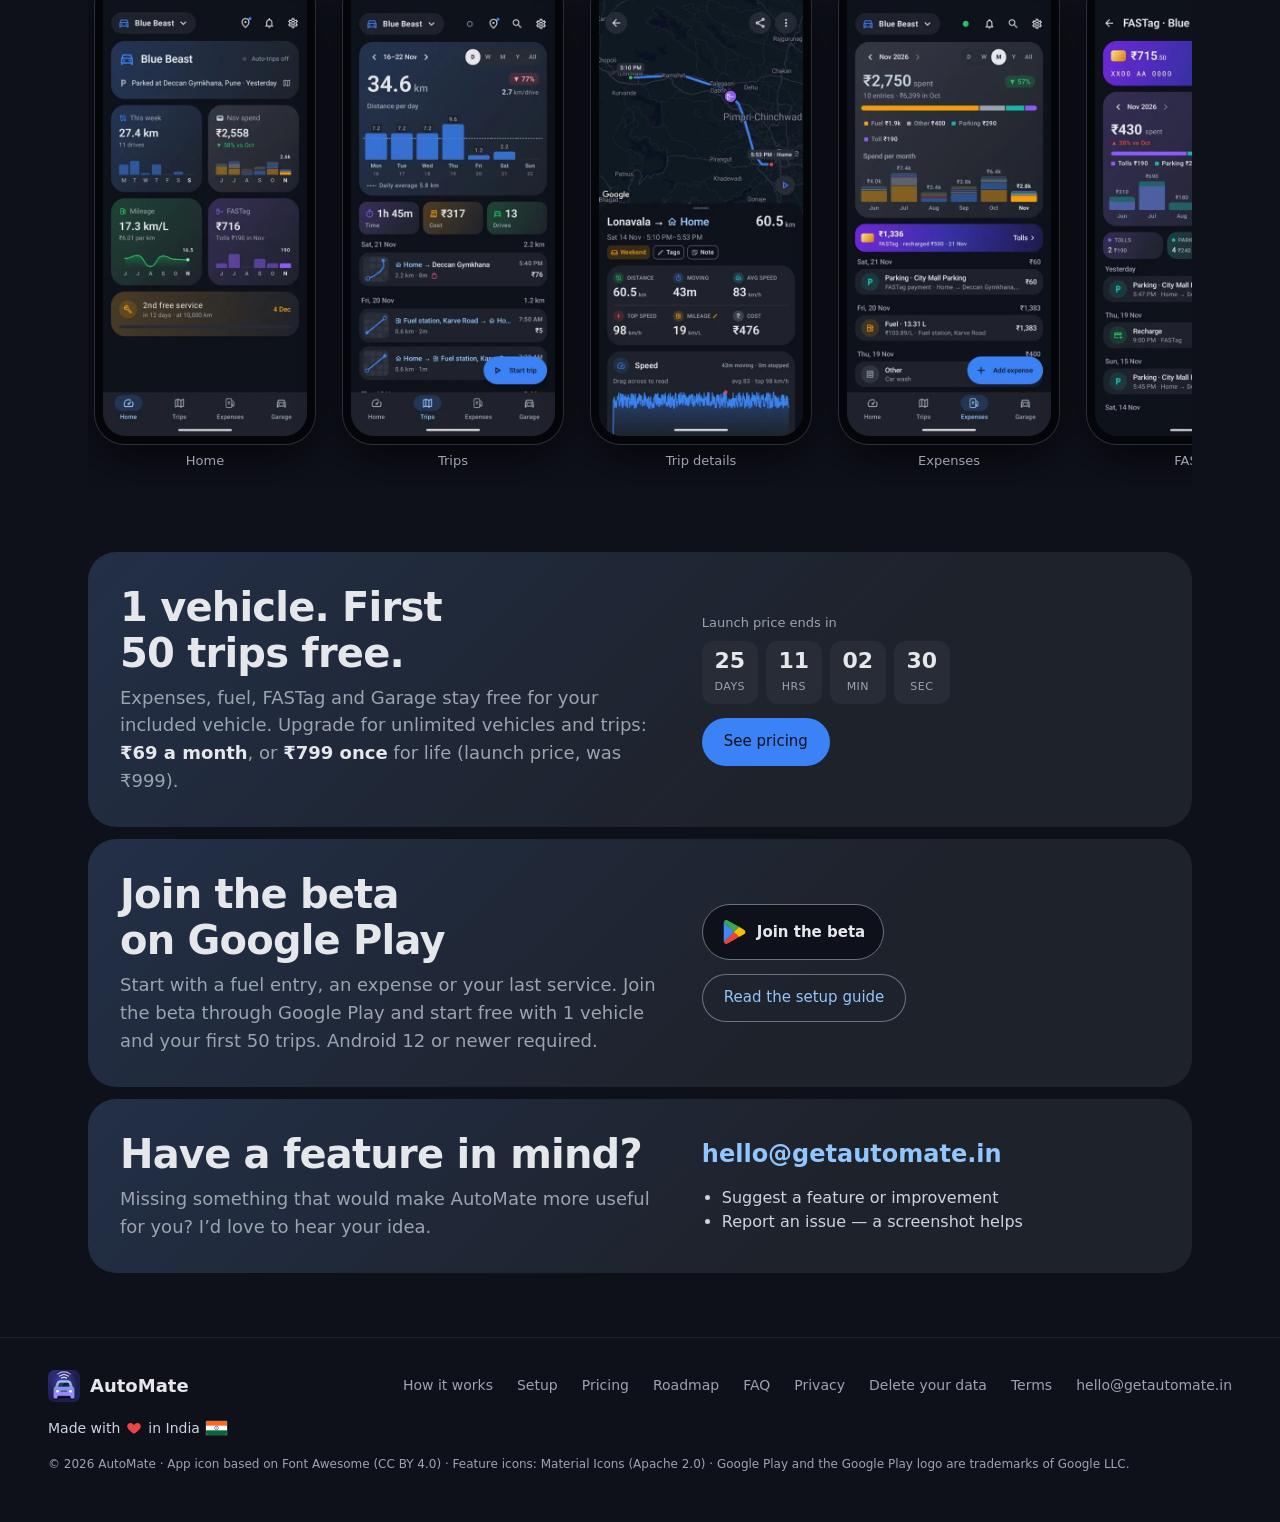
==== commit 1f561844: "feat(site): clarify personal vehicle management and Bluetooth setup" ====
--- a/site/index.html
+++ b/site/index.html
@@ -3,12 +3,12 @@
 <head>
 <meta charset="utf-8">
 <meta name="viewport" content="width=device-width, initial-scale=1">
-<title>AutoMate · Automatic trip tracking for your car</title>
-<meta name="description" content="No connected car tech? Track your drives with your Android phone. Keep routes, fuel, FASTag and service records together. Start free with 1 vehicle and 50 trips.">
+<title>AutoMate – Vehicle Expense &amp; Trip Tracker for India</title>
+<meta name="description" content="Manage trips, fuel, expenses and service records for your car, bike or scooter with AutoMate. Bluetooth is only needed for automatic trip tracking.">
 <meta name="theme-color" content="#0F111A">
 <meta name="color-scheme" content="dark">
-<meta property="og:title" content="AutoMate · Automatic trip tracking for your car">
-<meta property="og:description" content="No connected car tech? Track your drives with your Android phone. Keep routes, fuel, FASTag and service records together. Start free with 1 vehicle and 50 trips.">
+<meta property="og:title" content="AutoMate – Vehicle Expense &amp; Trip Tracker for India">
+<meta property="og:description" content="Manage trips, fuel, expenses and service records for your car, bike or scooter with AutoMate. Bluetooth is only needed for automatic trip tracking.">
 <meta property="og:type" content="website">
 <link rel="canonical" href="https://getautomate.in/">
 <meta property="og:url" content="https://getautomate.in/">
@@ -19,12 +19,14 @@
 <meta property="og:image:height" content="630">
 <meta property="og:image:alt" content="AutoMate: a mate for your auto. Trips and spending, tracked on your Android phone.">
 <meta name="twitter:card" content="summary_large_image">
+<meta name="twitter:title" content="AutoMate – Vehicle Expense &amp; Trip Tracker for India">
+<meta name="twitter:description" content="Manage trips, fuel, expenses and service records for your car, bike or scooter with AutoMate. Bluetooth is only needed for automatic trip tracking.">
 <link rel="manifest" href="manifest.webmanifest">
 <link rel="icon" href="favicon.svg" type="image/svg+xml">
 <link rel="icon" href="favicon-32.png" sizes="32x32" type="image/png">
 <link rel="apple-touch-icon" href="apple-touch-icon.png">
 <link rel="stylesheet" href="style.css?v=ecc96122eb68">
-<link rel="stylesheet" href="trip-story.css?v=7c8b9bc4bd23">
+<link rel="stylesheet" href="trip-story.css?v=51553494ea7e">
 <link rel="stylesheet" href="video.css?v=45ad3bd97afd">
 <script type="application/ld+json">
 {
@@ -53,7 +55,7 @@
    "name": "AutoMate",
    "operatingSystem": "Android 12 or newer",
    "applicationCategory": "TravelApplication",
-   "description": "Track trips automatically for your car, bike or scooter using your Android phone and vehicle Bluetooth. Detect supported fuel payment alerts for review, log FASTag tolls, and keep mileage, expenses and service records together. No extra hardware or account.",
+   "description": "AutoMate is a personal vehicle management app for car, bike and scooter owners in India. Manage fuel, expenses and garage records without vehicle Bluetooth. Record trips manually using phone GPS, or automatically with compatible vehicle Bluetooth after setup. FASTag tracking is for cars and uses supported issuer alerts. No extra hardware or account is required.",
    "url": "https://getautomate.in/",
    "image": "https://getautomate.in/apple-touch-icon.png",
    "publisher": {
@@ -96,7 +98,7 @@
   </nav>
 </header>
 <main id="main">
-<svg class="sprite" aria-hidden="true"><symbol id="story-route" viewBox="0 0 24 24"><path d="M19,15.18V7c0-2.21-1.79-4-4-4s-4,1.79-4,4v10c0,1.1-0.9,2-2,2s-2-0.9-2-2V8.82C8.16,8.4,9,7.3,9,6c0-1.66-1.34-3-3-3 S3,4.34,3,6c0,1.3,0.84,2.4,2,2.82V17c0,2.21,1.79,4,4,4s4-1.79,4-4V7c0-1.1,0.9-2,2-2s2,0.9,2,2v8.18c-1.16,0.41-2,1.51-2,2.82 c0,1.66,1.34,3,3,3s3-1.34,3-3C21,16.7,20.16,15.6,19,15.18z M6,7C5.45,7,5,6.55,5,6s0.45-1,1-1s1,0.45,1,1S6.55,7,6,7z M18,19 c-0.55,0-1-0.45-1-1s0.45-1,1-1s1,0.45,1,1S18.55,19,18,19z"/></symbol><symbol id="story-wallet" viewBox="0 0 24 24"><path d="M18,4H6C3.79,4,2,5.79,2,8v8c0,2.21,1.79,4,4,4h12c2.21,0,4-1.79,4-4V8C22,5.79,20.21,4,18,4z M16.14,13.77 c-0.24,0.2-0.57,0.28-0.88,0.2L4.15,11.25C4.45,10.52,5.16,10,6,10h12c0.67,0,1.26,0.34,1.63,0.84L16.14,13.77z M6,6h12 c1.1,0,2,0.9,2,2v0.55C19.41,8.21,18.73,8,18,8H6C5.27,8,4.59,8.21,4,8.55V8C4,6.9,4.9,6,6,6z"/></symbol><symbol id="story-local-gas-station" viewBox="0 0 24 24"><path d="m19.77 7.23.01-.01-3.72-3.72L15 4.56l2.11 2.11c-.94.36-1.61 1.26-1.61 2.33 0 1.38 1.12 2.5 2.5 2.5.36 0 .69-.08 1-.21v7.21c0 .55-.45 1-1 1s-1-.45-1-1V14c0-1.1-.9-2-2-2h-1V5c0-1.1-.9-2-2-2H6c-1.1 0-2 .9-2 2v16h10v-7.5h1.5v5c0 1.38 1.12 2.5 2.5 2.5s2.5-1.12 2.5-2.5V9c0-.69-.28-1.32-.73-1.77zM12 13.5V19H6v-7h6v1.5zm0-3.5H6V5h6v5zm6 0c-.55 0-1-.45-1-1s.45-1 1-1 1 .45 1 1-.45 1-1 1z"/></symbol><symbol id="story-toll" viewBox="0 0 24 24"><path d="M4 9h4a1 1 0 0 1 1 1v11H3V10a1 1 0 0 1 1-1zM2 9h8L9 5H3z" fill="none" stroke="currentColor" stroke-width="1.6" stroke-linejoin="round"/><path d="M9 13h12" fill="none" stroke="currentColor" stroke-width="2.2" stroke-linecap="round"/></symbol><symbol id="story-receipt-long" viewBox="0 0 24 24"><path d="M19.5,3.5L18,2l-1.5,1.5L15,2l-1.5,1.5L12,2l-1.5,1.5L9,2L7.5,3.5L6,2v14H3v3c0,1.66,1.34,3,3,3h12c1.66,0,3-1.34,3-3V2 L19.5,3.5z M15,20H6c-0.55,0-1-0.45-1-1v-1h10V20z M19,19c0,0.55-0.45,1-1,1s-1-0.45-1-1v-3H8V5h11V19z"/><rect height="2" width="6" x="9" y="7"/><rect height="2" width="2" x="16" y="7"/><rect height="2" width="6" x="9" y="10"/><rect height="2" width="2" x="16" y="10"/></symbol><symbol id="story-time" viewBox="0 0 24 24"><path d="M12 2a10 10 0 1 0 0 20 10 10 0 0 0 0-20m0 2a8 8 0 1 1 0 16 8 8 0 0 1 0-16m-1 3v6l5 3 1-1.7-4-2.3V7z"/></symbol></svg><svg class="sprite" aria-hidden="true"><symbol id="story-place" viewBox="0 0 24 24"><path d="M12 12c-1.1 0-2-.9-2-2s.9-2 2-2 2 .9 2 2-.9 2-2 2zm6-1.8C18 6.57 15.35 4 12 4s-6 2.57-6 6.2c0 2.34 1.95 5.44 6 9.14 4.05-3.7 6-6.8 6-9.14zM12 2c4.2 0 8 3.22 8 8.2 0 3.32-2.67 7.25-8 11.8-5.33-4.55-8-8.48-8-11.8C4 5.22 7.8 2 12 2z"/></symbol></svg><section id="trip-story" aria-label="Follow a sample AutoMate trip"><section class="drive-track journey-track" id="journey"><div class="drive-stage stage"><div class="map-decorations"><div class="map-notice" id="mapNotice" role="status" aria-live="polite"><span class="notice-icon" id="noticeIcon"></span><div><strong id="noticeTitle"></strong><small id="noticeDetail"></small></div></div><div class="map-brand" id="mapBrand"><img src="img/logo.svg" alt="" width="22" height="22"><span>AutoMate</span></div></div><div class="map-shade"></div><header class="fixed-intro"><h1>Wish your car had connected tech? <br>Meet AutoMate.</h1><p>Automatic trip tracking, fuel, FASTag and service records—all together on your Android phone.</p></header><section class="intro"><div class="visual" id="visual"><svg class="map" viewBox="640 70 720 710" preserveAspectRatio="xMidYMid meet" aria-label="Illustrative map with a route, toll booth and fuel stop"><defs><pattern id="blocks" width="150" height="130" patternTransform="rotate(-20)" patternUnits="userSpaceOnUse"><rect class="district" x="10" y="10" width="125" height="100" rx="20"/><path class="street" d="M0 125H150M145 0V130"/></pattern><filter id="soft"><feGaussianBlur stdDeviation="2"/></filter></defs><rect x="-2000" y="-2000" width="6000" height="6000" fill="var(--bg)"/><rect x="-2000" y="-2000" width="6000" height="6000" fill="url(#blocks)" opacity=".7" filter="url(#soft)"/><path d="M1270 -100C940 180 1330 380 1180 600S800 800 950 1050" fill="none" stroke="var(--high)" stroke-width="100"/><g class="minor"><path class="street" d="M500 0Q900 250 1400 150M450 750Q850 500 1500 650M690 0L1000 950"/></g><text class="map-label" x="900" y="170">NORTH DISTRICT</text><text class="map-label" x="1000" y="780">LAKESIDE</text><path id="routeBase" class="route-shadow" d="M750 690C650 600 770 520 890 535S1110 500 1070 390S910 320 990 240S1240 260 1260 150"/><path class="route" opacity=".2" d="M750 690C650 600 770 520 890 535S1110 500 1070 390S910 320 990 240S1240 260 1260 150"/><path id="routeDraw" class="route" d="M750 690C650 600 770 520 890 535S1110 500 1070 390S910 320 990 240S1240 260 1260 150"/><g id="tollMarker" transform="translate(1055 480)"><rect x="-25" y="-19" width="50" height="38" rx="8" fill="var(--surface)" stroke="var(--violet)" stroke-width="2"/><path d="M-15 12V-5H15V12M-20 -10H20M-5 -5V12M5 -5V12" fill="none" stroke="var(--violet)" stroke-width="3"/></g><g id="fuelMarker" transform="translate(990 255)"><rect x="-24" y="-22" width="48" height="44" rx="10" fill="var(--surface)" stroke="var(--amber)" stroke-width="2"/><path d="M-10 12V-12H5V12M-10 -4H5M5 -9L13 -3V9Q13 14 8 10" fill="none" stroke="var(--amber)" stroke-width="3"/></g><circle cx="750" cy="690" r="9" fill="var(--text)"/><circle id="destinationMarker" cx="1260" cy="150" r="10" fill="var(--green)"/><g id="car"><circle r="30" fill="var(--bg)" opacity=".7"/><rect x="-12" y="-23" width="24" height="46" rx="8" fill="var(--blue)" stroke="var(--text)" stroke-width="2"/><path d="M-8 -8H8L6 -15H-6ZM-8 8H8L6 15H-6Z" fill="var(--bg)"/><path d="M-12 -12V-3M12 -12V-3M-12 9V17M12 9V17" stroke="var(--text)" stroke-width="3"/></g><text class="map-label" x="700" y="730">MEADOW PARK</text><text class="map-label" x="1120" y="350">RIVER ROAD</text></svg></div><div class="app-half"><div class="device-column"><div class="phone"><div class="phone-top"><span>9:41</span><span>● ▰</span></div><div class="phone-content"><div class="phone-map"><svg viewBox="0 0 230 138"><rect width="230" height="138" fill="var(--high)"/><path d="M0 35L230 90M40 0L75 138M180 0L130 138" class="road"/><path d="M26 110C70 95 50 50 110 60S160 95 200 28" class="route"/><circle cx="26" cy="110" r="4" fill="var(--text)"/><circle cx="200" cy="28" r="5" fill="var(--green)"/></svg></div><div class="appbody"><div class="status"><span class="dot"></span><span id="appstatus">Recording trip</span></div><h3>Home → Lakeside</h3><span class="sub">Blue Beast · Sample drive</span><div class="stats"><div><small>Distance</small><strong id="demo-km">0.0</strong><i> km</i></div><div><small>Moving</small><strong id="demo-time">0</strong><i> min</i></div><div><small>Cost</small><strong id="demo-cost">₹0</strong></div></div><div class="receipt"><b>Trip cost</b><div class="bar"><span></span><span></span></div><div class="row"><span class="fuel">Estimated fuel</span><b id="demo-fuel">₹0</b></div><div class="row"><span class="toll">FASTag</span><b id="demo-toll">₹0</b></div><div class="fuel-review" id="fuelReview"><span class="fuel">Fuel payment · ₹2,000</span><small>Ready to review · Separate expense</small></div><div class="row" id="log"><span>Waiting for your drive</span><span>—</span></div></div><div class="appnav"><span>▱ Trips</span><span>▤ Expenses</span><span>▧ Garage</span></div></div></div></div></div></div><aside class="live-stats"><span class="eyebrow">A drive, remembered</span><h2 id="sideTitle">Recording your trip</h2><p class="side-caption">Set up automatic trips once. AutoMate records your route, distance and driving time as you go.</p><div class="metric"><span>⌁ Distance</span><strong id="sideKm">0.0 <small>km</small></strong></div><div class="metric"><span>◷ Driving time</span><strong id="sideTime">0 <small>min</small></strong></div><div class="metric"><span>₹ Estimated trip cost</span><strong id="sideCost">₹0</strong></div><div class="event-history"><span id="historyStart">✓ Trip started</span><span id="historyToll">FASTag payment added · ₹85</span><span id="historyFuel">Fuel payment · ₹2,000 · To review</span><span id="historySaved">Trip saved in AutoMate</span></div></aside></section><div class="chapter-indicator"><span id="phase">01 / 04 · Recording</span><div class="progress"><span id="progressFill"></span></div><small>Illustrative preview · Fictional data · Fuel estimated</small></div></div></section></section><section class="video-overview" aria-labelledby="video-heading"><div><span class="video-kicker">A quick look inside</span><h2 id="video-heading">Meet AutoMate in 30 seconds.</h2><p>See your route, kilometres and trip cost, then keep fuel, tolls and service records in the same app.</p><button class="video-watch" data-open-video>▶ Watch the overview</button><p class="video-note">Plays here when you choose. Video provided by YouTube.</p></div><button class="video-poster" data-open-video aria-label="Play the 30-second AutoMate overview"><img src="img/trip.jpg" width="450" height="1000" loading="lazy" alt="AutoMate trip details preview"><span class="video-poster-shade"></span><span class="video-poster-label"><span class="video-play" aria-hidden="true">▶</span><strong>One app.<br>Your whole drive.</strong><small>30-second overview</small></span></button></section>
+<svg class="sprite" aria-hidden="true"><symbol id="story-route" viewBox="0 0 24 24"><path d="M19,15.18V7c0-2.21-1.79-4-4-4s-4,1.79-4,4v10c0,1.1-0.9,2-2,2s-2-0.9-2-2V8.82C8.16,8.4,9,7.3,9,6c0-1.66-1.34-3-3-3 S3,4.34,3,6c0,1.3,0.84,2.4,2,2.82V17c0,2.21,1.79,4,4,4s4-1.79,4-4V7c0-1.1,0.9-2,2-2s2,0.9,2,2v8.18c-1.16,0.41-2,1.51-2,2.82 c0,1.66,1.34,3,3,3s3-1.34,3-3C21,16.7,20.16,15.6,19,15.18z M6,7C5.45,7,5,6.55,5,6s0.45-1,1-1s1,0.45,1,1S6.55,7,6,7z M18,19 c-0.55,0-1-0.45-1-1s0.45-1,1-1s1,0.45,1,1S18.55,19,18,19z"/></symbol><symbol id="story-wallet" viewBox="0 0 24 24"><path d="M18,4H6C3.79,4,2,5.79,2,8v8c0,2.21,1.79,4,4,4h12c2.21,0,4-1.79,4-4V8C22,5.79,20.21,4,18,4z M16.14,13.77 c-0.24,0.2-0.57,0.28-0.88,0.2L4.15,11.25C4.45,10.52,5.16,10,6,10h12c0.67,0,1.26,0.34,1.63,0.84L16.14,13.77z M6,6h12 c1.1,0,2,0.9,2,2v0.55C19.41,8.21,18.73,8,18,8H6C5.27,8,4.59,8.21,4,8.55V8C4,6.9,4.9,6,6,6z"/></symbol><symbol id="story-local-gas-station" viewBox="0 0 24 24"><path d="m19.77 7.23.01-.01-3.72-3.72L15 4.56l2.11 2.11c-.94.36-1.61 1.26-1.61 2.33 0 1.38 1.12 2.5 2.5 2.5.36 0 .69-.08 1-.21v7.21c0 .55-.45 1-1 1s-1-.45-1-1V14c0-1.1-.9-2-2-2h-1V5c0-1.1-.9-2-2-2H6c-1.1 0-2 .9-2 2v16h10v-7.5h1.5v5c0 1.38 1.12 2.5 2.5 2.5s2.5-1.12 2.5-2.5V9c0-.69-.28-1.32-.73-1.77zM12 13.5V19H6v-7h6v1.5zm0-3.5H6V5h6v5zm6 0c-.55 0-1-.45-1-1s.45-1 1-1 1 .45 1 1-.45 1-1 1z"/></symbol><symbol id="story-toll" viewBox="0 0 24 24"><path d="M4 9h4a1 1 0 0 1 1 1v11H3V10a1 1 0 0 1 1-1zM2 9h8L9 5H3z" fill="none" stroke="currentColor" stroke-width="1.6" stroke-linejoin="round"/><path d="M9 13h12" fill="none" stroke="currentColor" stroke-width="2.2" stroke-linecap="round"/></symbol><symbol id="story-receipt-long" viewBox="0 0 24 24"><path d="M19.5,3.5L18,2l-1.5,1.5L15,2l-1.5,1.5L12,2l-1.5,1.5L9,2L7.5,3.5L6,2v14H3v3c0,1.66,1.34,3,3,3h12c1.66,0,3-1.34,3-3V2 L19.5,3.5z M15,20H6c-0.55,0-1-0.45-1-1v-1h10V20z M19,19c0,0.55-0.45,1-1,1s-1-0.45-1-1v-3H8V5h11V19z"/><rect height="2" width="6" x="9" y="7"/><rect height="2" width="2" x="16" y="7"/><rect height="2" width="6" x="9" y="10"/><rect height="2" width="2" x="16" y="10"/></symbol><symbol id="story-time" viewBox="0 0 24 24"><path d="M12 2a10 10 0 1 0 0 20 10 10 0 0 0 0-20m0 2a8 8 0 1 1 0 16 8 8 0 0 1 0-16m-1 3v6l5 3 1-1.7-4-2.3V7z"/></symbol></svg><svg class="sprite" aria-hidden="true"><symbol id="story-place" viewBox="0 0 24 24"><path d="M12 12c-1.1 0-2-.9-2-2s.9-2 2-2 2 .9 2 2-.9 2-2 2zm6-1.8C18 6.57 15.35 4 12 4s-6 2.57-6 6.2c0 2.34 1.95 5.44 6 9.14 4.05-3.7 6-6.8 6-9.14zM12 2c4.2 0 8 3.22 8 8.2 0 3.32-2.67 7.25-8 11.8-5.33-4.55-8-8.48-8-11.8C4 5.22 7.8 2 12 2z"/></symbol></svg><section id="trip-story" aria-label="Follow a sample AutoMate trip"><section class="drive-track journey-track" id="journey"><div class="drive-stage stage"><div class="map-decorations"><div class="map-notice" id="mapNotice" role="status" aria-live="polite"><span class="notice-icon" id="noticeIcon"></span><div><strong id="noticeTitle"></strong><small id="noticeDetail"></small></div></div><div class="map-brand" id="mapBrand"><img src="img/logo.svg" alt="" width="22" height="22"><span>AutoMate</span></div></div><div class="map-shade"></div><header class="fixed-intro"><h1>Meet AutoMate. <br>The app for your car and bike.</h1><p>One Android app for your car, bike or scooter. Trips tracked automatically,<sup>*</sup> fuel and expenses logged from bank alerts, FASTag tolls tracked, service records and reminders in one place.</p></header><section class="intro"><div class="visual" id="visual"><svg class="map" viewBox="640 70 720 710" preserveAspectRatio="xMidYMid meet" aria-label="Illustrative map with a route, toll booth and fuel stop"><defs><pattern id="blocks" width="150" height="130" patternTransform="rotate(-20)" patternUnits="userSpaceOnUse"><rect class="district" x="10" y="10" width="125" height="100" rx="20"/><path class="street" d="M0 125H150M145 0V130"/></pattern><filter id="soft"><feGaussianBlur stdDeviation="2"/></filter></defs><rect x="-2000" y="-2000" width="6000" height="6000" fill="var(--bg)"/><rect x="-2000" y="-2000" width="6000" height="6000" fill="url(#blocks)" opacity=".7" filter="url(#soft)"/><path d="M1270 -100C940 180 1330 380 1180 600S800 800 950 1050" fill="none" stroke="var(--high)" stroke-width="100"/><g class="minor"><path class="street" d="M500 0Q900 250 1400 150M450 750Q850 500 1500 650M690 0L1000 950"/></g><text class="map-label" x="900" y="170">NORTH DISTRICT</text><text class="map-label" x="1000" y="780">LAKESIDE</text><path id="routeBase" class="route-shadow" d="M750 690C650 600 770 520 890 535S1110 500 1070 390S910 320 990 240S1240 260 1260 150"/><path class="route" opacity=".2" d="M750 690C650 600 770 520 890 535S1110 500 1070 390S910 320 990 240S1240 260 1260 150"/><path id="routeDraw" class="route" d="M750 690C650 600 770 520 890 535S1110 500 1070 390S910 320 990 240S1240 260 1260 150"/><g id="tollMarker" transform="translate(1055 480)"><rect x="-25" y="-19" width="50" height="38" rx="8" fill="var(--surface)" stroke="var(--violet)" stroke-width="2"/><path d="M-15 12V-5H15V12M-20 -10H20M-5 -5V12M5 -5V12" fill="none" stroke="var(--violet)" stroke-width="3"/></g><g id="fuelMarker" transform="translate(990 255)"><rect x="-24" y="-22" width="48" height="44" rx="10" fill="var(--surface)" stroke="var(--amber)" stroke-width="2"/><path d="M-10 12V-12H5V12M-10 -4H5M5 -9L13 -3V9Q13 14 8 10" fill="none" stroke="var(--amber)" stroke-width="3"/></g><circle cx="750" cy="690" r="9" fill="var(--text)"/><circle id="destinationMarker" cx="1260" cy="150" r="10" fill="var(--green)"/><g id="car"><circle r="30" fill="var(--bg)" opacity=".7"/><rect x="-12" y="-23" width="24" height="46" rx="8" fill="var(--blue)" stroke="var(--text)" stroke-width="2"/><path d="M-8 -8H8L6 -15H-6ZM-8 8H8L6 15H-6Z" fill="var(--bg)"/><path d="M-12 -12V-3M12 -12V-3M-12 9V17M12 9V17" stroke="var(--text)" stroke-width="3"/></g><text class="map-label" x="700" y="730">MEADOW PARK</text><text class="map-label" x="1120" y="350">RIVER ROAD</text></svg></div><div class="app-half"><div class="device-column"><div class="phone"><div class="phone-top"><span>9:41</span><span>● ▰</span></div><div class="phone-content"><div class="phone-map"><svg viewBox="0 0 230 138"><rect width="230" height="138" fill="var(--high)"/><path d="M0 35L230 90M40 0L75 138M180 0L130 138" class="road"/><path d="M26 110C70 95 50 50 110 60S160 95 200 28" class="route"/><circle cx="26" cy="110" r="4" fill="var(--text)"/><circle cx="200" cy="28" r="5" fill="var(--green)"/></svg></div><div class="appbody"><div class="status"><span class="dot"></span><span id="appstatus">Recording trip</span></div><h3>Home → Lakeside</h3><span class="sub">Blue Beast · Sample drive</span><div class="stats"><div><small>Distance</small><strong id="demo-km">0.0</strong><i> km</i></div><div><small>Moving</small><strong id="demo-time">0</strong><i> min</i></div><div><small>Cost</small><strong id="demo-cost">₹0</strong></div></div><div class="receipt"><b>Trip cost</b><div class="bar"><span></span><span></span></div><div class="row"><span class="fuel">Estimated fuel</span><b id="demo-fuel">₹0</b></div><div class="row"><span class="toll">FASTag</span><b id="demo-toll">₹0</b></div><div class="fuel-review" id="fuelReview"><span class="fuel">Fuel payment · ₹2,000</span><small>Ready to review · Separate expense</small></div><div class="row" id="log"><span>Waiting for your drive</span><span>—</span></div></div><div class="appnav"><span>▱ Trips</span><span>▤ Expenses</span><span>▧ Garage</span></div></div></div></div></div></div><aside class="live-stats"><span class="eyebrow">A drive, remembered</span><h2 id="sideTitle">Recording your trip</h2><p class="side-caption">Set up automatic trips once. AutoMate records your route, distance and driving time as you go.</p><div class="metric"><span>⌁ Distance</span><strong id="sideKm">0.0 <small>km</small></strong></div><div class="metric"><span>◷ Driving time</span><strong id="sideTime">0 <small>min</small></strong></div><div class="metric"><span>₹ Estimated trip cost</span><strong id="sideCost">₹0</strong></div><div class="event-history"><span id="historyStart">✓ Trip started</span><span id="historyToll">FASTag payment added · ₹85</span><span id="historyFuel">Fuel payment · ₹2,000 · To review</span><span id="historySaved">Trip saved in AutoMate</span></div></aside></section><div class="chapter-indicator"><span id="phase">01 / 04 · Recording</span><div class="progress"><span id="progressFill"></span></div><small>Illustrative preview · Fictional data · Fuel estimated</small></div><p class="hero-footnote" id="automatic-trips-note">*Automatic trip tracking is available only for vehicles with Bluetooth.</p></div></section></section><section class="video-overview" aria-labelledby="video-heading"><div><span class="video-kicker">A quick look inside</span><h2 id="video-heading">Meet AutoMate in 30 seconds.</h2><p>See how AutoMate brings trips, fuel, expenses and service records together for your personal vehicle.</p><button class="video-watch" data-open-video>▶ Watch the overview</button><p class="video-note">Plays here when you choose. Video provided by YouTube.</p></div><button class="video-poster" data-open-video aria-label="Play the 30-second AutoMate overview"><img src="img/trip.jpg" width="450" height="1000" loading="lazy" alt="AutoMate trip details preview"><span class="video-poster-shade"></span><span class="video-poster-label"><span class="video-play" aria-hidden="true">▶</span><strong>One app.<br>Your whole drive.</strong><small>30-second overview</small></span></button></section>
 
 <section class="beta-sec wash" id="beta" aria-labelledby="beta-h" style="--tone:var(--green)">
   <span class="pill">Beta open</span>
@@ -111,8 +113,8 @@
 <section class="band" id="features" style="--tone:var(--blue)" aria-labelledby="trips-h">
   <div class="txt">
     <p class="kicker"><span class="badge" style="--tone:var(--blue)"><svg class="ico" aria-hidden="true"><use href="#route"/></svg></span>Trips</p>
-    <h2 id="trips-h">Your commute. Your road trips. Automatically recorded.</h2>
-    <p class="sub">Set up your car’s Bluetooth once. When you connect and drive, AutoMate records your route, distance and driving time using your phone. Your trip is saved after you park.</p>
+    <h2 id="trips-h">Your drives. Your rides. Every trip together.</h2>
+    <p class="sub">Record trips for your car, bike or scooter using your phone’s GPS. Start and end trips yourself, or set up compatible vehicle Bluetooth for automatic recording.</p>
     <ul class="checks">
       <li>GPS route on the map, with stops and a replay of the drive</li>
       <li>City and highway kilometres, speed and time on the move</li>
@@ -132,7 +134,7 @@
   <div class="txt">
     <p class="kicker"><span class="badge" style="--tone:var(--amber)"><svg class="ico" aria-hidden="true"><use href="#wallet"/></svg></span>Expenses</p>
     <h2 id="fuel-h">Petrol, tolls, parking. Know where your money goes.</h2>
-    <p class="sub">See your car’s spending in one place. Review fuel entries prepared from supported payment notifications, and log FASTag tolls automatically from supported issuer alerts.</p>
+    <p class="sub">Track fuel, parking and other expenses for your car, bike or scooter, with or without vehicle Bluetooth. Add entries yourself or review fuel payments detected from supported alerts. FASTag toll tracking is available for cars.</p>
     <ul class="checks">
       <li>Review and save fuel entries prepared from supported payment notifications</li>
       <li>Track FASTag tolls, recharges and balance automatically from issuer alerts</li>
@@ -151,7 +153,7 @@
   <div class="txt">
     <p class="kicker"><span class="badge" style="--tone:var(--violet)"><svg class="ico" aria-hidden="true"><use href="#build"/></svg></span>Garage</p>
     <h2 id="garage-h">Remember the last service. Plan the next.</h2>
-    <p class="sub">Keep service bills, repairs and reminders together, so you know what was done and what’s due next.</p>
+    <p class="sub">Keep service bills, repairs and reminders for your car, bike or scooter together. Vehicle Bluetooth is not required.</p>
     <ul class="checks">
       <li>Log services, repairs and other work for each vehicle</li>
       <li>Keep bills, job cards, photos and PDFs with each entry</li>
@@ -164,7 +166,7 @@
 
 <section class="section" id="screenshots" aria-labelledby="shots-h">
   <h2 id="shots-h">See what AutoMate keeps track of.</h2>
-  <p class="sub">Routes, kilometres, fuel, tolls and servicing. A clearer picture of life with your car.</p>
+  <p class="sub">Routes, kilometres, fuel, tolls and servicing. A clearer picture of life with your vehicle.</p>
   <div class="strip-wrap">
     <div class="arrows" hidden><button type="button" data-dir="-1" aria-label="Previous screenshots">‹</button><button type="button" data-dir="1" aria-label="Next screenshots">›</button></div>
     <ul class="strip">
@@ -188,7 +190,7 @@
 <section class="get wash" id="get" aria-labelledby="get-h">
   <div>
     <h2 id="get-h">Join the beta on Google Play</h2>
-    <p class="sub">Try automatic trip tracking on your next drive. Join the beta through Google Play and start free with 1 vehicle and your first 50 trips. Android 12 or newer required.</p>
+    <p class="sub">Start with a fuel entry, an expense or your last service. Join the beta through Google Play and start free with 1 vehicle and your first 50 trips. Android 12 or newer required.</p>
   </div>
   <div class="side">
     <a class="btn beta-cta" aria-label="Join the beta on Google Play" href="#beta"><img src="img/google-play.svg" width="24" height="24" alt="" aria-hidden="true"><span>Join the beta</span></a>
--- a/site/trip-story.css
+++ b/site/trip-story.css
@@ -241,3 +241,6 @@
   #trip-story .chapter-indicator>span,#trip-story .chapter-indicator .progress{display:none}
   #trip-story .chapter-indicator small{font-size:10px}
 }
+
+/* Place the Bluetooth qualifier below the animated/static trip preview. */
+#trip-story .hero-footnote{flex:none;font-size:12px;line-height:1.5;margin:12px auto 0;text-align:center;max-width:none}
